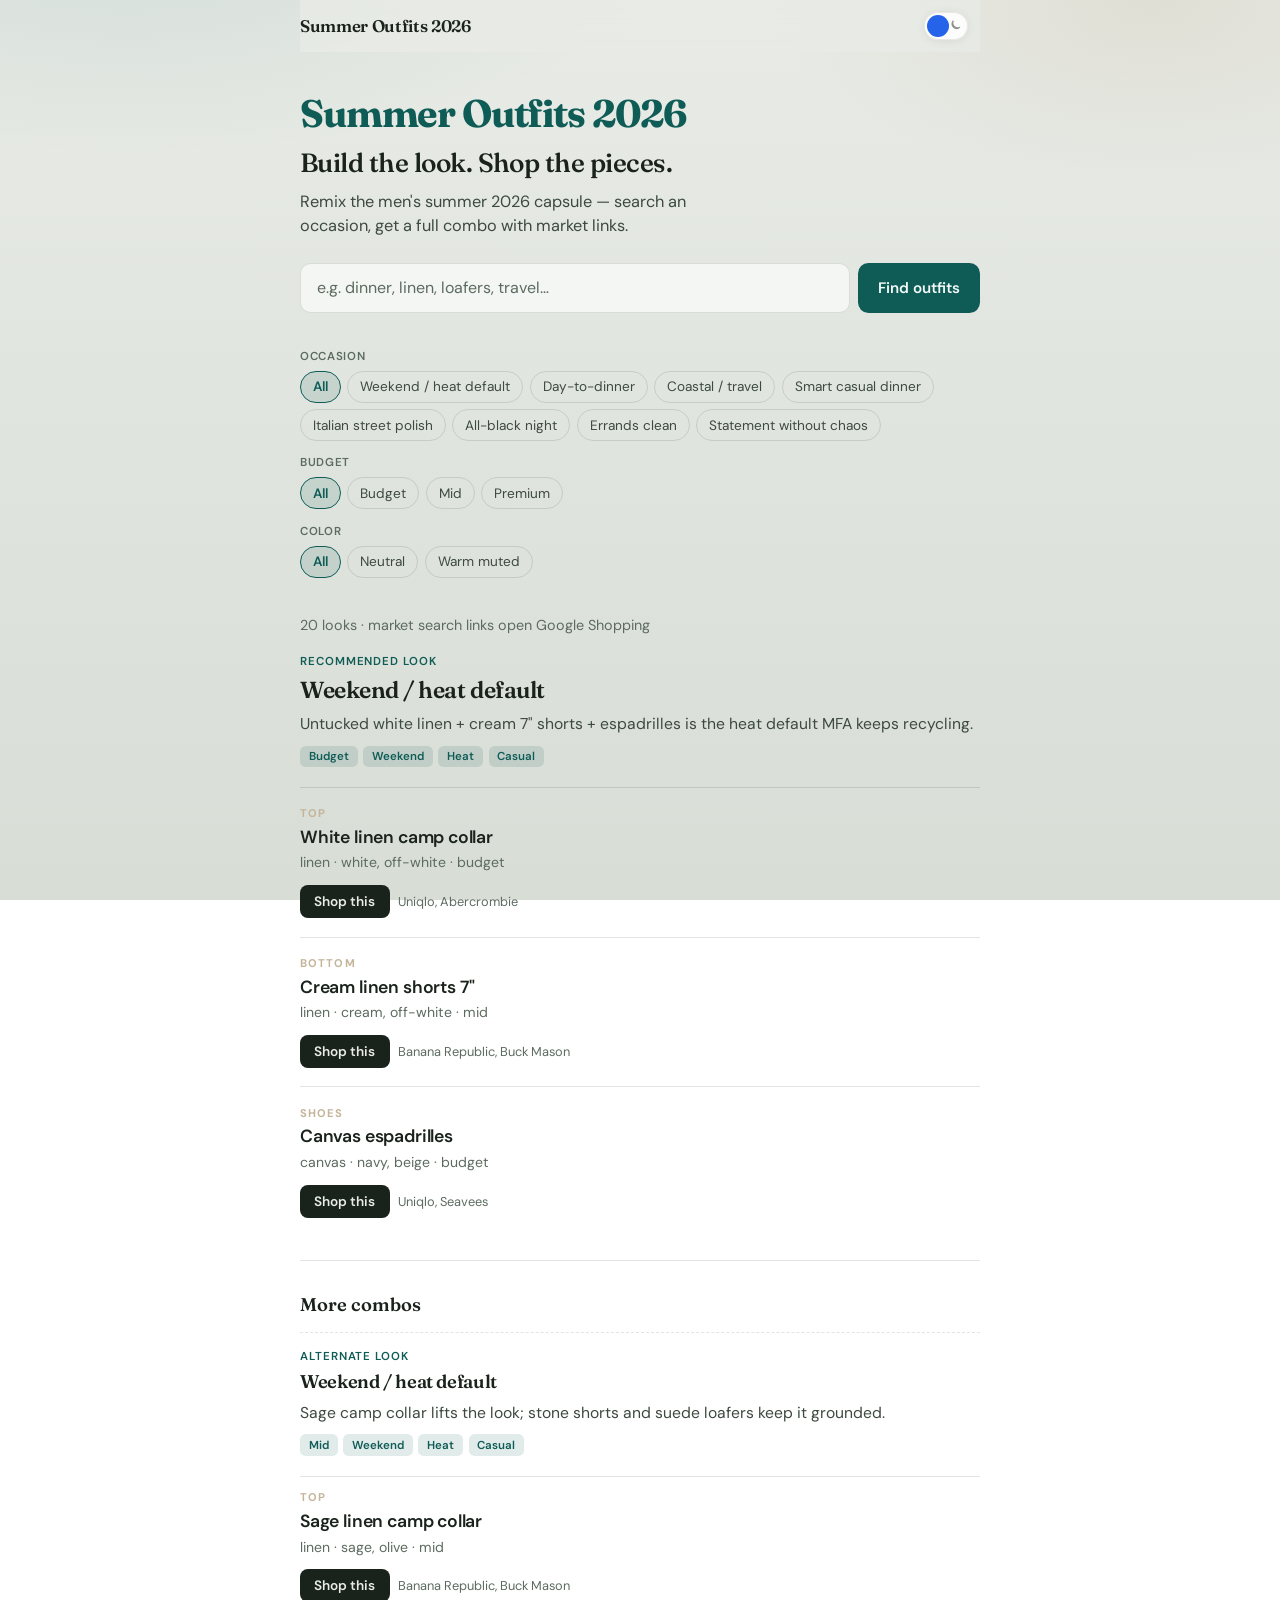
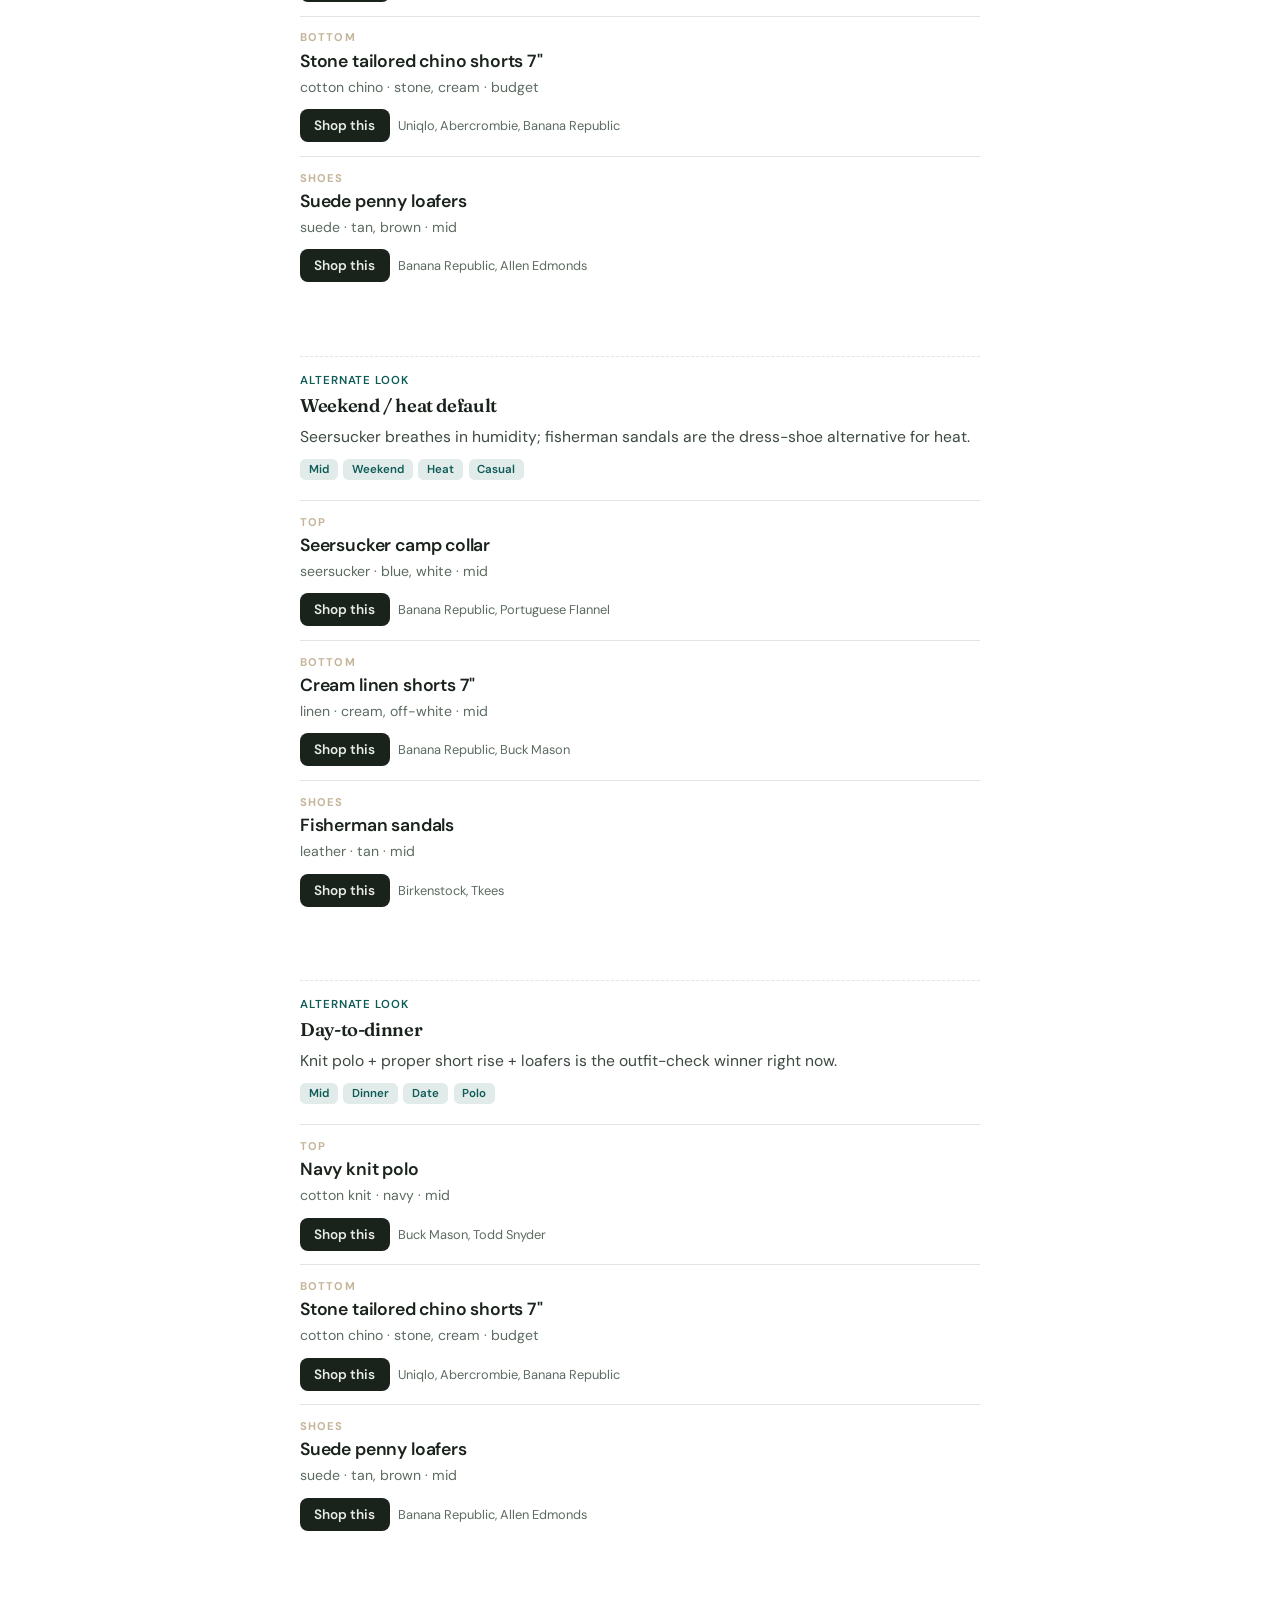
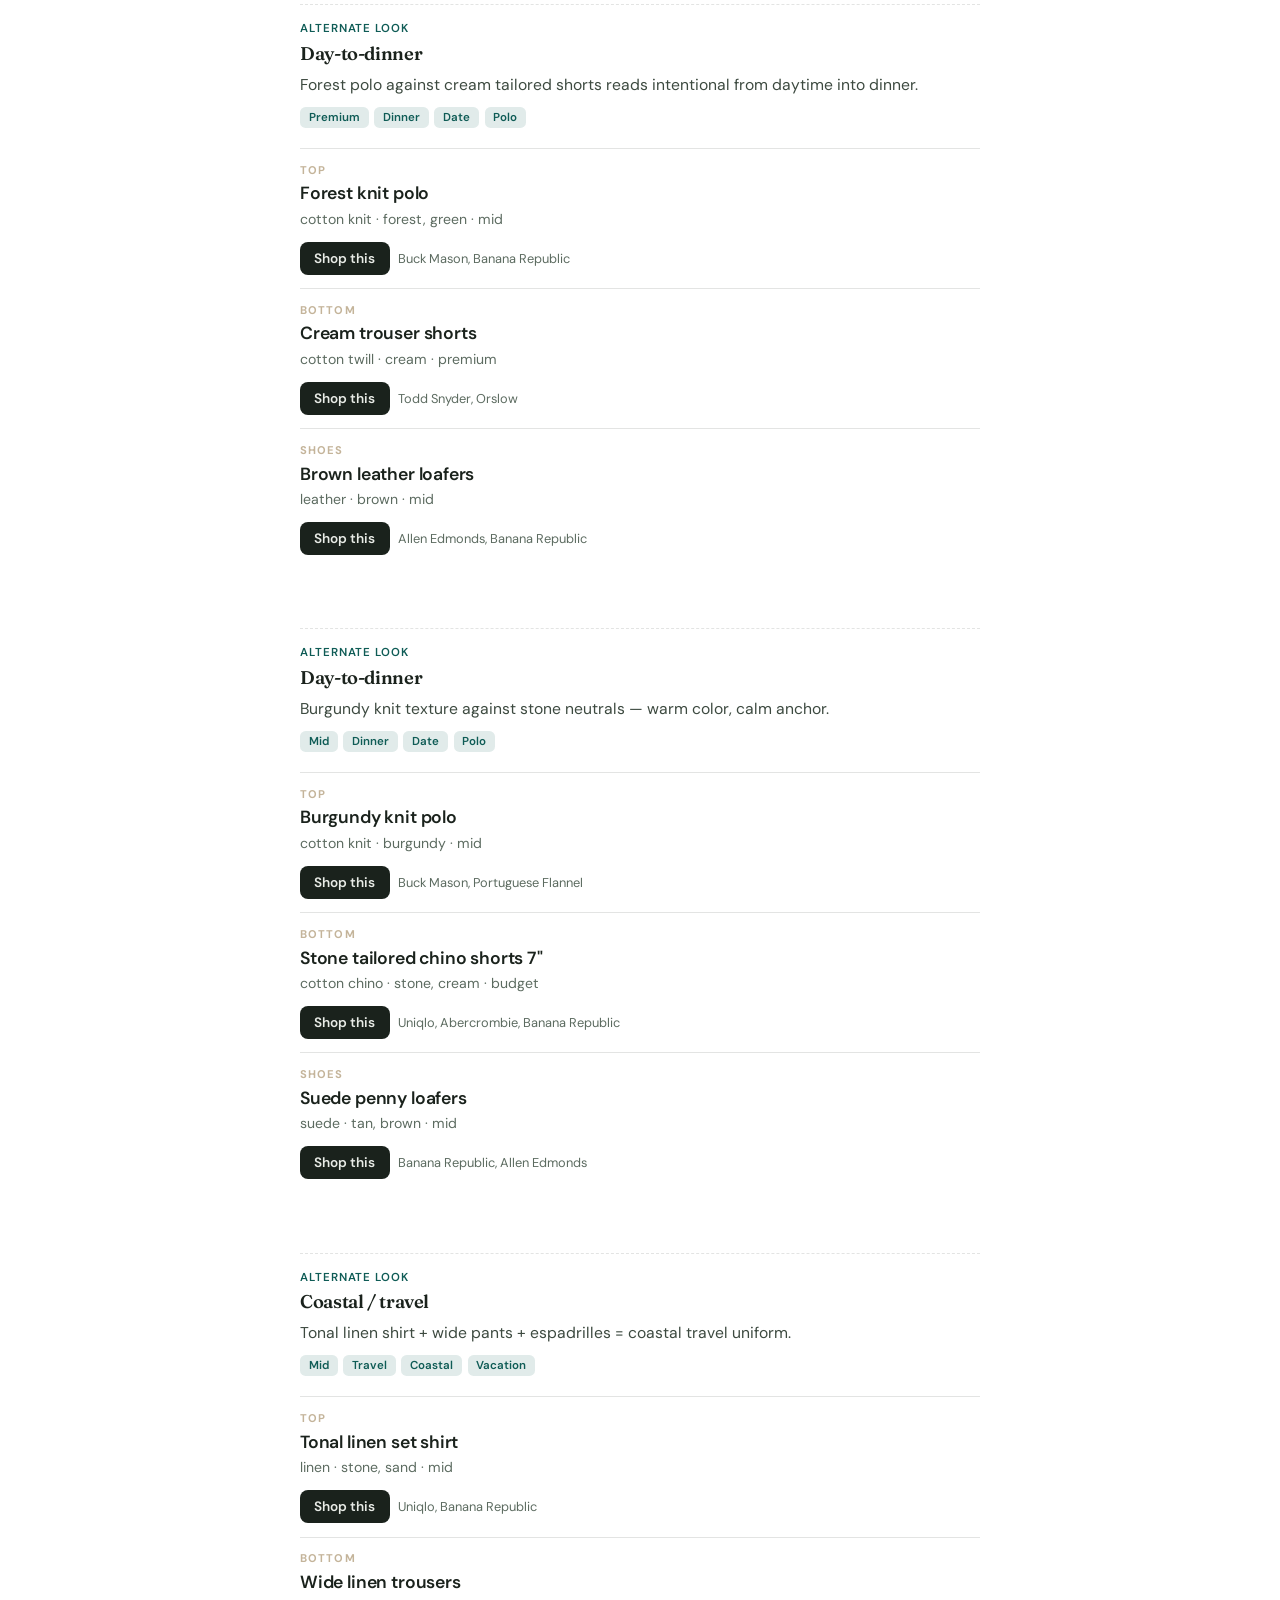
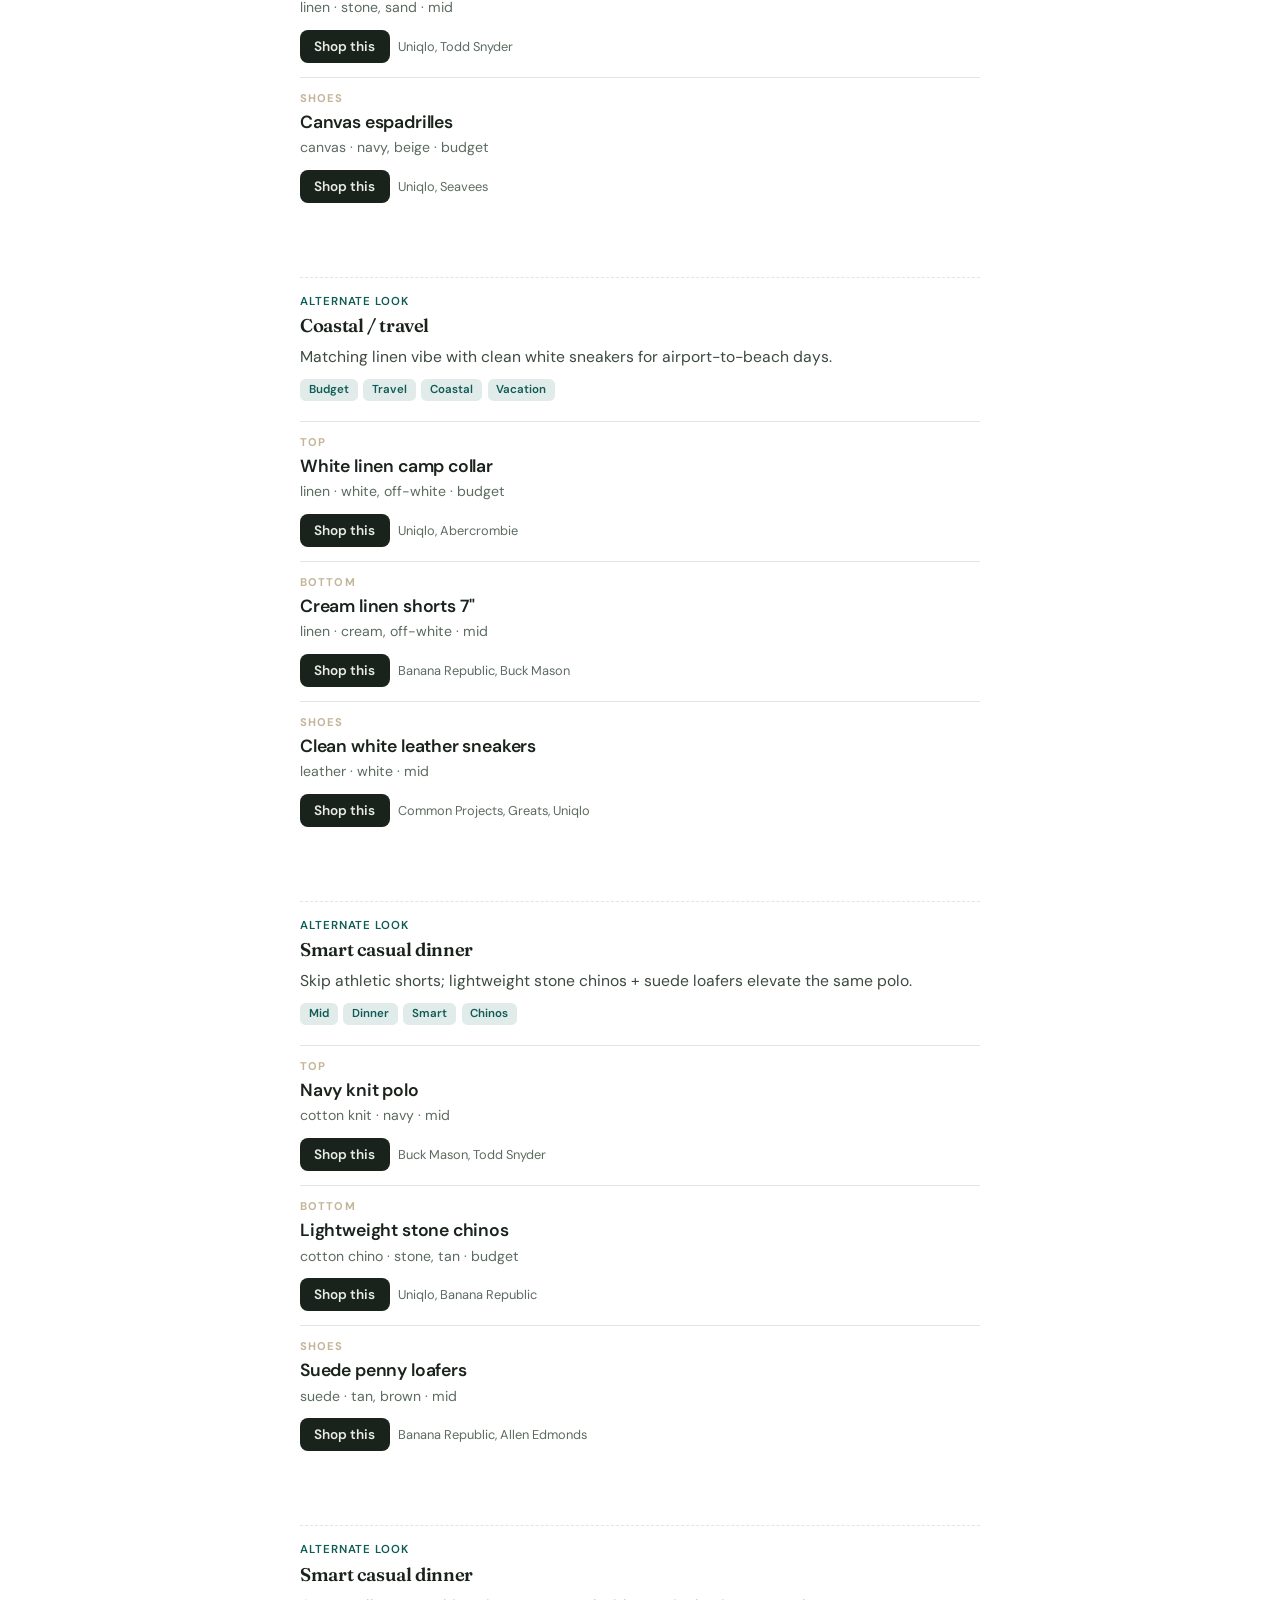
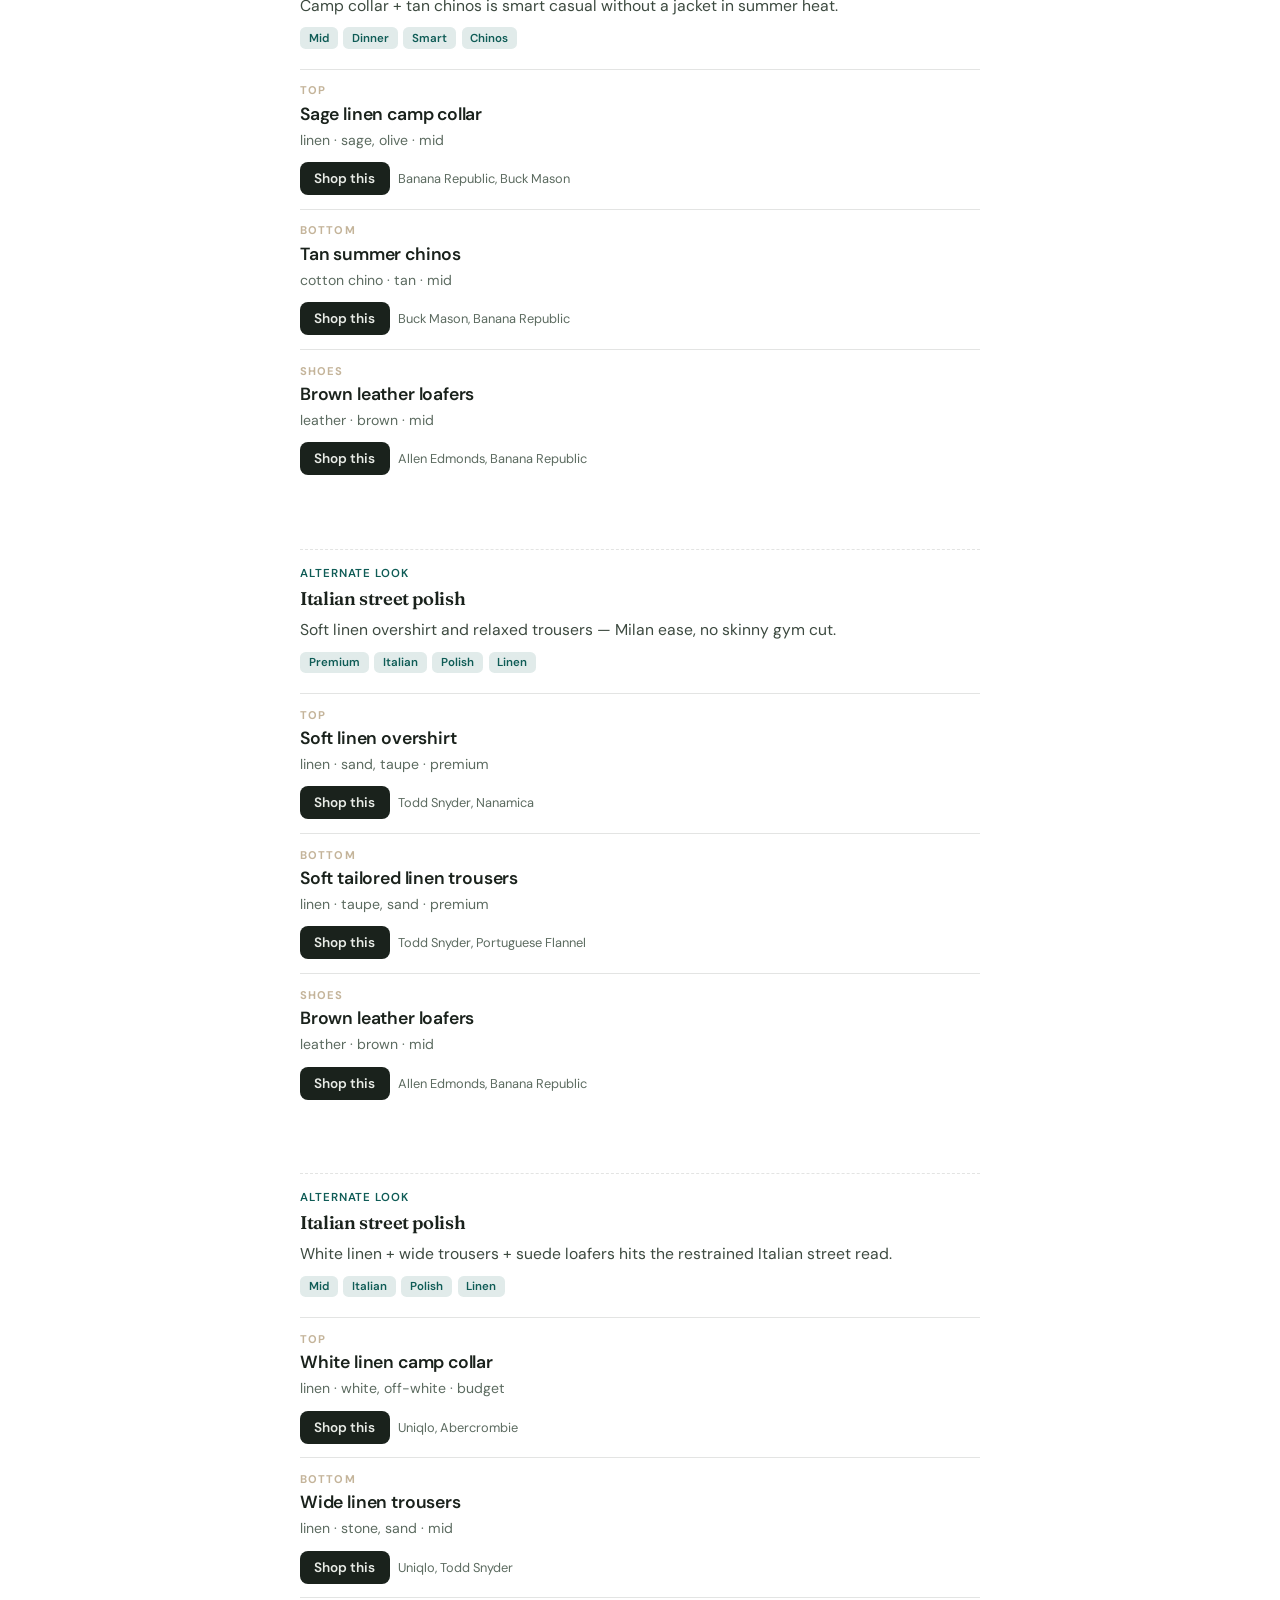
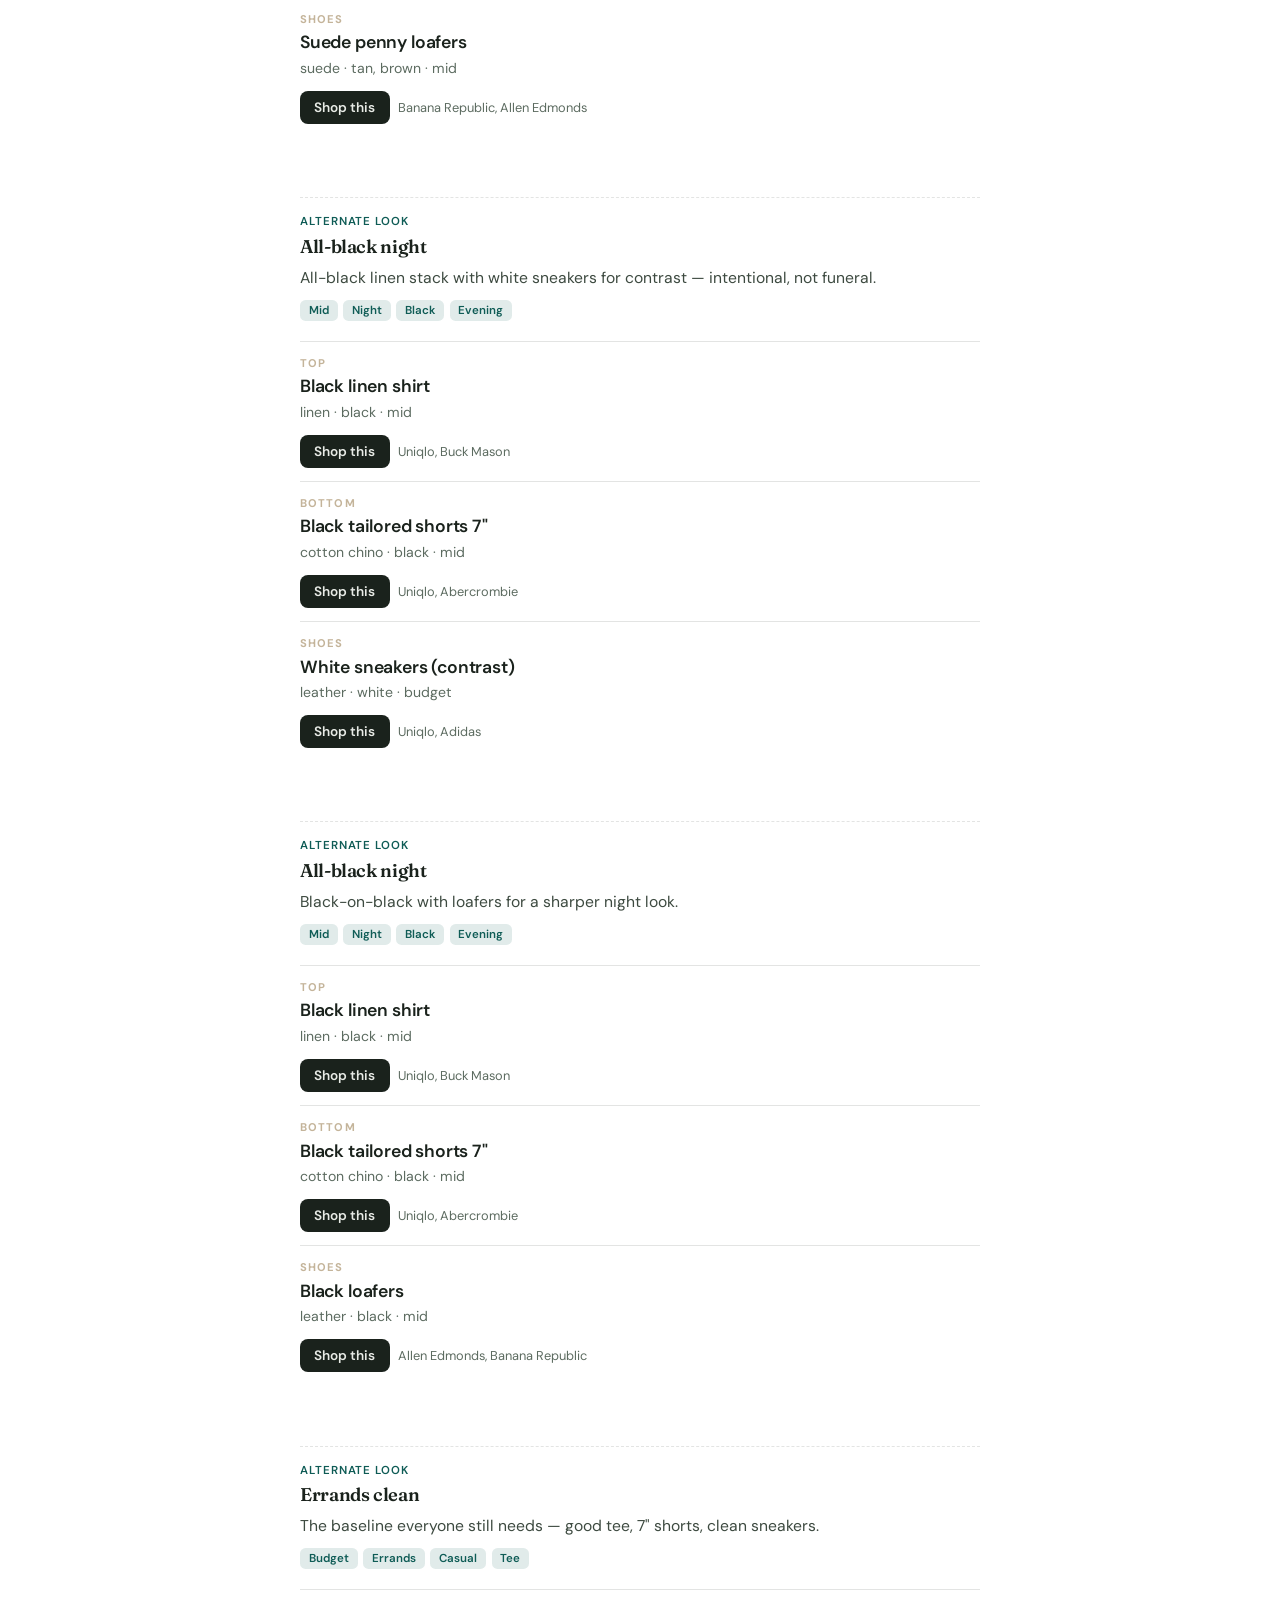
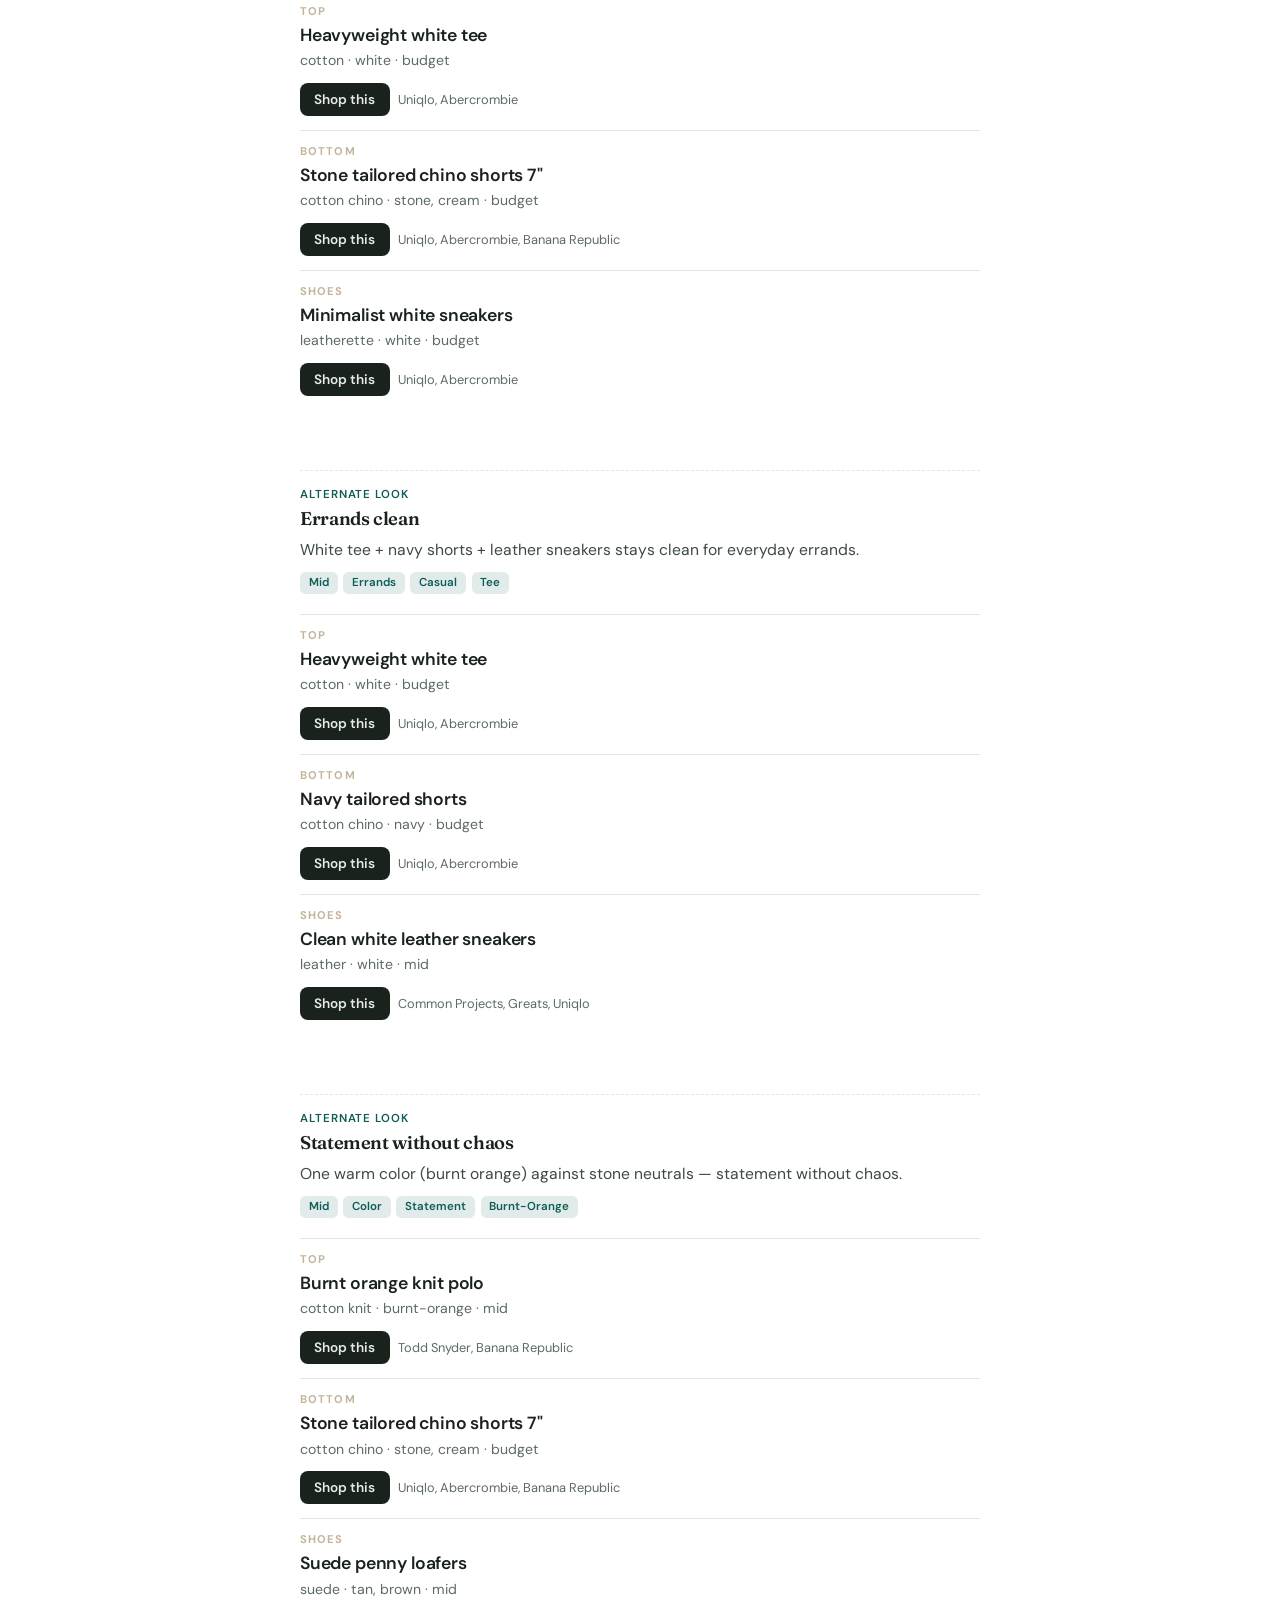
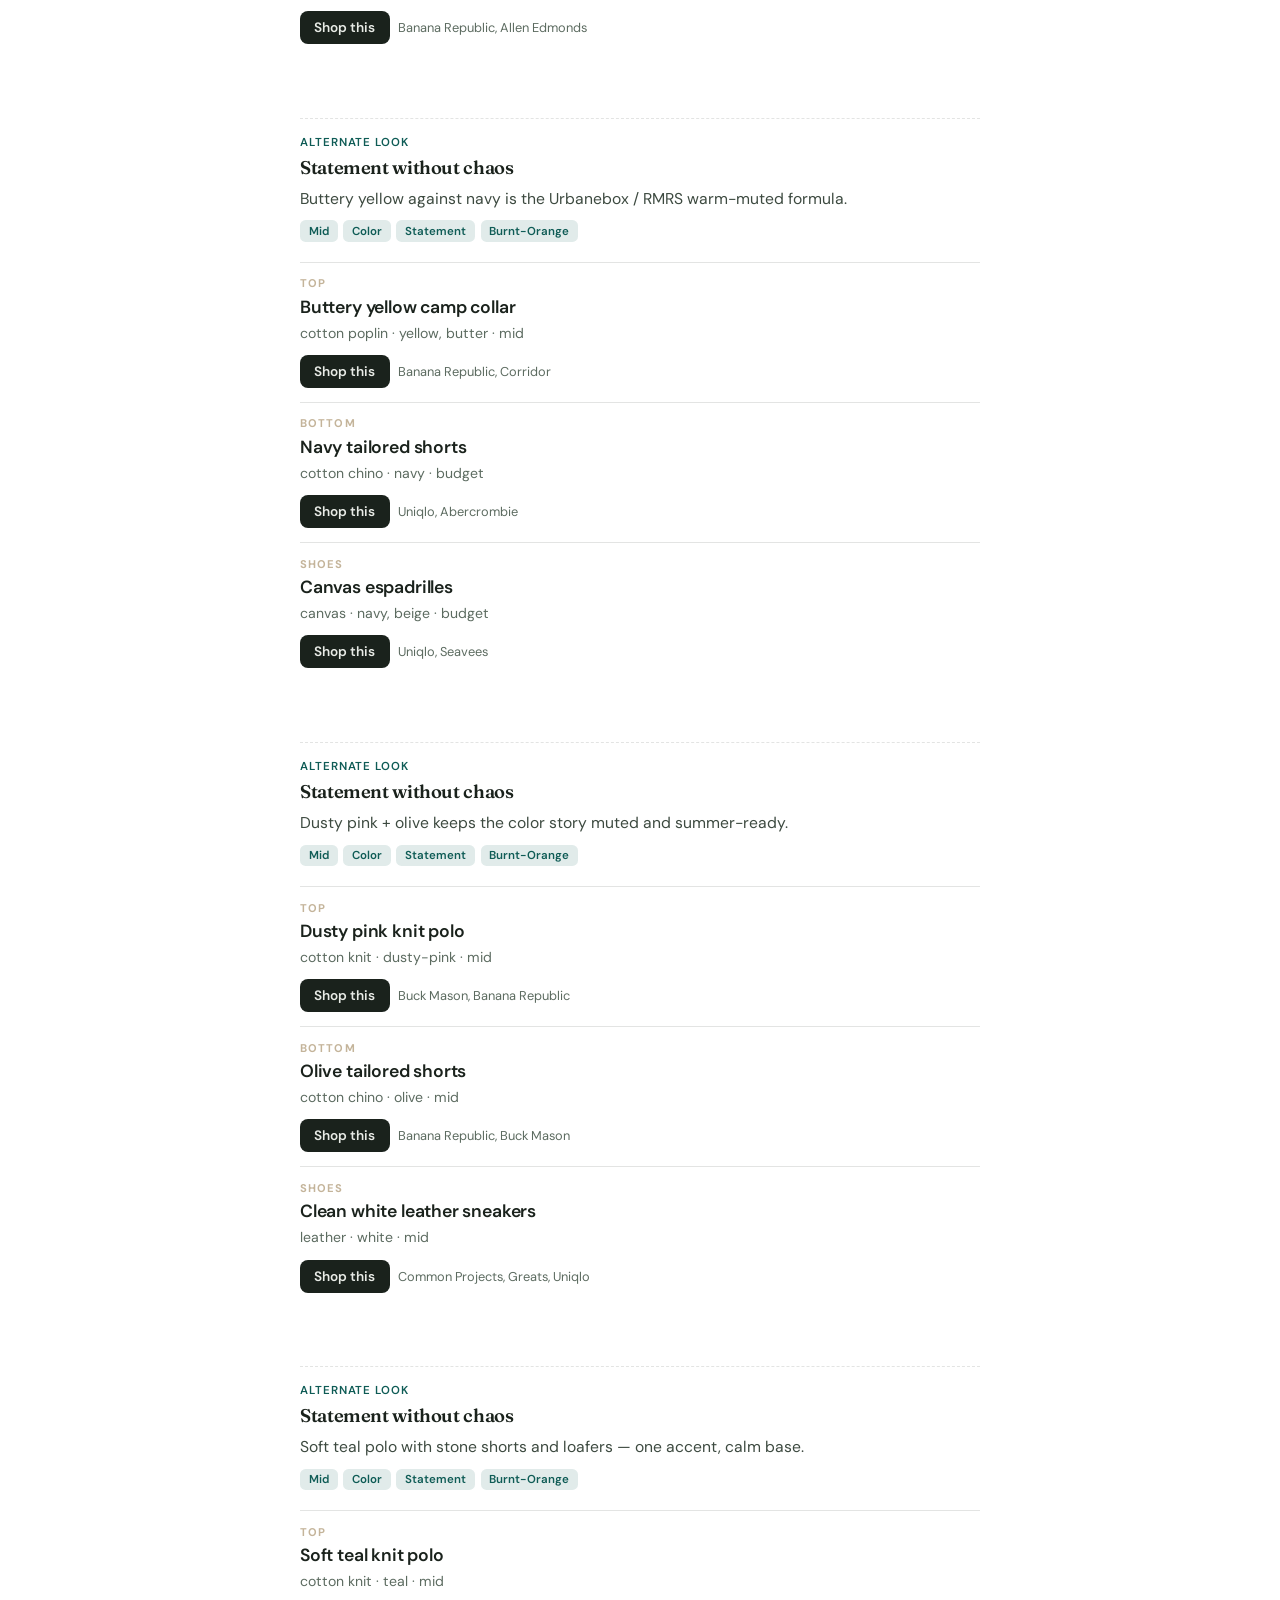
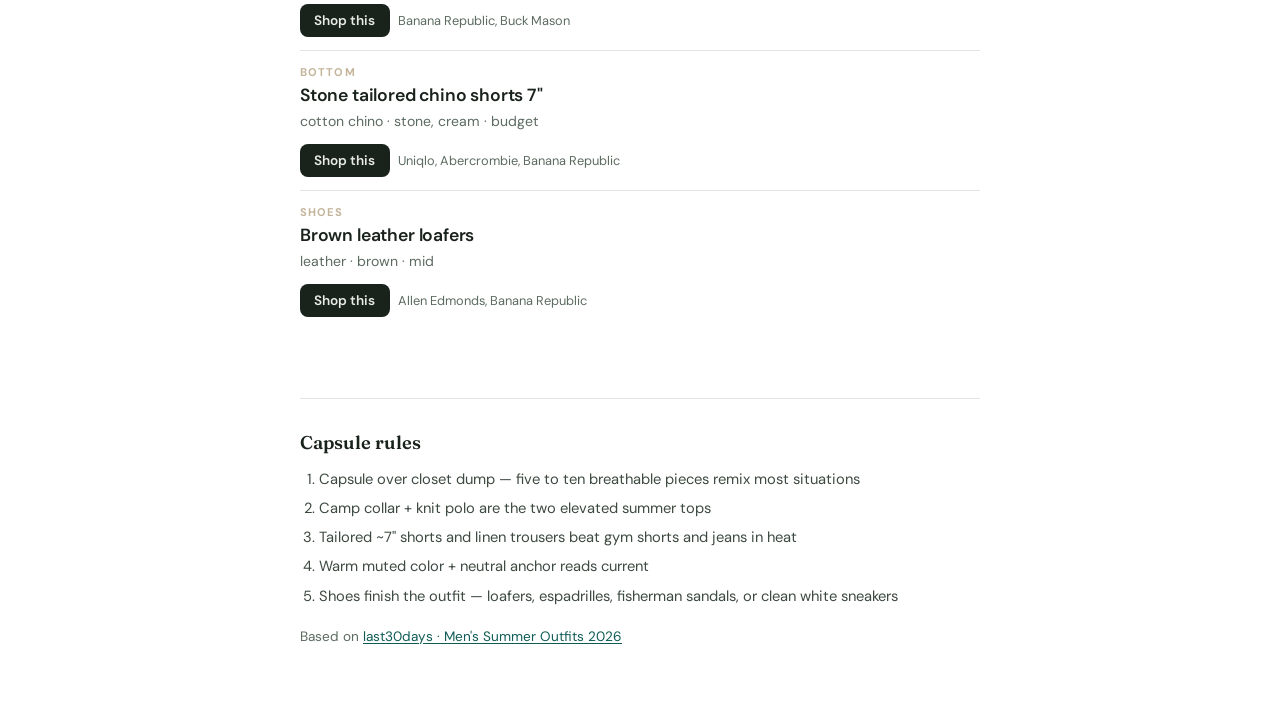
==== index.html @ c92f50ad "Initial summer outfits 2026 app Co-authored-by: Cursor <cursoragent@cursor.com>" ====
<!DOCTYPE html>
<html lang="en">
<head>
  <meta charset="UTF-8" />
  <meta name="viewport" content="width=device-width, initial-scale=1.0, viewport-fit=cover" />
  <meta name="theme-color" content="#e8ebe6" />
  <meta name="description" content="Build men's summer 2026 outfits from a curated market catalog — search by occasion, get Top / Bottom / Shoes combos with shop links." />
  <title>Summer Outfits 2026</title>
  <link rel="preconnect" href="https://fonts.googleapis.com" />
  <link rel="preconnect" href="https://fonts.gstatic.com" crossorigin />
  <link href="https://fonts.googleapis.com/css2?family=DM+Sans:ital,opsz,wght@0,9..40,400;0,9..40,500;0,9..40,600;0,9..40,700;1,9..40,400&family=Fraunces:opsz,wght@9..144,500;9..144,600;9..144,700&display=swap" rel="stylesheet" />
  <script src="dong-ui/theme.js"></script>
  <link rel="stylesheet" href="dong-ui/theme.css" />
  <link rel="stylesheet" href="styles.css" />
  <link rel="icon" href="data:image/svg+xml,<svg xmlns='http://www.w3.org/2000/svg' viewBox='0 0 100 100'><text y='.9em' font-size='90'>☀</text></svg>" />
</head>
<body>
  <div id="app">
    <header class="topbar">
      <a class="brand" href="#">Summer Outfits 2026</a>
      <button type="button" data-dong-theme-toggle aria-label="Toggle color theme"></button>
    </header>

    <main>
      <section class="hero" aria-labelledby="hero-title">
        <p class="hero-brand">Summer Outfits 2026</p>
        <h1 id="hero-title">Build the look. Shop the pieces.</h1>
        <p class="hero-sub">Remix the men's summer 2026 capsule — search an occasion, get a full combo with market links.</p>
        <form id="search-form" class="search-form" role="search">
          <label class="sr-only" for="search-input">Search outfits</label>
          <input
            id="search-input"
            type="search"
            placeholder="e.g. dinner, linen, loafers, travel…"
            autocomplete="off"
          />
          <button type="submit" class="btn-primary">Find outfits</button>
        </form>
      </section>

      <section class="filters" aria-label="Filters">
        <div class="filter-row">
          <span class="filter-label">Occasion</span>
          <div id="occasion-chips" class="chips" role="listbox" aria-label="Occasion"></div>
        </div>
        <div class="filter-row">
          <span class="filter-label">Budget</span>
          <div id="budget-chips" class="chips" role="listbox" aria-label="Budget"></div>
        </div>
        <div class="filter-row">
          <span class="filter-label">Color</span>
          <div id="color-chips" class="chips" role="listbox" aria-label="Color family"></div>
        </div>
      </section>

      <section id="results" class="results" aria-live="polite">
        <p class="loading">Loading catalog…</p>
      </section>

      <section class="patterns" aria-labelledby="patterns-title">
        <h2 id="patterns-title">Capsule rules</h2>
        <ol id="patterns-list"></ol>
        <p class="source-link">
          Based on
          <a id="source-report" href="https://dong-xuyong.github.io/last30days-archive/#/report/every-outfit-for-men-in-2026-summer" target="_blank" rel="noopener">
            last30days · Men's Summer Outfits 2026
          </a>
        </p>
      </section>
    </main>
  </div>
  <script src="app.js"></script>
</body>
</html>
---- dong-ui/theme.css ----
/**
 * dong-ui — CloudCLI-inspired design tokens (original reimplementation).
 * Light: warm cream. Dark: near-black. Toggle via html.dark + theme.js.
 */

:root {
  --background: 44 22% 96%;
  --foreground: 36 25% 4%;
  --card: 0 0% 100%;
  --card-foreground: 36 25% 4%;
  --popover: 0 0% 100%;
  --popover-foreground: 36 25% 4%;
  --primary: 221.2 83.2% 53.3%;
  --primary-foreground: 210 40% 98%;
  --secondary: 44 15% 91%;
  --secondary-foreground: 36 15% 18%;
  --muted: 44 15% 91%;
  --muted-foreground: 40 8% 36%;
  --accent: 44 15% 91%;
  --accent-foreground: 36 15% 18%;
  --destructive: 0 84.2% 60.2%;
  --destructive-foreground: 210 40% 98%;
  --border: 44 14% 87%;
  --input: 44 14% 87%;
  --ring: 221.2 83.2% 53.3%;
  --radius: 0.5rem;

  --bg-hex: #f6f4ef;
  --fg-hex: #0d0b08;
  --card-hex: #ffffff;
  --primary-hex: #2563eb;
  --muted-hex: #ebeae5;
  --muted-fg-hex: #5c574f;
  --border-hex: #e2e0d9;
  --theme-color: #f6f4ef;

  --nav-glass-bg: 44 22% 96% / 0.7;
  --nav-glass-blur: 20px;
  --nav-glass-saturate: 1.8;

  --font-sans: "Encode Sans", -apple-system, BlinkMacSystemFont, "Segoe UI",
    Roboto, "Helvetica Neue", Arial, sans-serif;
  --app-accent: hsl(var(--primary));

  /* Compatibility aliases for existing app CSS (do not clobber HSL tokens) */
  --bg: hsl(var(--background));
  --bg-deep: hsl(var(--secondary));
  --bg-mid: hsl(var(--secondary));
  --bg-raised: hsl(var(--card));
  --bg-card: hsl(var(--card));
  --bg-elevated: hsl(var(--secondary));
  --ink: hsl(var(--foreground));
  --text: hsl(var(--foreground));
  --text-dim: hsl(var(--muted-foreground));
  --text-mute: hsl(var(--muted-foreground));
  --muted-text: hsl(var(--muted-foreground));
  --line: hsl(var(--border));
  --surface: hsl(var(--card) / 0.85);
  --font-body: var(--font-sans);
  --font-ui: var(--font-sans);
  --font-display: var(--font-sans);

  color-scheme: light;
}

html.dark {
  --background: 0 0% 8%;
  --foreground: 40 8% 93%;
  --card: 0 0% 12%;
  --card-foreground: 40 8% 93%;
  --popover: 0 0% 12%;
  --popover-foreground: 40 8% 93%;
  --primary: 217.2 91.2% 59.8%;
  --primary-foreground: 0 0% 8%;
  --secondary: 0 0% 17%;
  --secondary-foreground: 40 8% 93%;
  --muted: 0 0% 17%;
  --muted-foreground: 0 0% 72%;
  --accent: 0 0% 17%;
  --accent-foreground: 40 8% 93%;
  --destructive: 0 62.8% 30.6%;
  --destructive-foreground: 40 8% 93%;
  --border: 0 0% 17%;
  --input: 0 0% 23%;
  --ring: 217.2 91.2% 59.8%;

  --bg-hex: #141414;
  --fg-hex: #efeeec;
  --card-hex: #1f1f1f;
  --primary-hex: #3b82f6;
  --muted-hex: #2b2b2b;
  --muted-fg-hex: #b8b8b8;
  --border-hex: #2b2b2b;
  --theme-color: #141414;

  --nav-glass-bg: 0 0% 12% / 0.55;
  --nav-glass-blur: 24px;
  --nav-glass-saturate: 1.6;

  --bg: hsl(var(--background));
  --bg-deep: hsl(0 0% 6%);
  --bg-mid: hsl(var(--secondary));
  --bg-raised: hsl(var(--card));
  --bg-card: hsl(var(--card));
  --bg-elevated: hsl(var(--secondary));
  --ink: hsl(var(--foreground));
  --text: hsl(var(--foreground));
  --text-dim: hsl(var(--muted-foreground));
  --text-mute: hsl(var(--muted-foreground));
  --muted-text: hsl(var(--muted-foreground));
  --line: hsl(var(--border));
  --surface: hsl(var(--card) / 0.9);

  color-scheme: dark;
}

*,
*::before,
*::after {
  box-sizing: border-box;
}

html {
  -webkit-text-size-adjust: 100%;
}

body {
  margin: 0;
  min-height: 100vh;
  font-family: var(--font-sans);
  color: hsl(var(--foreground));
  background: hsl(var(--background));
  -webkit-font-smoothing: antialiased;
  -moz-osx-font-smoothing: grayscale;
}

body,
div,
section,
article,
aside,
header,
footer,
nav,
main,
h1,
h2,
h3,
h4,
h5,
h6,
p,
span,
ul,
ol,
li,
table,
tr,
td,
th,
form,
label {
  transition: background-color 200ms ease-in-out, border-color 200ms ease-in-out,
    color 200ms ease-in-out;
}

@media (prefers-reduced-motion: reduce) {
  *,
  *::before,
  *::after {
    animation-duration: 0.01ms !important;
    animation-iteration-count: 1 !important;
    transition-duration: 0.01ms !important;
  }
}

.nav-glass {
  background: hsl(var(--nav-glass-bg));
  backdrop-filter: blur(var(--nav-glass-blur)) saturate(var(--nav-glass-saturate));
  -webkit-backdrop-filter: blur(var(--nav-glass-blur))
    saturate(var(--nav-glass-saturate));
}

.ui-card {
  background: hsl(var(--card));
  color: hsl(var(--card-foreground));
  border: 1px solid hsl(var(--border) / 0.7);
  border-radius: calc(var(--radius) + 4px);
  box-shadow: 0 1px 2px hsl(0 0% 0% / 0.04);
}

.ui-btn {
  display: inline-flex;
  align-items: center;
  justify-content: center;
  gap: 0.4rem;
  height: 2.5rem;
  padding: 0 1rem;
  border-radius: var(--radius);
  border: 1px solid transparent;
  font-family: var(--font-sans);
  font-size: 0.875rem;
  font-weight: 500;
  cursor: pointer;
  background: hsl(var(--primary));
  color: hsl(var(--primary-foreground));
  transition: background-color 150ms ease, border-color 150ms ease,
    transform 100ms ease;
}

.ui-btn:hover {
  filter: brightness(1.05);
}

.ui-btn:focus-visible {
  outline: none;
  box-shadow: 0 0 0 3px hsl(var(--ring) / 0.35);
}

.ui-btn-ghost {
  background: hsl(var(--secondary));
  color: hsl(var(--secondary-foreground));
  border-color: hsl(var(--border) / 0.6);
}

.dong-theme-toggle {
  position: fixed;
  top: max(0.75rem, env(safe-area-inset-top));
  right: max(0.75rem, env(safe-area-inset-right));
  z-index: 1000;
  display: inline-flex;
  align-items: center;
  justify-content: center;
  width: 2.75rem;
  height: 1.75rem;
  padding: 0;
  border: 1px solid hsl(var(--border) / 0.7);
  border-radius: 999px;
  background: hsl(var(--card) / 0.85);
  backdrop-filter: blur(12px) saturate(1.4);
  -webkit-backdrop-filter: blur(12px) saturate(1.4);
  color: hsl(var(--foreground));
  cursor: pointer;
  box-shadow: 0 1px 8px hsl(0 0% 0% / 0.08);
}

.dong-theme-toggle:focus-visible {
  outline: none;
  box-shadow: 0 0 0 3px hsl(var(--ring) / 0.35);
}

.dong-theme-toggle__track {
  position: relative;
  width: 100%;
  height: 100%;
  display: flex;
  align-items: center;
  justify-content: space-between;
  padding: 0 0.35rem;
}

.dong-theme-toggle__icon {
  width: 0.85rem;
  height: 0.85rem;
  opacity: 0.45;
}

.dong-theme-toggle__icon.is-active {
  opacity: 1;
  color: hsl(var(--primary));
}

.dong-theme-toggle__knob {
  position: absolute;
  top: 2px;
  left: 2px;
  width: calc(1.75rem - 6px);
  height: calc(1.75rem - 6px);
  border-radius: 999px;
  background: hsl(var(--primary));
  transition: transform 180ms cubic-bezier(0.4, 0, 0.2, 1);
  pointer-events: none;
}

html.dark .dong-theme-toggle__knob {
  transform: translateX(1rem);
}

.dong-topbar {
  position: sticky;
  top: 0;
  z-index: 50;
  display: flex;
  align-items: center;
  justify-content: space-between;
  gap: 0.75rem;
  min-height: 3rem;
  padding: 0.5rem 1rem;
  padding-top: max(0.5rem, env(safe-area-inset-top));
  border-bottom: 1px solid hsl(var(--border) / 0.5);
}

.dong-topbar .dong-theme-toggle {
  position: static;
}
---- styles.css ----
/* Summer Outfits 2026 — linen/stone + deep teal */

:root {
  --so-bg: #e8ebe6;
  --so-bg-deep: #d8ddd6;
  --so-ink: #1a221c;
  --so-ink-soft: #3d4a40;
  --so-mute: #5c6b60;
  --so-surface: #f4f6f3;
  --so-line: rgba(26, 34, 28, 0.12);
  --so-teal: #0f5c56;
  --so-teal-soft: rgba(15, 92, 86, 0.12);
  --so-sand: #c4b49a;
  --so-font: "DM Sans", var(--font-sans);
  --so-display: "Fraunces", Georgia, serif;

  --bg: var(--so-bg);
  --text: var(--so-ink);
  --text-dim: var(--so-ink-soft);
  --text-mute: var(--so-mute);
  --app-accent: var(--so-teal);
}

html.dark {
  --so-bg: #121816;
  --so-bg-deep: #1a221e;
  --so-ink: #eef2ee;
  --so-ink-soft: #c5cfc7;
  --so-mute: #8a978e;
  --so-surface: #1c2621;
  --so-line: rgba(238, 242, 238, 0.12);
  --so-teal: #3dbaad;
  --so-teal-soft: rgba(61, 186, 173, 0.16);
  --so-sand: #8a7a62;
}

*,
*::before,
*::after {
  box-sizing: border-box;
}

html {
  scroll-behavior: smooth;
}

body {
  margin: 0;
  min-height: 100vh;
  font-family: var(--so-font);
  color: var(--so-ink);
  background:
    radial-gradient(ellipse 80% 50% at 10% -10%, rgba(15, 92, 86, 0.1), transparent 55%),
    radial-gradient(ellipse 60% 40% at 90% 0%, rgba(196, 180, 154, 0.22), transparent 50%),
    linear-gradient(180deg, var(--so-bg) 0%, var(--so-bg-deep) 100%);
  background-attachment: fixed;
}

.sr-only {
  position: absolute;
  width: 1px;
  height: 1px;
  padding: 0;
  margin: -1px;
  overflow: hidden;
  clip: rect(0, 0, 0, 0);
  border: 0;
}

#app {
  max-width: 720px;
  margin: 0 auto;
  padding: 0 1.25rem 4rem;
}

/* —— Topbar —— */
.topbar {
  display: flex;
  align-items: center;
  justify-content: space-between;
  padding: 1rem 0;
  position: sticky;
  top: 0;
  z-index: 10;
  background: color-mix(in srgb, var(--so-bg) 82%, transparent);
  backdrop-filter: blur(12px);
  -webkit-backdrop-filter: blur(12px);
}

.brand {
  font-family: var(--so-display);
  font-weight: 600;
  font-size: 1.05rem;
  color: var(--so-ink);
  text-decoration: none;
  letter-spacing: -0.02em;
}

.brand:hover {
  color: var(--so-teal);
}

/* —— Hero —— */
.hero {
  padding: 2.5rem 0 1.75rem;
  animation: fadeUp 0.55s ease both;
}

.hero-brand {
  margin: 0 0 0.75rem;
  font-family: var(--so-display);
  font-size: clamp(1.85rem, 5vw, 2.4rem);
  font-weight: 700;
  letter-spacing: -0.03em;
  color: var(--so-teal);
  line-height: 1.1;
}

.hero h1 {
  margin: 0 0 0.65rem;
  font-family: var(--so-display);
  font-size: clamp(1.35rem, 3.5vw, 1.65rem);
  font-weight: 550;
  letter-spacing: -0.02em;
  line-height: 1.25;
  color: var(--so-ink);
}

.hero-sub {
  margin: 0 0 1.5rem;
  max-width: 36ch;
  font-size: 1.02rem;
  line-height: 1.5;
  color: var(--so-ink-soft);
}

.search-form {
  display: flex;
  gap: 0.5rem;
  flex-wrap: wrap;
}

.search-form input {
  flex: 1 1 200px;
  min-width: 0;
  padding: 0.85rem 1rem;
  border: 1px solid var(--so-line);
  border-radius: 0.65rem;
  background: var(--so-surface);
  color: var(--so-ink);
  font: inherit;
  font-size: 1rem;
  outline: none;
  transition: border-color 0.15s, box-shadow 0.15s;
}

.search-form input:focus {
  border-color: var(--so-teal);
  box-shadow: 0 0 0 3px var(--so-teal-soft);
}

.search-form input::placeholder {
  color: var(--so-mute);
}

.btn-primary {
  padding: 0.85rem 1.25rem;
  border: none;
  border-radius: 0.65rem;
  background: var(--so-teal);
  color: #f4faf9;
  font: inherit;
  font-weight: 600;
  font-size: 0.95rem;
  cursor: pointer;
  transition: transform 0.15s, opacity 0.15s;
}

html.dark .btn-primary {
  color: #0a1614;
}

.btn-primary:hover {
  opacity: 0.92;
}

.btn-primary:active {
  transform: scale(0.98);
}

/* —— Filters —— */
.filters {
  padding: 0.5rem 0 1.5rem;
  animation: fadeUp 0.55s ease 0.08s both;
}

.filter-row {
  display: flex;
  flex-direction: column;
  gap: 0.45rem;
  margin-bottom: 0.9rem;
}

.filter-label {
  font-size: 0.72rem;
  font-weight: 600;
  letter-spacing: 0.06em;
  text-transform: uppercase;
  color: var(--so-mute);
}

.chips {
  display: flex;
  flex-wrap: wrap;
  gap: 0.4rem;
}

.chip {
  padding: 0.4rem 0.75rem;
  border: 1px solid var(--so-line);
  border-radius: 999px;
  background: transparent;
  color: var(--so-ink-soft);
  font: inherit;
  font-size: 0.85rem;
  cursor: pointer;
  transition: background 0.15s, border-color 0.15s, color 0.15s;
}

.chip:hover {
  border-color: var(--so-teal);
  color: var(--so-ink);
}

.chip.active {
  background: var(--so-teal-soft);
  border-color: var(--so-teal);
  color: var(--so-teal);
  font-weight: 600;
}

/* —— Results —— */
.results {
  animation: fadeUp 0.55s ease 0.14s both;
}

.loading,
.empty {
  padding: 2rem 0;
  color: var(--so-mute);
  text-align: center;
}

.results-meta {
  margin: 0 0 1.25rem;
  font-size: 0.9rem;
  color: var(--so-mute);
}

.combo {
  margin-bottom: 2.5rem;
}

.combo.featured {
  padding-bottom: 1.5rem;
  border-bottom: 1px solid var(--so-line);
  margin-bottom: 2rem;
}

.combo-header {
  margin-bottom: 1.25rem;
}

.combo-kicker {
  margin: 0 0 0.35rem;
  font-size: 0.72rem;
  font-weight: 600;
  letter-spacing: 0.08em;
  text-transform: uppercase;
  color: var(--so-teal);
}

.combo-title {
  margin: 0 0 0.5rem;
  font-family: var(--so-display);
  font-size: 1.45rem;
  font-weight: 600;
  letter-spacing: -0.02em;
}

.combo-why {
  margin: 0;
  font-size: 0.98rem;
  line-height: 1.5;
  color: var(--so-ink-soft);
}

.combo-badges {
  display: flex;
  flex-wrap: wrap;
  gap: 0.35rem;
  margin-top: 0.65rem;
}

.badge {
  padding: 0.2rem 0.55rem;
  border-radius: 0.35rem;
  background: var(--so-teal-soft);
  color: var(--so-teal);
  font-size: 0.72rem;
  font-weight: 600;
  text-transform: capitalize;
}

/* Slot sections — Top / Bottom / Shoes */
.slot-stack {
  display: flex;
  flex-direction: column;
  gap: 0;
}

.slot-section {
  padding: 1.15rem 0;
  border-top: 1px solid var(--so-line);
  animation: slideIn 0.4s ease both;
}

.slot-section:nth-child(1) { animation-delay: 0.05s; }
.slot-section:nth-child(2) { animation-delay: 0.12s; }
.slot-section:nth-child(3) { animation-delay: 0.19s; }

.slot-label {
  margin: 0 0 0.35rem;
  font-size: 0.7rem;
  font-weight: 700;
  letter-spacing: 0.1em;
  text-transform: uppercase;
  color: var(--so-sand);
}

.slot-name {
  margin: 0 0 0.35rem;
  font-size: 1.1rem;
  font-weight: 600;
  letter-spacing: -0.01em;
}

.slot-meta {
  margin: 0 0 0.75rem;
  font-size: 0.88rem;
  color: var(--so-mute);
  line-height: 1.4;
}

.slot-actions {
  display: flex;
  flex-wrap: wrap;
  gap: 0.5rem;
  align-items: center;
}

.btn-shop {
  display: inline-flex;
  align-items: center;
  gap: 0.35rem;
  padding: 0.5rem 0.9rem;
  border-radius: 0.5rem;
  background: var(--so-ink);
  color: var(--so-bg);
  font: inherit;
  font-size: 0.85rem;
  font-weight: 600;
  text-decoration: none;
  transition: opacity 0.15s, transform 0.15s;
}

.btn-shop:hover {
  opacity: 0.88;
}

.btn-shop:active {
  transform: scale(0.98);
}

.brand-hint {
  font-size: 0.8rem;
  color: var(--so-mute);
}

.more-heading {
  margin: 0 0 1rem;
  font-family: var(--so-display);
  font-size: 1.15rem;
  font-weight: 600;
}

.combo.alt {
  padding: 1rem 0 1.25rem;
  border-top: 1px dashed var(--so-line);
}

.combo.alt .combo-title {
  font-size: 1.15rem;
}

.combo.alt .slot-section {
  padding: 0.85rem 0;
}

/* —— Patterns footer —— */
.patterns {
  margin-top: 3rem;
  padding-top: 2rem;
  border-top: 1px solid var(--so-line);
  animation: fadeUp 0.55s ease 0.2s both;
}

.patterns h2 {
  margin: 0 0 0.85rem;
  font-family: var(--so-display);
  font-size: 1.15rem;
  font-weight: 600;
}

.patterns ol {
  margin: 0;
  padding-left: 1.2rem;
  color: var(--so-ink-soft);
  font-size: 0.92rem;
  line-height: 1.55;
}

.patterns li + li {
  margin-top: 0.4rem;
}

.source-link {
  margin: 1.25rem 0 0;
  font-size: 0.85rem;
  color: var(--so-mute);
}

.source-link a {
  color: var(--so-teal);
  text-decoration: underline;
  text-underline-offset: 2px;
}

@keyframes fadeUp {
  from {
    opacity: 0;
    transform: translateY(12px);
  }
  to {
    opacity: 1;
    transform: translateY(0);
  }
}

@keyframes slideIn {
  from {
    opacity: 0;
    transform: translateX(-8px);
  }
  to {
    opacity: 1;
    transform: translateX(0);
  }
}

@media (max-width: 480px) {
  .search-form .btn-primary {
    width: 100%;
  }
}
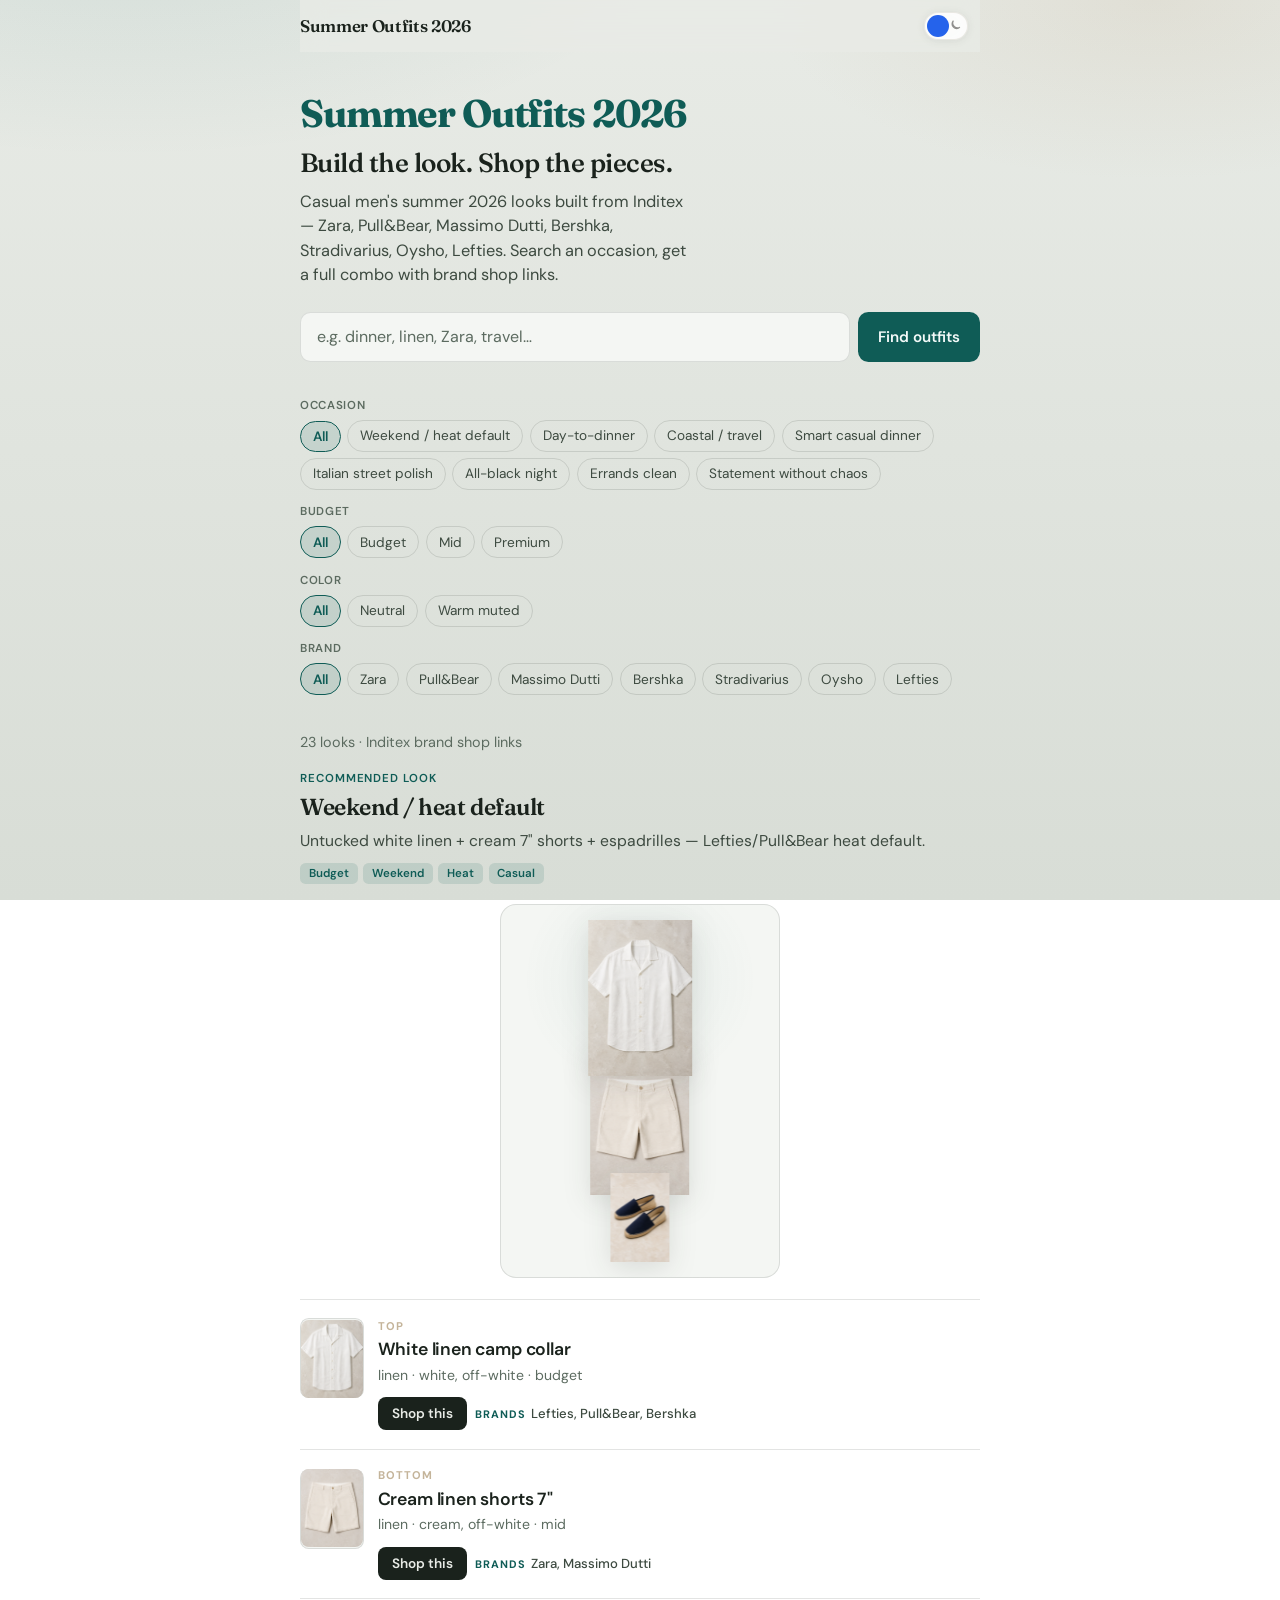
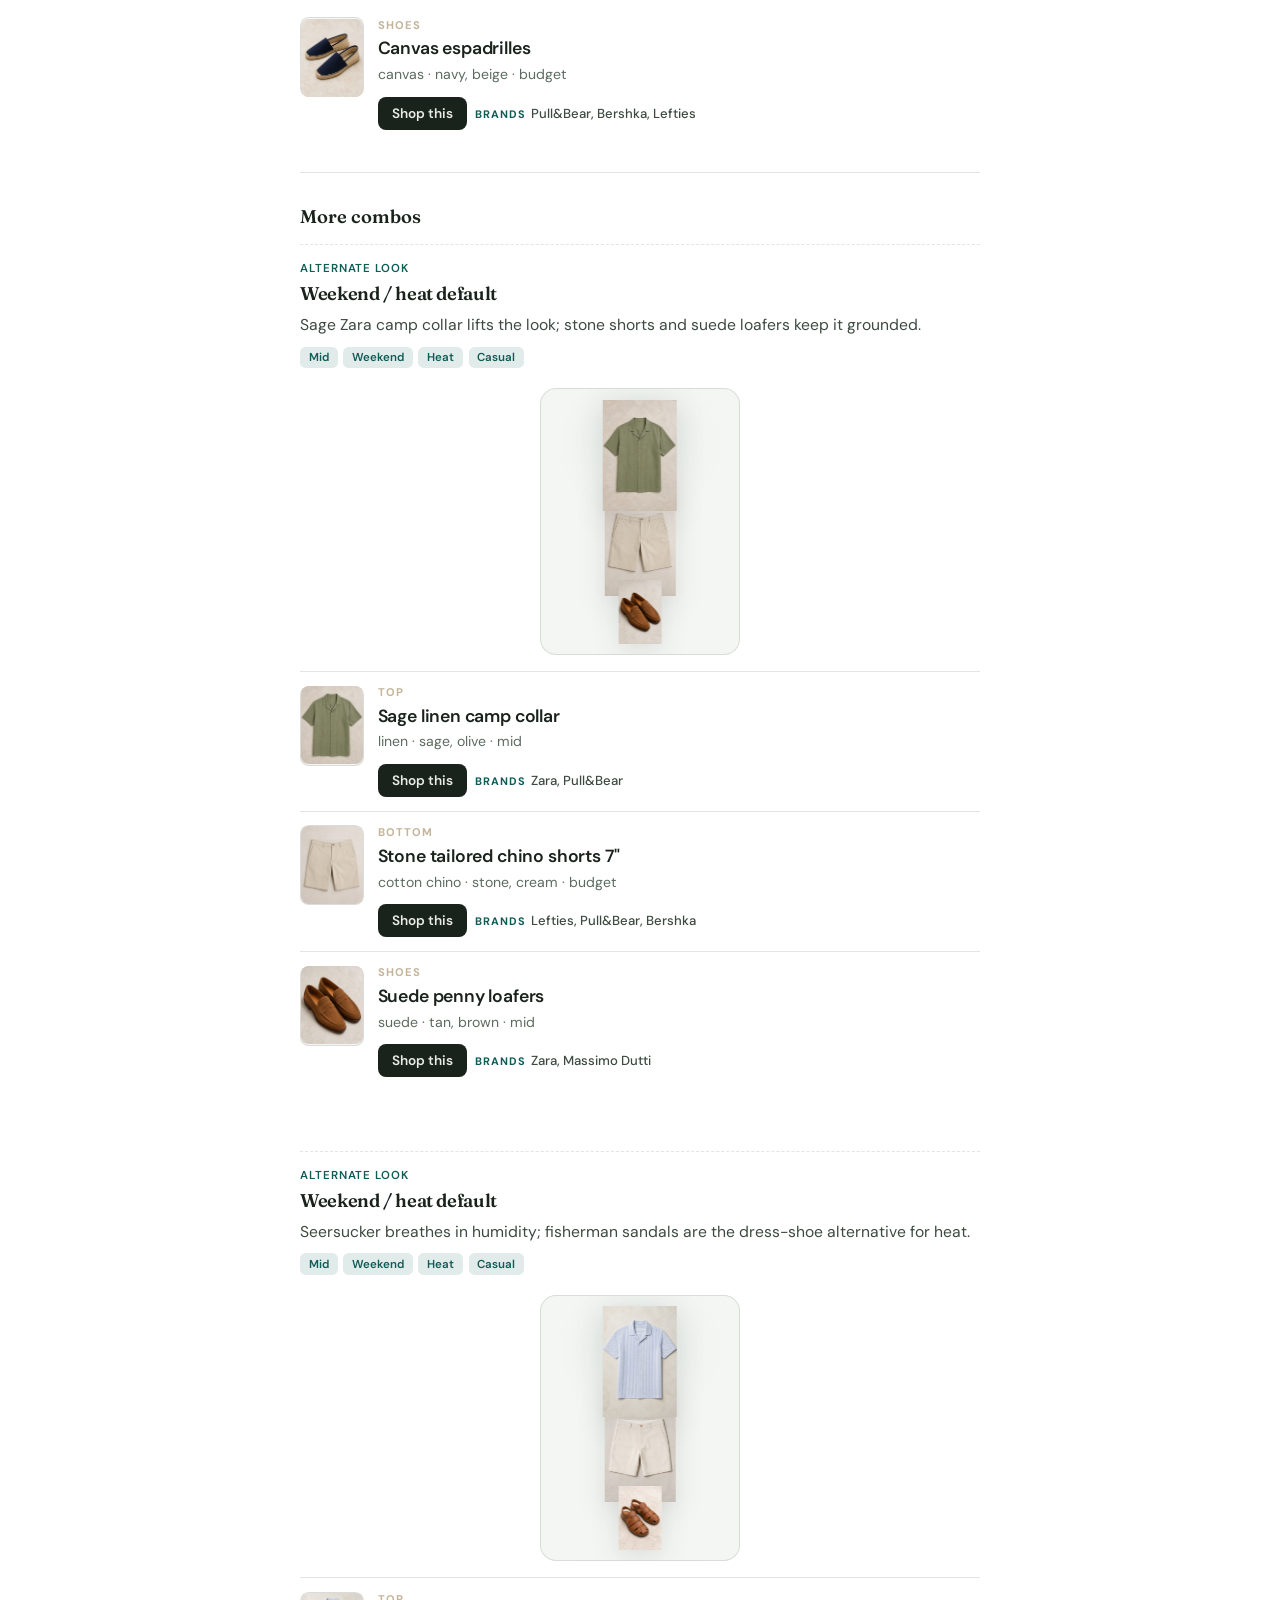
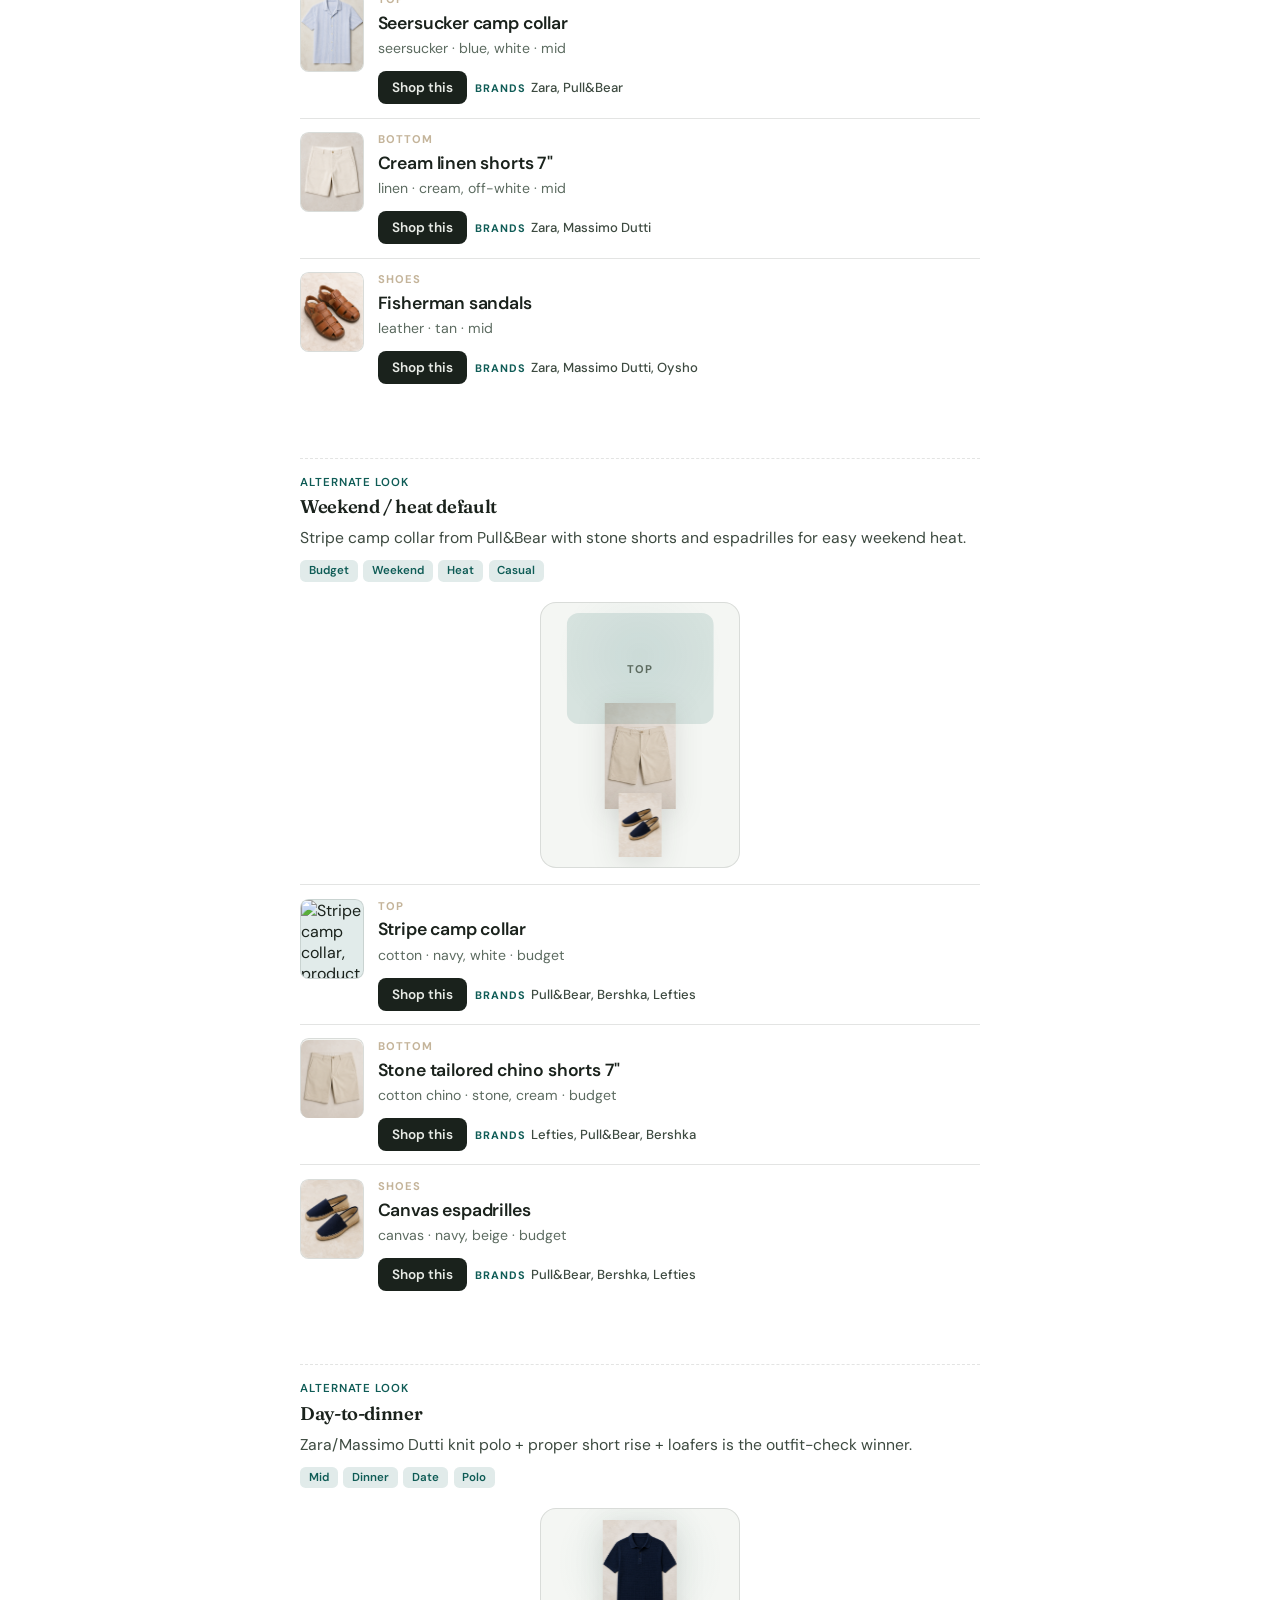
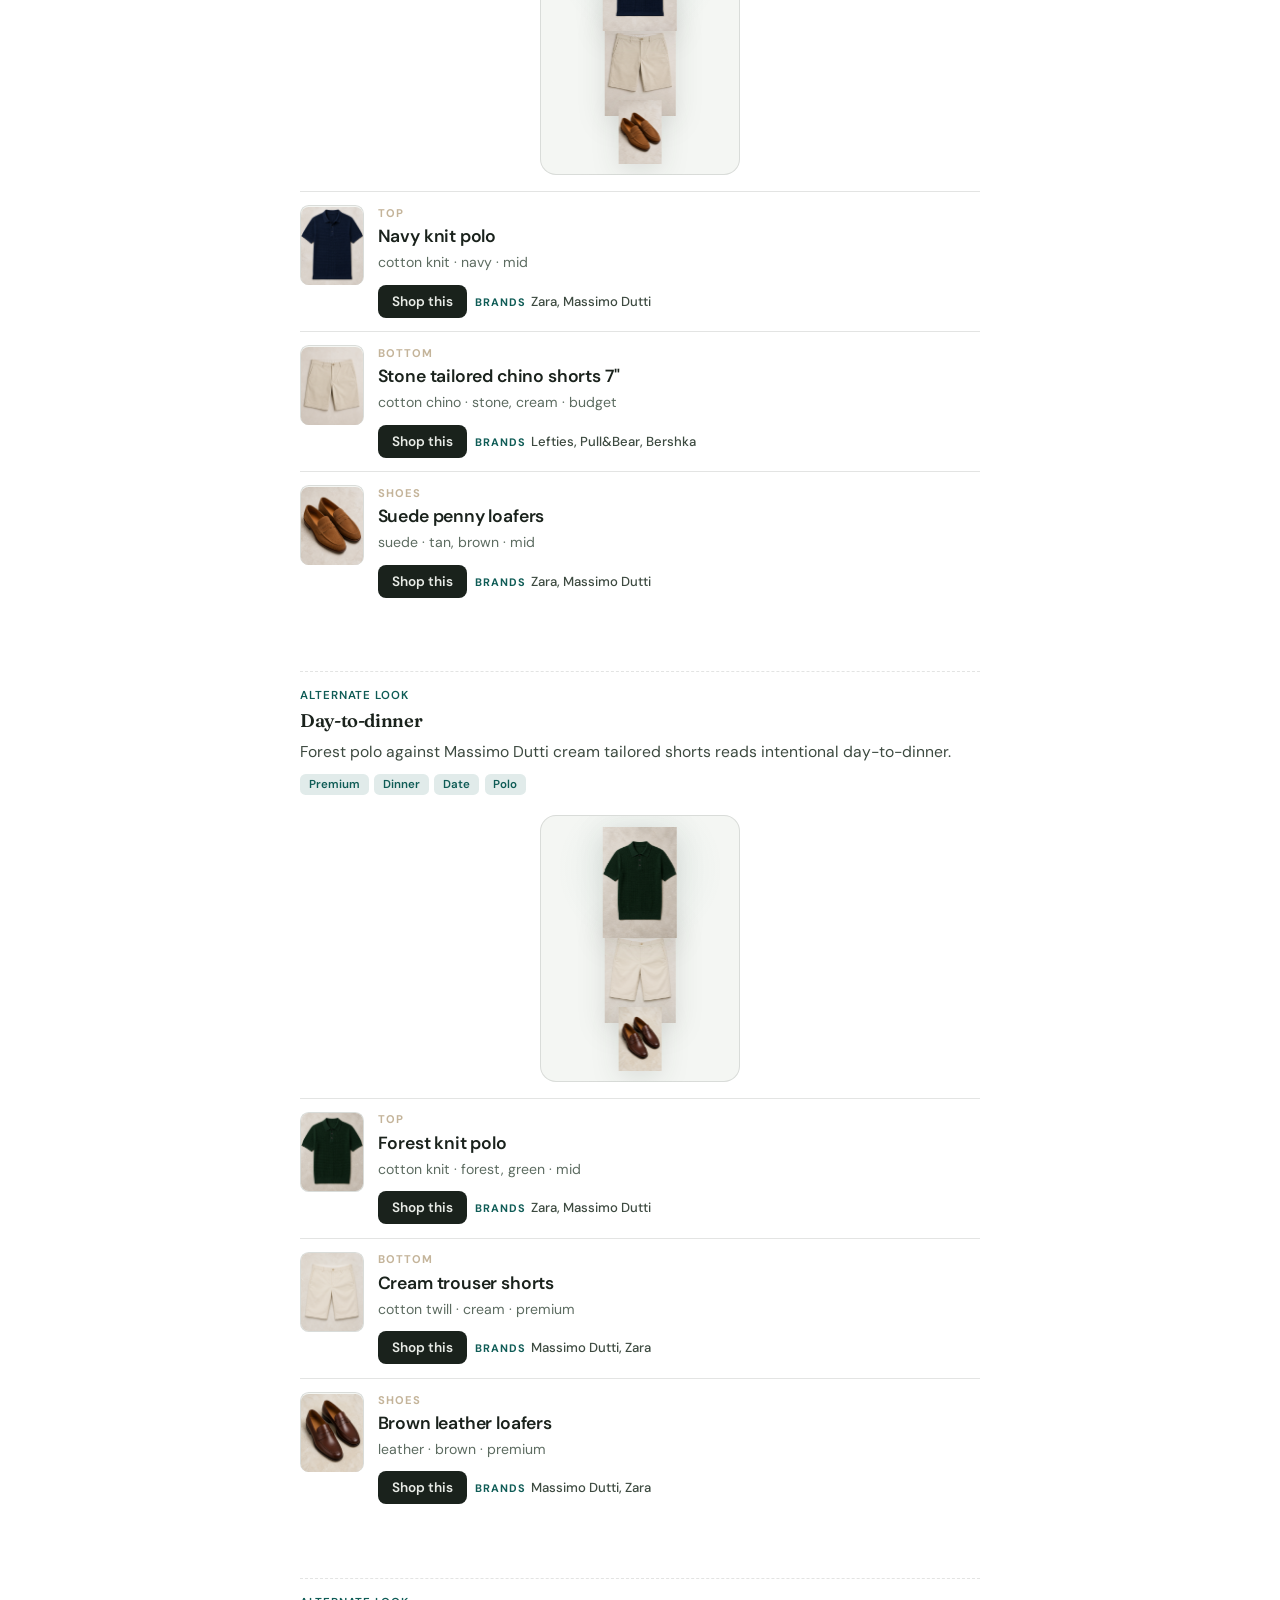
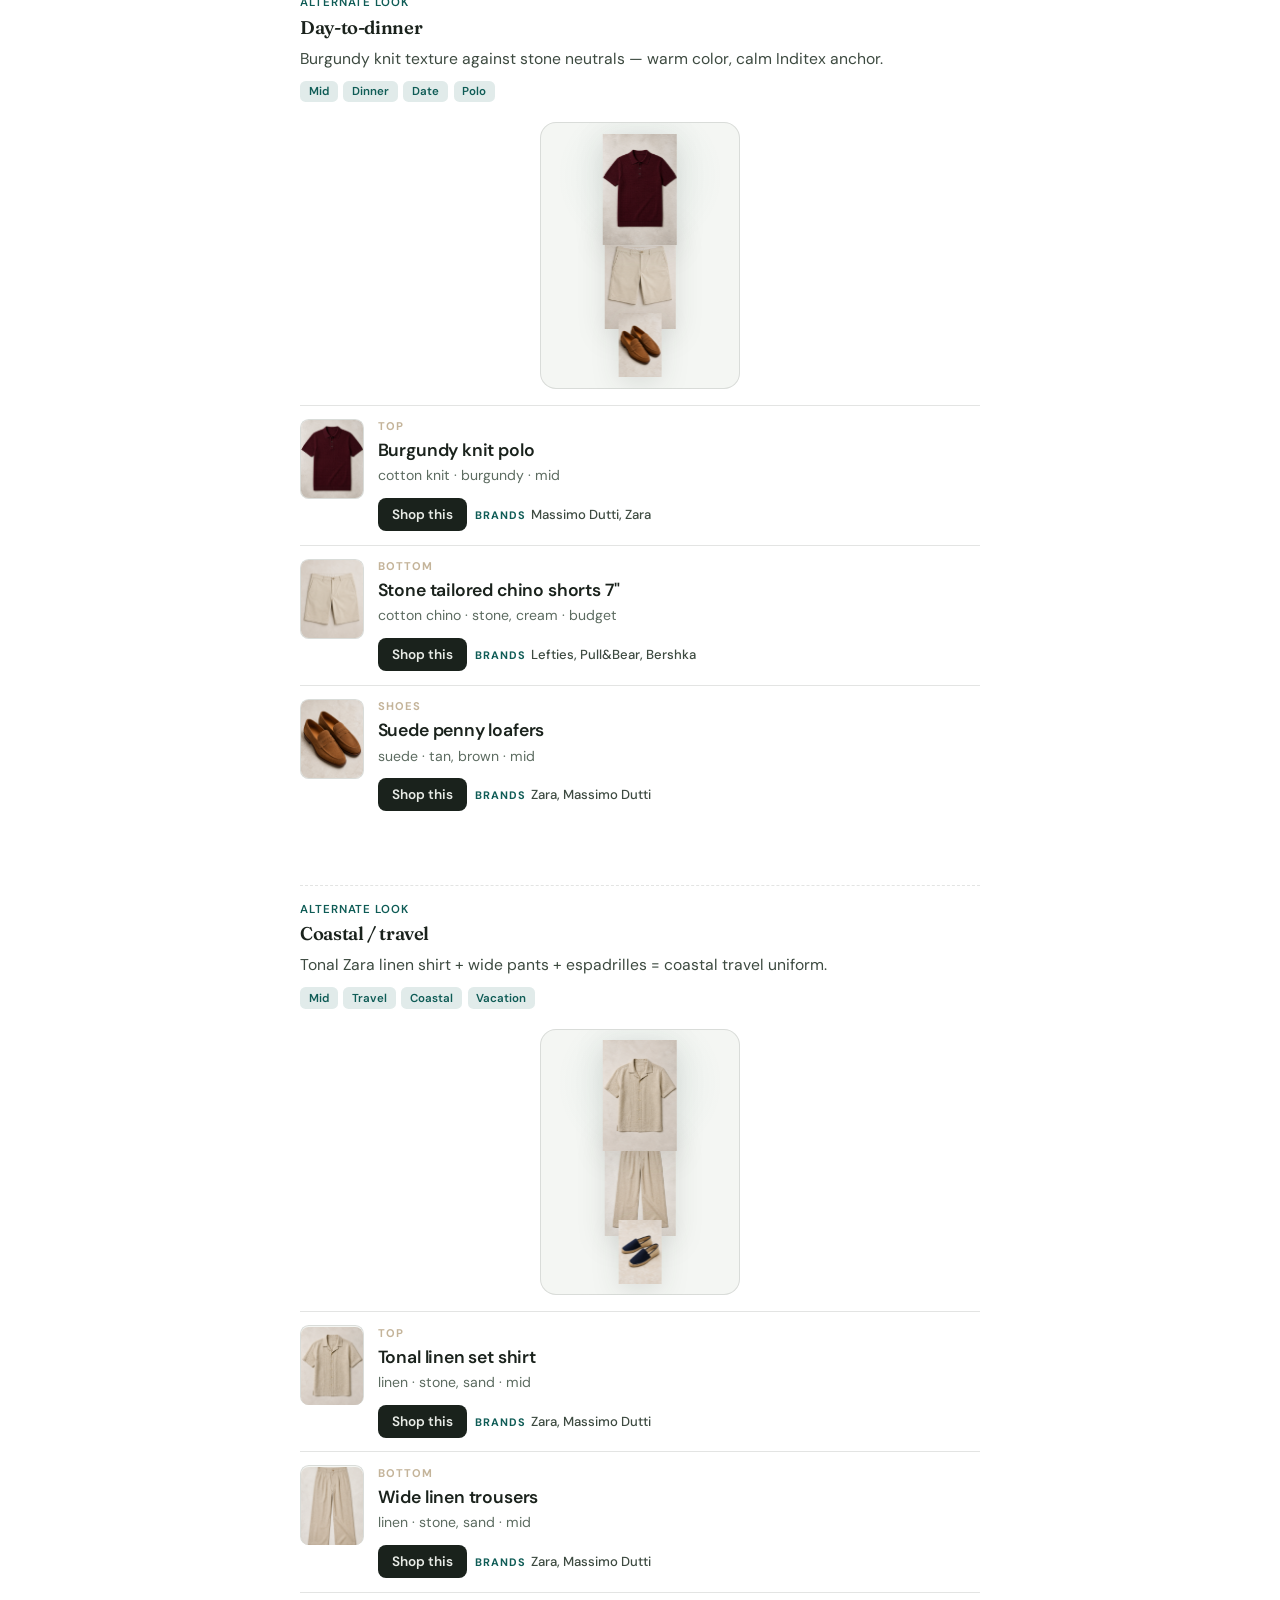
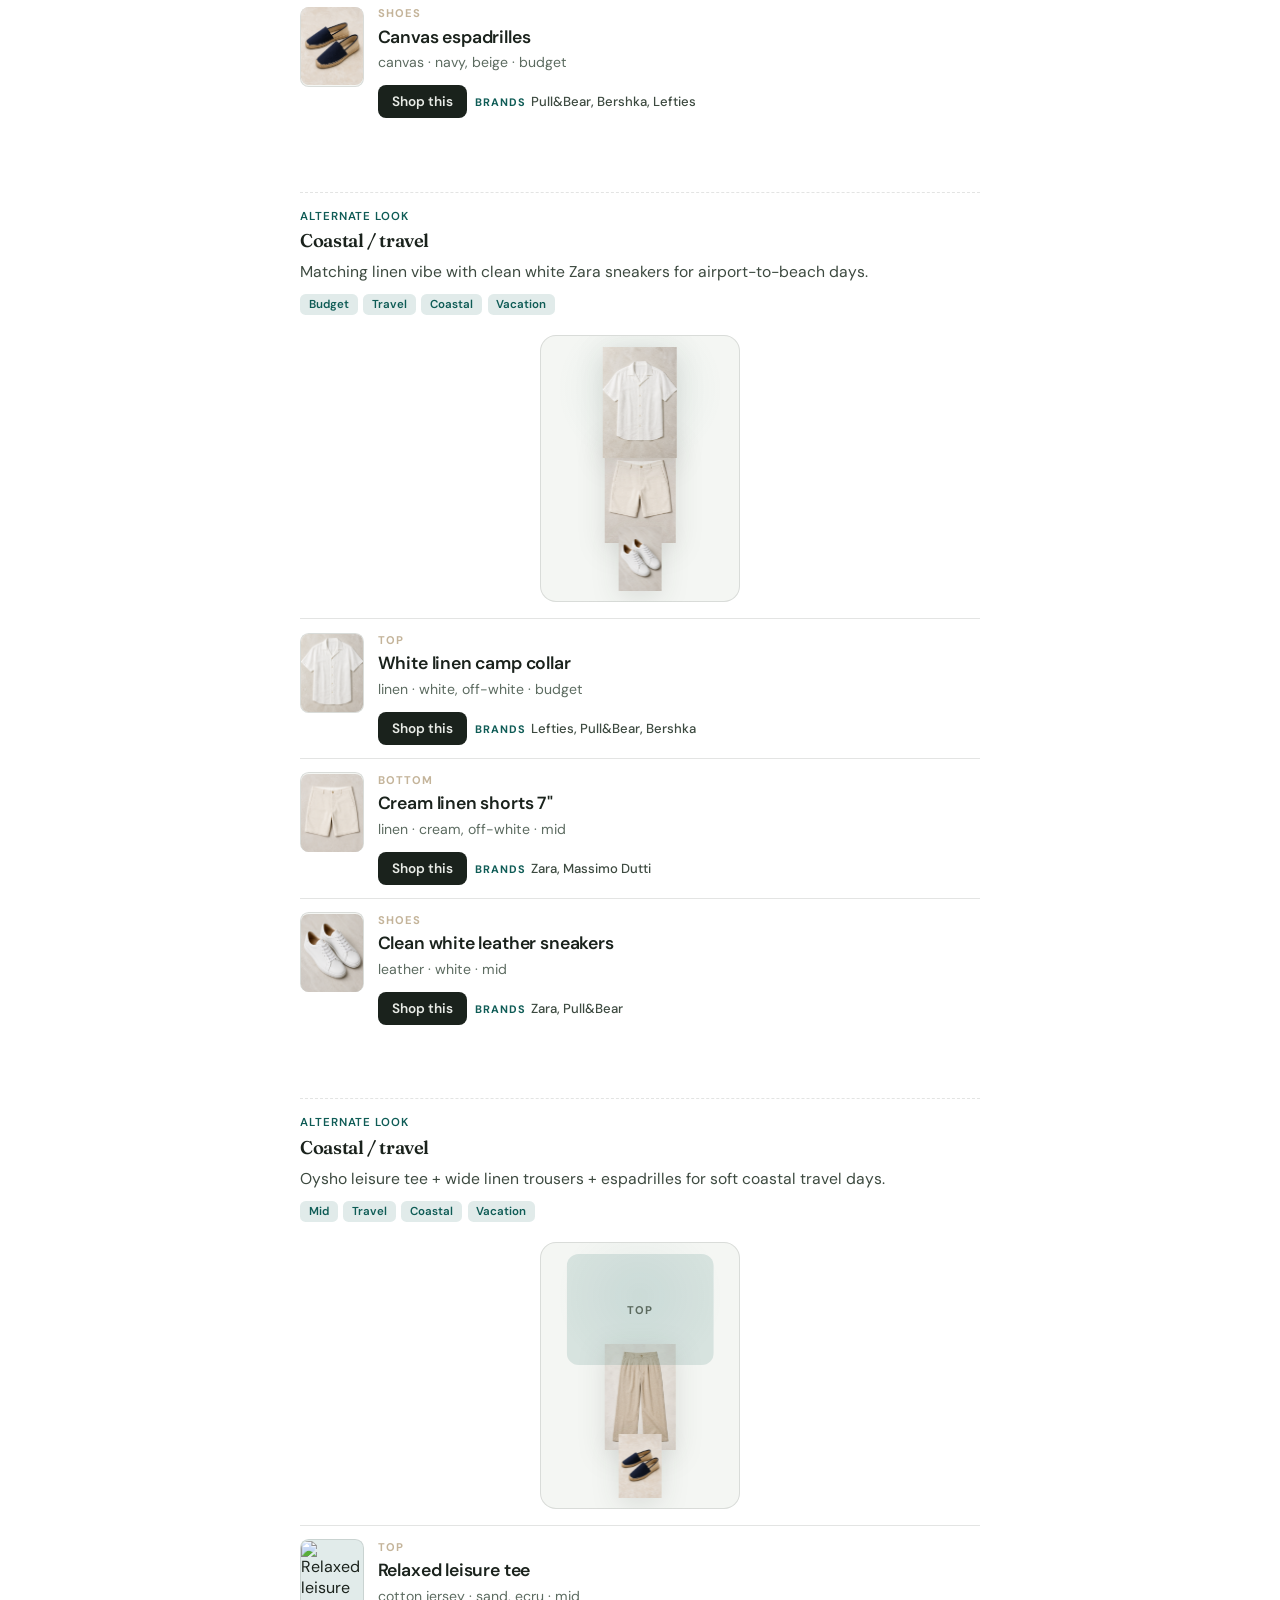
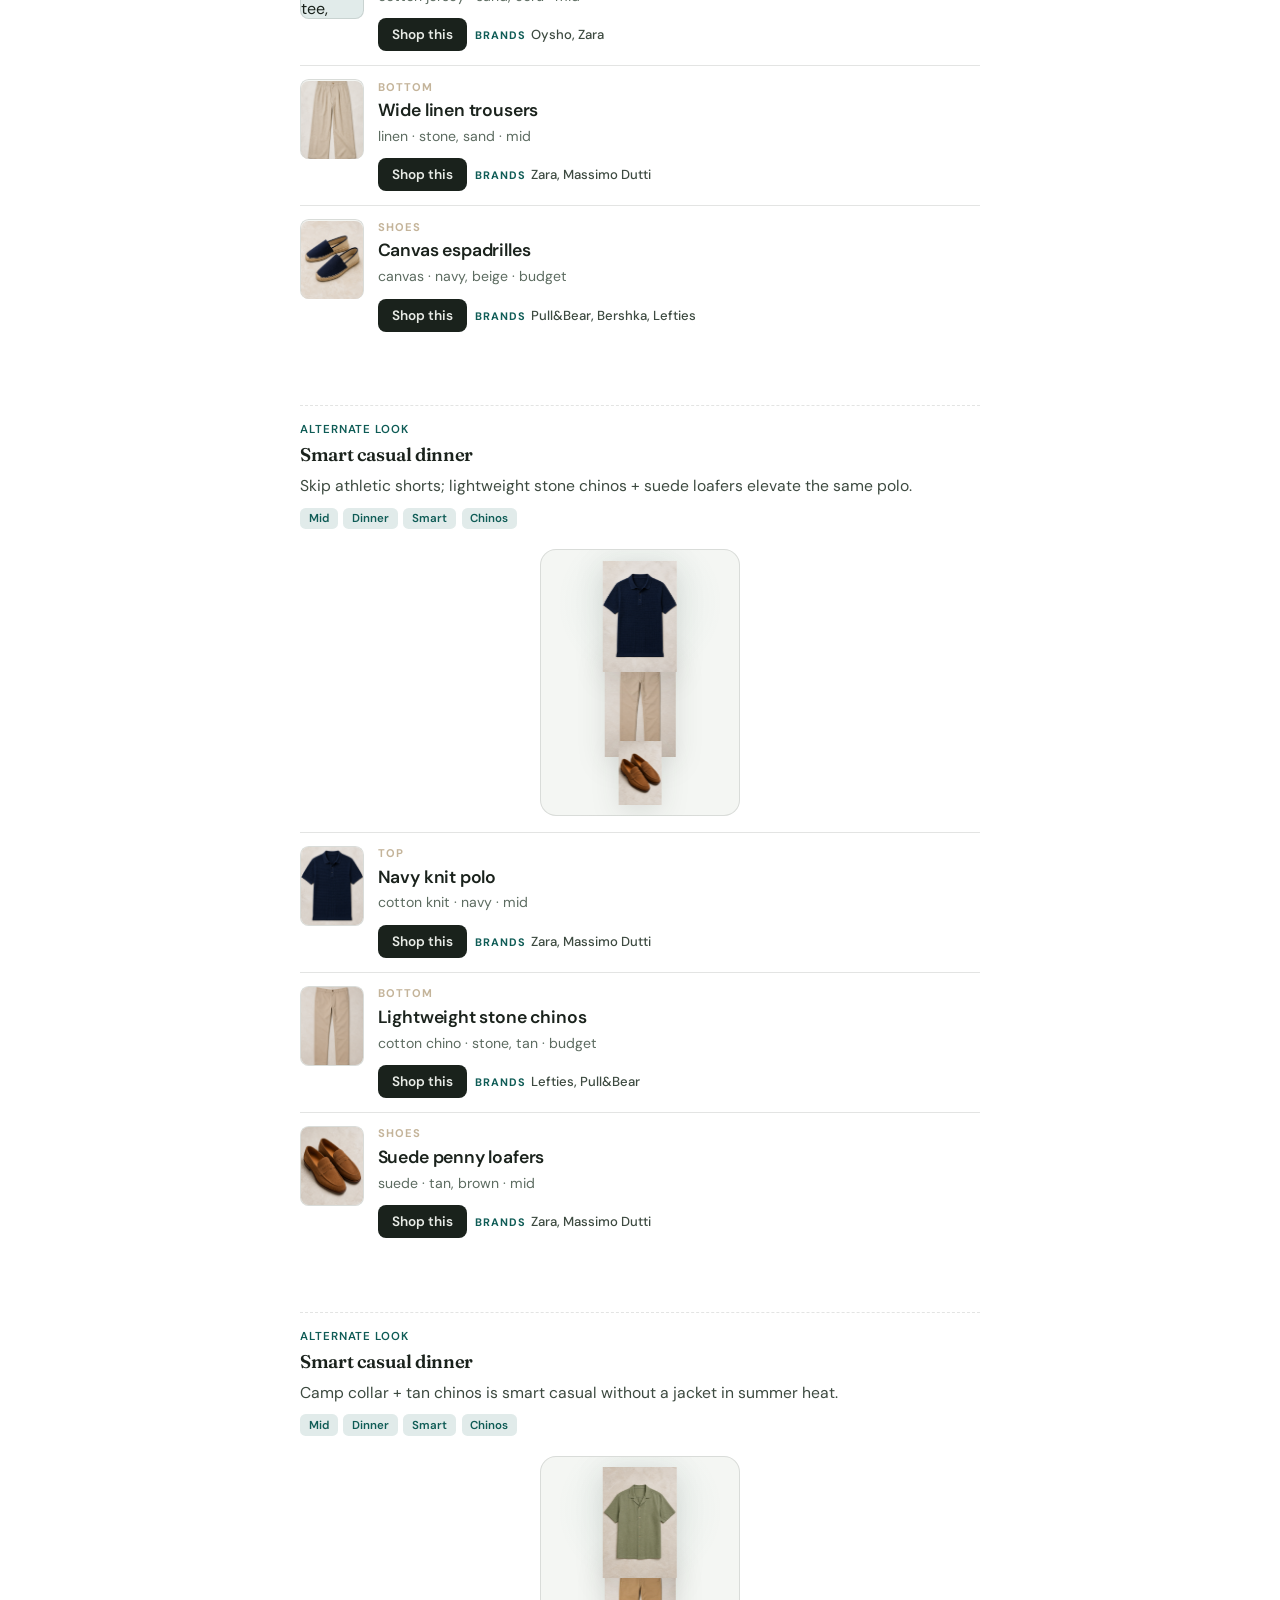
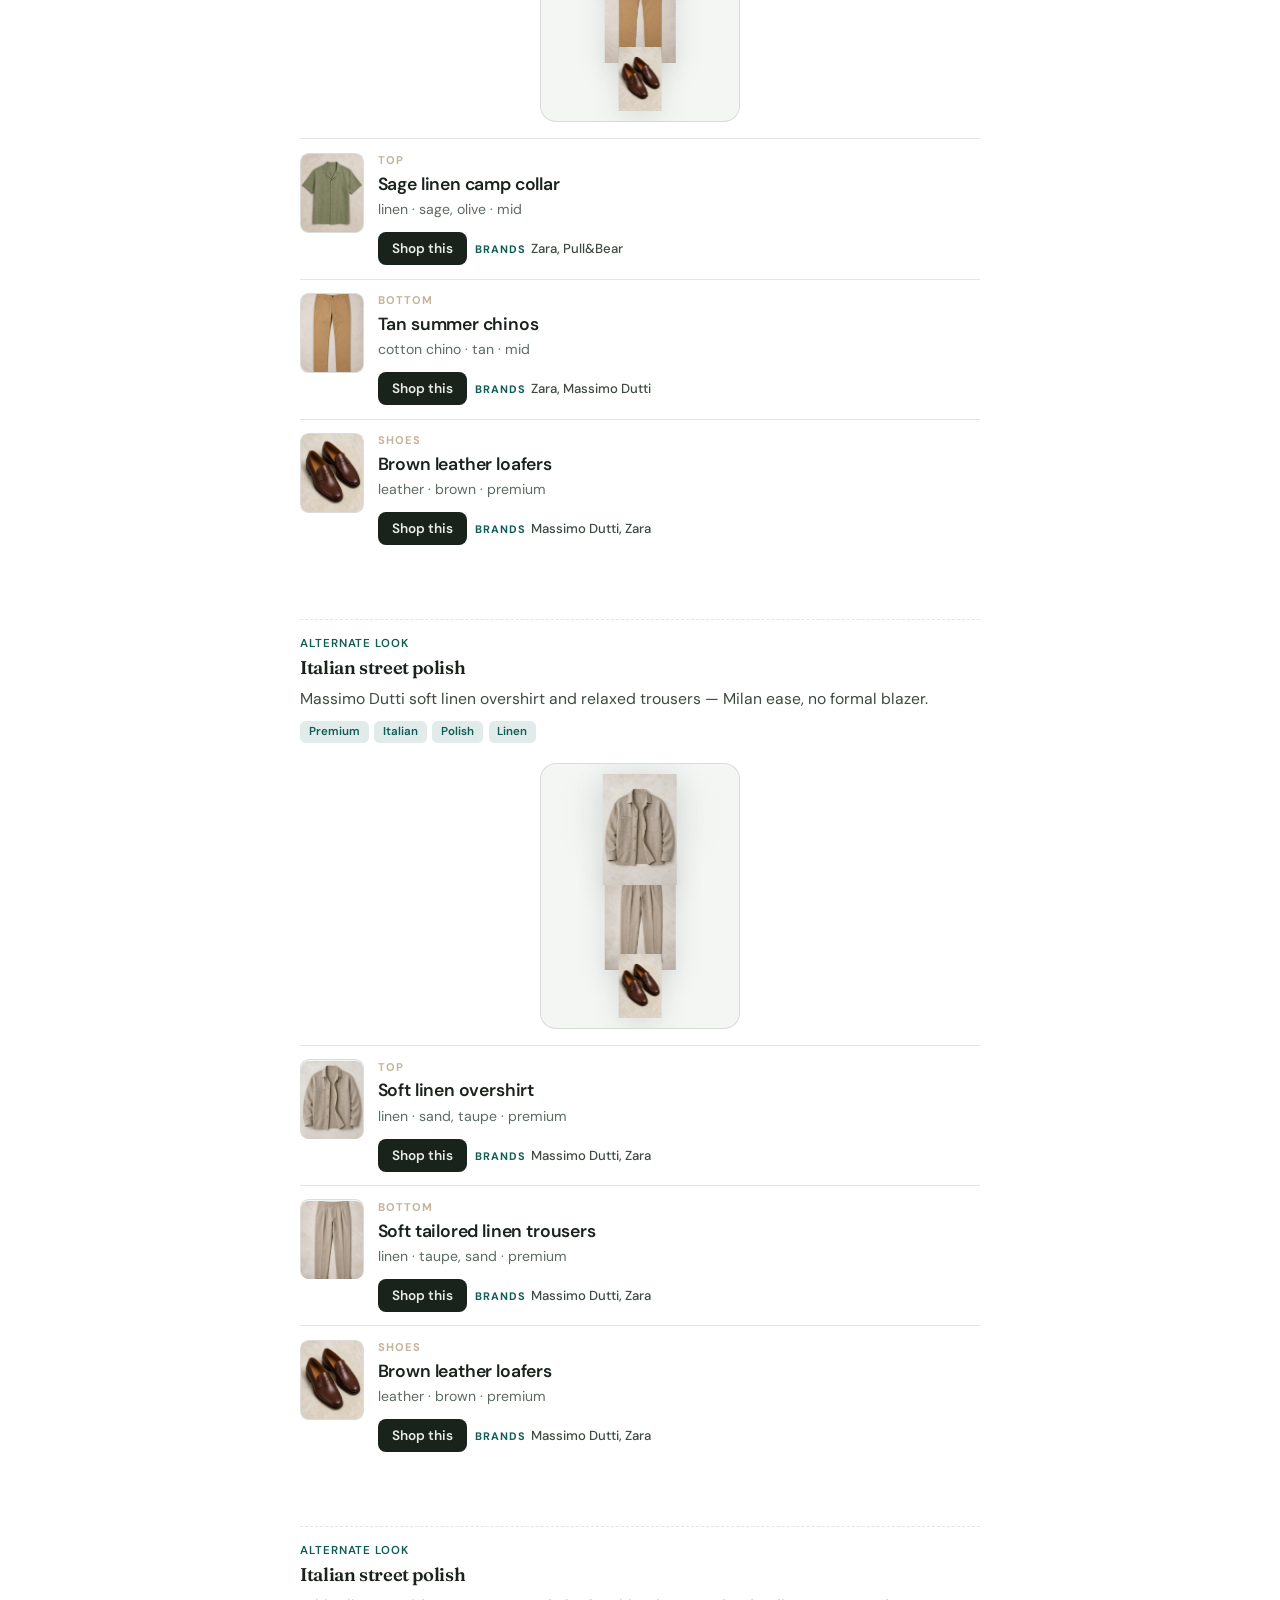
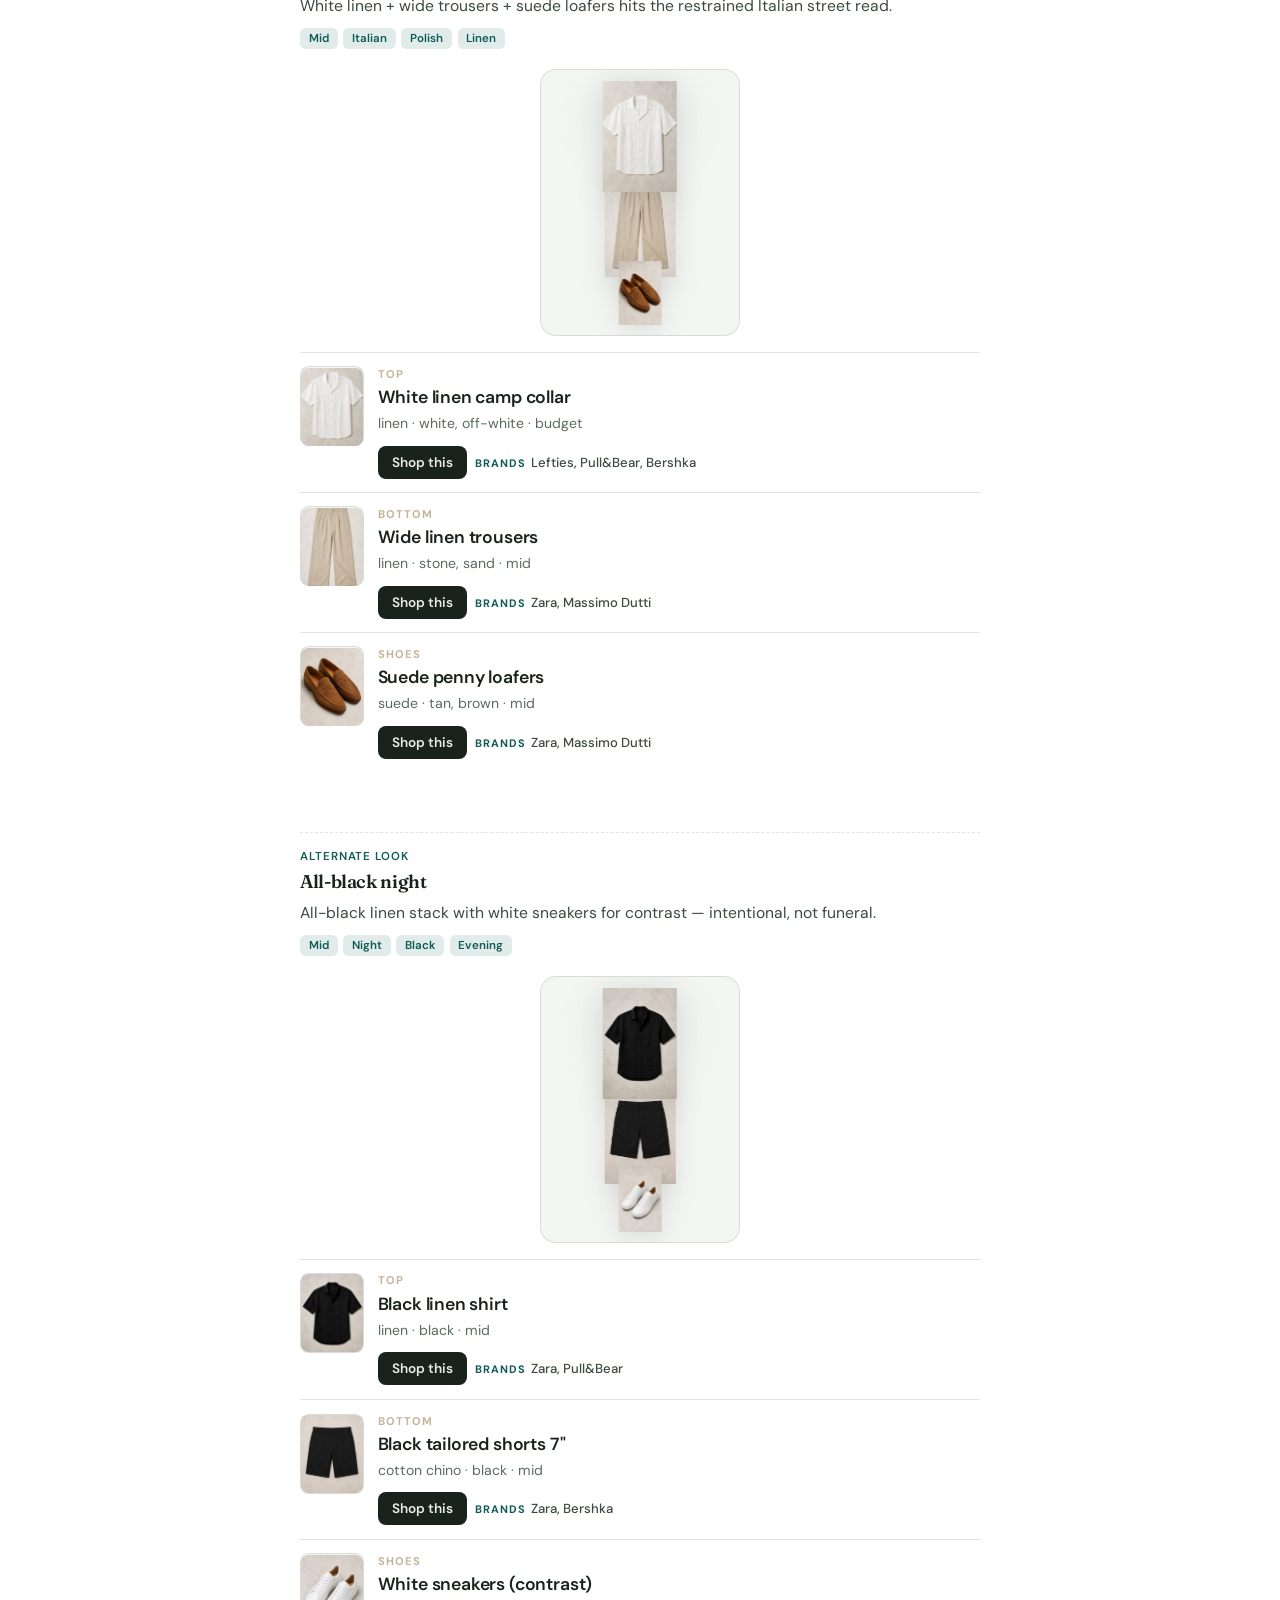
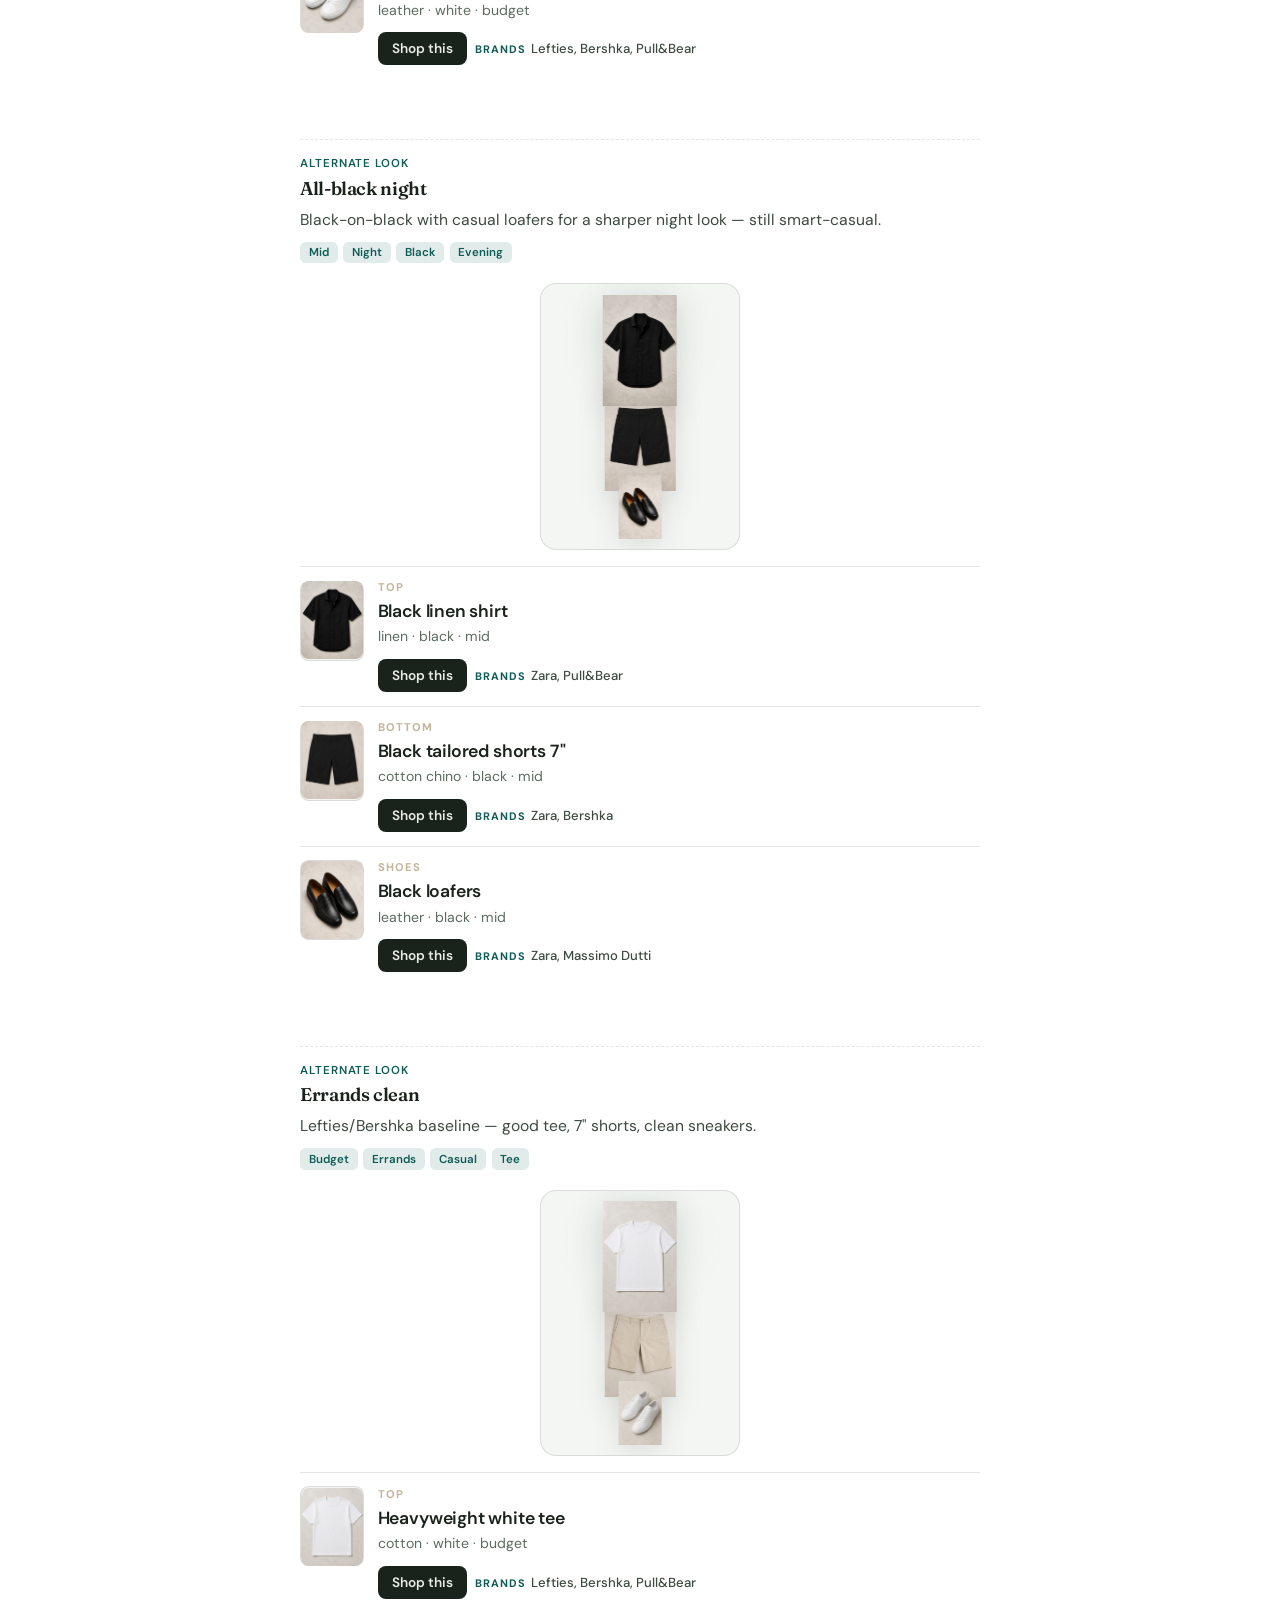
==== commit 6febcabd: "Update summer outfits 2026 app" ====
--- a/index.html
+++ b/index.html
@@ -4,7 +4,7 @@
   <meta charset="UTF-8" />
   <meta name="viewport" content="width=device-width, initial-scale=1.0, viewport-fit=cover" />
   <meta name="theme-color" content="#e8ebe6" />
-  <meta name="description" content="Build men's summer 2026 outfits from a curated market catalog — search by occasion, get Top / Bottom / Shoes combos with shop links." />
+  <meta name="description" content="Build casual men's summer 2026 outfits from Inditex brands — Zara, Pull&Bear, Massimo Dutti, Bershka, Stradivarius, Oysho, Lefties. Top / Bottom / Shoes combos with shop links." />
   <title>Summer Outfits 2026</title>
   <link rel="preconnect" href="https://fonts.googleapis.com" />
   <link rel="preconnect" href="https://fonts.gstatic.com" crossorigin />
@@ -25,13 +25,13 @@
       <section class="hero" aria-labelledby="hero-title">
         <p class="hero-brand">Summer Outfits 2026</p>
         <h1 id="hero-title">Build the look. Shop the pieces.</h1>
-        <p class="hero-sub">Remix the men's summer 2026 capsule — search an occasion, get a full combo with market links.</p>
+        <p class="hero-sub">Casual men's summer 2026 looks built from Inditex — Zara, Pull&amp;Bear, Massimo Dutti, Bershka, Stradivarius, Oysho, Lefties. Search an occasion, get a full combo with brand shop links.</p>
         <form id="search-form" class="search-form" role="search">
           <label class="sr-only" for="search-input">Search outfits</label>
           <input
             id="search-input"
             type="search"
-            placeholder="e.g. dinner, linen, loafers, travel…"
+            placeholder="e.g. dinner, linen, Zara, travel…"
             autocomplete="off"
           />
           <button type="submit" class="btn-primary">Find outfits</button>
@@ -50,6 +50,10 @@
         <div class="filter-row">
           <span class="filter-label">Color</span>
           <div id="color-chips" class="chips" role="listbox" aria-label="Color family"></div>
+        </div>
+        <div class="filter-row">
+          <span class="filter-label">Brand</span>
+          <div id="brand-chips" class="chips" role="listbox" aria-label="Brand"></div>
         </div>
       </section>
 
--- a/styles.css
+++ b/styles.css
@@ -312,6 +312,105 @@
   text-transform: capitalize;
 }
 
+/* Look stage — stacked Top / Bottom / Shoes */
+.look-stage {
+  position: relative;
+  width: min(100%, 280px);
+  margin: 0 auto 1.35rem;
+  aspect-ratio: 3 / 4;
+  background:
+    radial-gradient(ellipse 70% 50% at 50% 20%, rgba(15, 92, 86, 0.06), transparent 60%),
+    var(--so-surface);
+  border: 1px solid var(--so-line);
+  border-radius: 1rem;
+  overflow: hidden;
+}
+
+.combo.alt .look-stage {
+  width: min(100%, 200px);
+  margin-bottom: 1rem;
+}
+
+.look-layer {
+  position: absolute;
+  left: 50%;
+  transform: translateX(-50%);
+  width: 74%;
+  display: flex;
+  align-items: center;
+  justify-content: center;
+  animation: formLayer 0.55s ease both;
+}
+
+.look-layer--top {
+  top: 4%;
+  height: 42%;
+  z-index: 2;
+  animation-delay: 0.05s;
+}
+
+.look-layer--bottom {
+  top: 38%;
+  height: 40%;
+  z-index: 1;
+  animation-delay: 0.14s;
+}
+
+.look-layer--shoes {
+  top: 72%;
+  height: 24%;
+  z-index: 3;
+  width: 58%;
+  animation-delay: 0.24s;
+}
+
+.look-layer img {
+  max-width: 100%;
+  max-height: 100%;
+  width: auto;
+  height: auto;
+  object-fit: contain;
+  display: block;
+  filter: drop-shadow(0 6px 14px rgba(26, 34, 28, 0.12));
+}
+
+.look-fallback {
+  display: none;
+  font-size: 0.7rem;
+  font-weight: 700;
+  letter-spacing: 0.08em;
+  text-transform: uppercase;
+  color: var(--so-mute);
+}
+
+.look-layer.is-missing {
+  border-radius: 0.75rem;
+  background: var(--so-teal-soft);
+}
+
+.look-layer.is-missing.look-family--warm {
+  background: rgba(196, 180, 154, 0.35);
+}
+
+.look-layer.is-missing .look-fallback {
+  display: block;
+}
+
+.look-layer.is-missing img {
+  display: none;
+}
+
+@keyframes formLayer {
+  from {
+    opacity: 0;
+    transform: translateX(-50%) translateY(10px) scale(0.96);
+  }
+  to {
+    opacity: 1;
+    transform: translateX(-50%) translateY(0) scale(1);
+  }
+}
+
 /* Slot sections — Top / Bottom / Shoes */
 .slot-stack {
   display: flex;
@@ -328,6 +427,32 @@
 .slot-section:nth-child(1) { animation-delay: 0.05s; }
 .slot-section:nth-child(2) { animation-delay: 0.12s; }
 .slot-section:nth-child(3) { animation-delay: 0.19s; }
+
+.slot-row {
+  display: flex;
+  gap: 0.85rem;
+  align-items: flex-start;
+}
+
+.slot-thumb {
+  flex: 0 0 64px;
+  width: 64px;
+  height: 80px;
+  object-fit: cover;
+  border-radius: 0.55rem;
+  border: 1px solid var(--so-line);
+  background: var(--so-surface);
+}
+
+.slot-thumb--empty,
+.slot-thumb.is-missing {
+  background: var(--so-teal-soft);
+}
+
+.slot-body {
+  flex: 1;
+  min-width: 0;
+}
 
 .slot-label {
   margin: 0 0 0.35rem;
@@ -383,8 +508,21 @@
 }
 
 .brand-hint {
-  font-size: 0.8rem;
-  color: var(--so-mute);
+  display: inline-flex;
+  align-items: baseline;
+  gap: 0.35rem;
+  flex-wrap: wrap;
+  font-size: 0.82rem;
+  font-weight: 500;
+  color: var(--so-ink-soft);
+}
+
+.brand-hint-label {
+  font-size: 0.68rem;
+  font-weight: 700;
+  letter-spacing: 0.08em;
+  text-transform: uppercase;
+  color: var(--so-teal);
 }
 
 .more-heading {
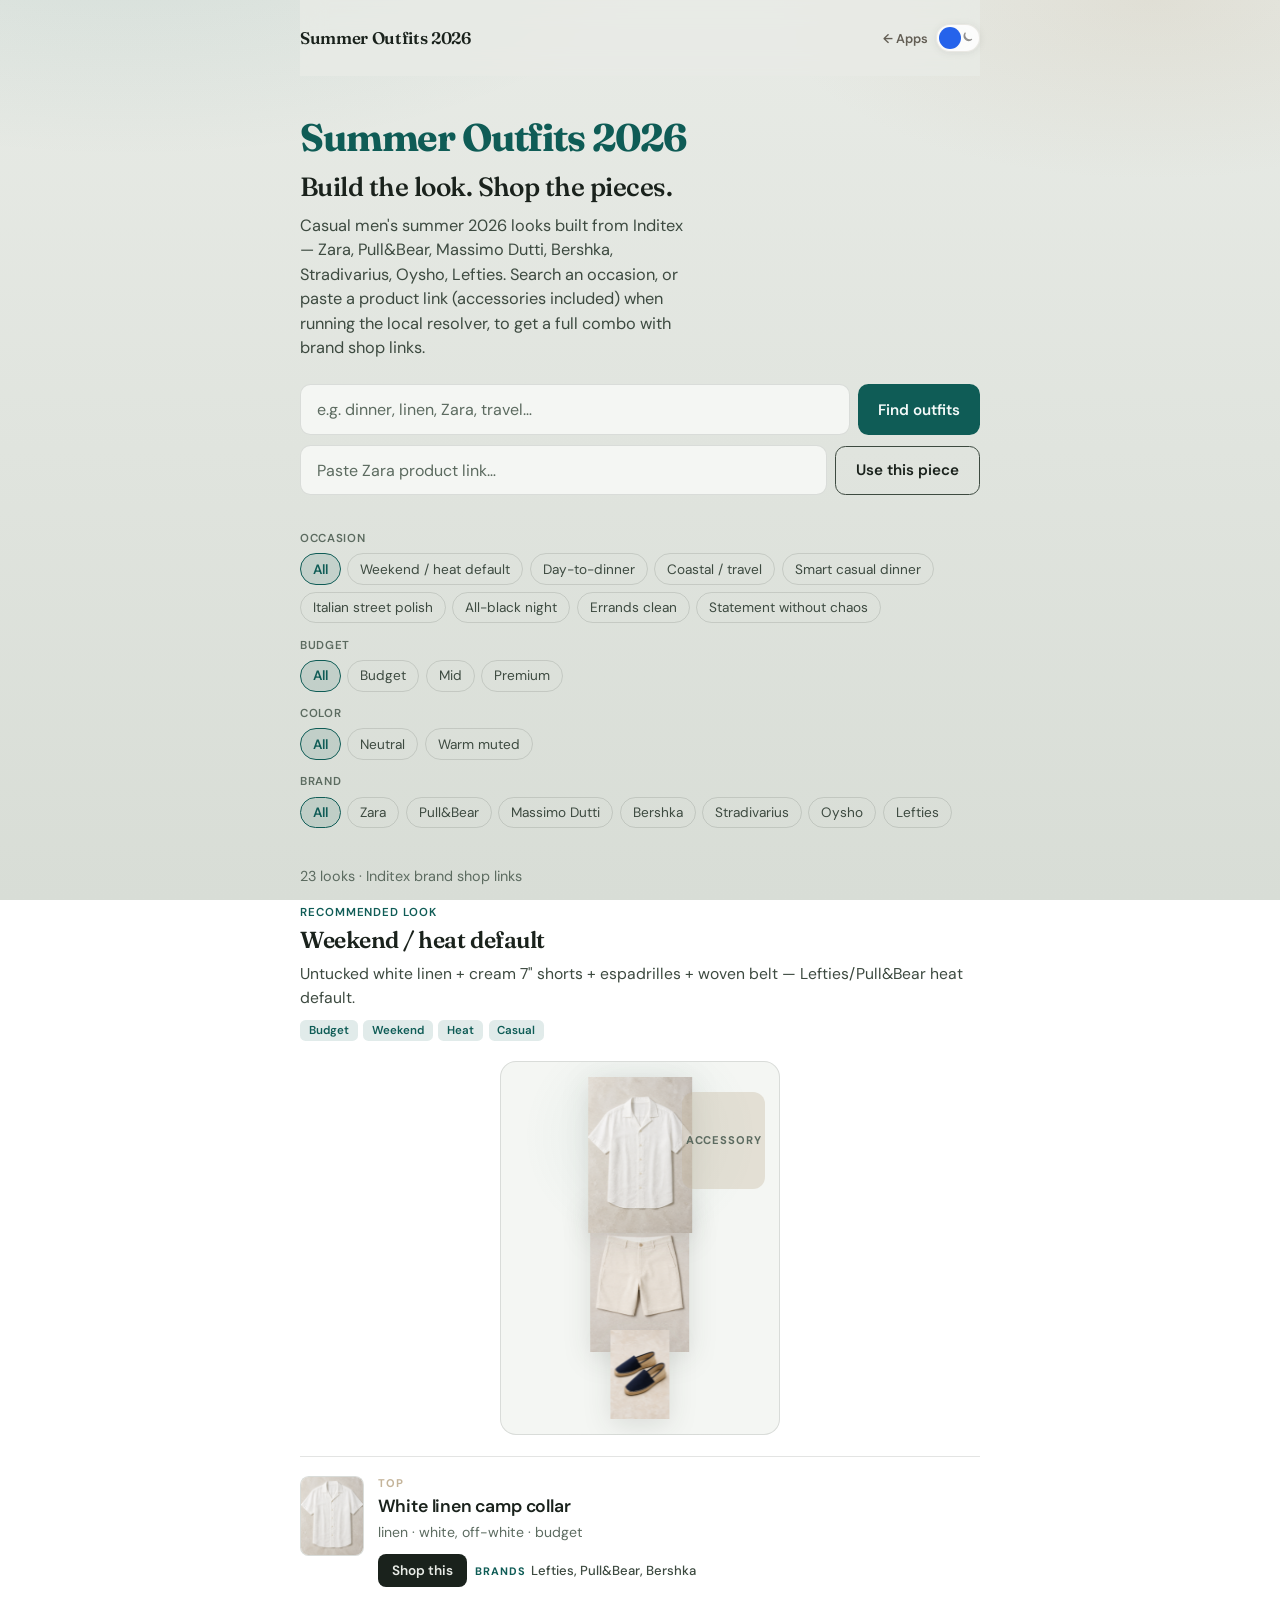
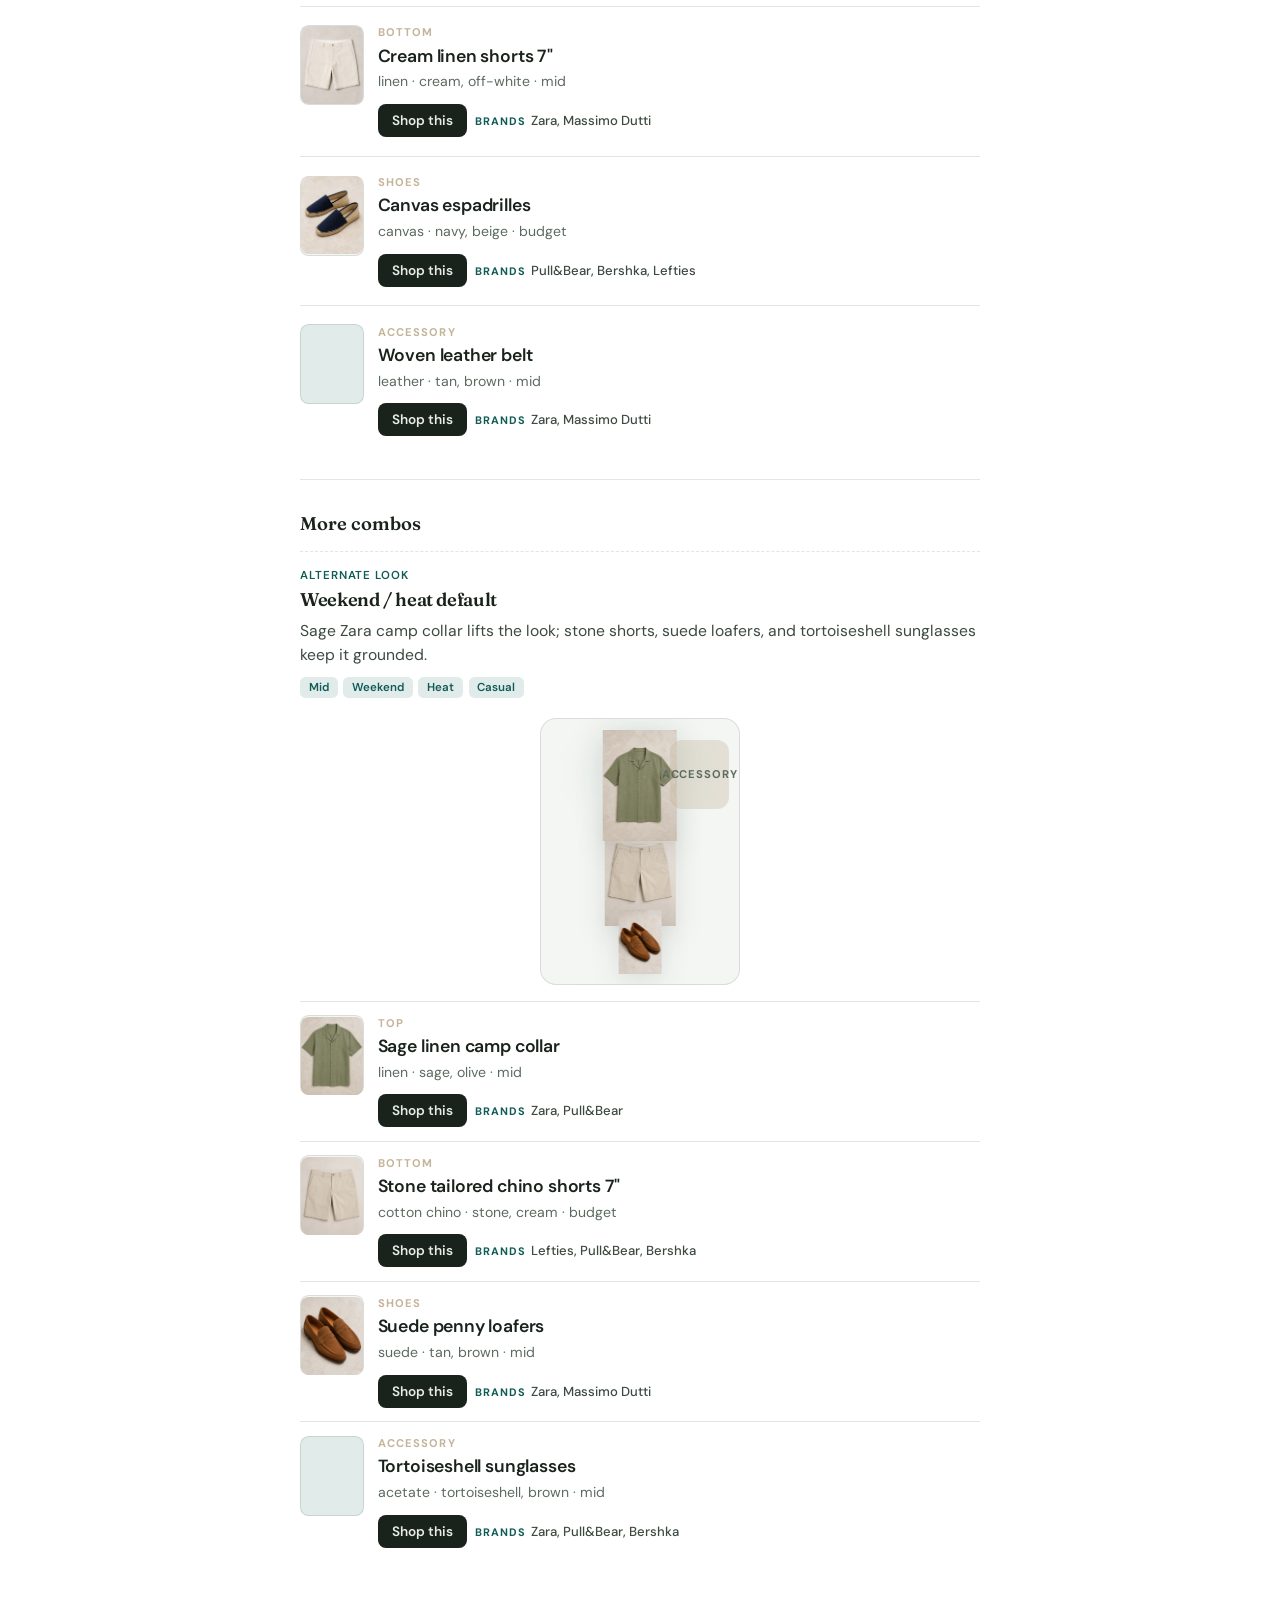
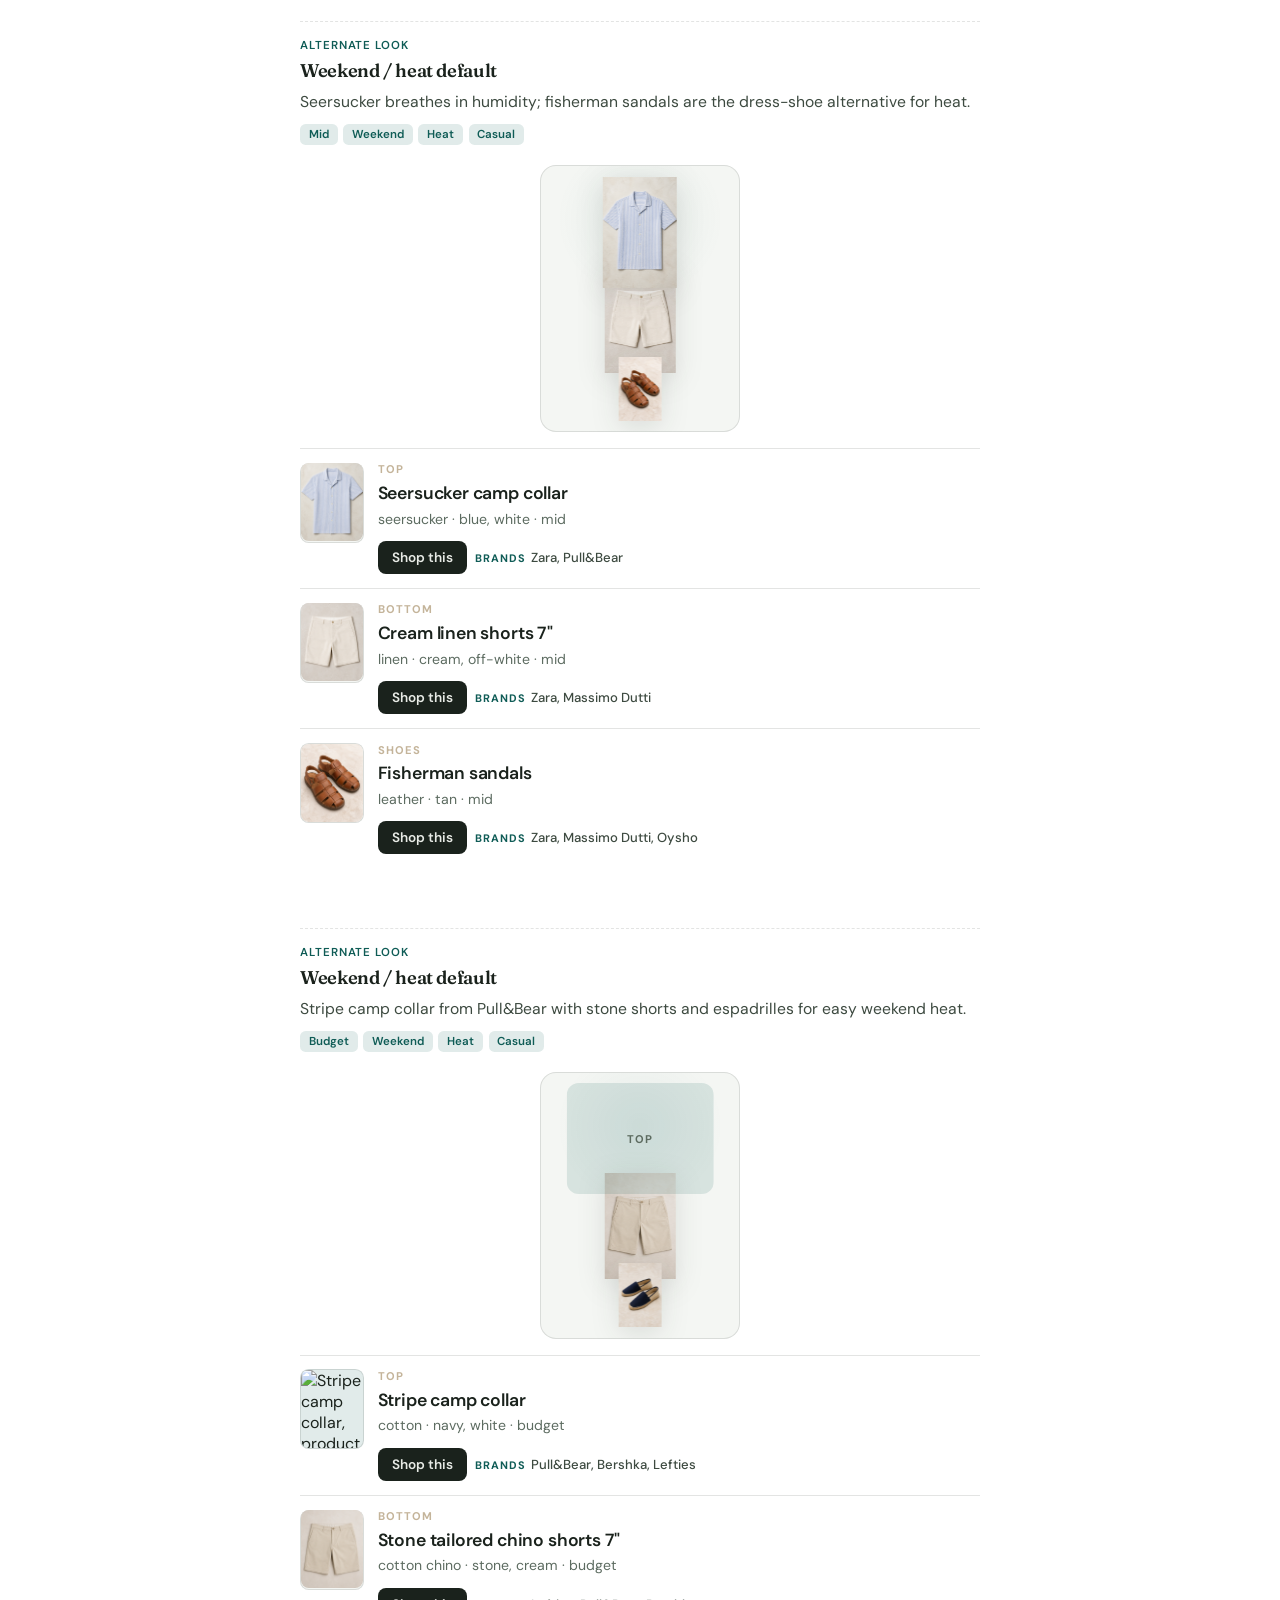
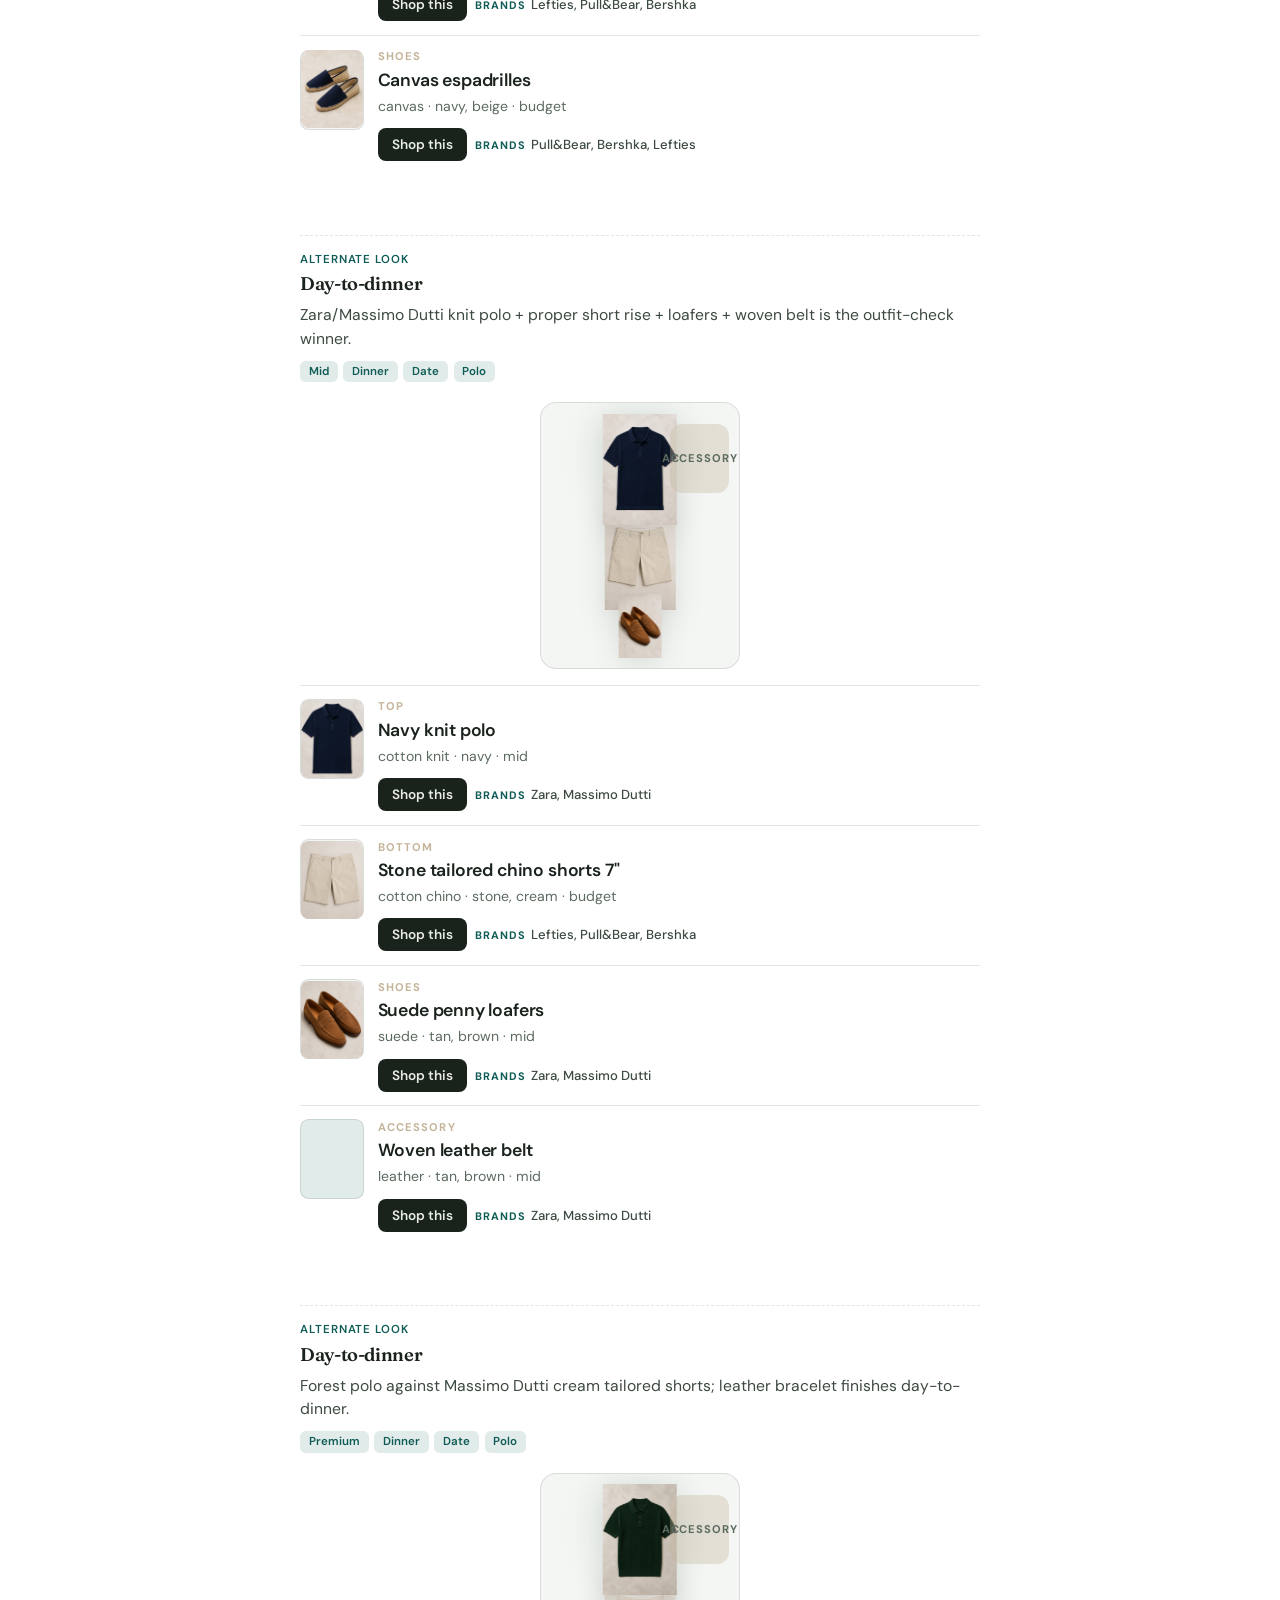
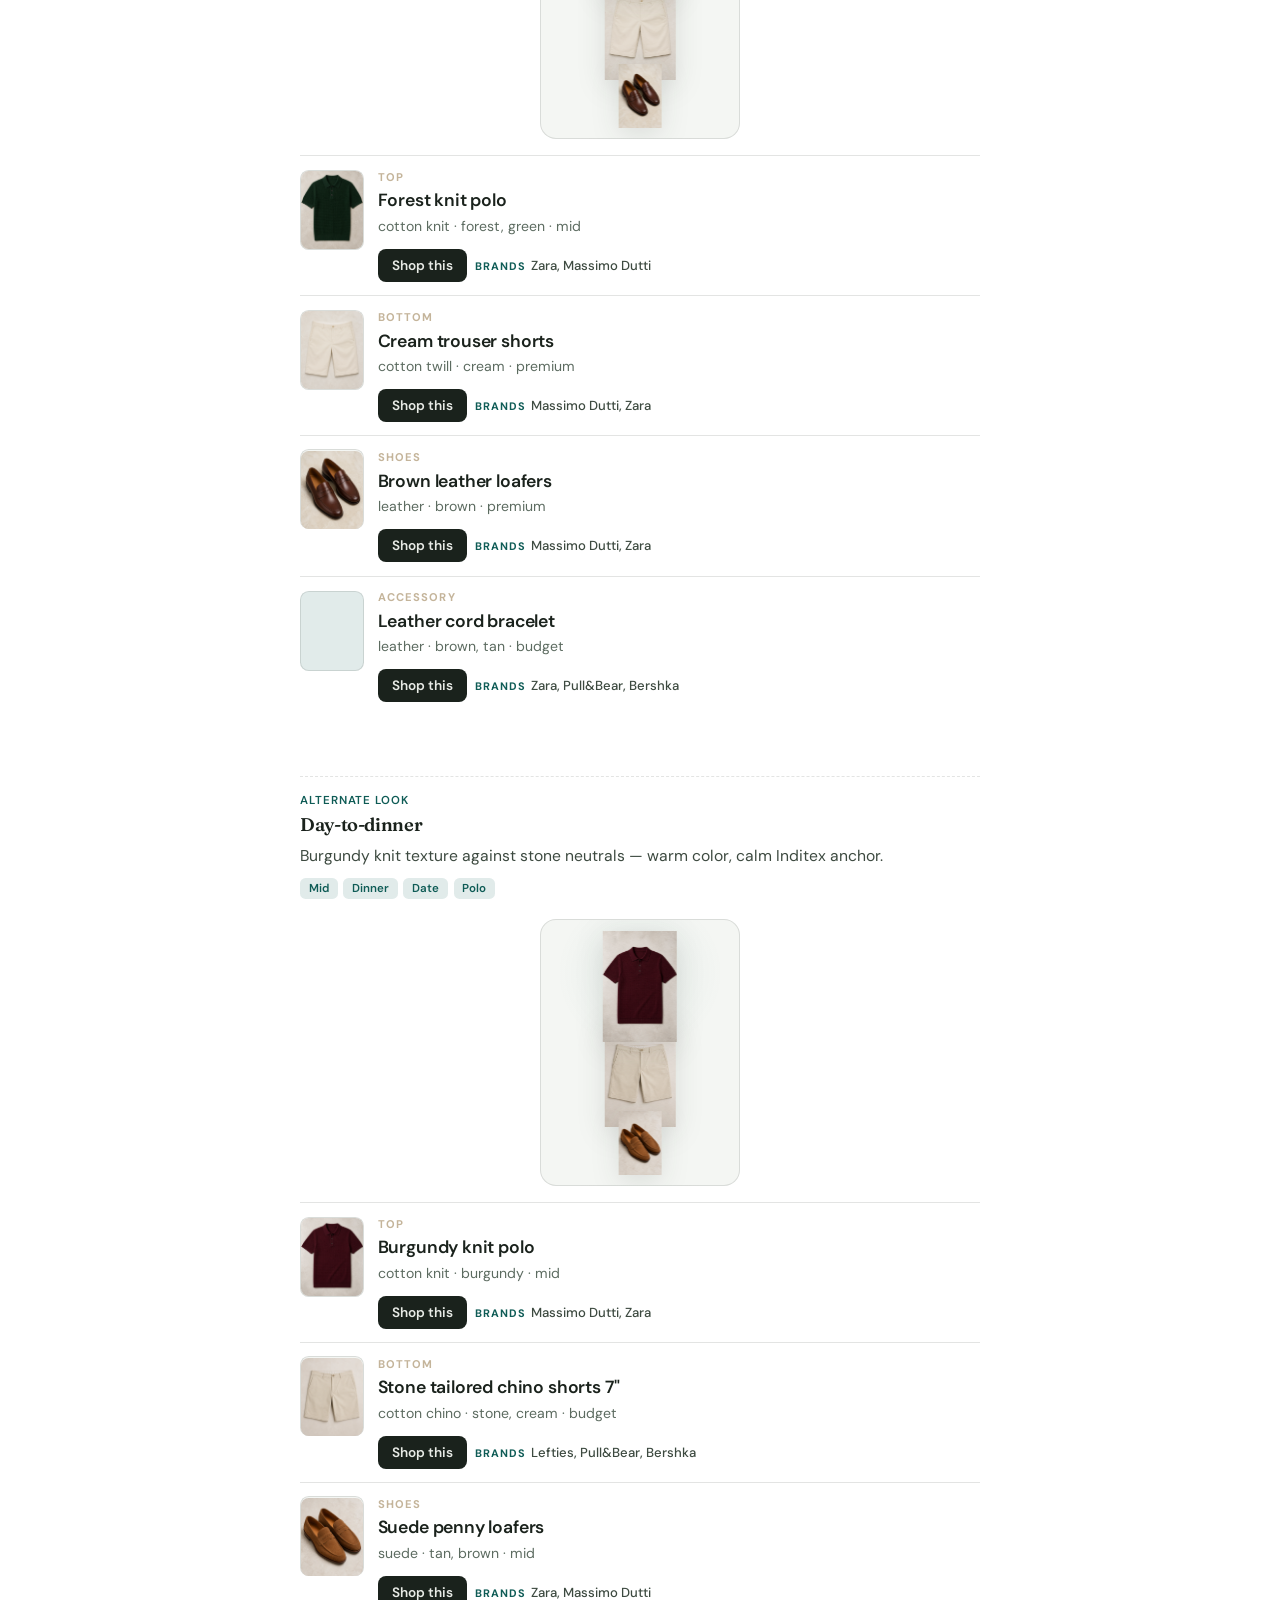
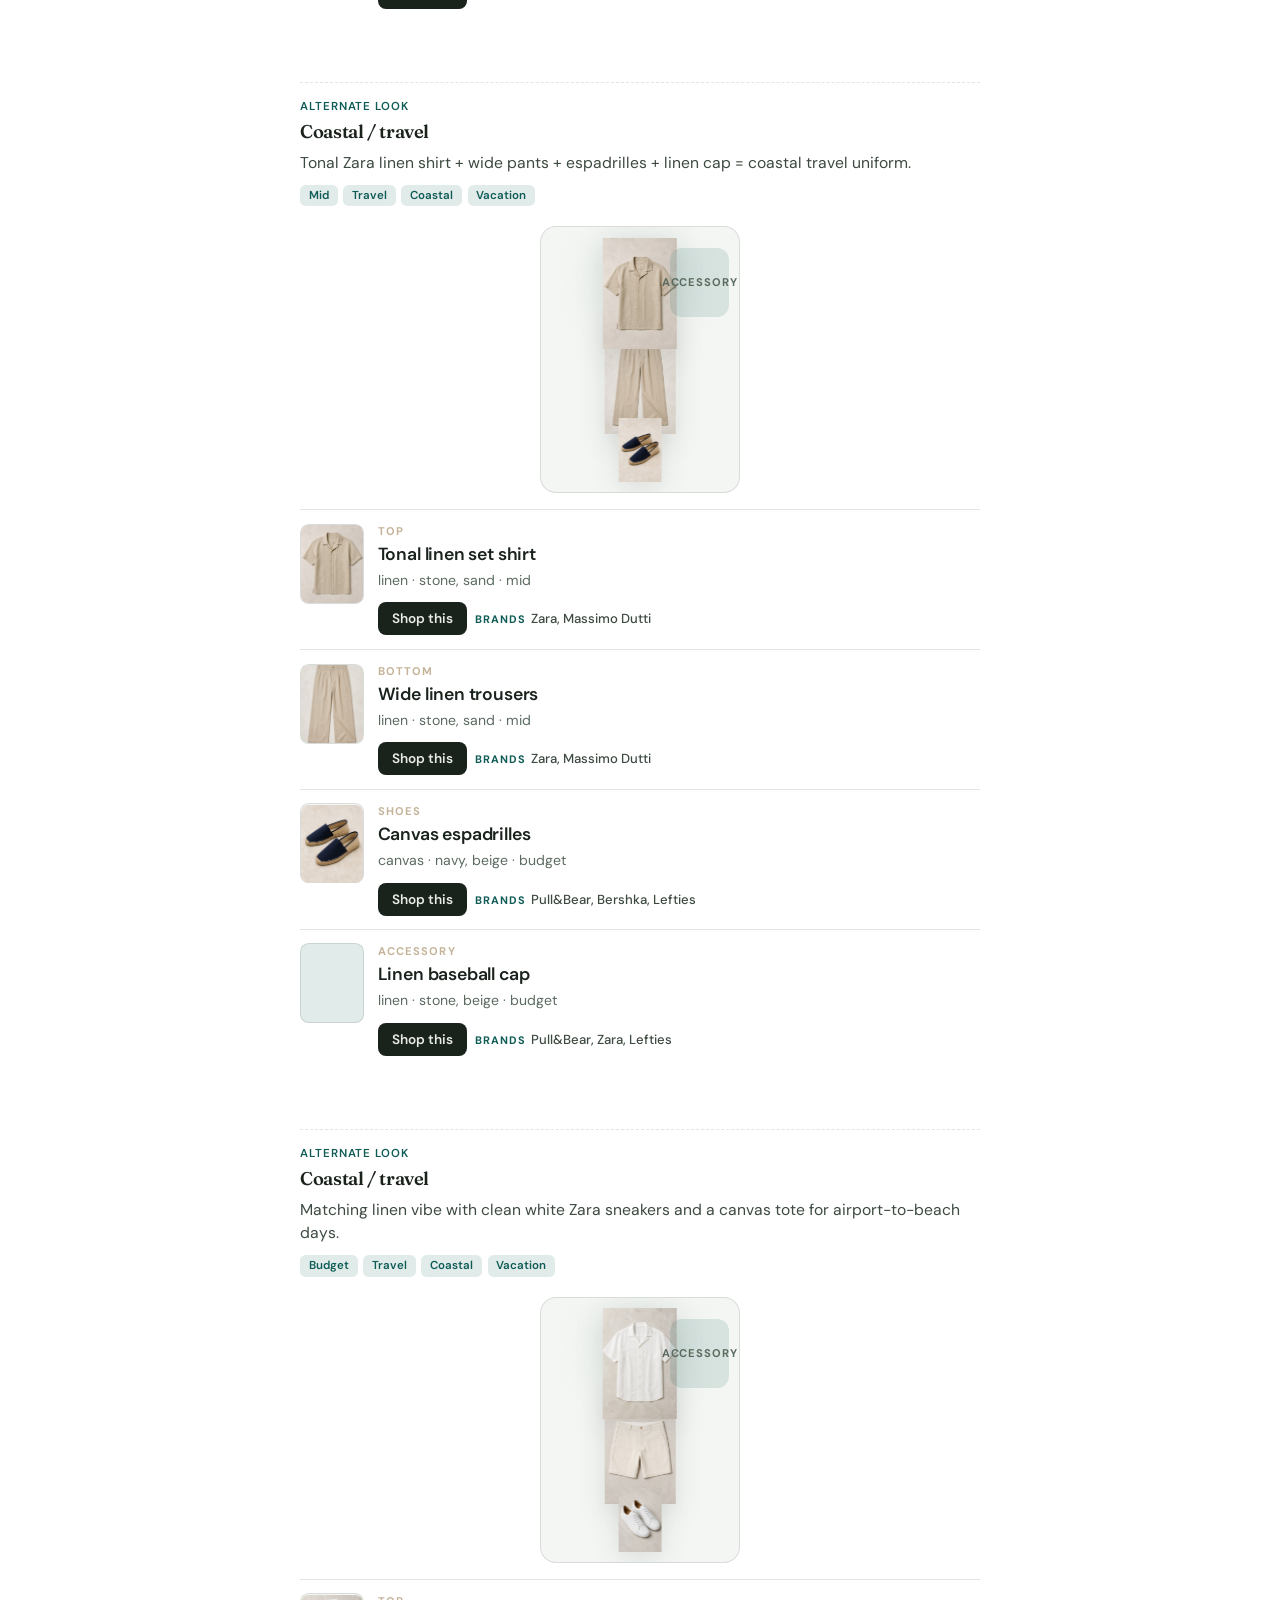
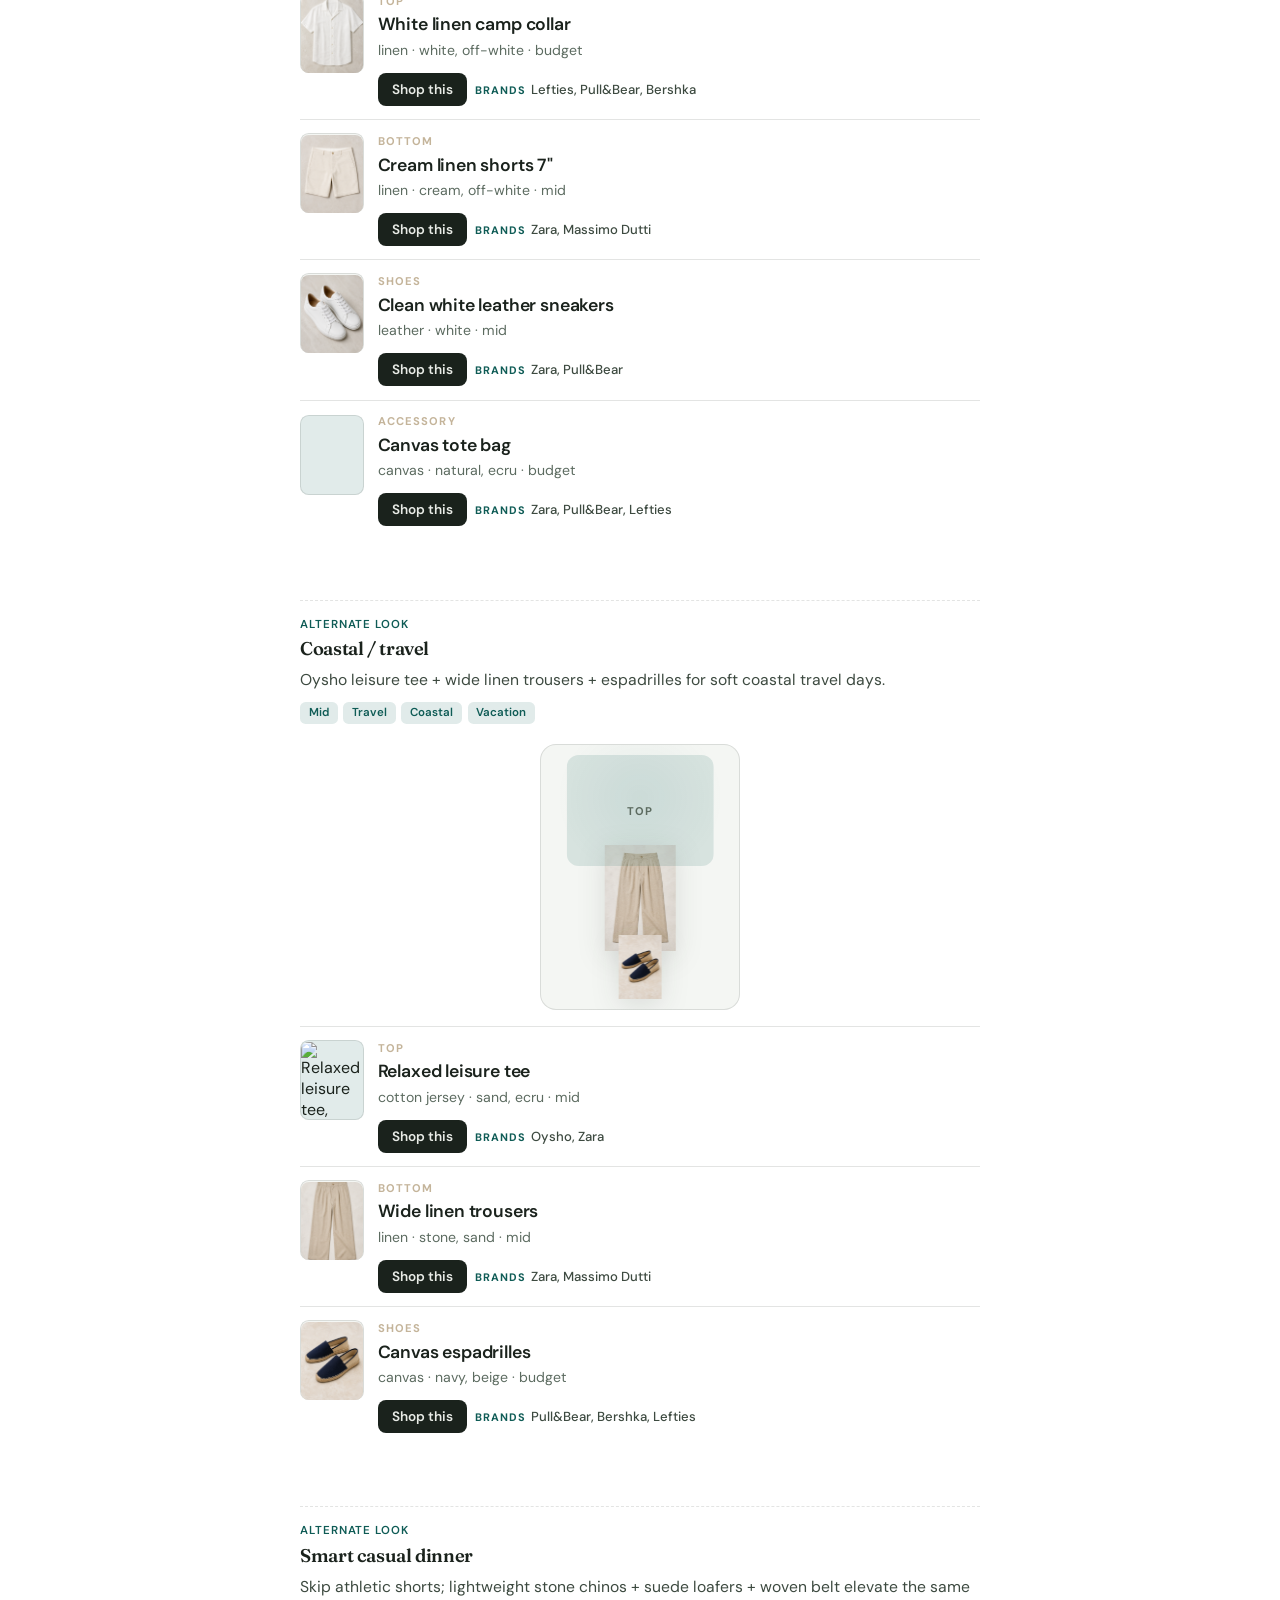
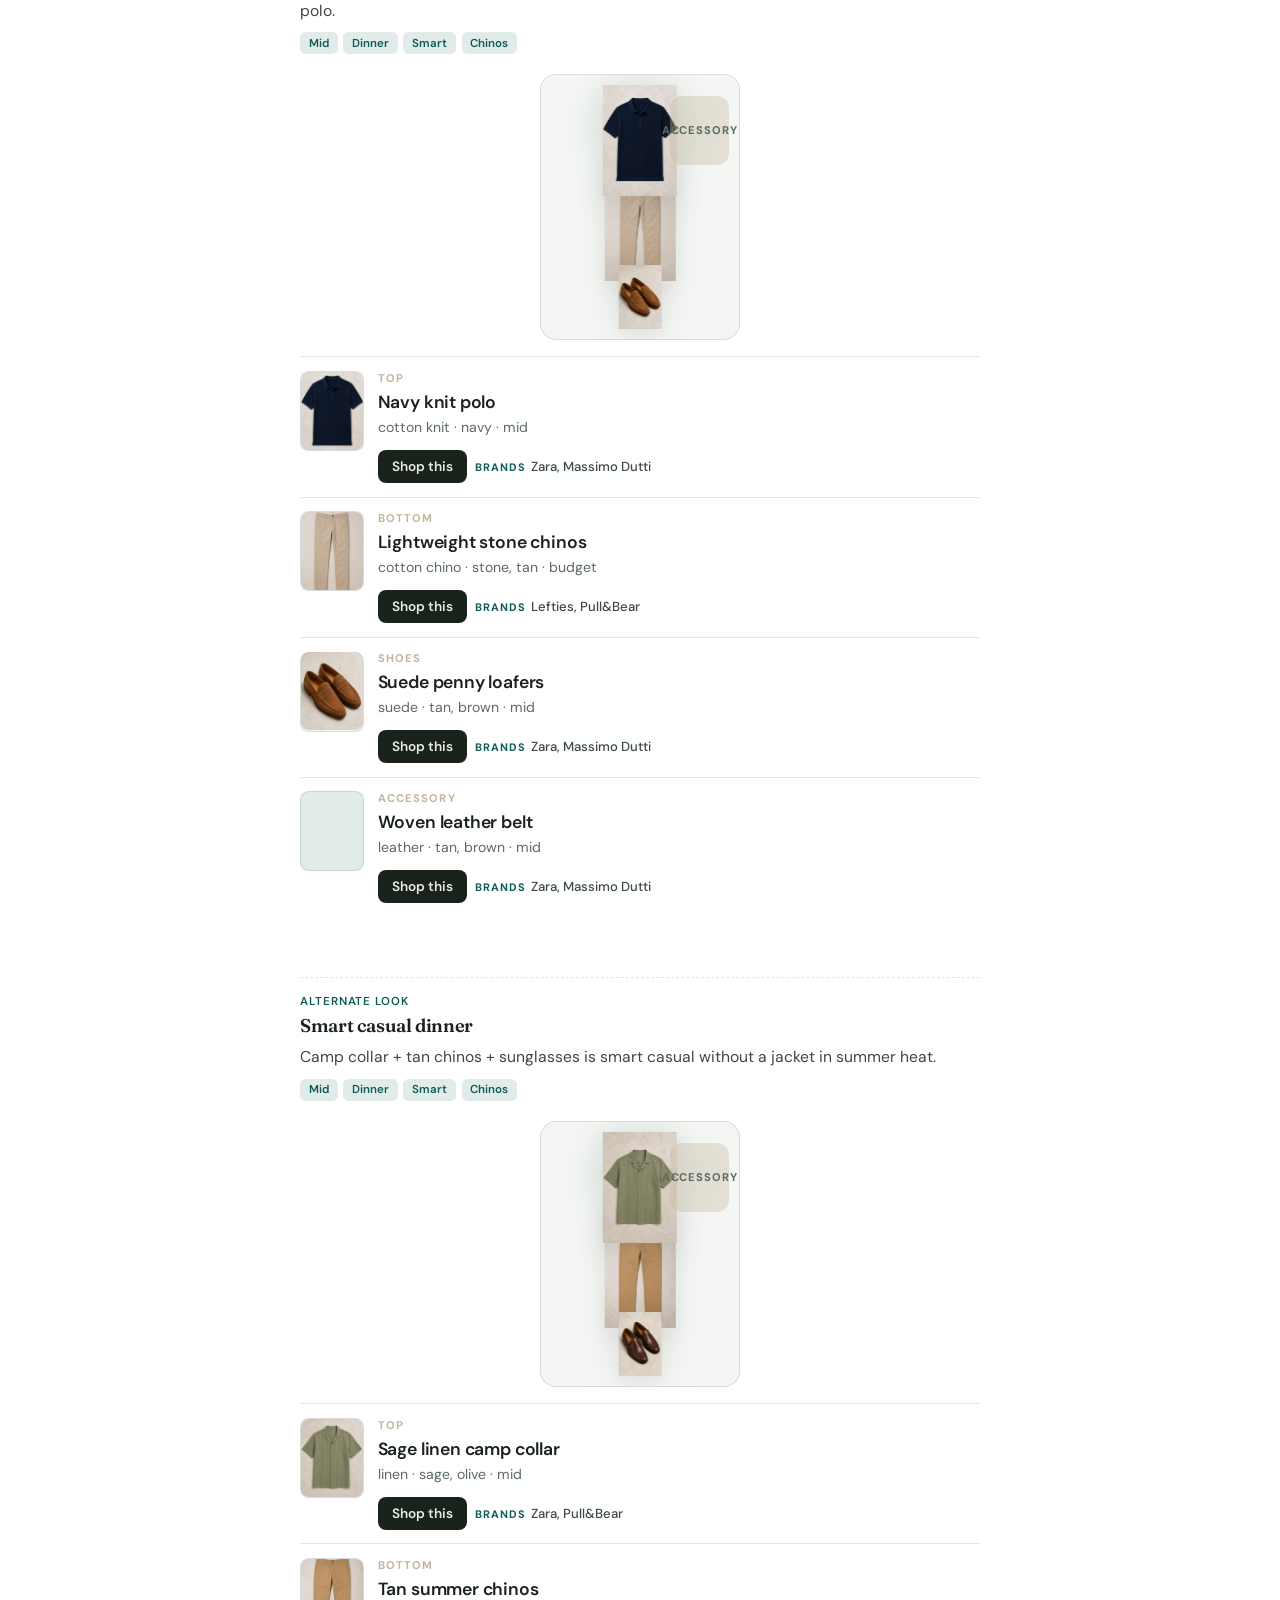
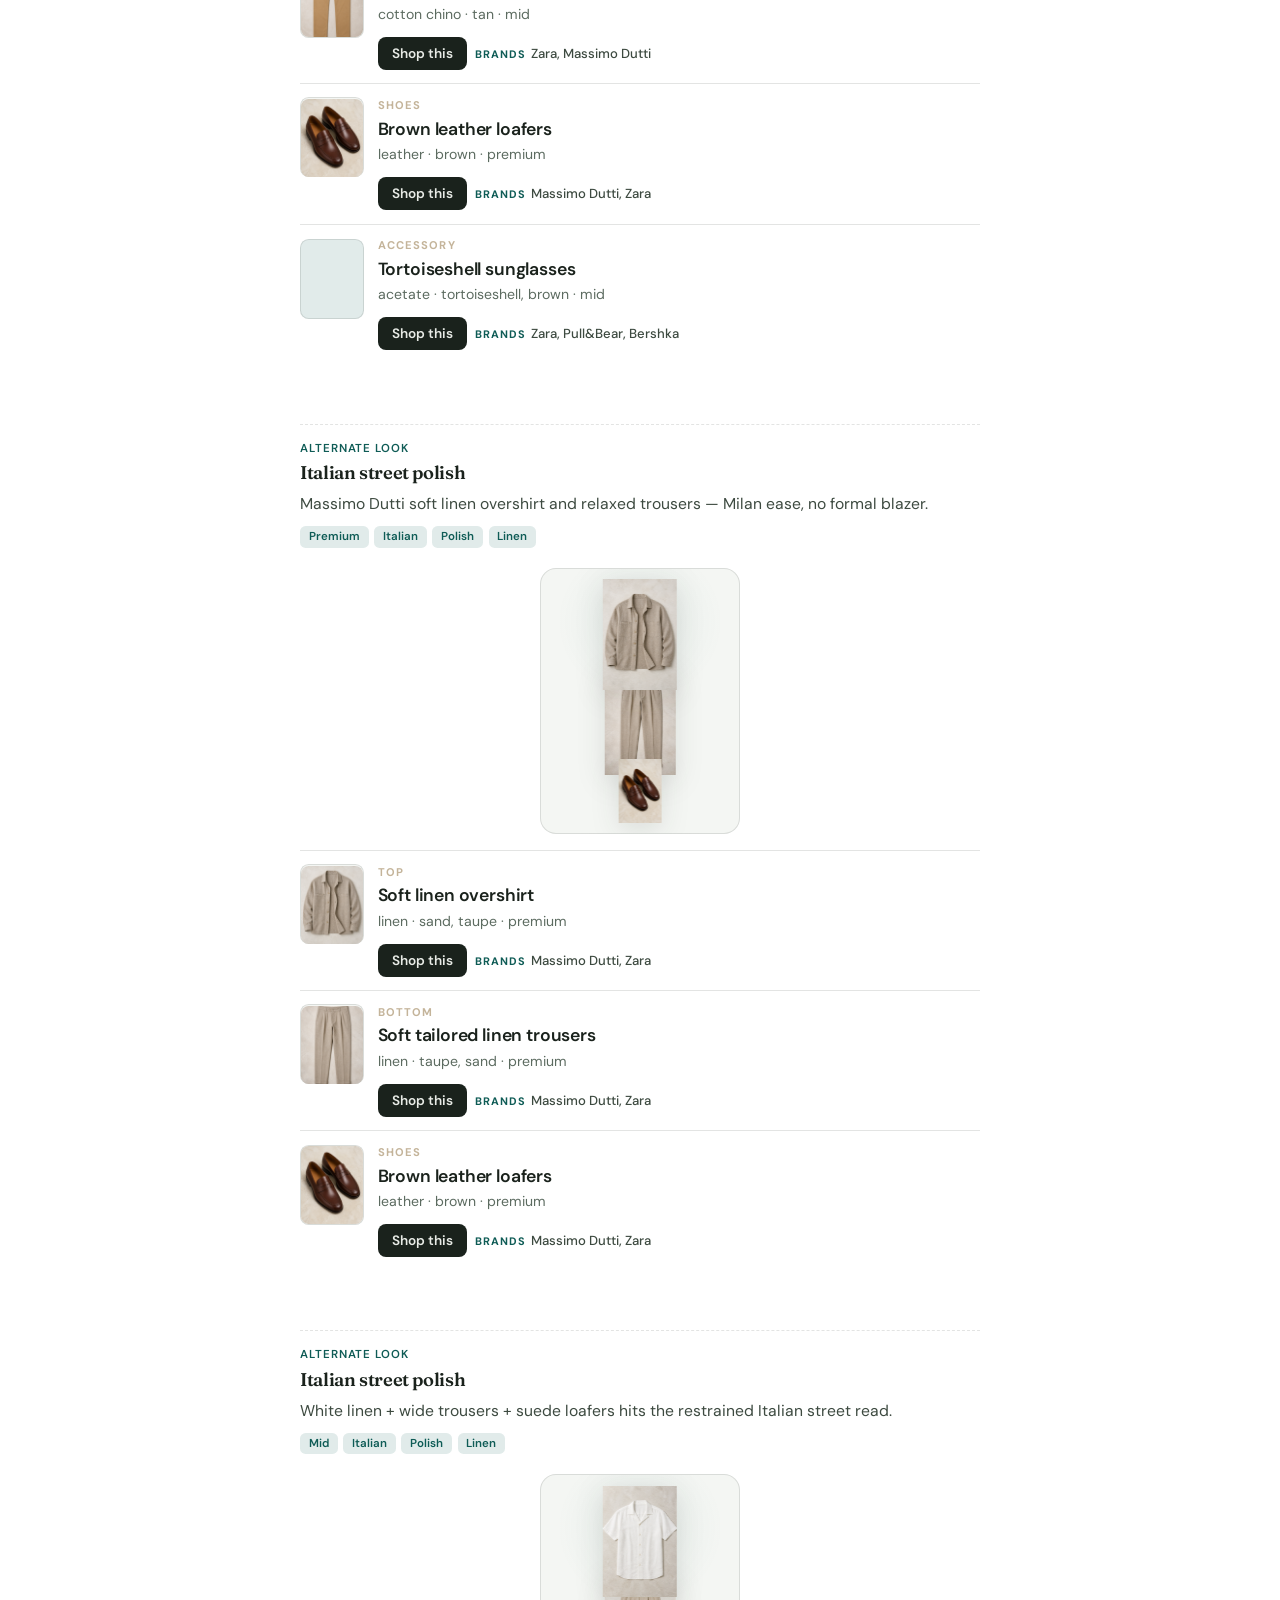
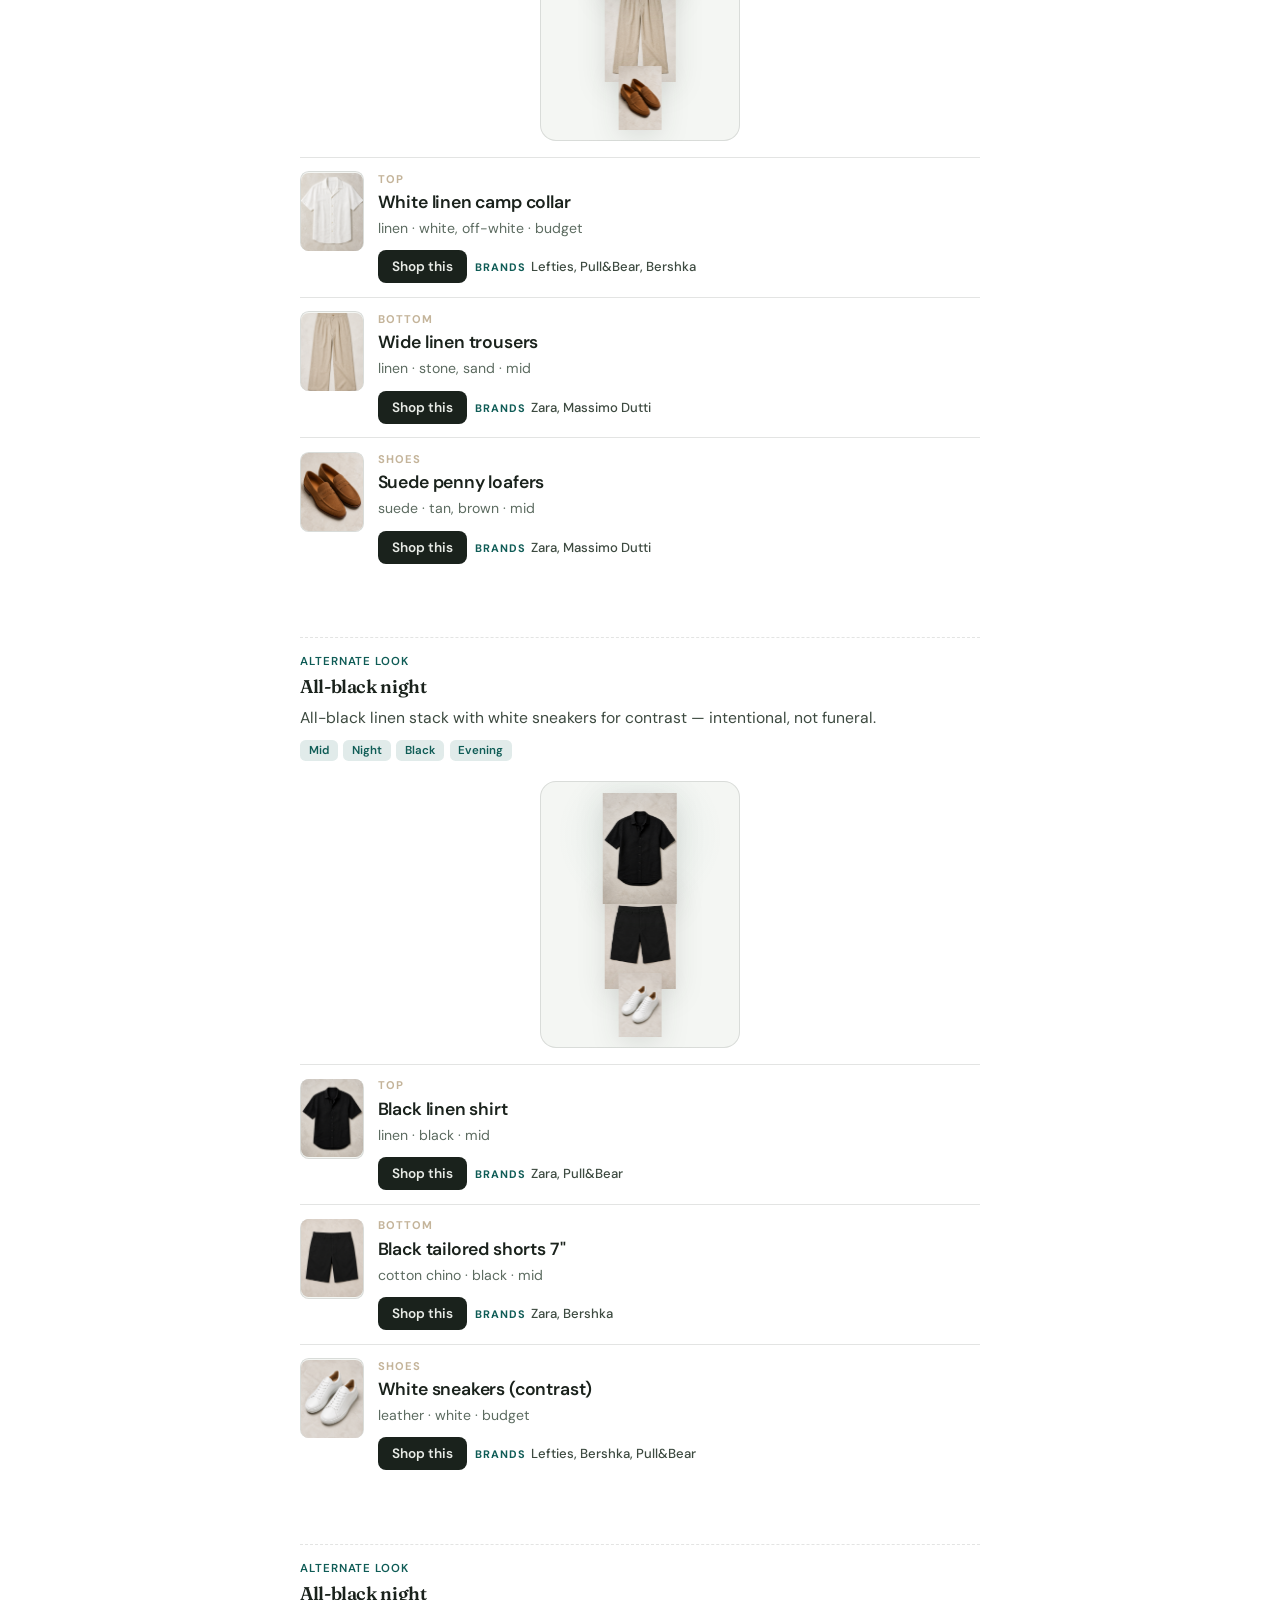
==== commit 7c106f0d: "Update summer outfits 2026 app" ====
--- a/index.html
+++ b/index.html
@@ -4,20 +4,21 @@
   <meta charset="UTF-8" />
   <meta name="viewport" content="width=device-width, initial-scale=1.0, viewport-fit=cover" />
   <meta name="theme-color" content="#e8ebe6" />
-  <meta name="description" content="Build casual men's summer 2026 outfits from Inditex brands — Zara, Pull&Bear, Massimo Dutti, Bershka, Stradivarius, Oysho, Lefties. Top / Bottom / Shoes combos with shop links." />
+  <meta name="description" content="Build casual men's summer 2026 outfits from Inditex brands — search occasions or paste a product link (local resolver) for Top / Bottom / Shoes / Accessories combos with shop links." />
   <title>Summer Outfits 2026</title>
   <link rel="preconnect" href="https://fonts.googleapis.com" />
   <link rel="preconnect" href="https://fonts.gstatic.com" crossorigin />
   <link href="https://fonts.googleapis.com/css2?family=DM+Sans:ital,opsz,wght@0,9..40,400;0,9..40,500;0,9..40,600;0,9..40,700;1,9..40,400&family=Fraunces:opsz,wght@9..144,500;9..144,600;9..144,700&display=swap" rel="stylesheet" />
   <script src="dong-ui/theme.js"></script>
-  <link rel="stylesheet" href="dong-ui/theme.css" />
-  <link rel="stylesheet" href="styles.css" />
+  <link rel="stylesheet" href="dong-ui/theme.css?v=2" />
+  <link rel="stylesheet" href="styles.css?v=2" />
   <link rel="icon" href="data:image/svg+xml,<svg xmlns='http://www.w3.org/2000/svg' viewBox='0 0 100 100'><text y='.9em' font-size='90'>☀</text></svg>" />
 </head>
 <body>
   <div id="app">
     <header class="topbar">
       <a class="brand" href="#">Summer Outfits 2026</a>
+      <a class="dong-home-link" href="https://dong-xuyong.github.io/" aria-label="Back to all apps">&#8592; Apps</a>
       <button type="button" data-dong-theme-toggle aria-label="Toggle color theme"></button>
     </header>
 
@@ -25,7 +26,7 @@
       <section class="hero" aria-labelledby="hero-title">
         <p class="hero-brand">Summer Outfits 2026</p>
         <h1 id="hero-title">Build the look. Shop the pieces.</h1>
-        <p class="hero-sub">Casual men's summer 2026 looks built from Inditex — Zara, Pull&amp;Bear, Massimo Dutti, Bershka, Stradivarius, Oysho, Lefties. Search an occasion, get a full combo with brand shop links.</p>
+        <p class="hero-sub">Casual men's summer 2026 looks built from Inditex — Zara, Pull&amp;Bear, Massimo Dutti, Bershka, Stradivarius, Oysho, Lefties. Search an occasion, or paste a product link (accessories included) when running the local resolver, to get a full combo with brand shop links.</p>
         <form id="search-form" class="search-form" role="search">
           <label class="sr-only" for="search-input">Search outfits</label>
           <input
@@ -36,6 +37,13 @@
           />
           <button type="submit" class="btn-primary">Find outfits</button>
         </form>
+        <form id="product-form" class="product-form" aria-label="Personalize from product link">
+          <label class="sr-only" for="product-url">Product URL</label>
+          <input id="product-url" type="url" placeholder="Paste Zara product link…" autocomplete="off" />
+          <button type="submit" class="btn-secondary">Use this piece</button>
+          <button type="button" id="product-clear" class="btn-secondary" hidden>Clear</button>
+        </form>
+        <p id="product-status" class="product-status" role="status" aria-live="polite"></p>
       </section>
 
       <section class="filters" aria-label="Filters">
--- a/dong-ui/theme.css
+++ b/dong-ui/theme.css
@@ -303,3 +303,27 @@
 .dong-topbar .dong-theme-toggle {
   position: static;
 }
+
+.dong-home-link {
+  display: inline-flex;
+  align-items: center;
+  flex-shrink: 0;
+  min-height: 44px;
+  margin-left: auto;
+  padding: 0 0.5rem;
+  color: hsl(var(--muted-foreground));
+  font-size: 0.8rem;
+  font-weight: 600;
+  text-decoration: none;
+  white-space: nowrap;
+}
+
+.dong-home-link:hover,
+.dong-home-link:focus-visible {
+  color: hsl(var(--foreground));
+}
+
+/* App headers often push the toggle right with an auto margin; the link takes that role. */
+.dong-home-link + .dong-theme-toggle {
+  margin-left: 0 !important;
+}
--- a/styles.css
+++ b/styles.css
@@ -87,6 +87,11 @@
   -webkit-backdrop-filter: blur(12px);
 }
 
+.topbar .dong-theme-toggle {
+  position: static;
+  flex-shrink: 0;
+}
+
 .brand {
   font-family: var(--so-display);
   font-weight: 600;
@@ -188,6 +193,99 @@
   transform: scale(0.98);
 }
 
+.btn-secondary {
+  padding: 0.85rem 1.25rem;
+  border: 1px solid var(--so-ink-soft);
+  border-radius: 0.65rem;
+  background: transparent;
+  color: var(--so-ink);
+  font: inherit;
+  font-weight: 600;
+  font-size: 0.95rem;
+  cursor: pointer;
+  transition: background 0.15s, border-color 0.15s, color 0.15s, transform 0.15s;
+}
+
+.btn-secondary:hover {
+  border-color: var(--so-ink);
+  background: color-mix(in srgb, var(--so-ink) 6%, transparent);
+}
+
+.btn-secondary:active {
+  transform: scale(0.98);
+}
+
+/* Product URL form — under search */
+.product-form {
+  display: flex;
+  gap: 0.5rem;
+  flex-wrap: wrap;
+  margin-top: 0.65rem;
+  align-items: center;
+}
+
+.product-form input[type="url"] {
+  flex: 1 1 200px;
+  min-width: 0;
+  padding: 0.85rem 1rem;
+  border: 1px solid var(--so-line);
+  border-radius: 0.65rem;
+  background: var(--so-surface);
+  color: var(--so-ink);
+  font: inherit;
+  font-size: 1rem;
+  outline: none;
+  transition: border-color 0.15s, box-shadow 0.15s;
+}
+
+.product-form input[type="url"]:focus {
+  border-color: var(--so-teal);
+  box-shadow: 0 0 0 3px var(--so-teal-soft);
+}
+
+.product-form input[type="url"]::placeholder {
+  color: var(--so-mute);
+}
+
+.product-status {
+  flex: 1 1 100%;
+  margin: 0;
+  font-size: 0.82rem;
+  line-height: 1.4;
+  color: var(--so-mute);
+}
+
+.product-status.is-error {
+  color: #8a4a3a;
+}
+
+html.dark .product-status.is-error {
+  color: #d4a090;
+}
+
+.locked-banner {
+  display: flex;
+  flex-wrap: wrap;
+  align-items: center;
+  gap: 0.5rem 0.85rem;
+  margin-top: 0.75rem;
+  padding: 0.55rem 0.75rem;
+  border: 1px solid var(--so-line);
+  border-left: 3px solid var(--so-teal);
+  border-radius: 0.5rem;
+  background: var(--so-teal-soft);
+  font-size: 0.85rem;
+  color: var(--so-ink-soft);
+  line-height: 1.35;
+}
+
+.locked-banner .btn-secondary {
+  margin-left: auto;
+  padding: 0.35rem 0.7rem;
+  font-size: 0.78rem;
+  border-color: var(--so-line);
+}
+
 /* —— Filters —— */
 .filters {
   padding: 0.5rem 0 1.5rem;
@@ -312,7 +410,7 @@
   text-transform: capitalize;
 }
 
-/* Look stage — stacked Top / Bottom / Shoes */
+/* Look stage — stacked Top / Bottom / Shoes / Accessory */
 .look-stage {
   position: relative;
   width: min(100%, 280px);
@@ -364,6 +462,19 @@
   animation-delay: 0.24s;
 }
 
+/* Smaller upper-right accent — clears shoes at bottom */
+.look-layer--accessory {
+  top: 8%;
+  left: auto;
+  right: 5%;
+  transform: none;
+  width: 30%;
+  height: 26%;
+  z-index: 4;
+  animation: formLayerEdge 0.55s ease both;
+  animation-delay: 0.18s;
+}
+
 .look-layer img {
   max-width: 100%;
   max-height: 100%;
@@ -411,7 +522,18 @@
   }
 }
 
-/* Slot sections — Top / Bottom / Shoes */
+@keyframes formLayerEdge {
+  from {
+    opacity: 0;
+    transform: translateY(10px) scale(0.96);
+  }
+  to {
+    opacity: 1;
+    transform: translateY(0) scale(1);
+  }
+}
+
+/* Slot sections — Top / Bottom / Shoes / Accessory */
 .slot-stack {
   display: flex;
   flex-direction: column;
@@ -427,6 +549,23 @@
 .slot-section:nth-child(1) { animation-delay: 0.05s; }
 .slot-section:nth-child(2) { animation-delay: 0.12s; }
 .slot-section:nth-child(3) { animation-delay: 0.19s; }
+.slot-section:nth-child(4) { animation-delay: 0.26s; }
+
+.slot-section.is-locked {
+  margin: 0 -0.35rem;
+  padding-left: 0.35rem;
+  padding-right: 0.35rem;
+  border-radius: 0.5rem;
+  border-top-color: transparent;
+  background: color-mix(in srgb, var(--so-teal-soft) 55%, transparent);
+  box-shadow: inset 0 0 0 1px color-mix(in srgb, var(--so-teal) 28%, var(--so-line));
+}
+
+.slot-price {
+  font-weight: 650;
+  color: var(--so-teal);
+  letter-spacing: -0.01em;
+}
 
 .slot-row {
   display: flex;
@@ -607,7 +746,20 @@
 }
 
 @media (max-width: 480px) {
-  .search-form .btn-primary {
+  .search-form .btn-primary,
+  .product-form .btn-primary,
+  .product-form .btn-secondary {
     width: 100%;
   }
-}
+
+  .locked-banner .btn-secondary {
+    width: auto;
+    margin-left: 0;
+  }
+
+  .look-layer--accessory {
+    width: 28%;
+    height: 24%;
+    right: 4%;
+  }
+}
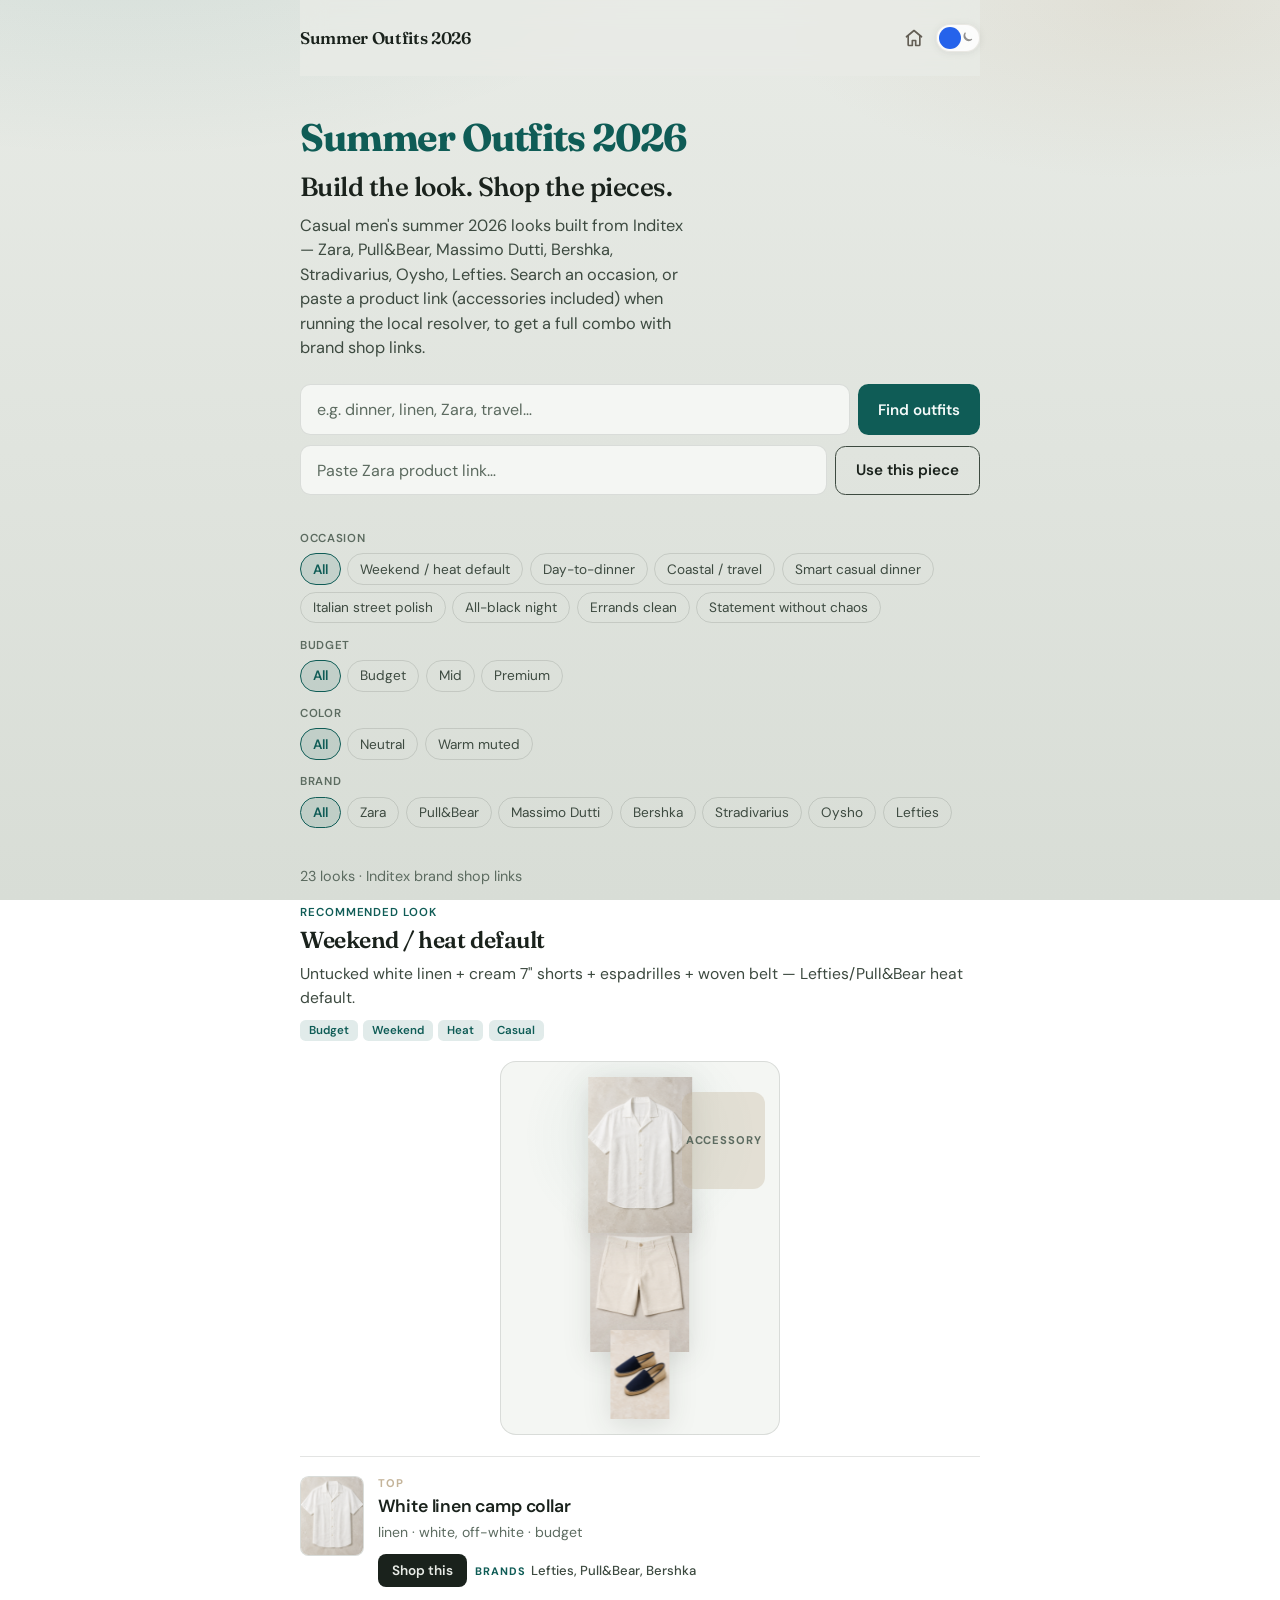
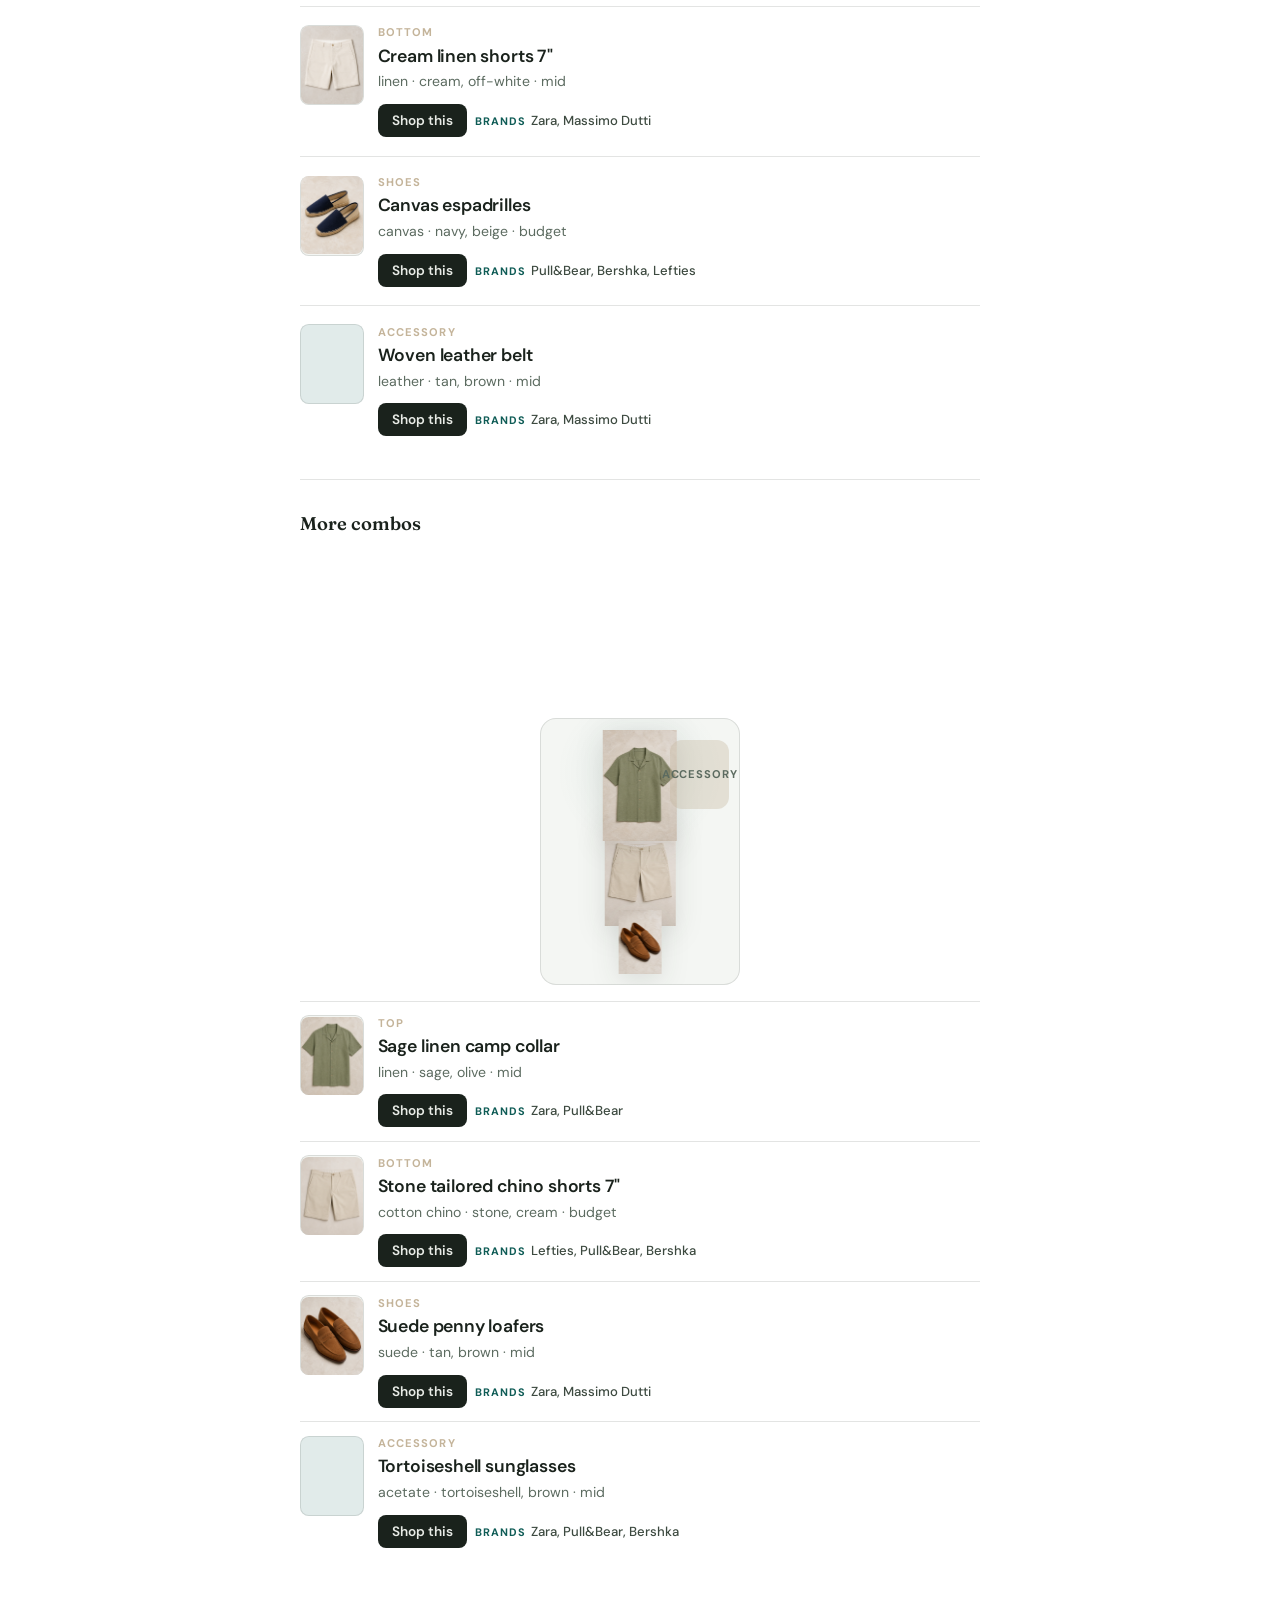
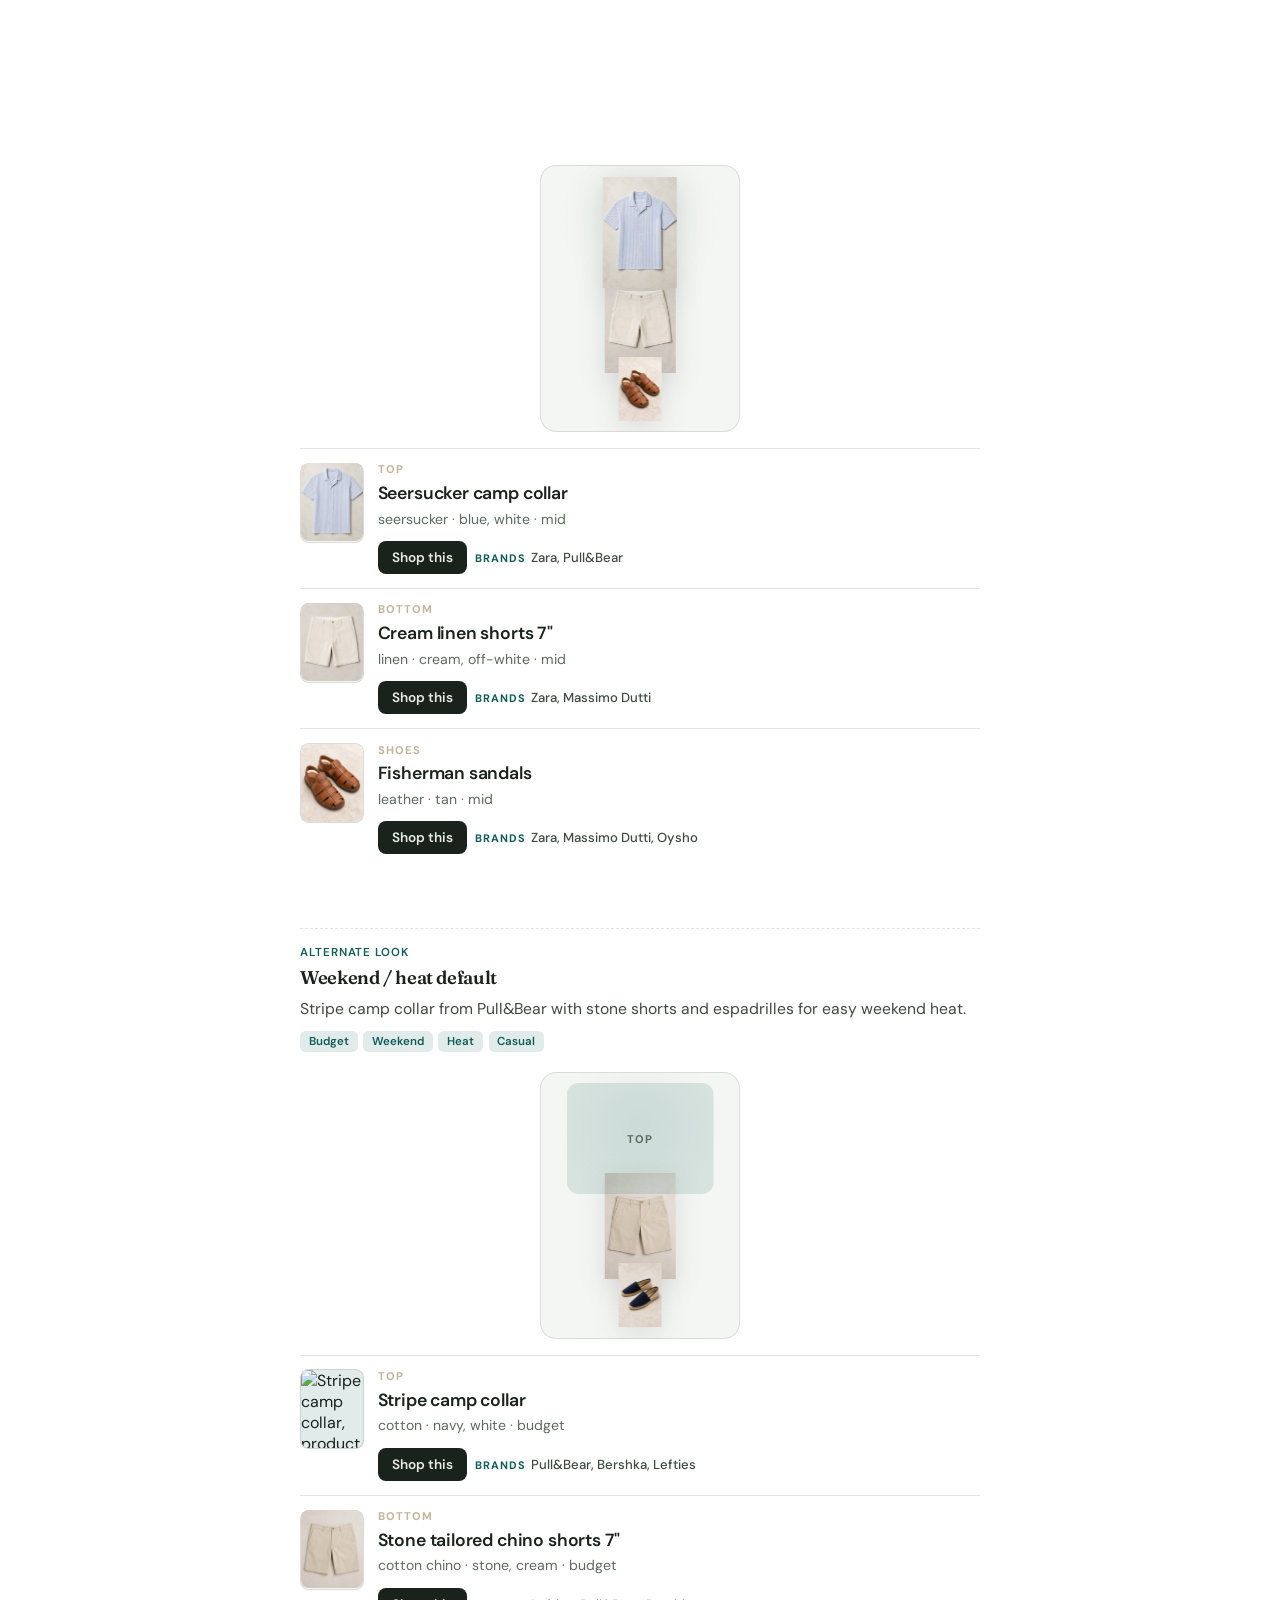
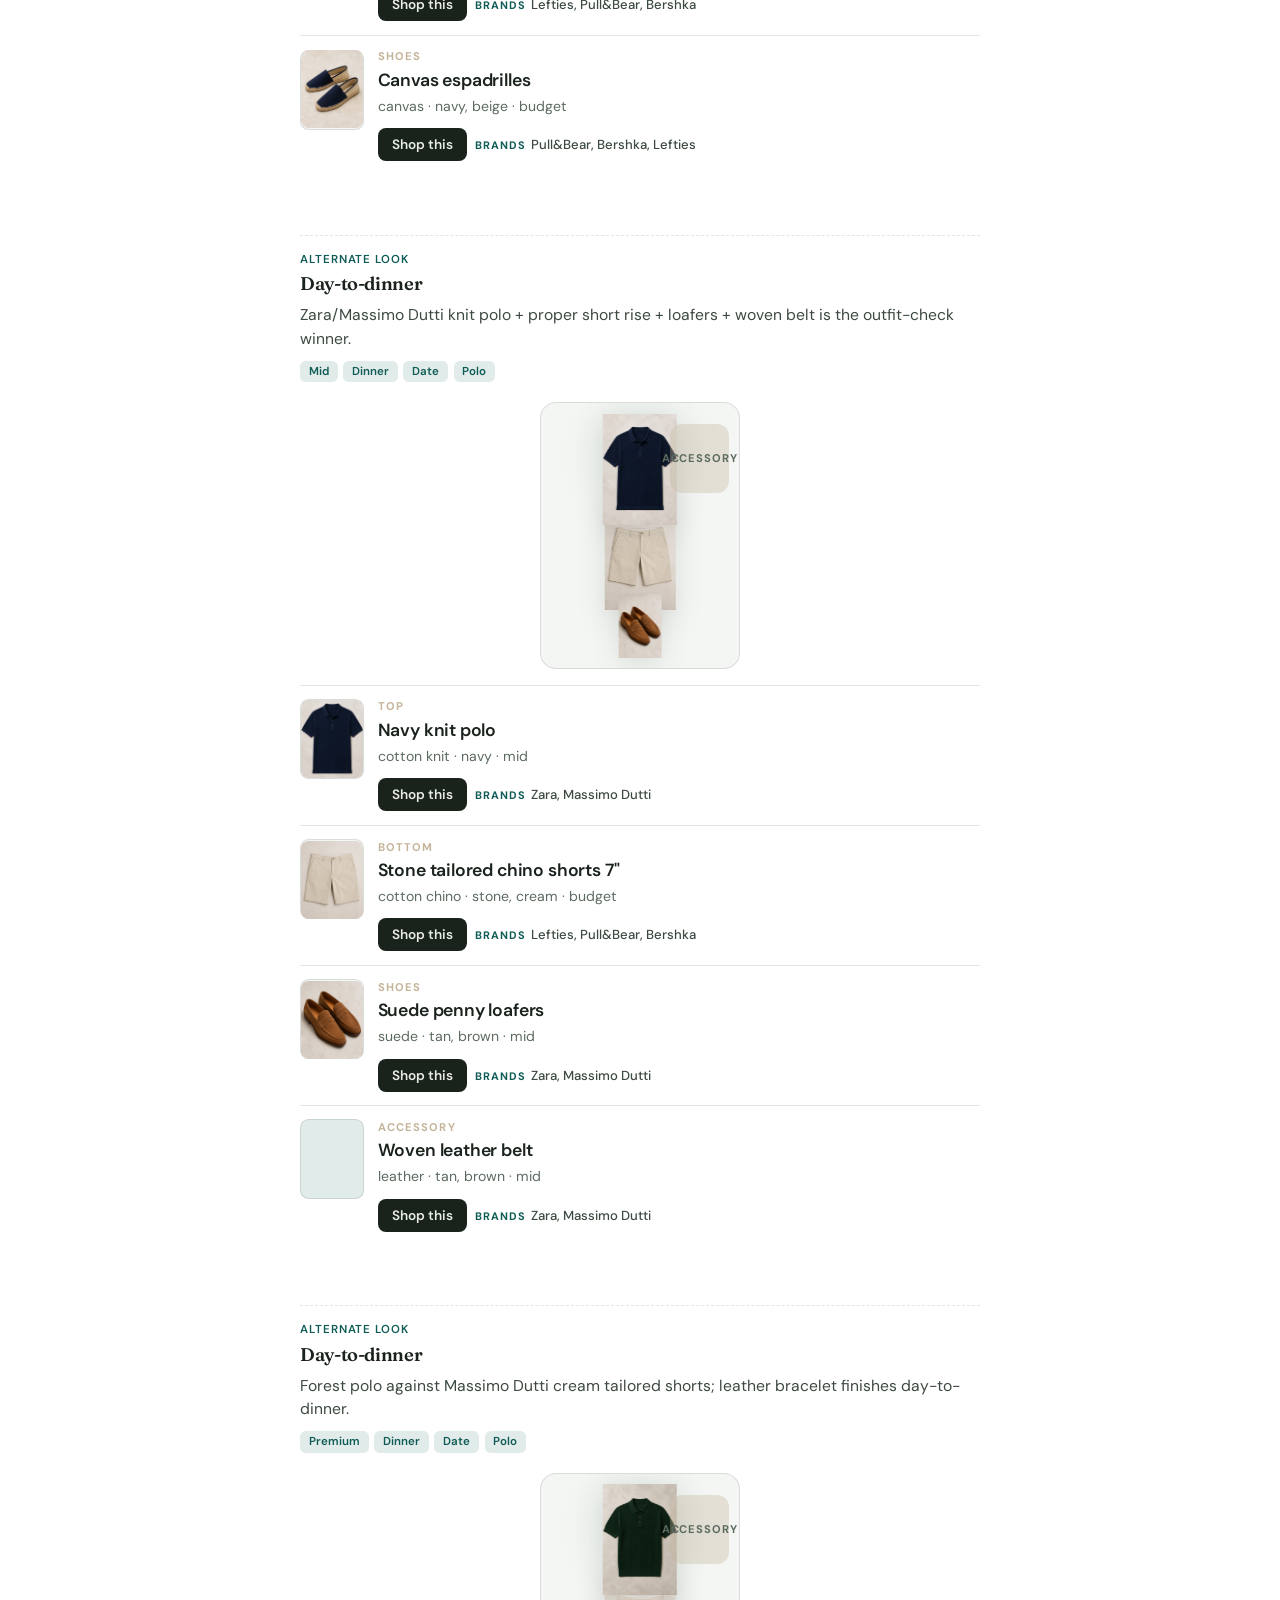
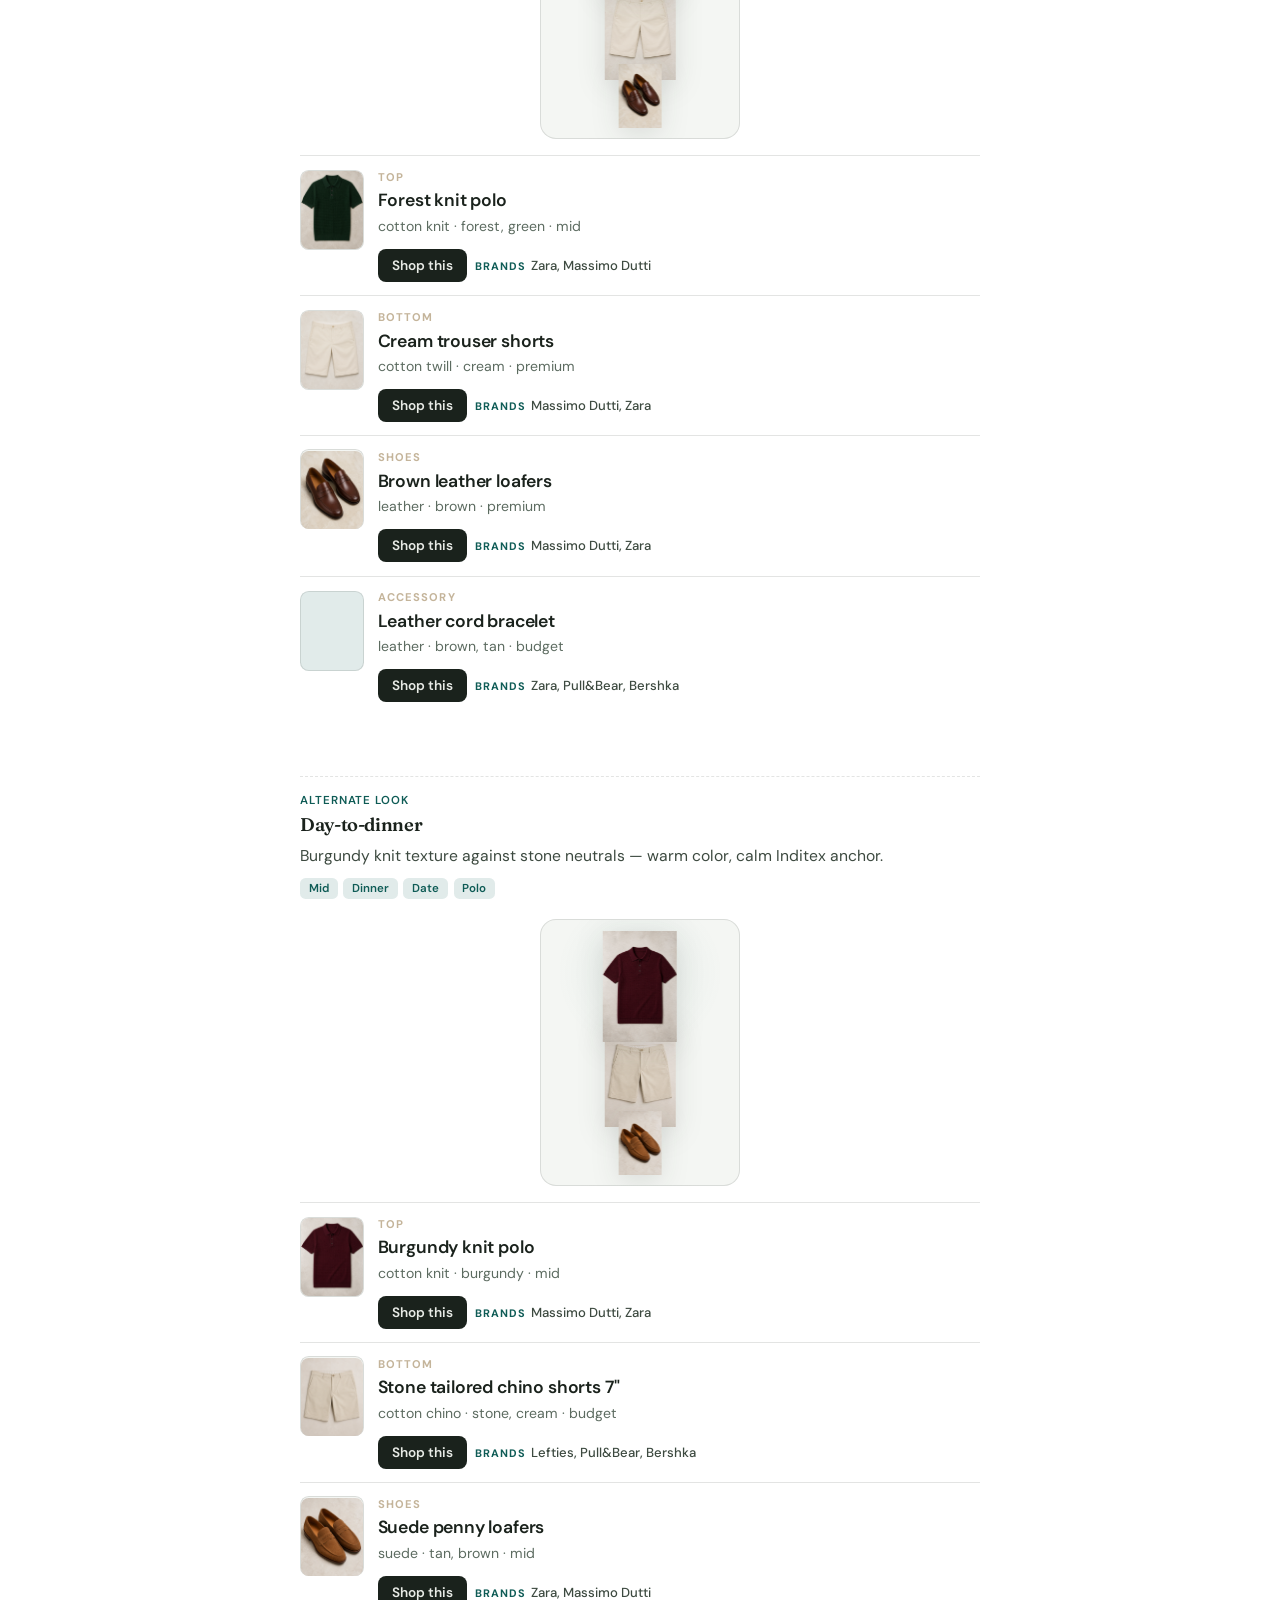
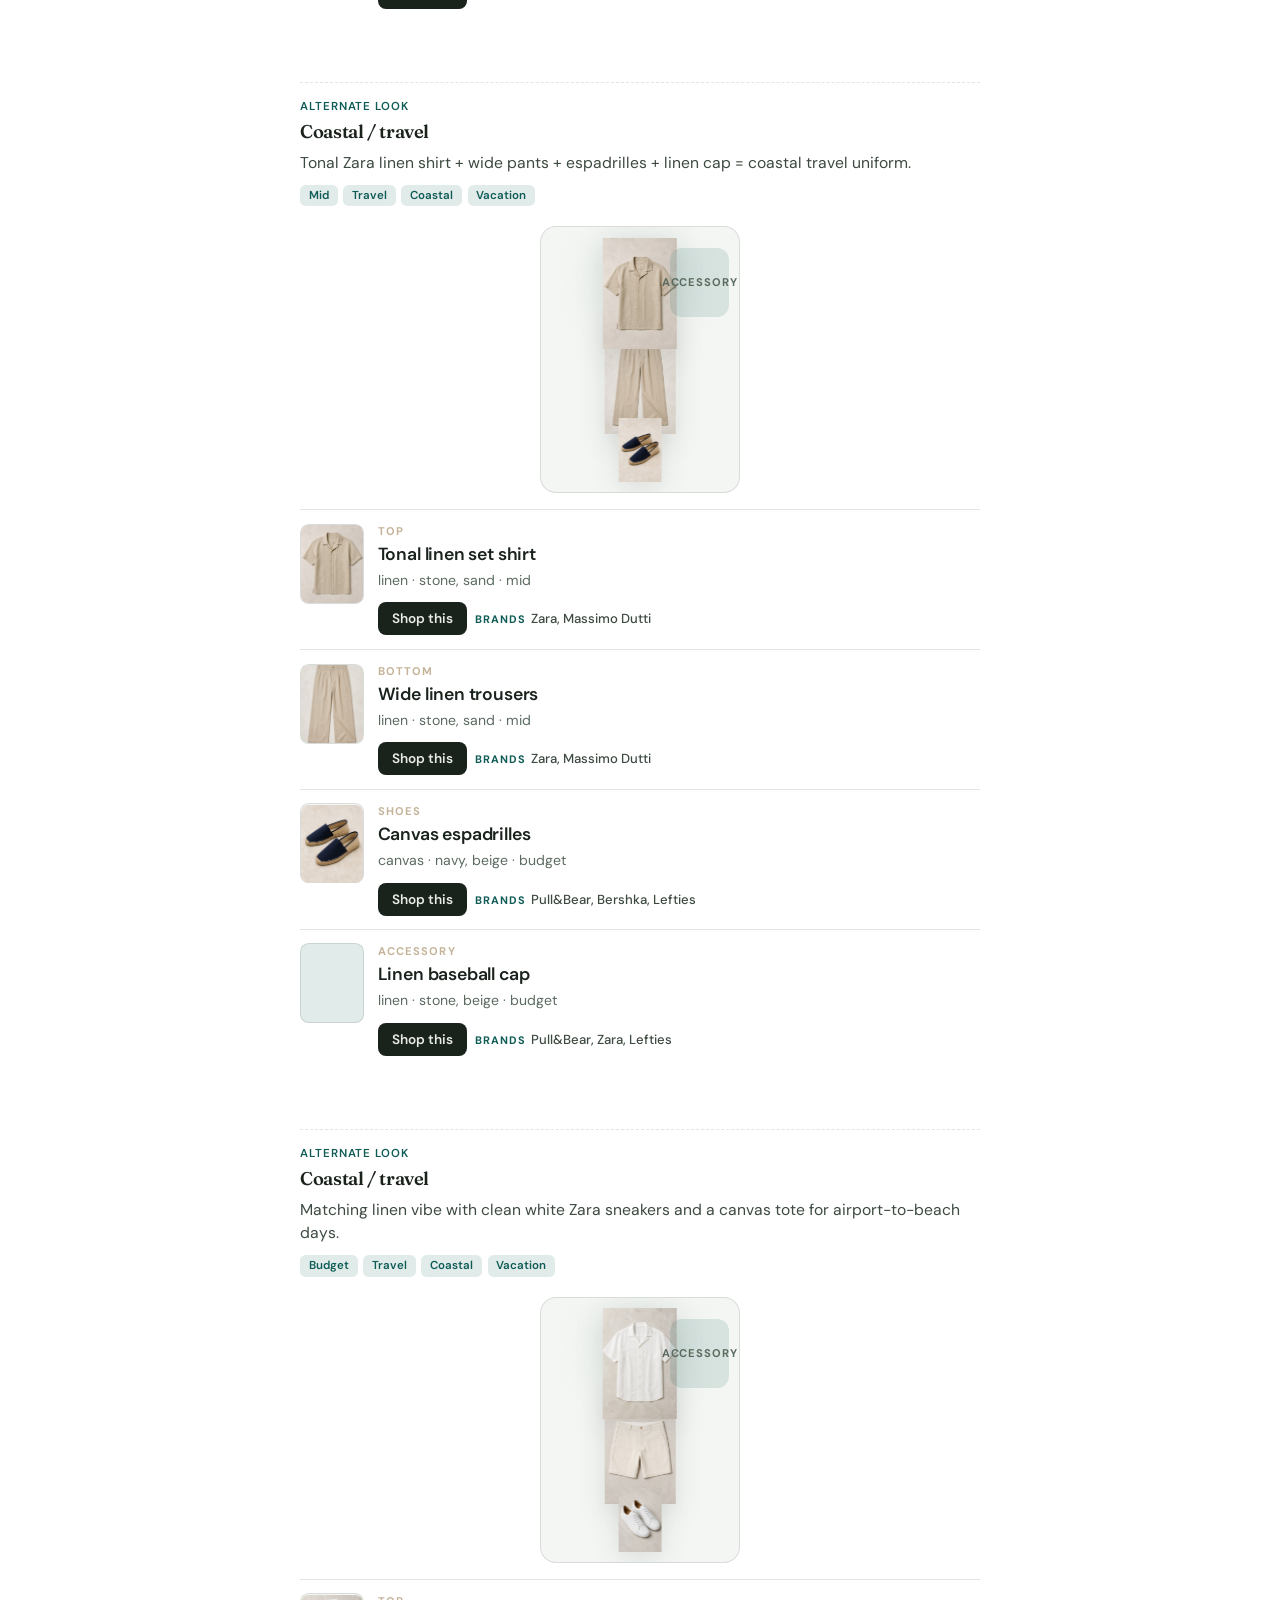
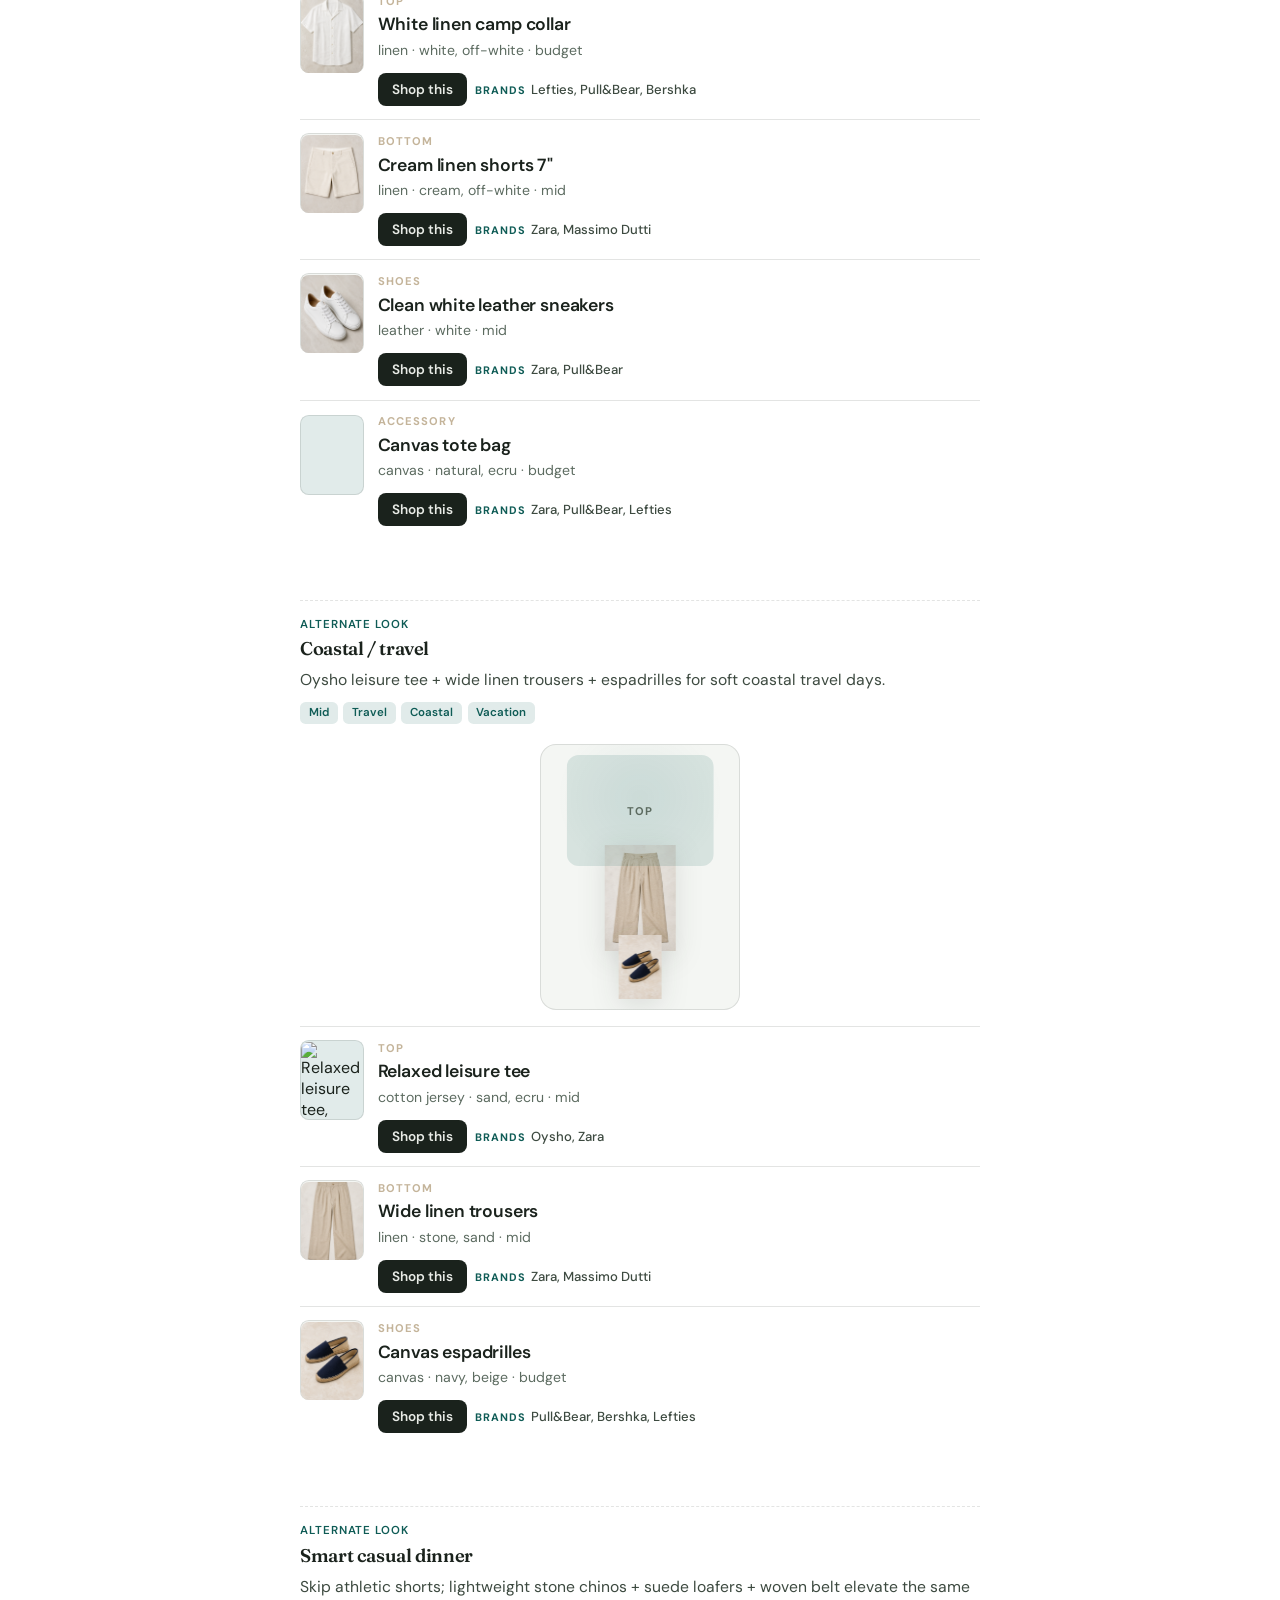
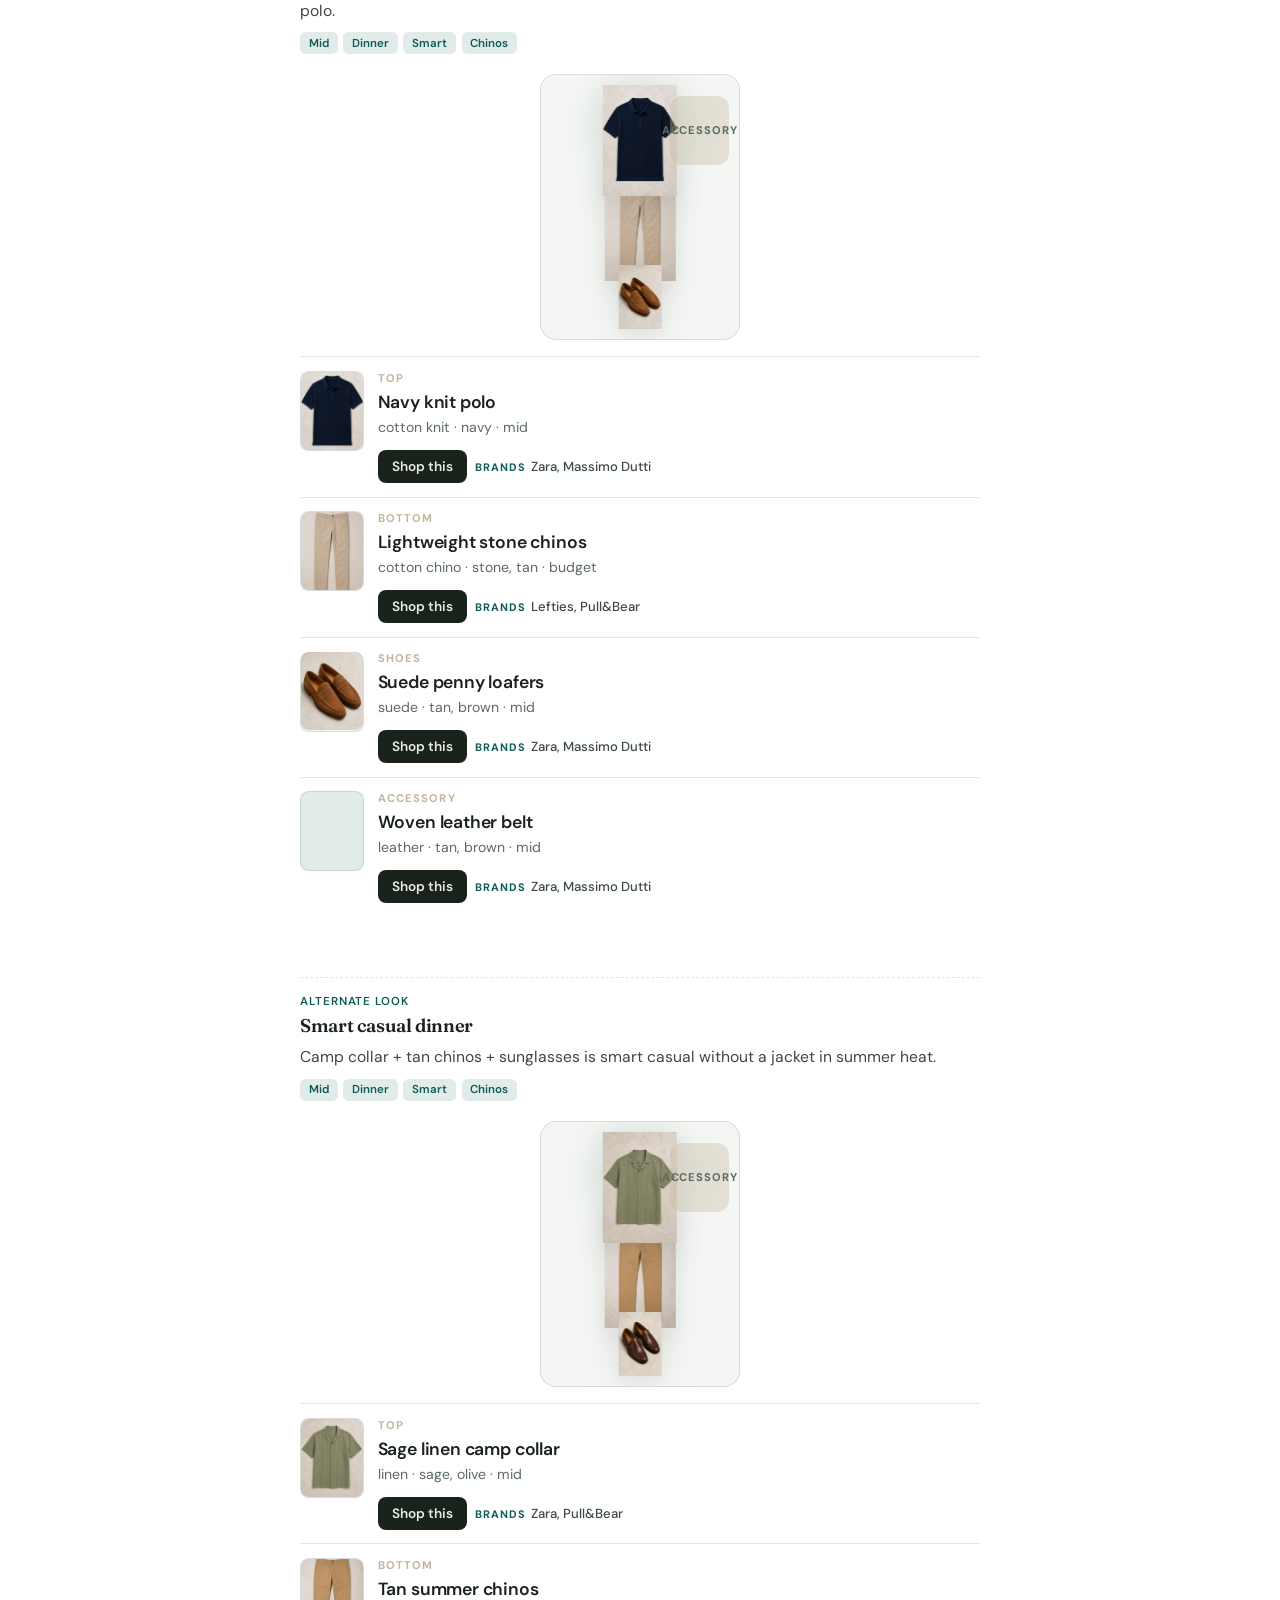
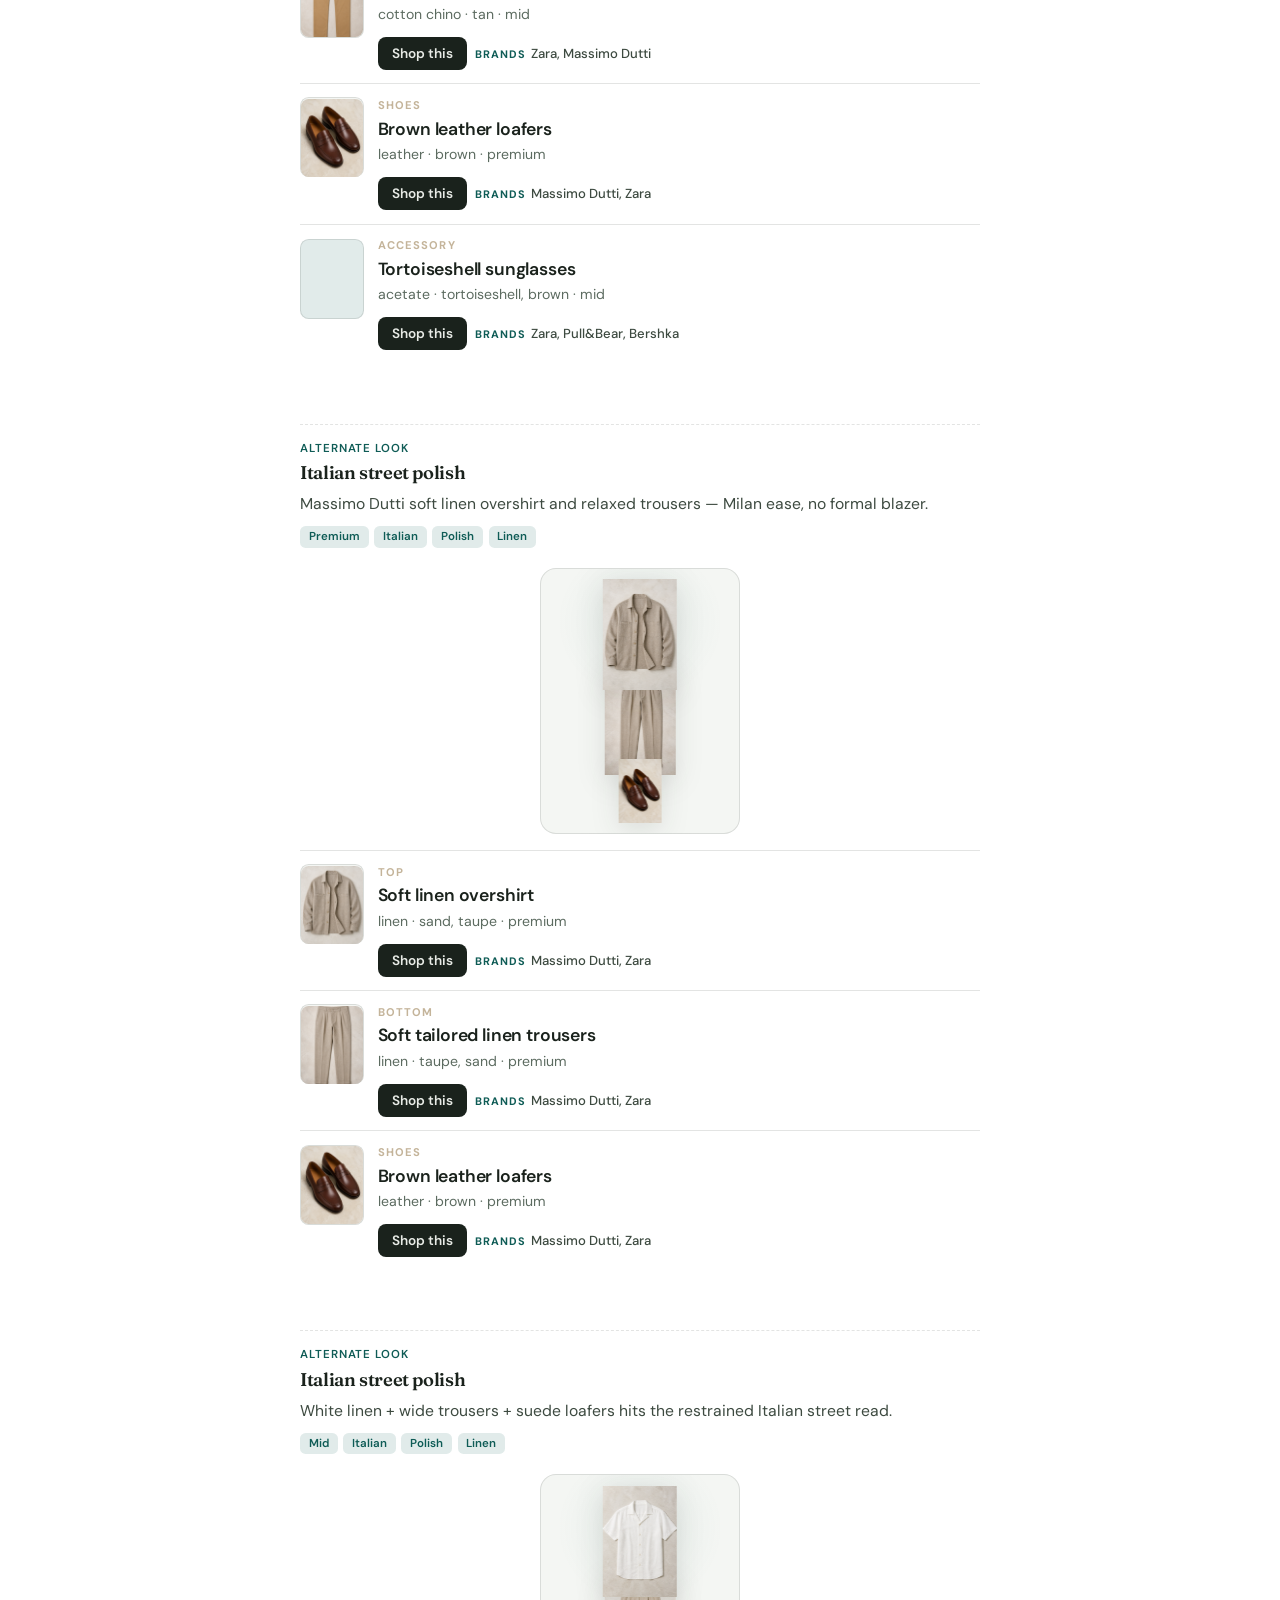
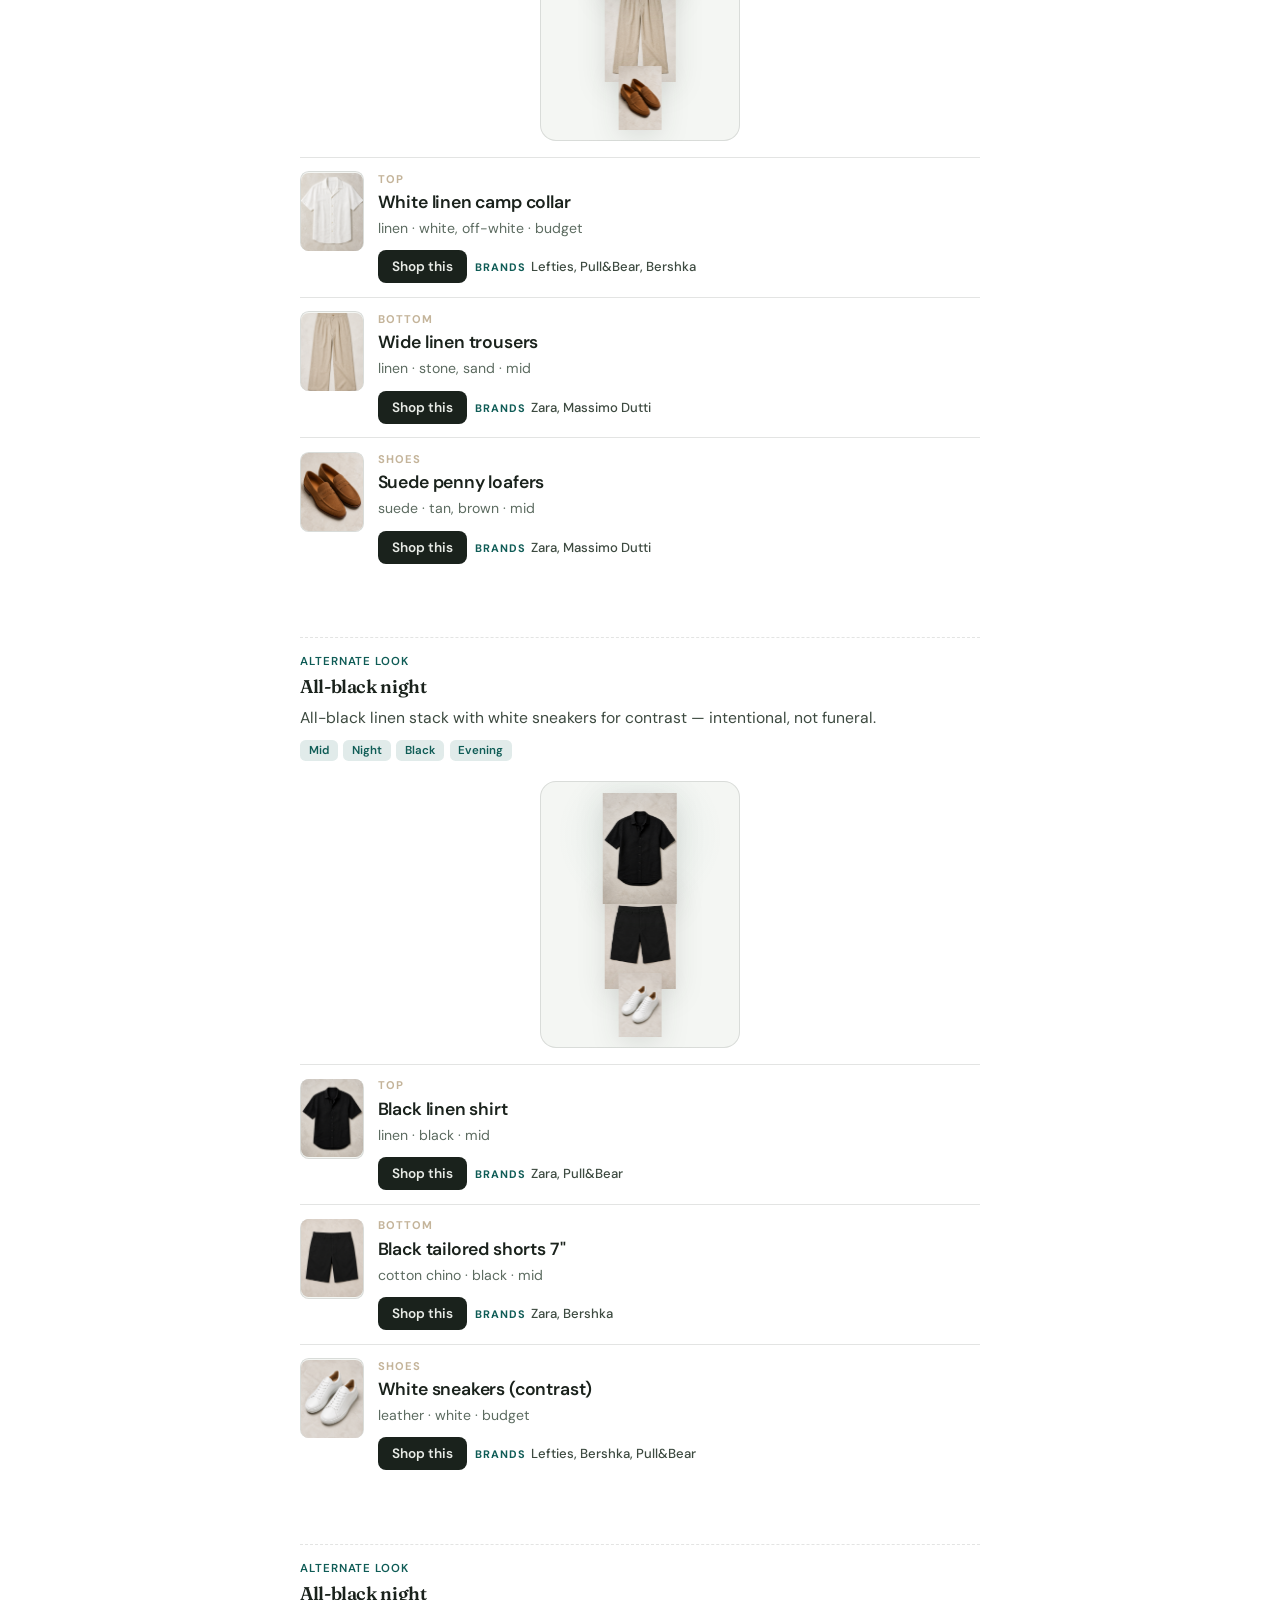
==== commit ce4d68aa: "Update summer outfits 2026 app" ====
--- a/index.html
+++ b/index.html
@@ -18,7 +18,7 @@
   <div id="app">
     <header class="topbar">
       <a class="brand" href="#">Summer Outfits 2026</a>
-      <a class="dong-home-link" href="https://dong-xuyong.github.io/" aria-label="Back to all apps">&#8592; Apps</a>
+      <a class="dong-home-link" href="https://dong-xuyong.github.io/" aria-label="Back to all apps" title="All apps"><svg viewBox="0 0 24 24" width="20" height="20" fill="none" stroke="currentColor" stroke-width="2" stroke-linecap="round" stroke-linejoin="round" aria-hidden="true"><path d="M3 10.5 12 3l9 7.5"/><path d="M5 9.5V20a1 1 0 0 0 1 1h4v-6h4v6h4a1 1 0 0 0 1-1V9.5"/></svg></a>
       <button type="button" data-dong-theme-toggle aria-label="Toggle color theme"></button>
     </header>
 
--- a/dong-ui/theme.css
+++ b/dong-ui/theme.css
@@ -307,20 +307,21 @@
 .dong-home-link {
   display: inline-flex;
   align-items: center;
+  justify-content: center;
   flex-shrink: 0;
-  min-height: 44px;
+  width: 44px;
+  height: 44px;
   margin-left: auto;
-  padding: 0 0.5rem;
+  border-radius: 999px;
   color: hsl(var(--muted-foreground));
-  font-size: 0.8rem;
-  font-weight: 600;
   text-decoration: none;
-  white-space: nowrap;
+  transition: color 0.15s, background-color 0.15s;
 }
 
 .dong-home-link:hover,
 .dong-home-link:focus-visible {
   color: hsl(var(--foreground));
+  background: hsl(var(--muted-foreground) / 0.12);
 }
 
 /* App headers often push the toggle right with an auto margin; the link takes that role. */
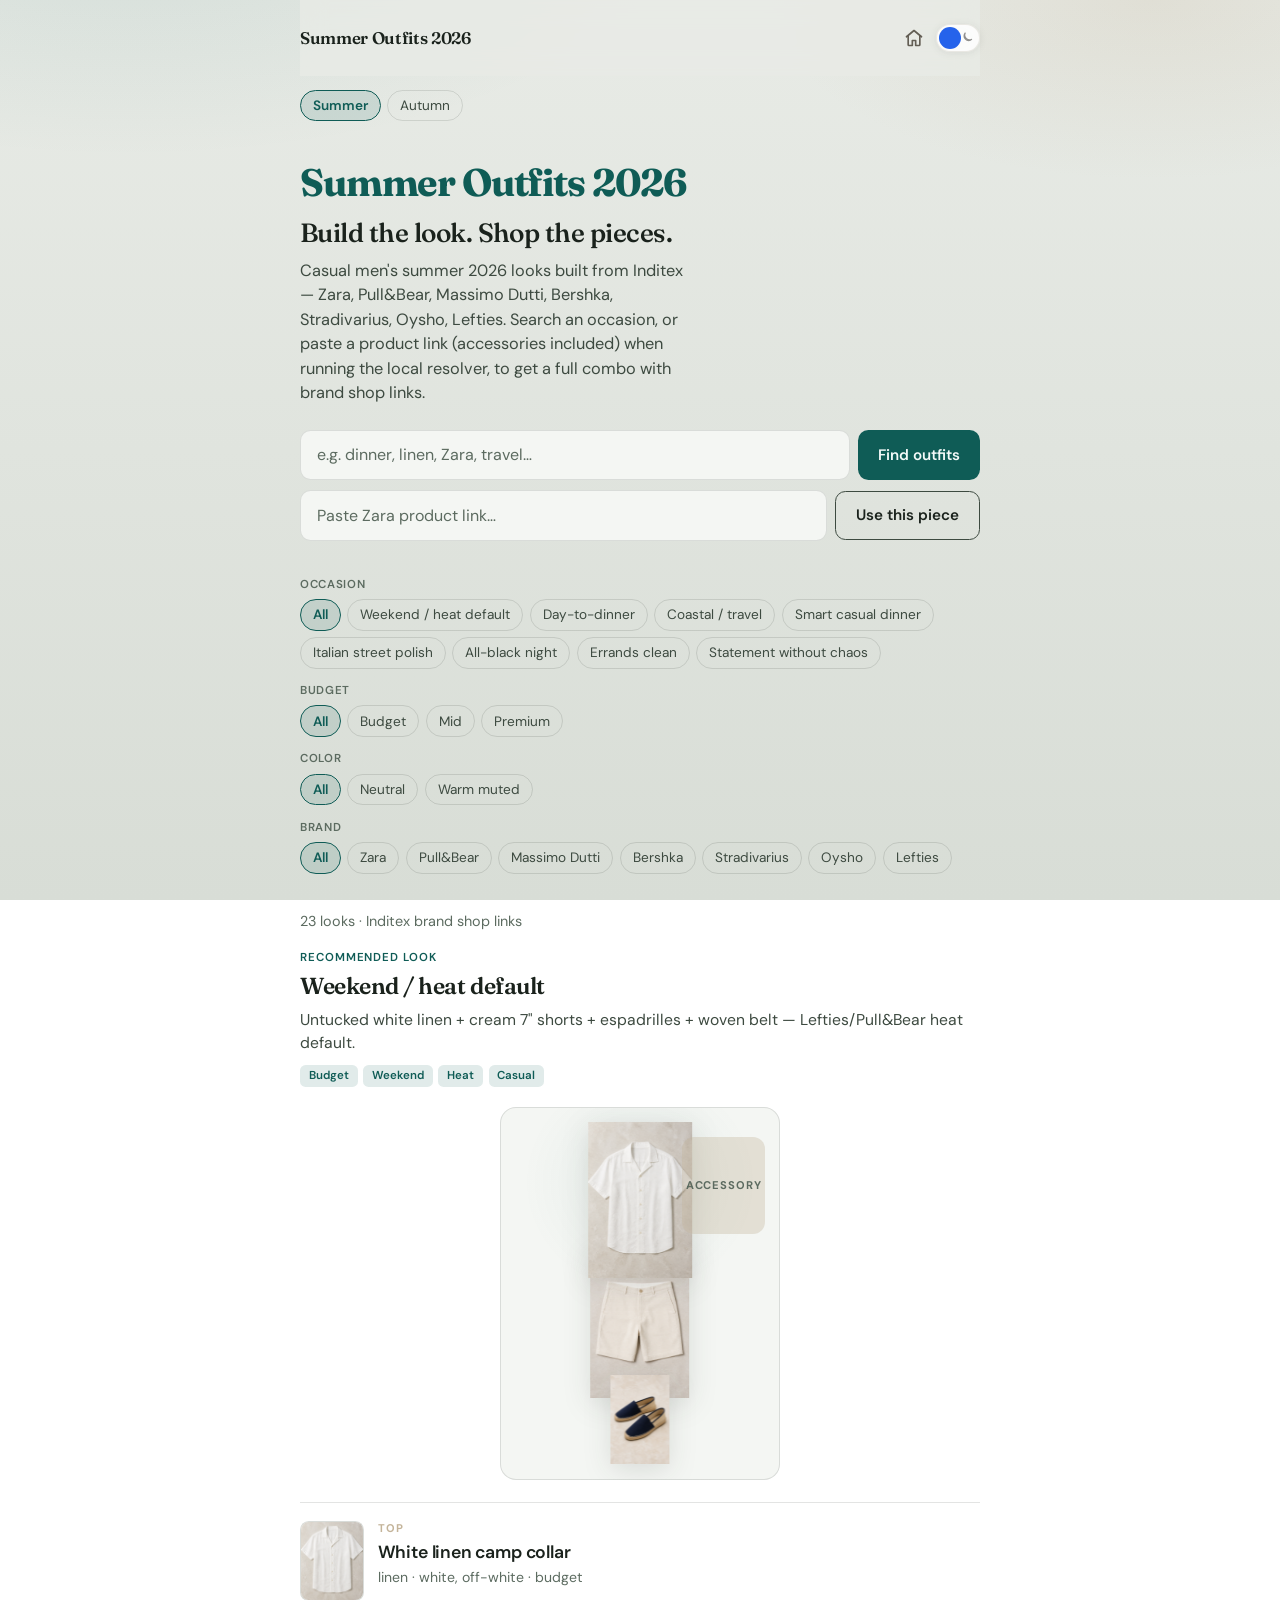
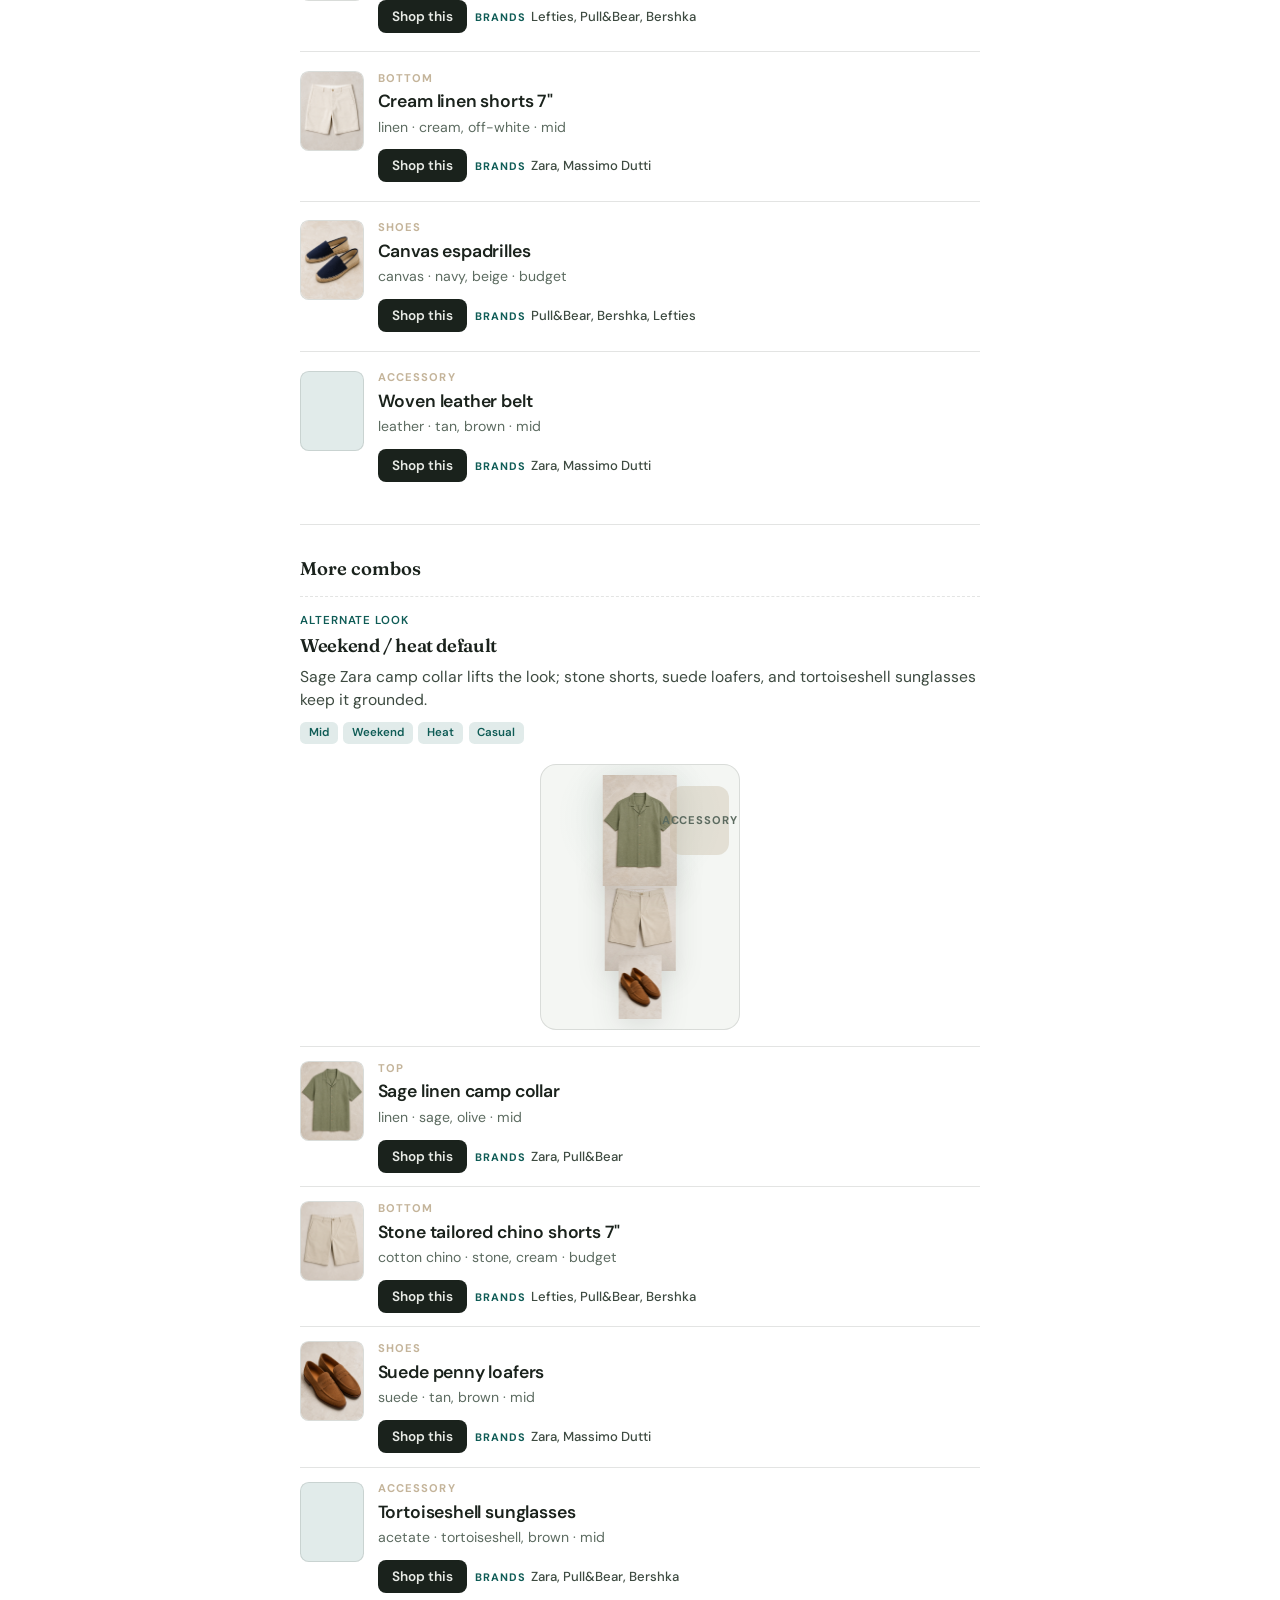
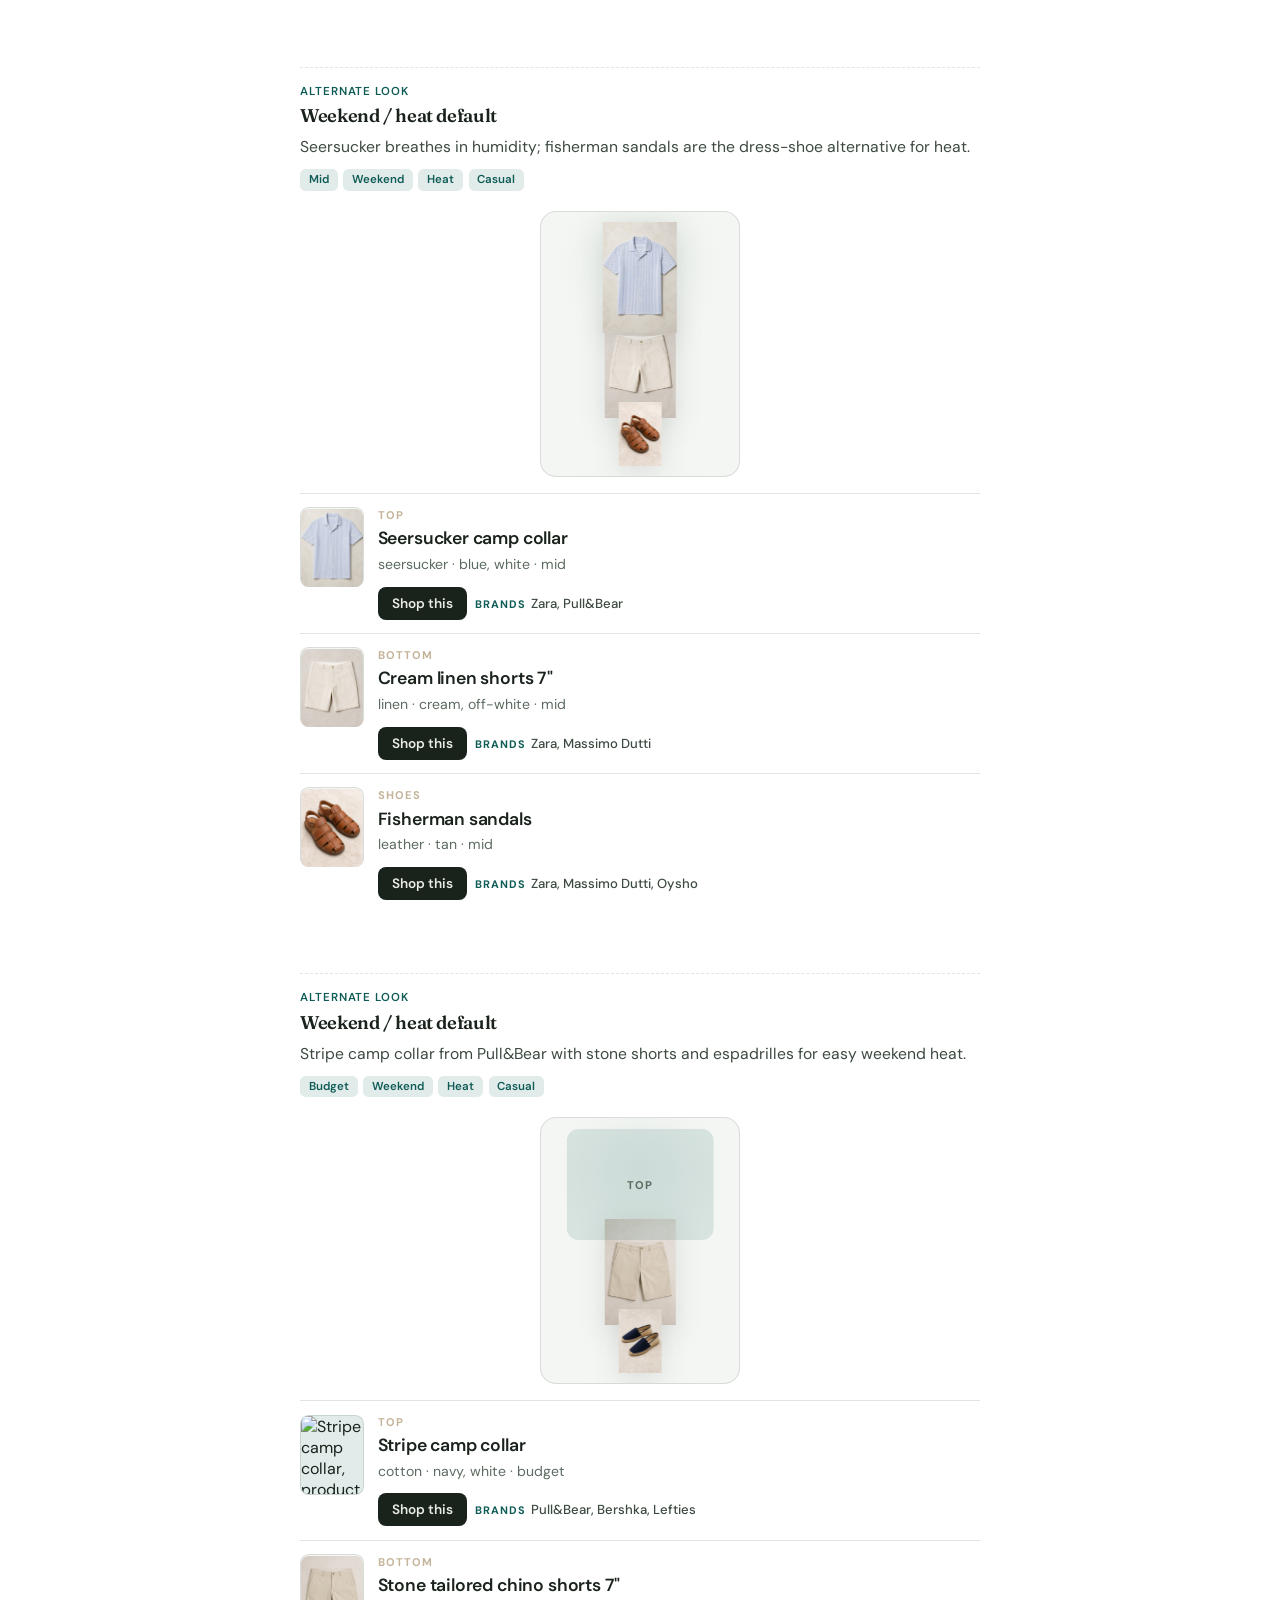
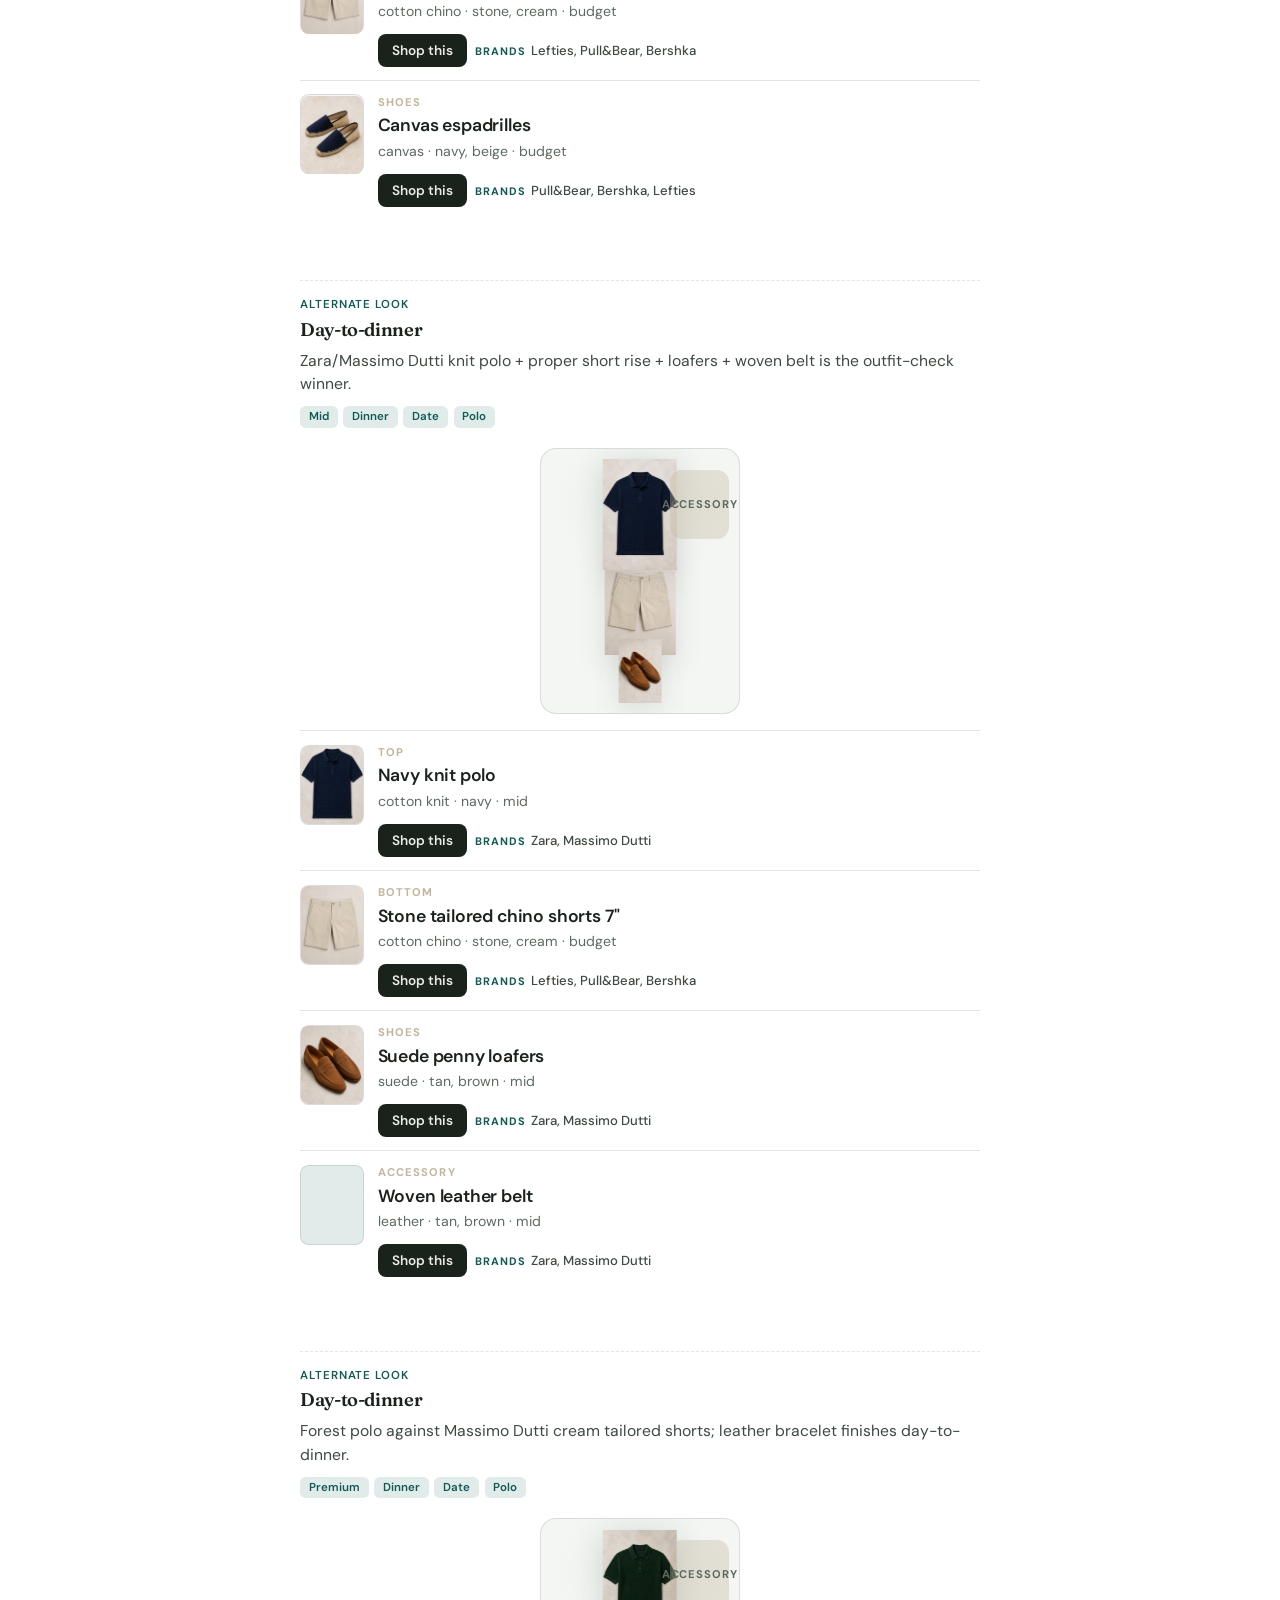
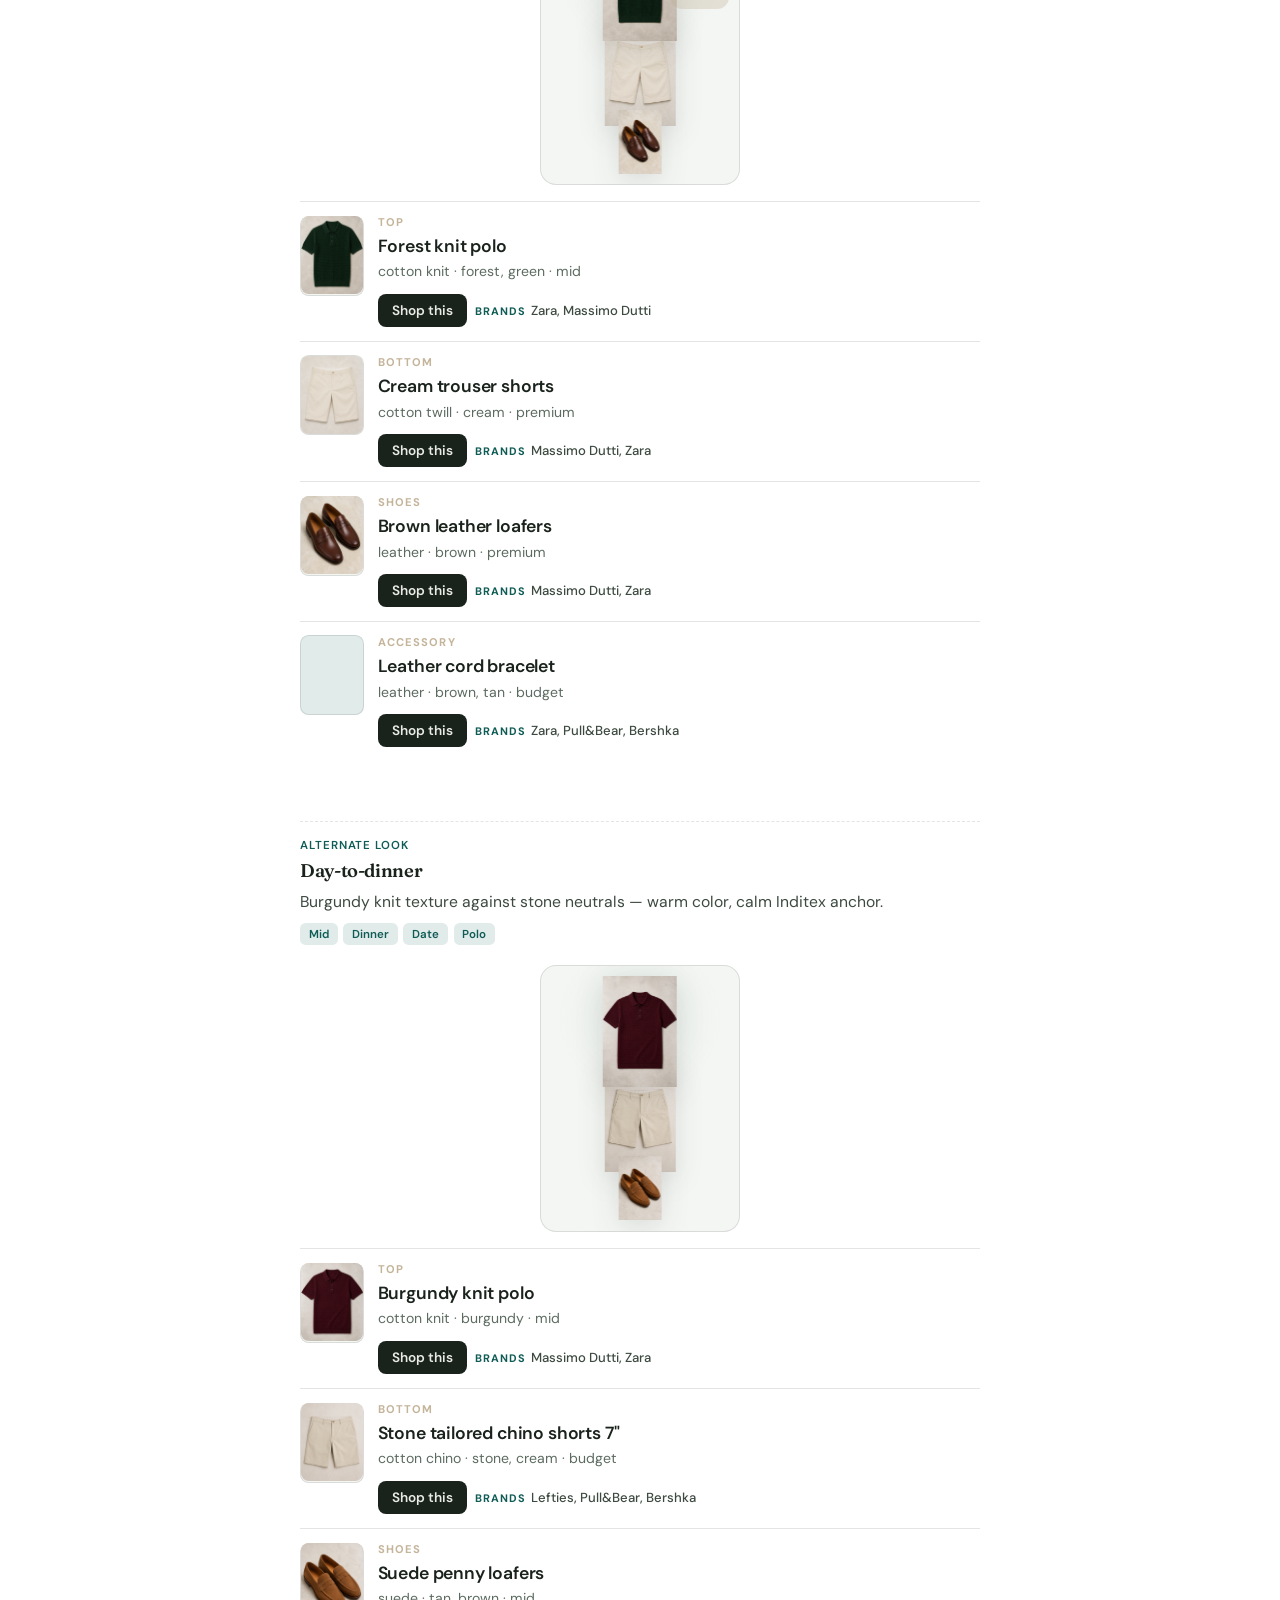
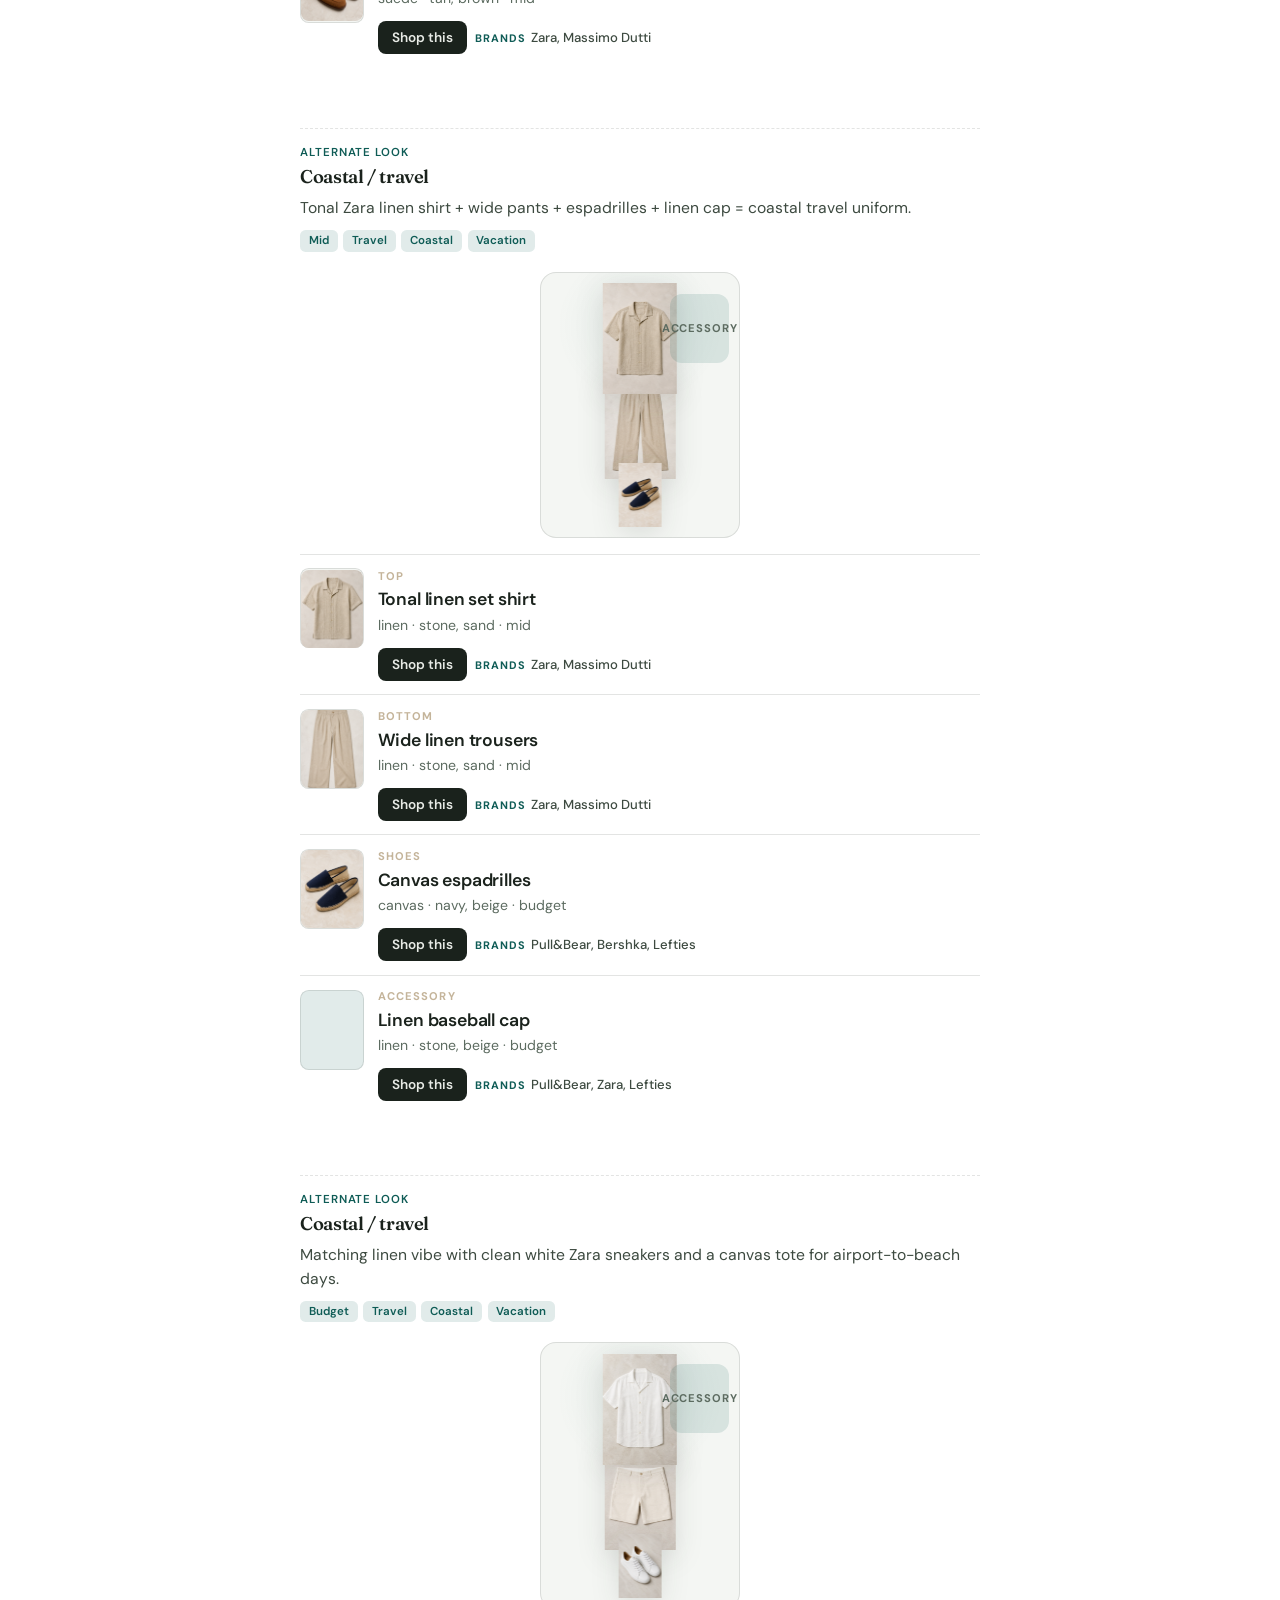
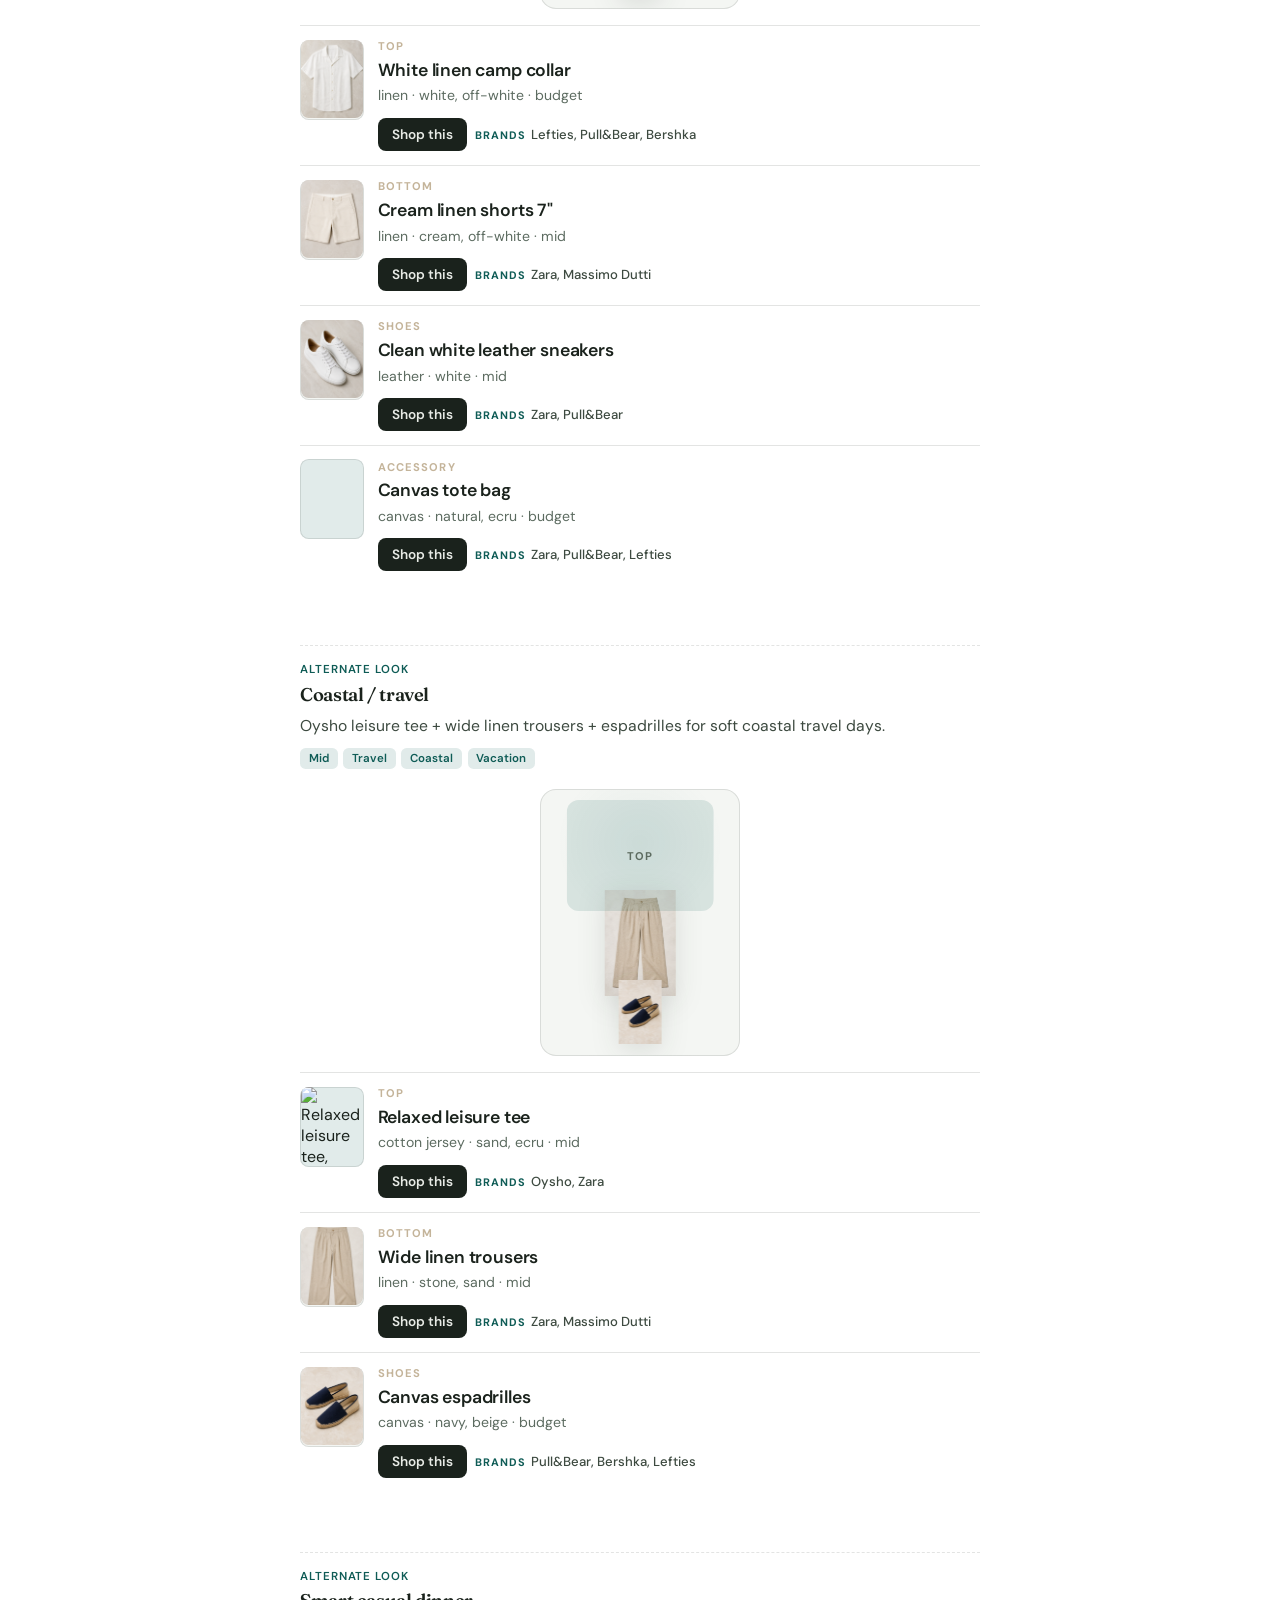
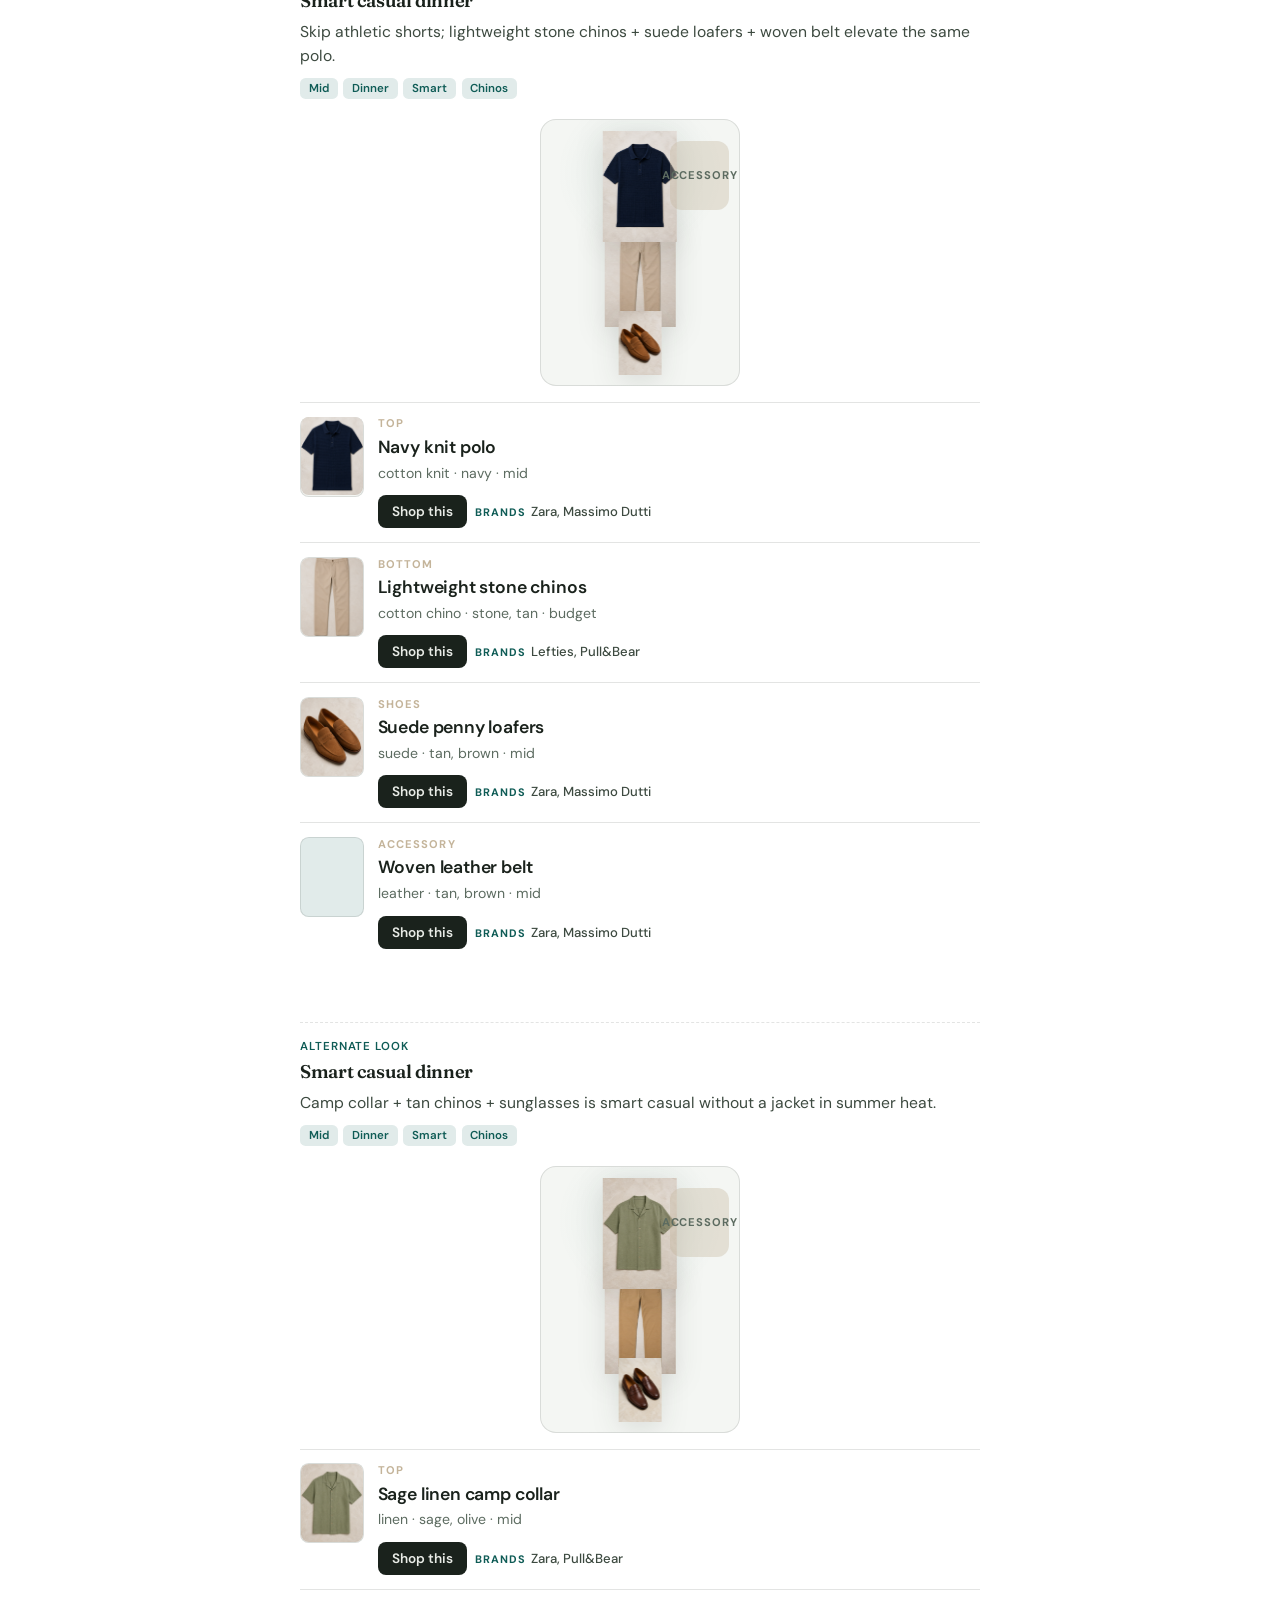
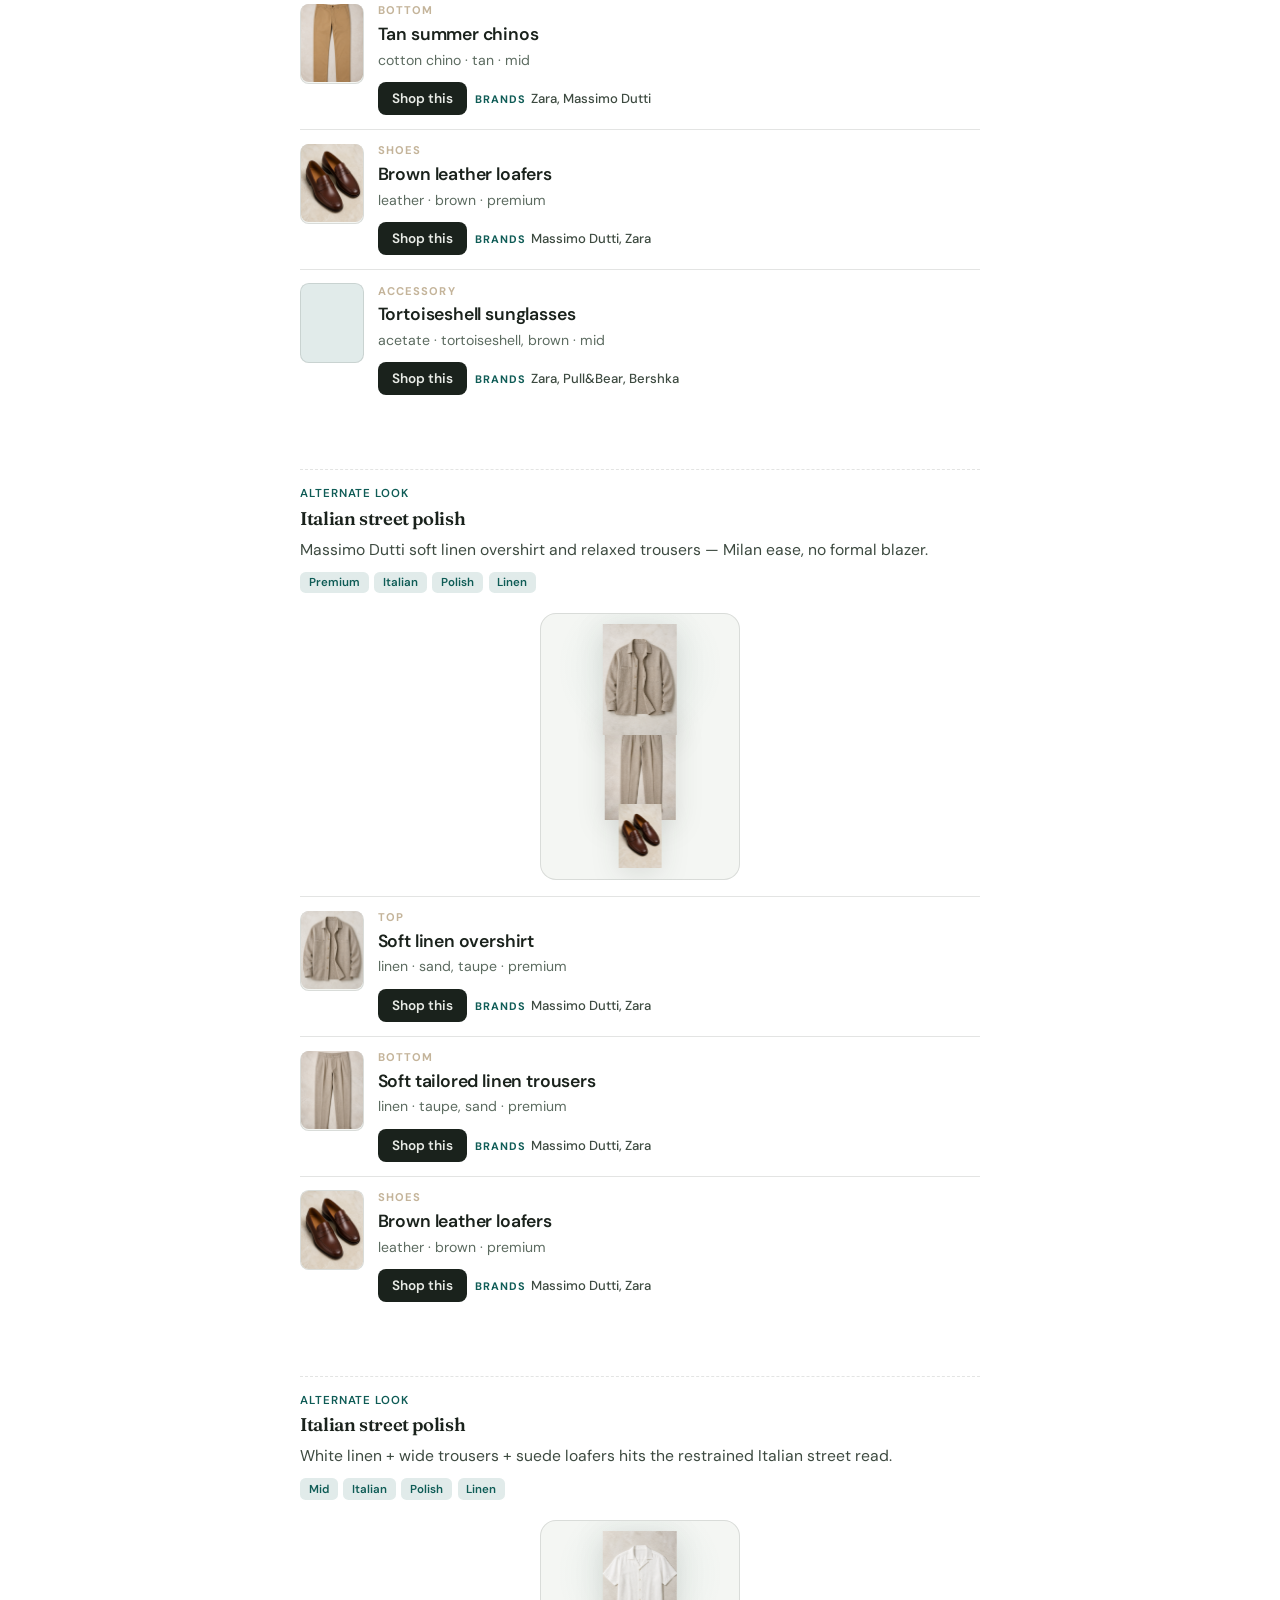
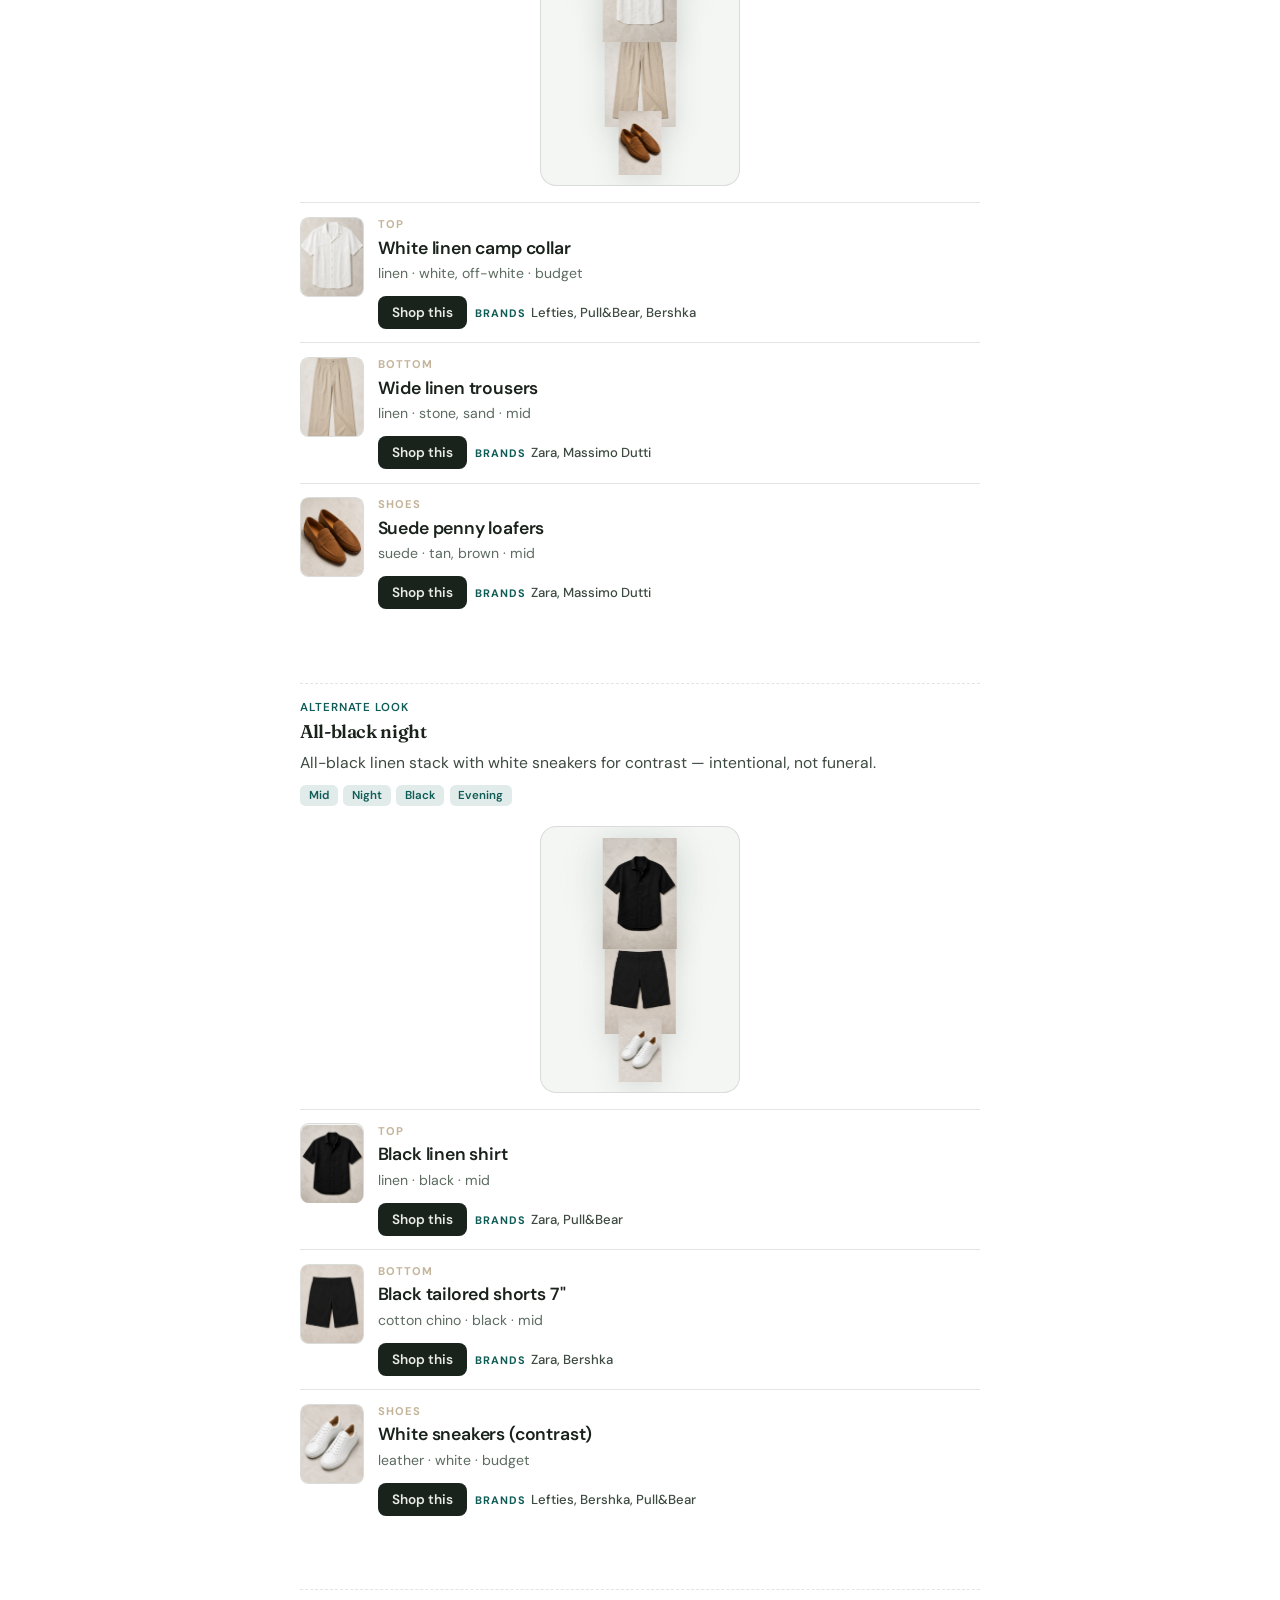
==== commit d0223073: "Add Autumn 2026 outfits page with three Portugal looks. Keep the summer catalog and builder intact, " ====
--- a/index.html
+++ b/index.html
@@ -11,7 +11,7 @@
   <link href="https://fonts.googleapis.com/css2?family=DM+Sans:ital,opsz,wght@0,9..40,400;0,9..40,500;0,9..40,600;0,9..40,700;1,9..40,400&family=Fraunces:opsz,wght@9..144,500;9..144,600;9..144,700&display=swap" rel="stylesheet" />
   <script src="dong-ui/theme.js"></script>
   <link rel="stylesheet" href="dong-ui/theme.css?v=2" />
-  <link rel="stylesheet" href="styles.css?v=2" />
+  <link rel="stylesheet" href="styles.css?v=3" />
   <link rel="icon" href="data:image/svg+xml,<svg xmlns='http://www.w3.org/2000/svg' viewBox='0 0 100 100'><text y='.9em' font-size='90'>☀</text></svg>" />
 </head>
 <body>
@@ -23,6 +23,11 @@
     </header>
 
     <main>
+      <nav class="season-nav" aria-label="Season">
+        <a class="chip active" href="index.html" aria-current="page">Summer</a>
+        <a class="chip" href="autumn.html">Autumn</a>
+      </nav>
+
       <section class="hero" aria-labelledby="hero-title">
         <p class="hero-brand">Summer Outfits 2026</p>
         <h1 id="hero-title">Build the look. Shop the pieces.</h1>
@@ -81,6 +86,6 @@
       </section>
     </main>
   </div>
-  <script src="app.js"></script>
+  <script src="app.js?v=3"></script>
 </body>
 </html>
--- a/styles.css
+++ b/styles.css
@@ -139,6 +139,23 @@
   color: var(--so-ink-soft);
 }
 
+.hero-sub--wide {
+  max-width: 46ch;
+}
+
+.season-nav {
+  display: flex;
+  flex-wrap: wrap;
+  gap: 0.4rem;
+  padding-top: 0.85rem;
+}
+
+a.chip {
+  text-decoration: none;
+  display: inline-flex;
+  align-items: center;
+}
+
 .search-form {
   display: flex;
   gap: 0.5rem;
@@ -386,6 +403,26 @@
   letter-spacing: -0.02em;
 }
 
+.combo-total {
+  margin: 0.15rem 0 0.45rem;
+  font-family: var(--so-display);
+  font-weight: 600;
+  font-size: 1.2rem;
+  color: var(--so-teal);
+  letter-spacing: -0.02em;
+}
+
+.combo-total-label {
+  display: block;
+  margin-bottom: 0.1rem;
+  font-family: var(--so-font);
+  font-size: 0.68rem;
+  font-weight: 700;
+  letter-spacing: 0.08em;
+  text-transform: uppercase;
+  color: var(--so-mute);
+}
+
 .combo-why {
   margin: 0;
   font-size: 0.98rem;
@@ -429,6 +466,46 @@
   margin-bottom: 1rem;
 }
 
+.look-stage.look-stage--photo {
+  width: min(100%, 440px);
+  aspect-ratio: 1200 / 1630;
+  background: #f7f7f5;
+}
+
+.look-stage--photo .look-photo {
+  width: 100%;
+  height: 100%;
+  object-fit: cover;
+  display: block;
+}
+
+.combo.alt .look-stage.look-stage--photo {
+  width: min(100%, 360px);
+}
+
+.look-layer--outer {
+  top: 1%;
+  height: 30%;
+  width: 68%;
+  z-index: 2;
+  animation-delay: 0.02s;
+}
+
+.look-stage:has(.look-layer--outer) .look-layer--top {
+  top: 24%;
+  height: 28%;
+}
+
+.look-stage:has(.look-layer--outer) .look-layer--bottom {
+  top: 46%;
+  height: 32%;
+}
+
+.look-stage:has(.look-layer--outer) .look-layer--shoes {
+  top: 76%;
+  height: 22%;
+}
+
 .look-layer {
   position: absolute;
   left: 50%;
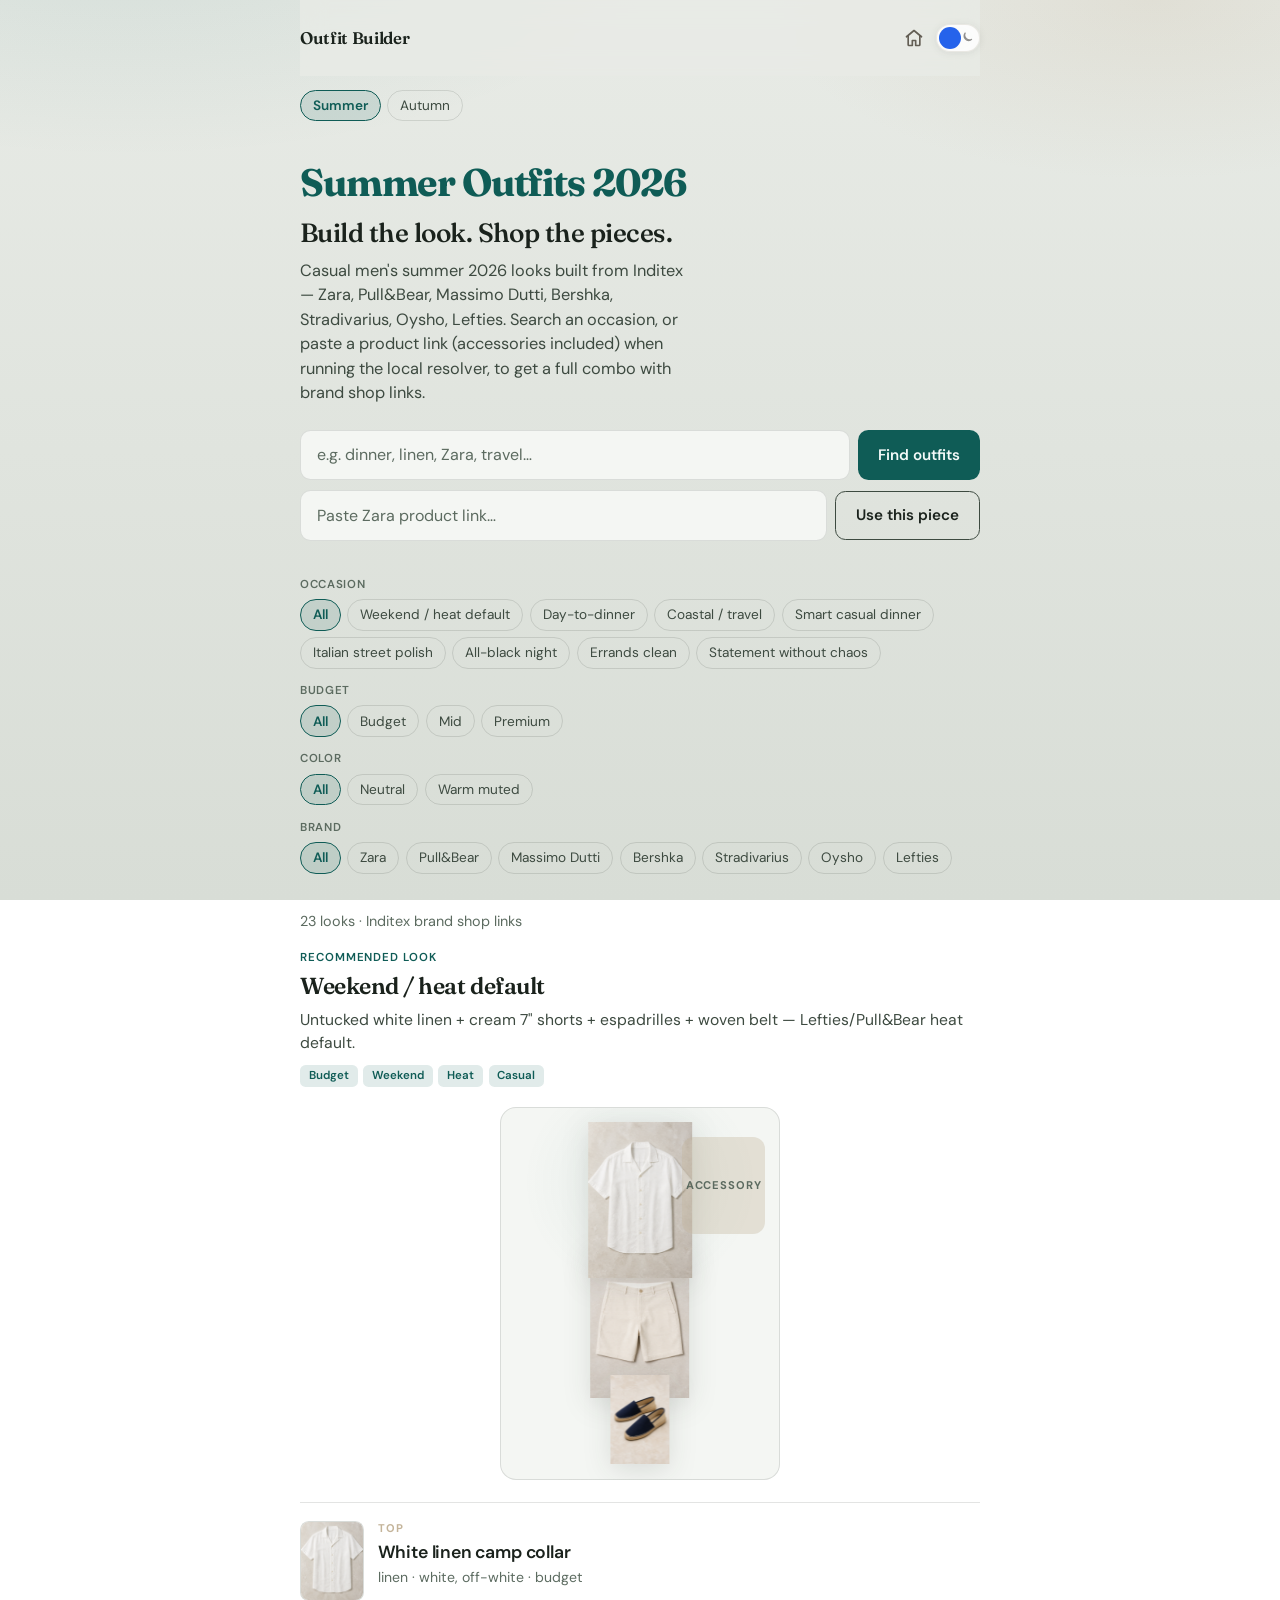
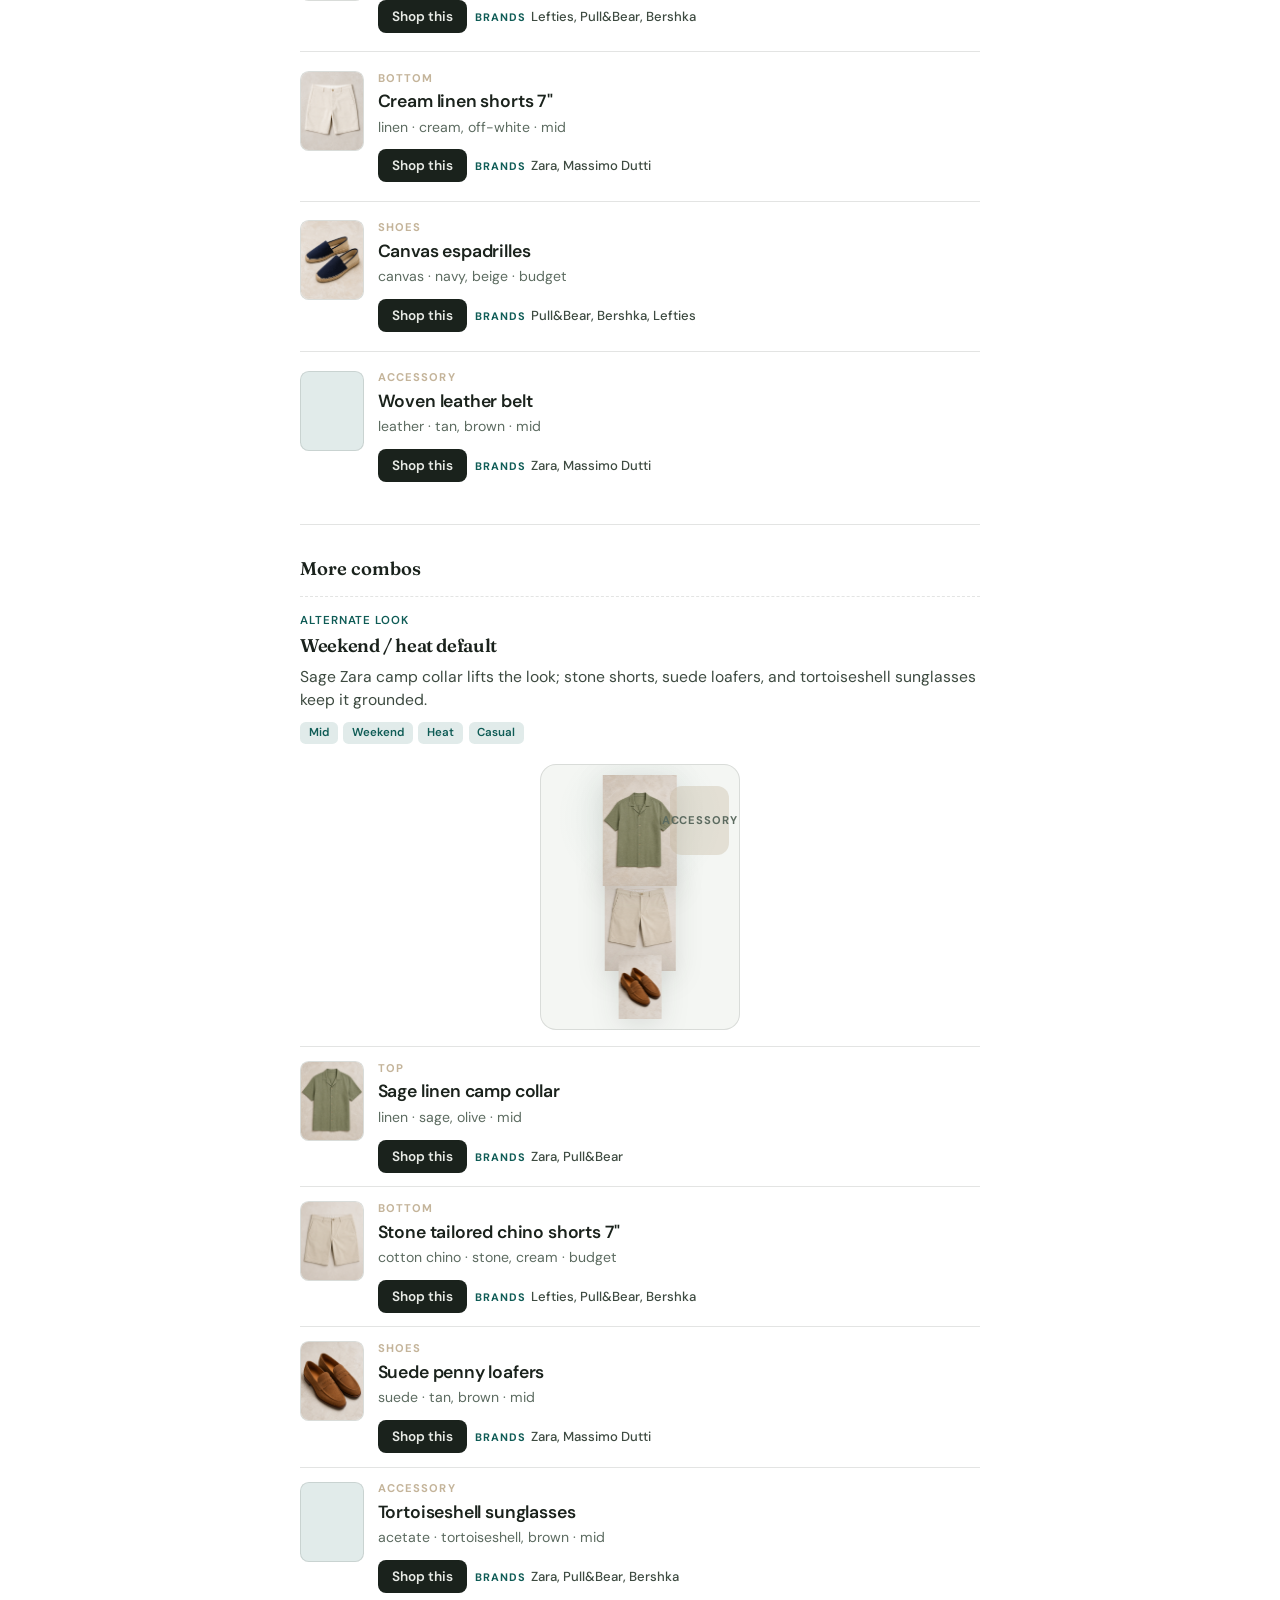
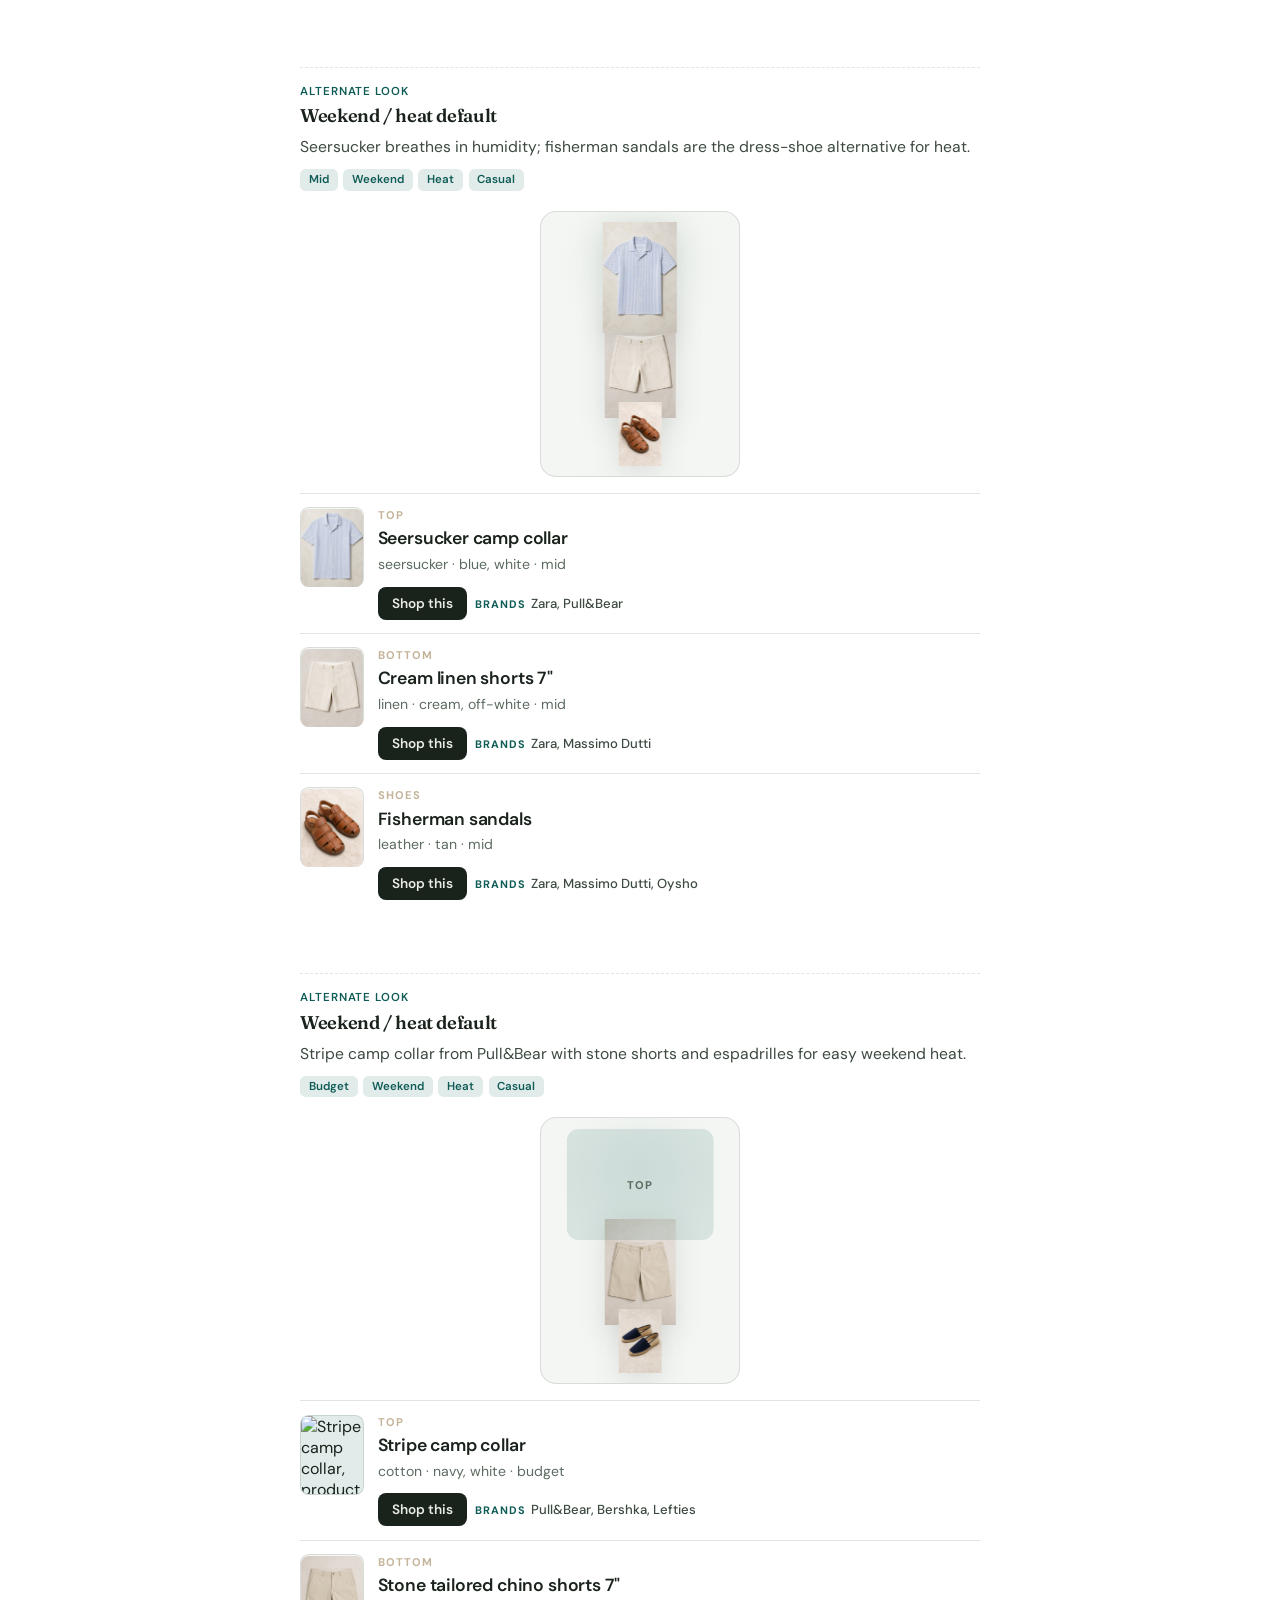
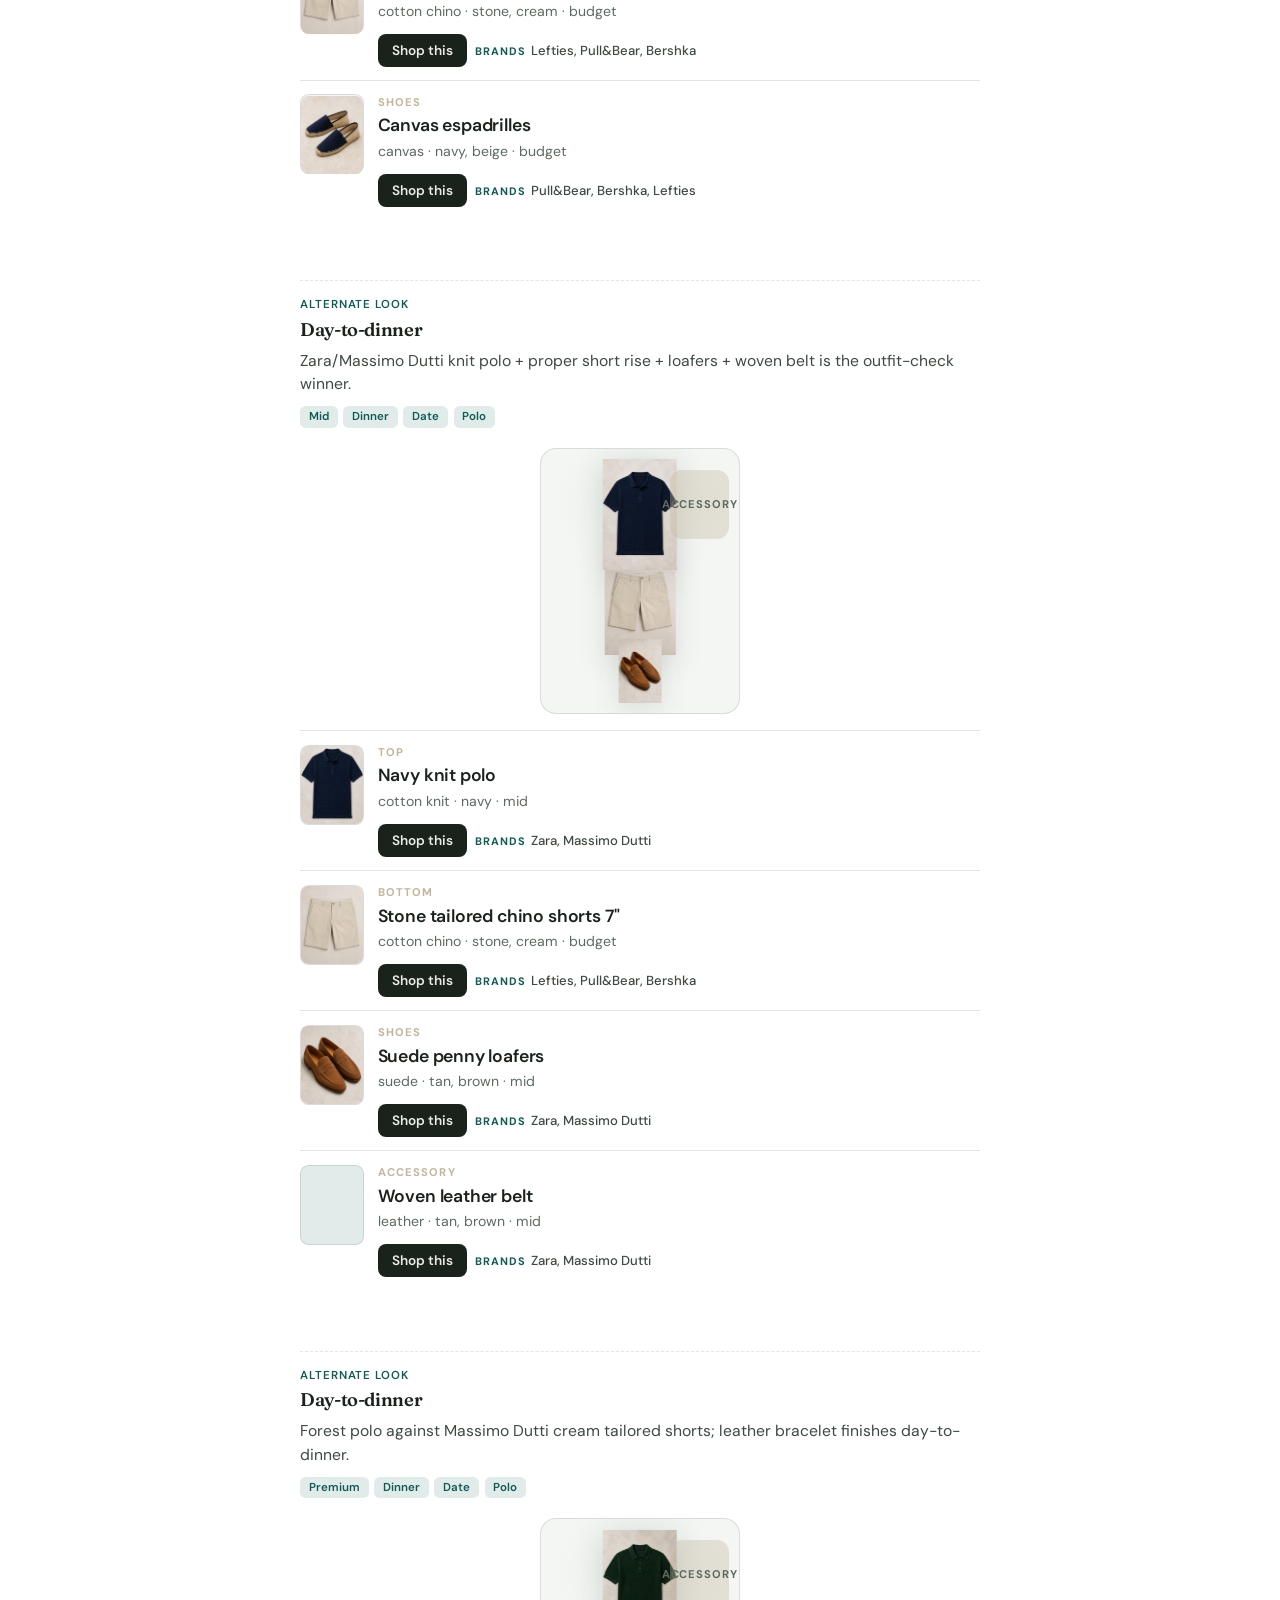
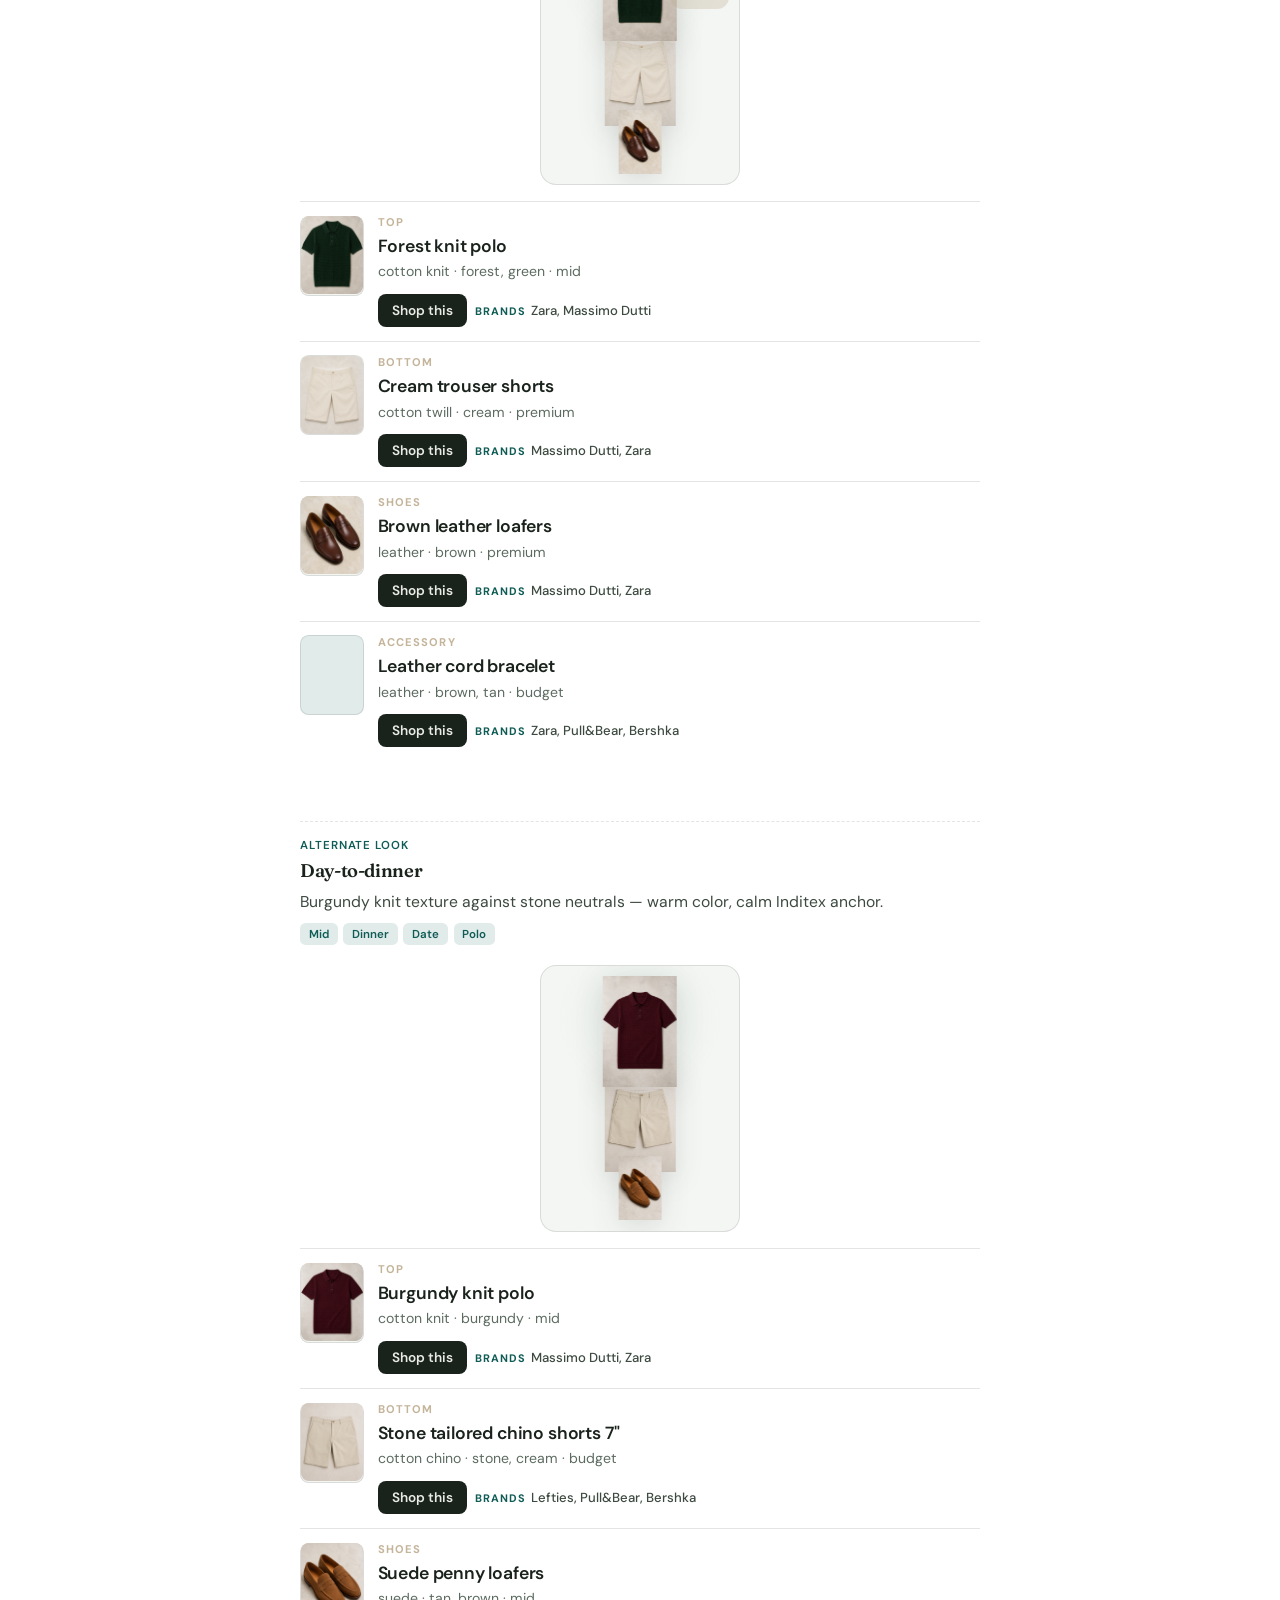
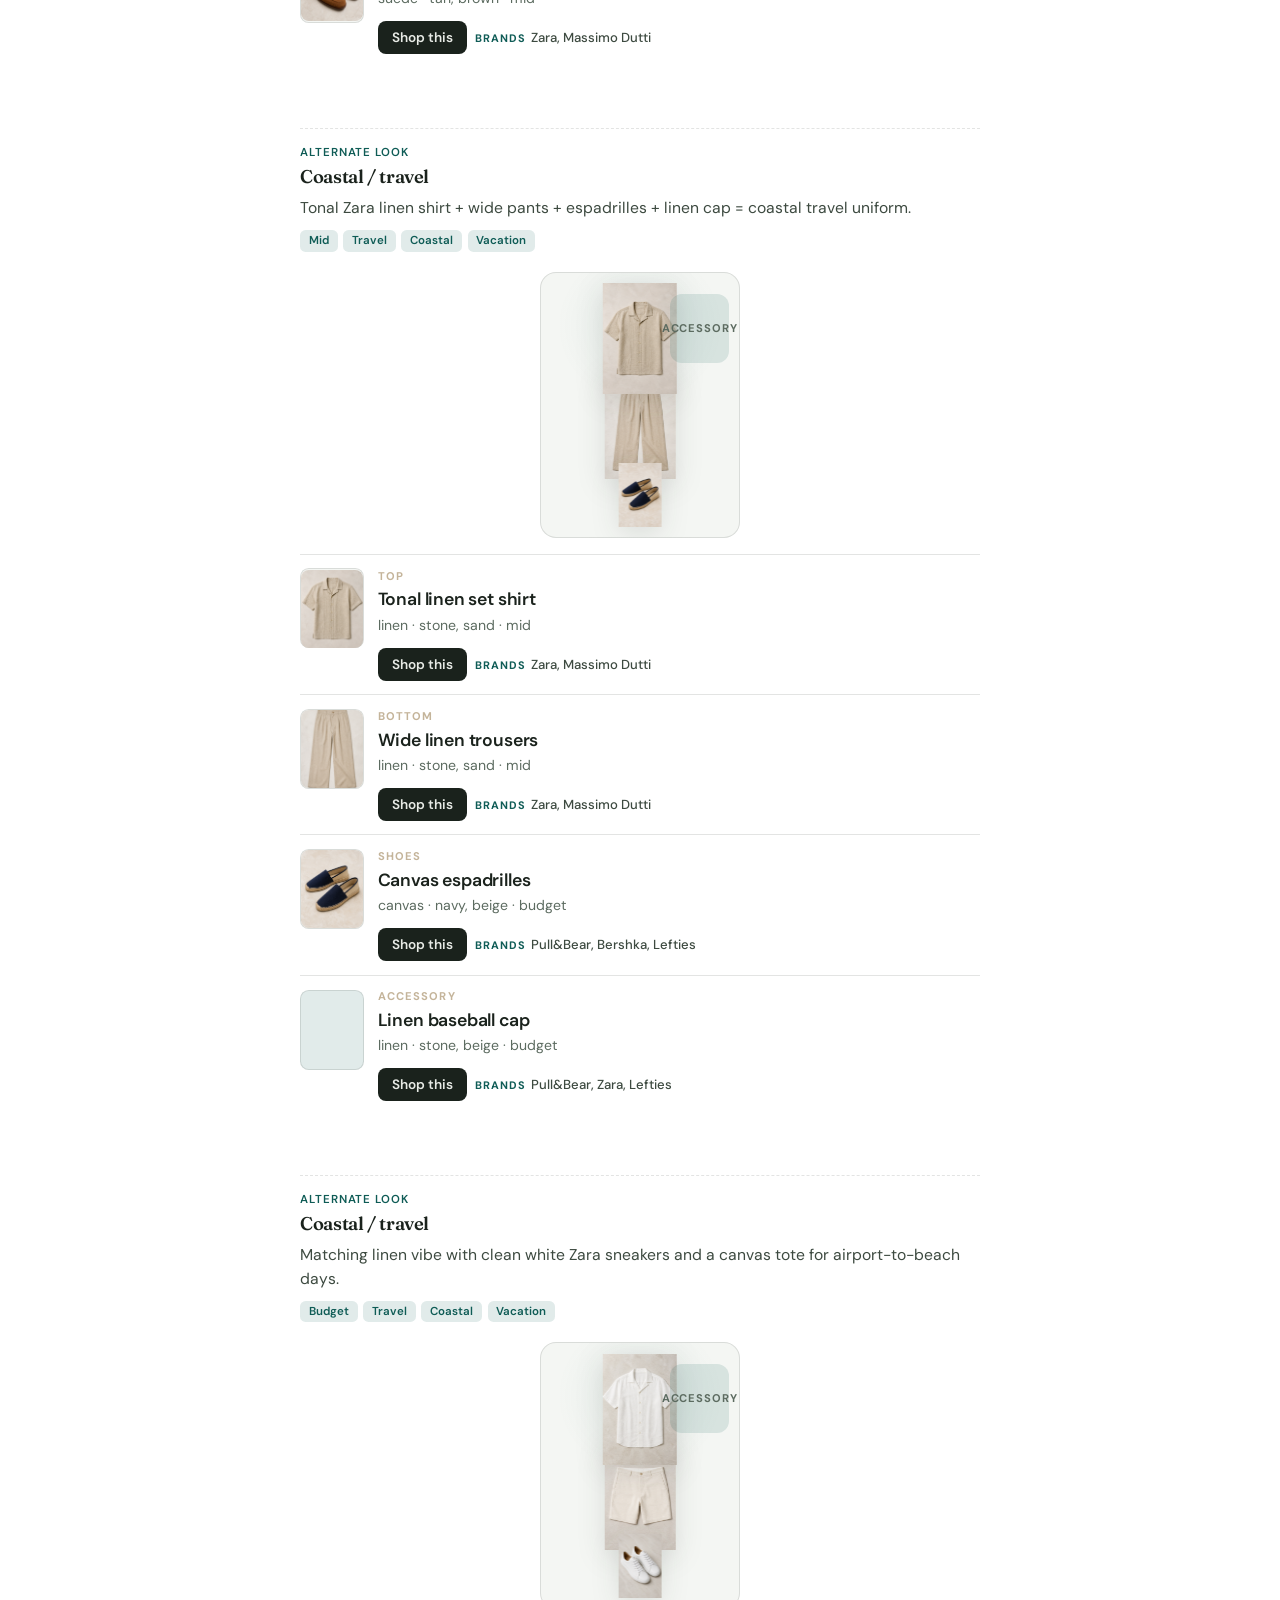
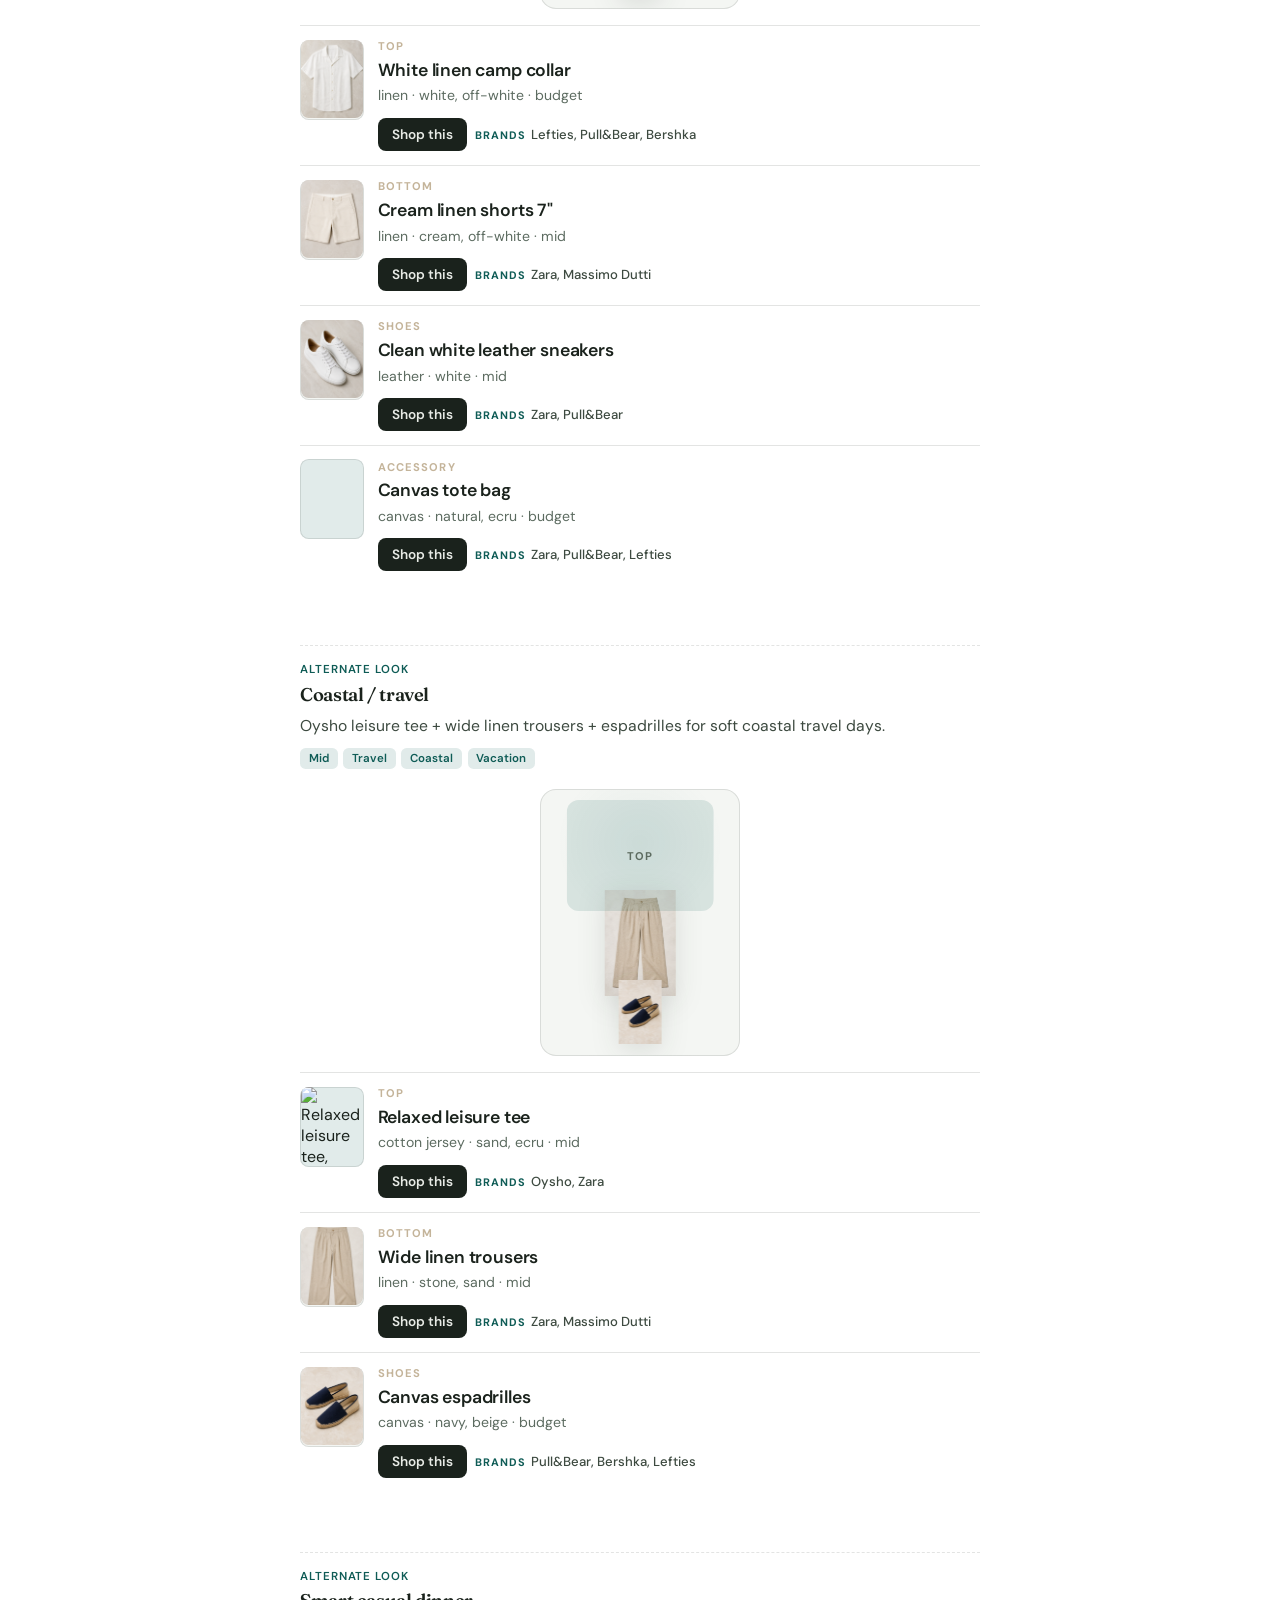
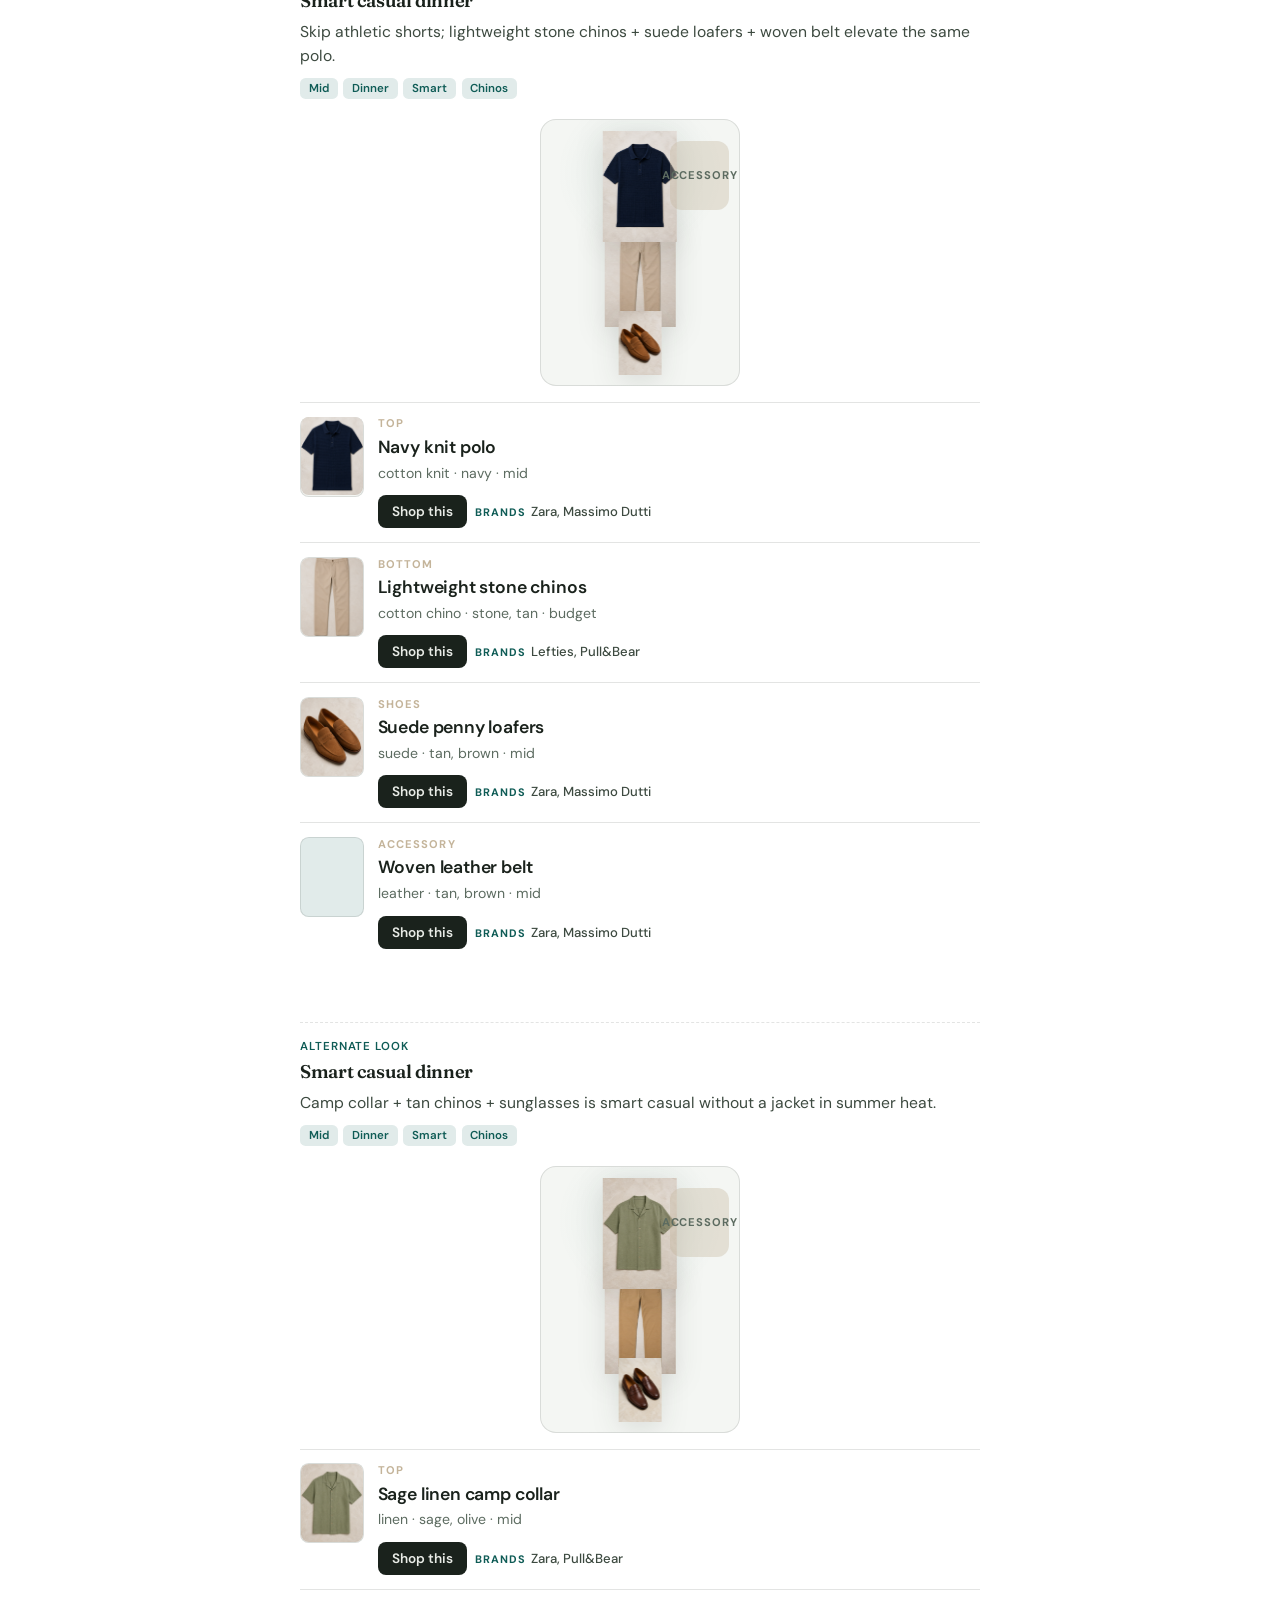
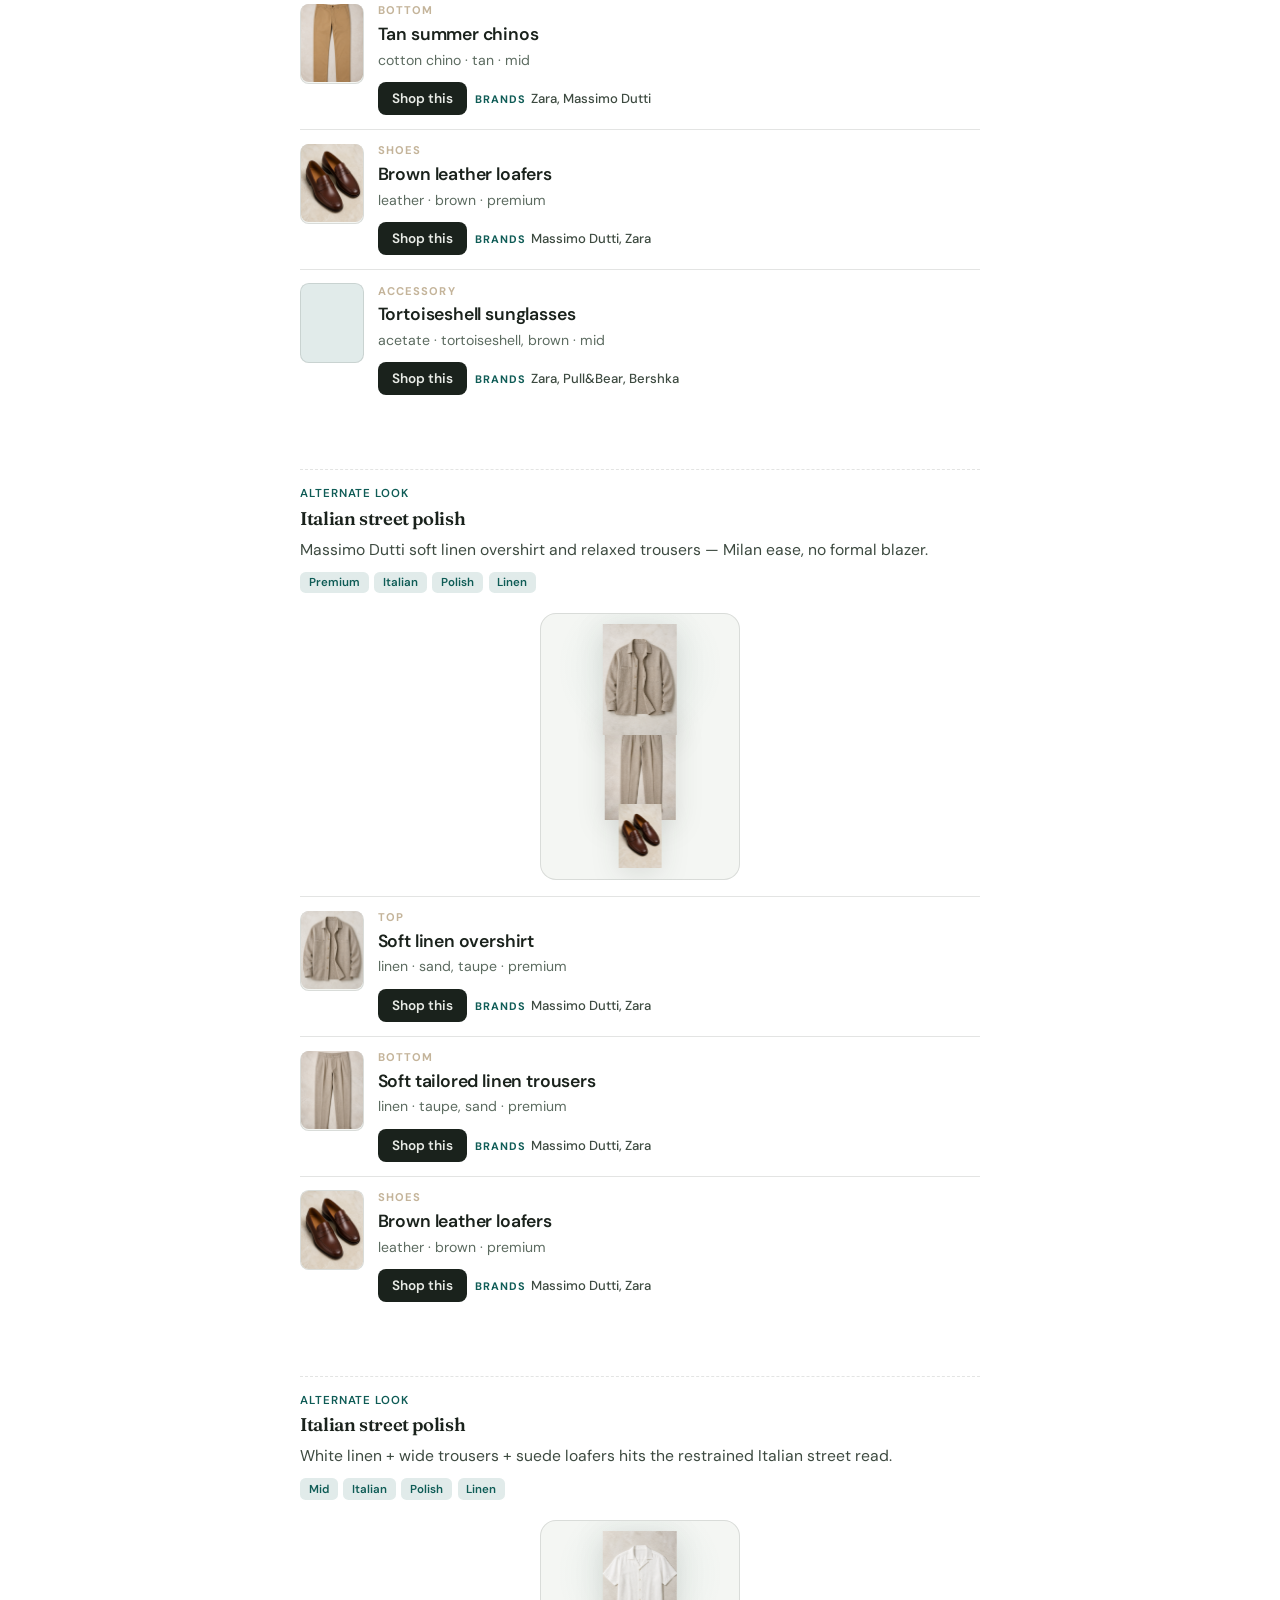
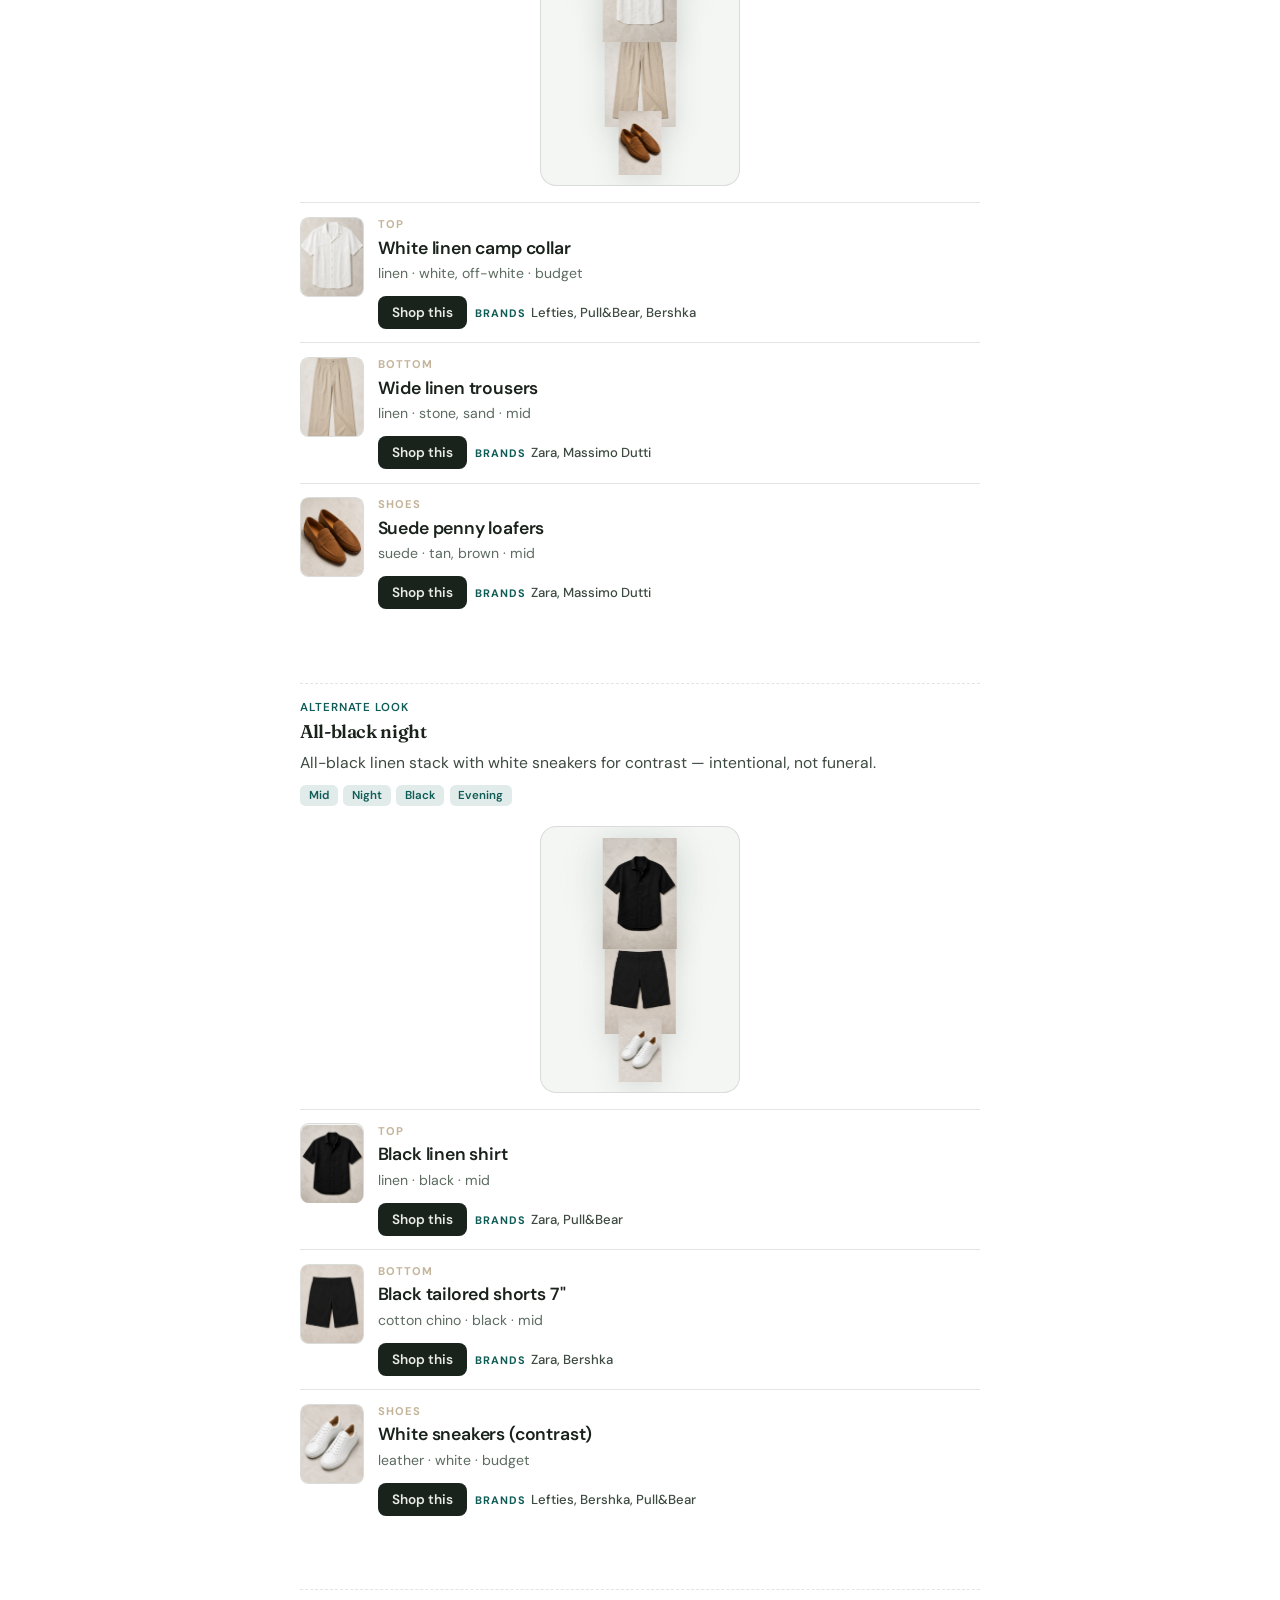
==== commit 967a0d27: "Rename the app display name to Outfit Builder. Update the document title and header brand text only." ====
--- a/index.html
+++ b/index.html
@@ -5,7 +5,7 @@
   <meta name="viewport" content="width=device-width, initial-scale=1.0, viewport-fit=cover" />
   <meta name="theme-color" content="#e8ebe6" />
   <meta name="description" content="Build casual men's summer 2026 outfits from Inditex brands — search occasions or paste a product link (local resolver) for Top / Bottom / Shoes / Accessories combos with shop links." />
-  <title>Summer Outfits 2026</title>
+  <title>Outfit Builder</title>
   <link rel="preconnect" href="https://fonts.googleapis.com" />
   <link rel="preconnect" href="https://fonts.gstatic.com" crossorigin />
   <link href="https://fonts.googleapis.com/css2?family=DM+Sans:ital,opsz,wght@0,9..40,400;0,9..40,500;0,9..40,600;0,9..40,700;1,9..40,400&family=Fraunces:opsz,wght@9..144,500;9..144,600;9..144,700&display=swap" rel="stylesheet" />
@@ -17,7 +17,7 @@
 <body>
   <div id="app">
     <header class="topbar">
-      <a class="brand" href="#">Summer Outfits 2026</a>
+      <a class="brand" href="#">Outfit Builder</a>
       <a class="dong-home-link" href="https://dong-xuyong.github.io/" aria-label="Back to all apps" title="All apps"><svg viewBox="0 0 24 24" width="20" height="20" fill="none" stroke="currentColor" stroke-width="2" stroke-linecap="round" stroke-linejoin="round" aria-hidden="true"><path d="M3 10.5 12 3l9 7.5"/><path d="M5 9.5V20a1 1 0 0 0 1 1h4v-6h4v6h4a1 1 0 0 0 1-1V9.5"/></svg></a>
       <button type="button" data-dong-theme-toggle aria-label="Toggle color theme"></button>
     </header>
--- a/styles.css
+++ b/styles.css
@@ -423,6 +423,46 @@
   color: var(--so-mute);
 }
 
+.combo-total-was,
+.slot-price-was,
+.price-summary s {
+  color: var(--so-mute);
+  font-weight: 500;
+  text-decoration: line-through;
+  margin-right: 0.35rem;
+}
+
+.combo-saving {
+  display: block;
+  margin-top: 0.15rem;
+  font-family: var(--so-font);
+  font-size: 0.82rem;
+  font-weight: 650;
+  letter-spacing: 0;
+  text-transform: none;
+  color: var(--so-teal);
+}
+
+.slot-discount {
+  font-size: 0.78rem;
+  font-weight: 700;
+  letter-spacing: 0.02em;
+}
+
+.price-summary {
+  margin: -0.35rem 0 1.25rem;
+  font-size: 0.95rem;
+  line-height: 1.45;
+  color: var(--so-ink-soft);
+}
+
+.price-summary strong {
+  font-family: var(--so-display);
+  font-size: 1.15rem;
+  font-weight: 600;
+  color: var(--so-teal);
+}
+
 .combo-why {
   margin: 0;
   font-size: 0.98rem;
@@ -468,7 +508,7 @@
 
 .look-stage.look-stage--photo {
   width: min(100%, 440px);
-  aspect-ratio: 1200 / 1630;
+  aspect-ratio: 1200 / 1648;
   background: #f7f7f5;
 }
 
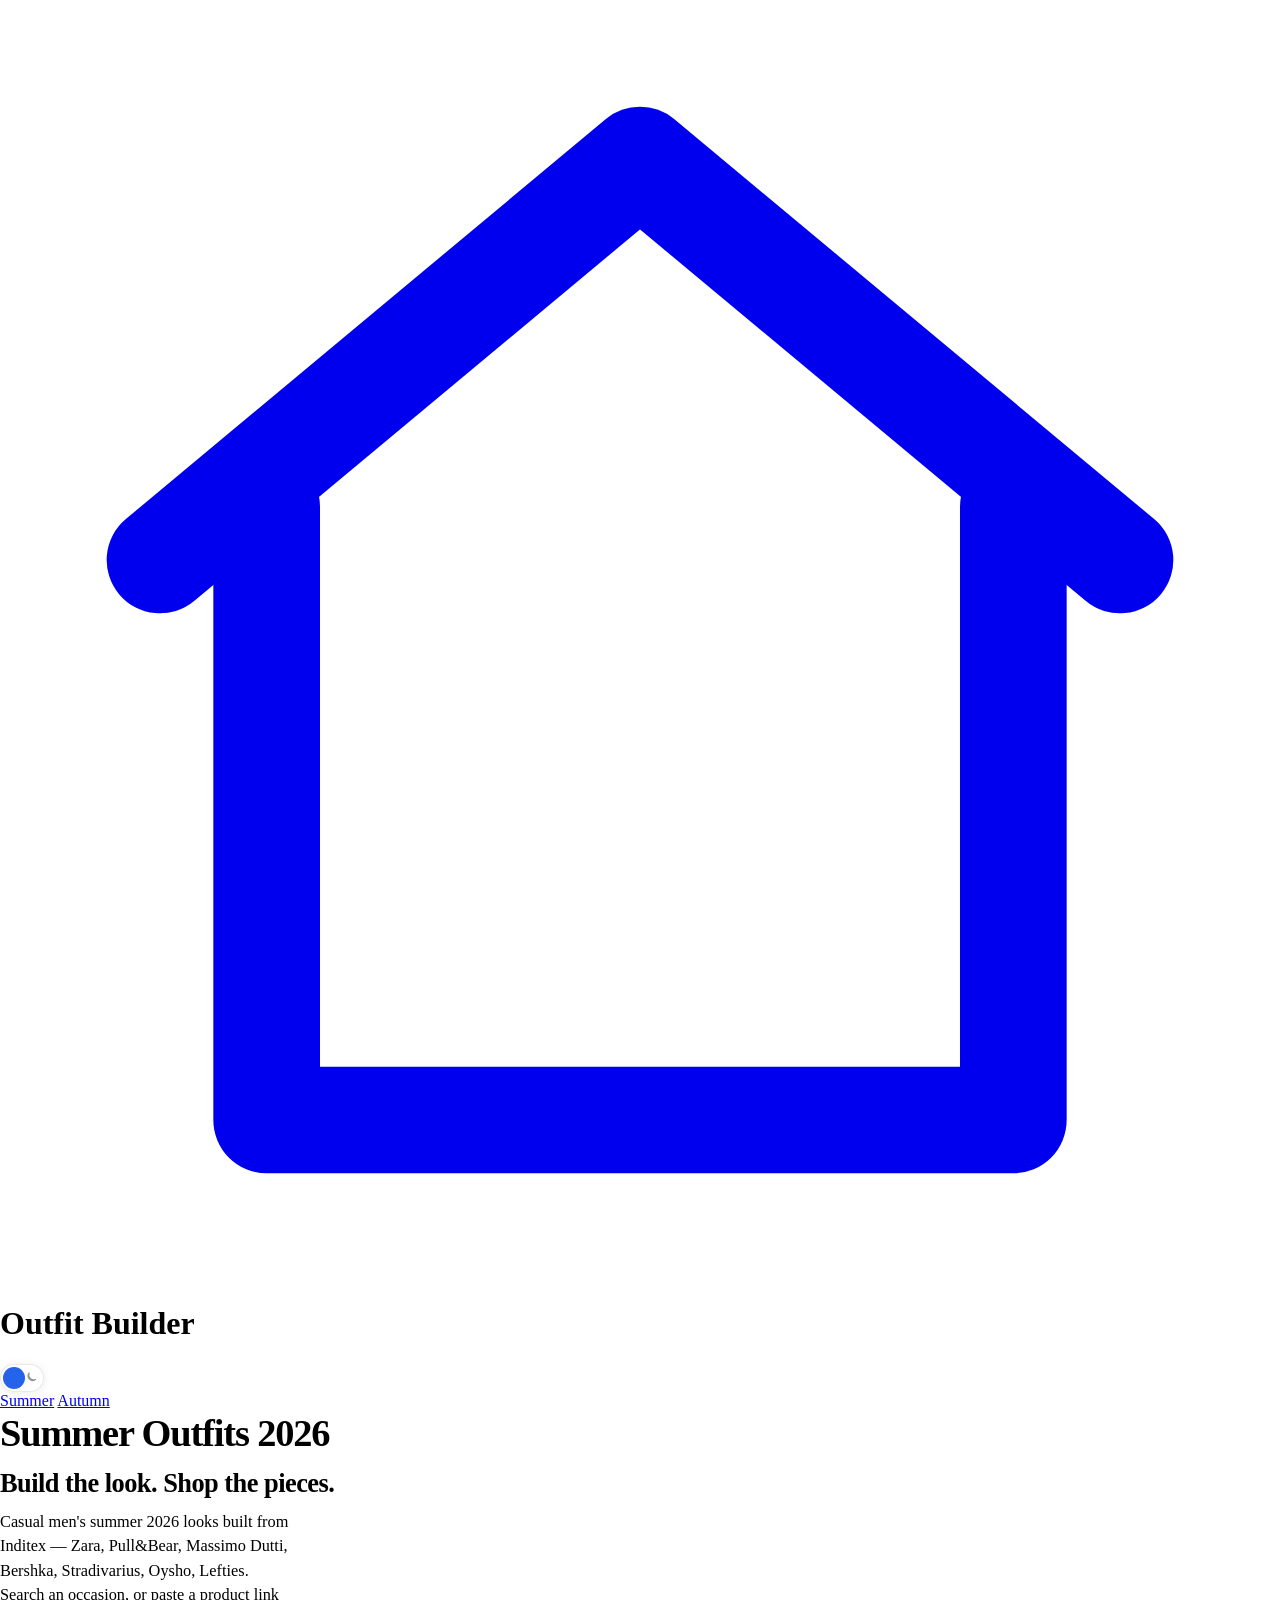
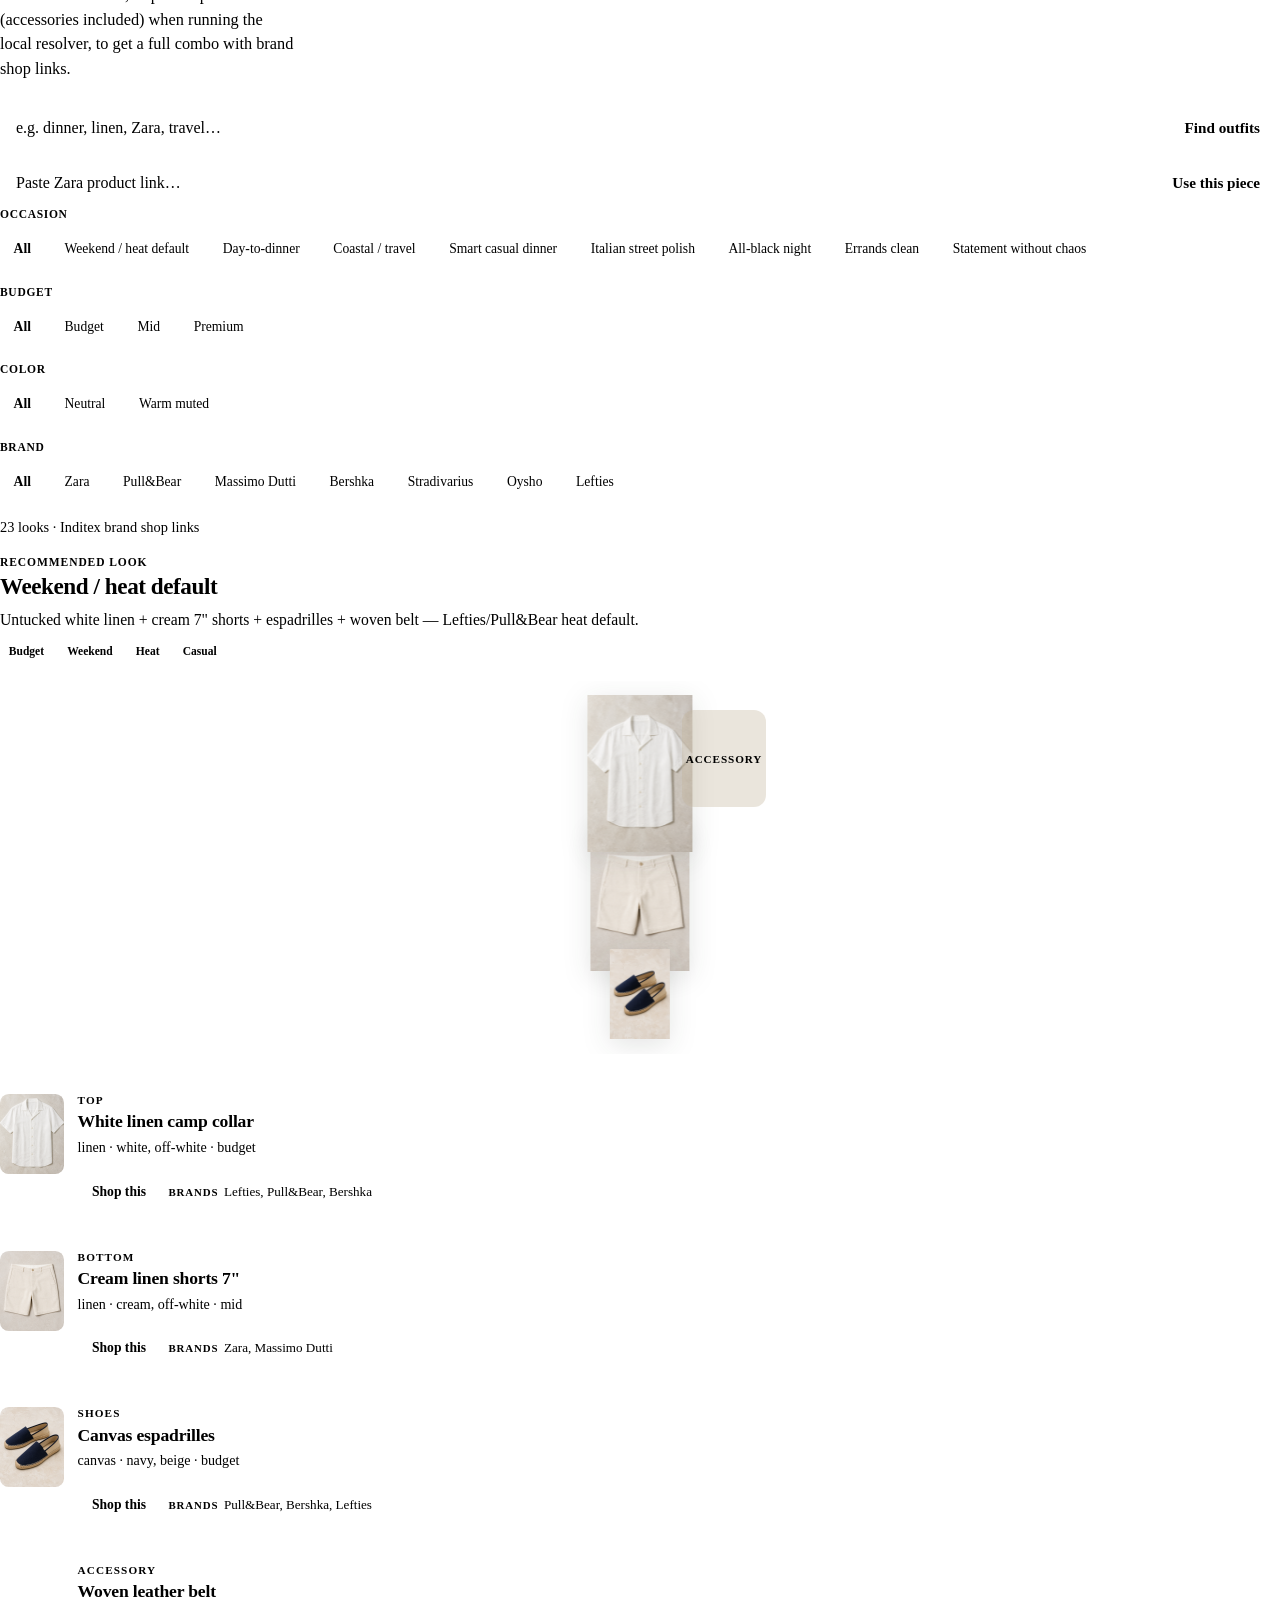
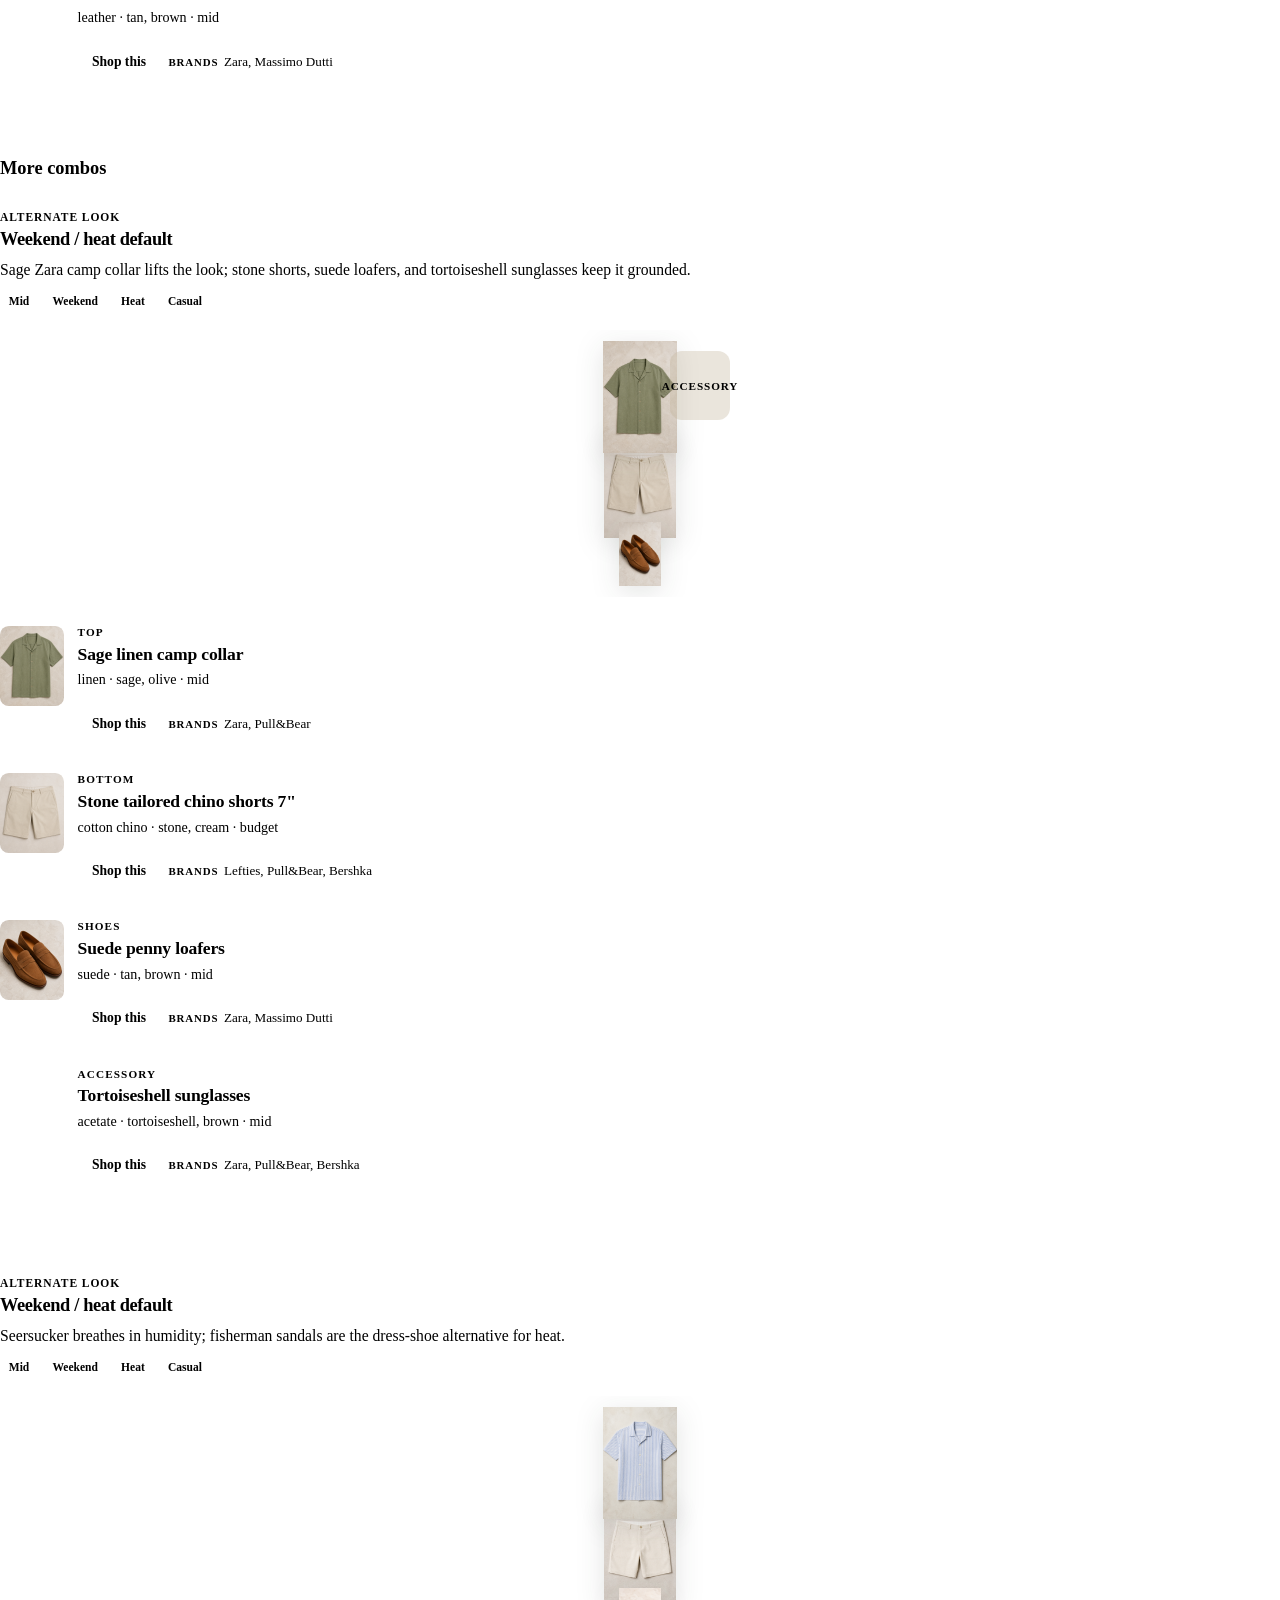
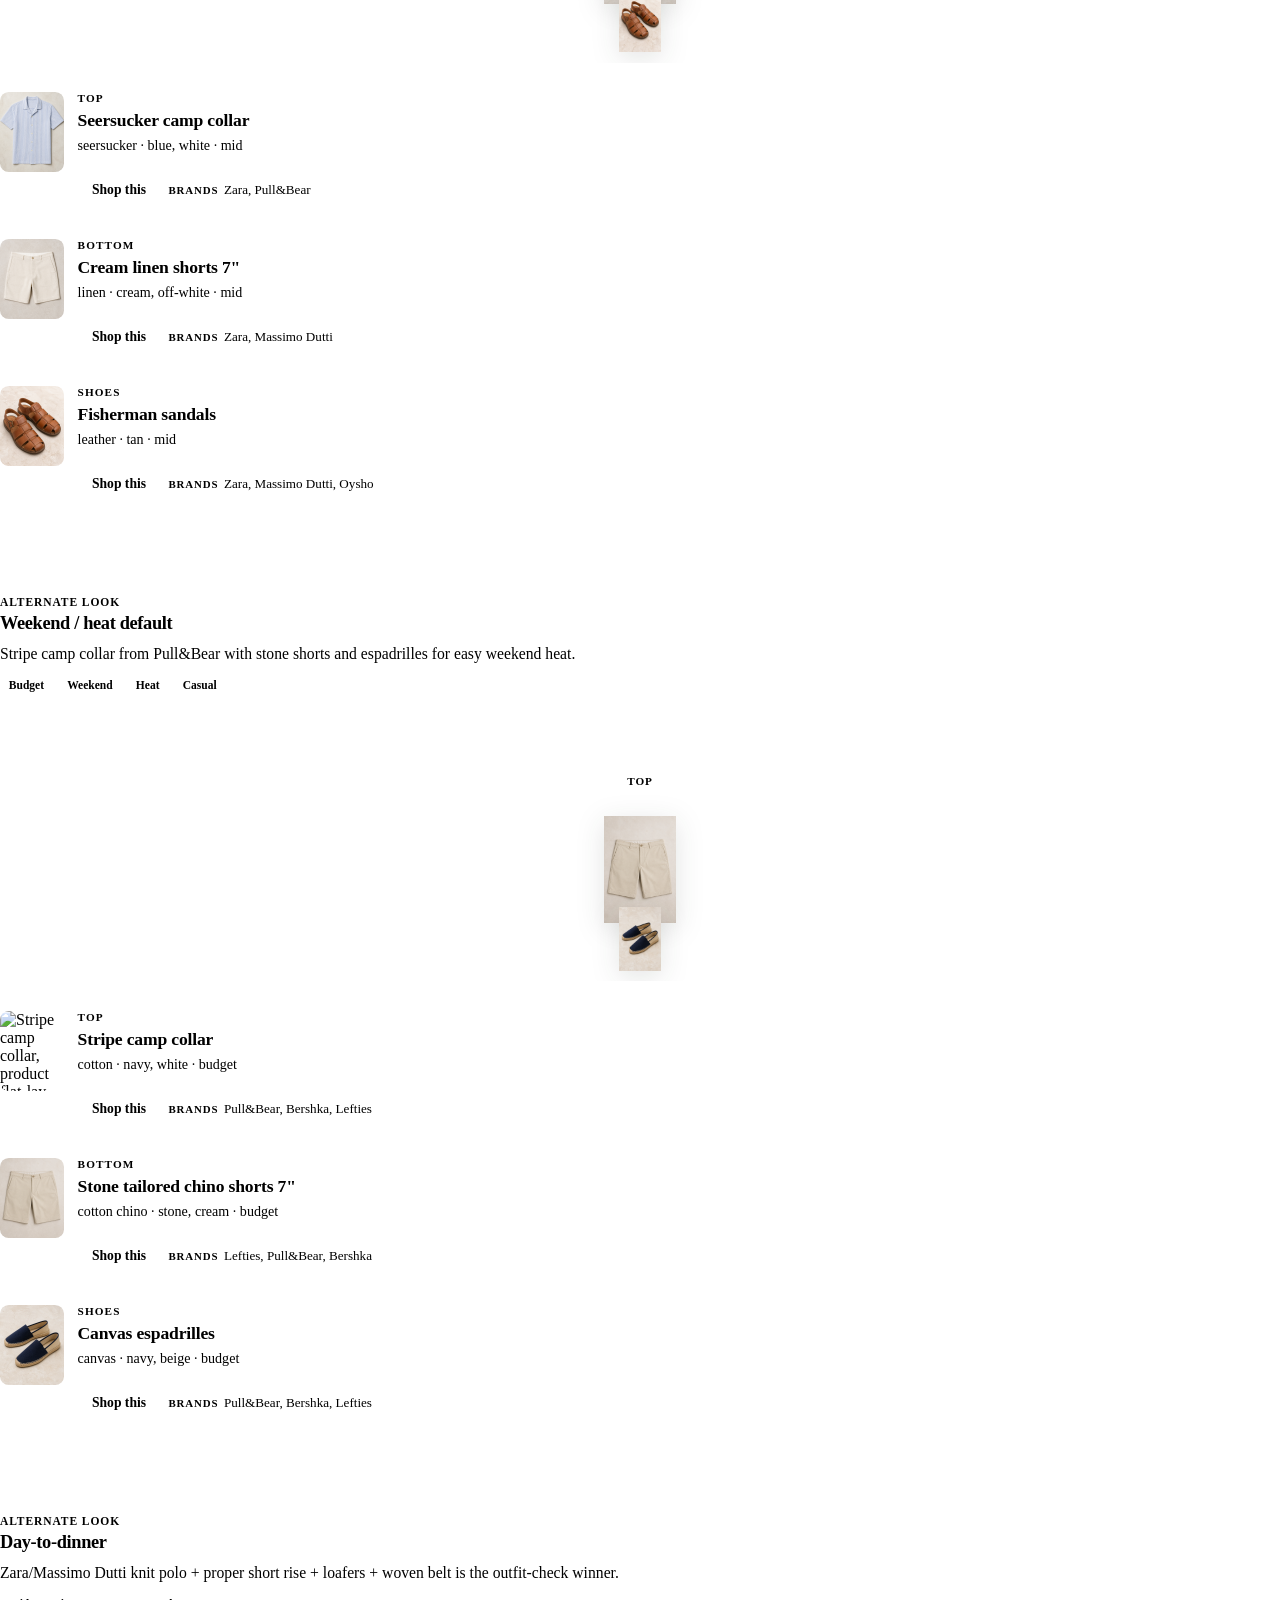
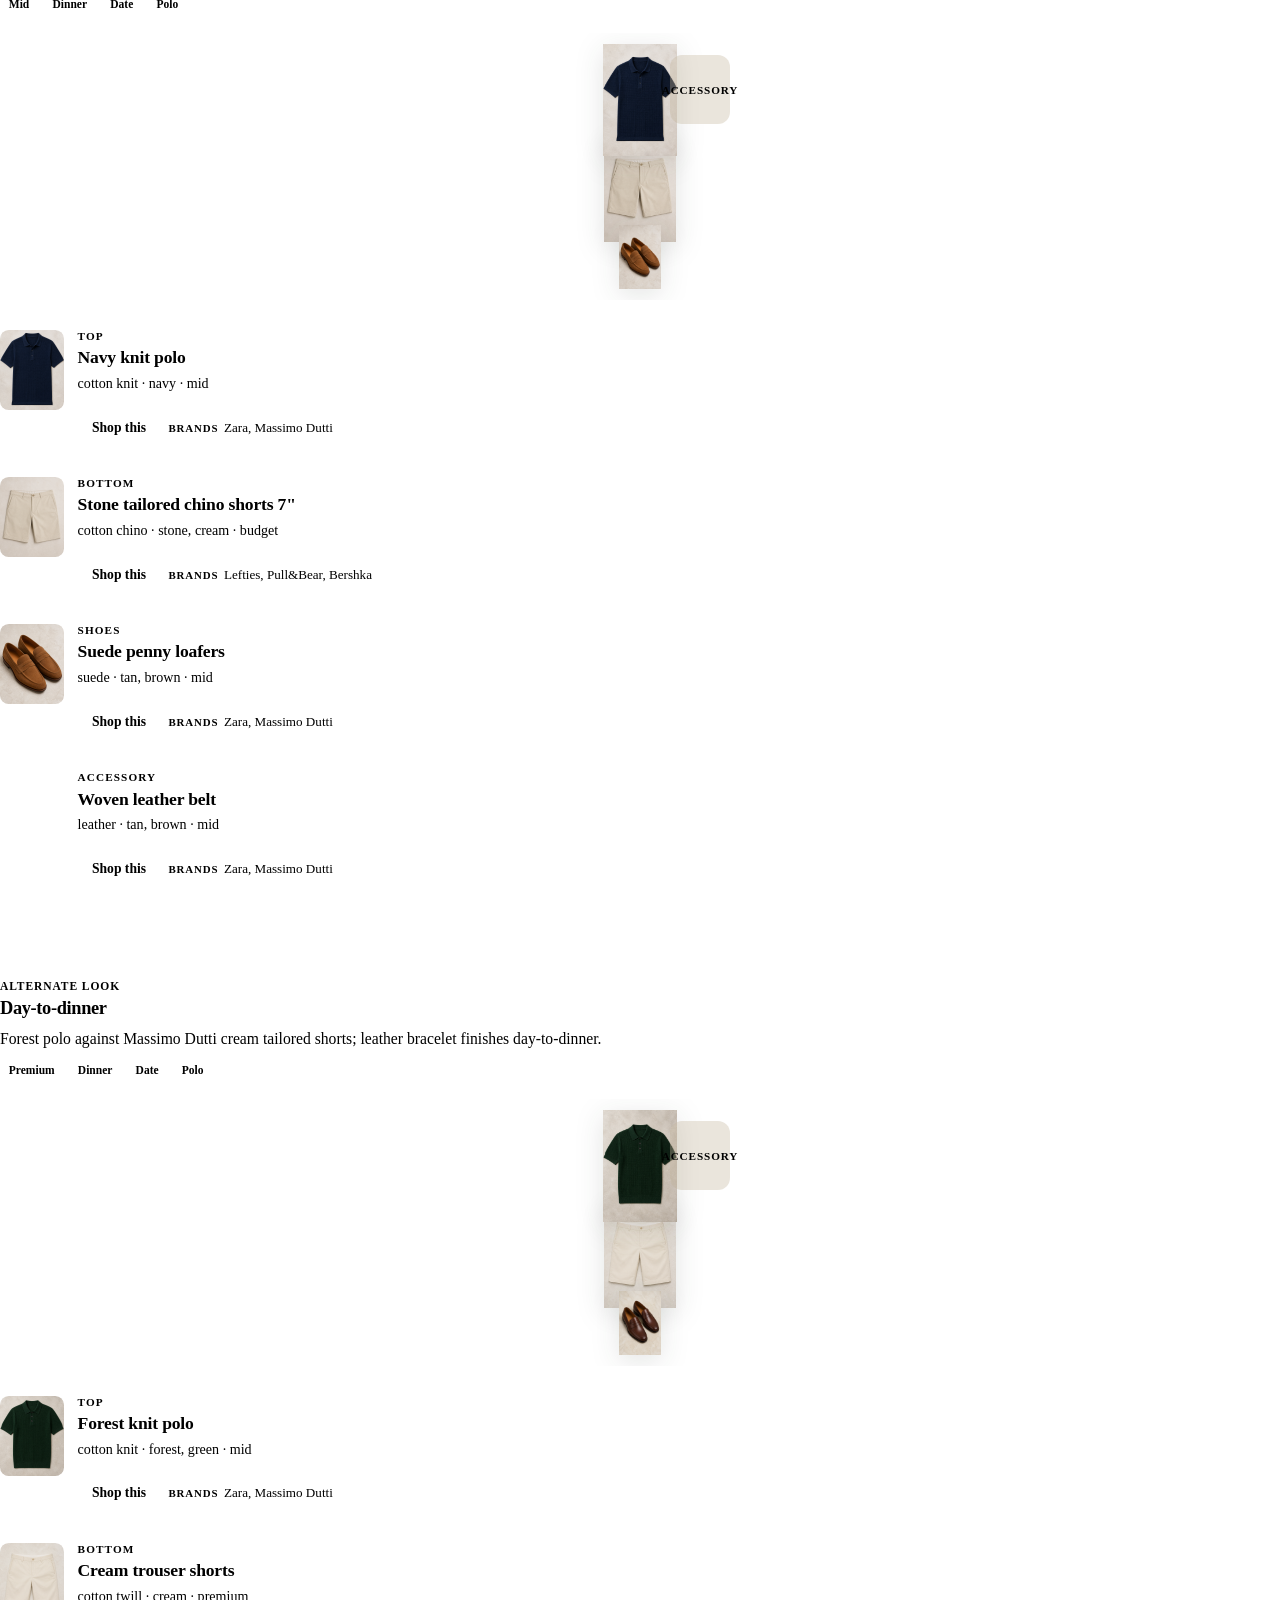
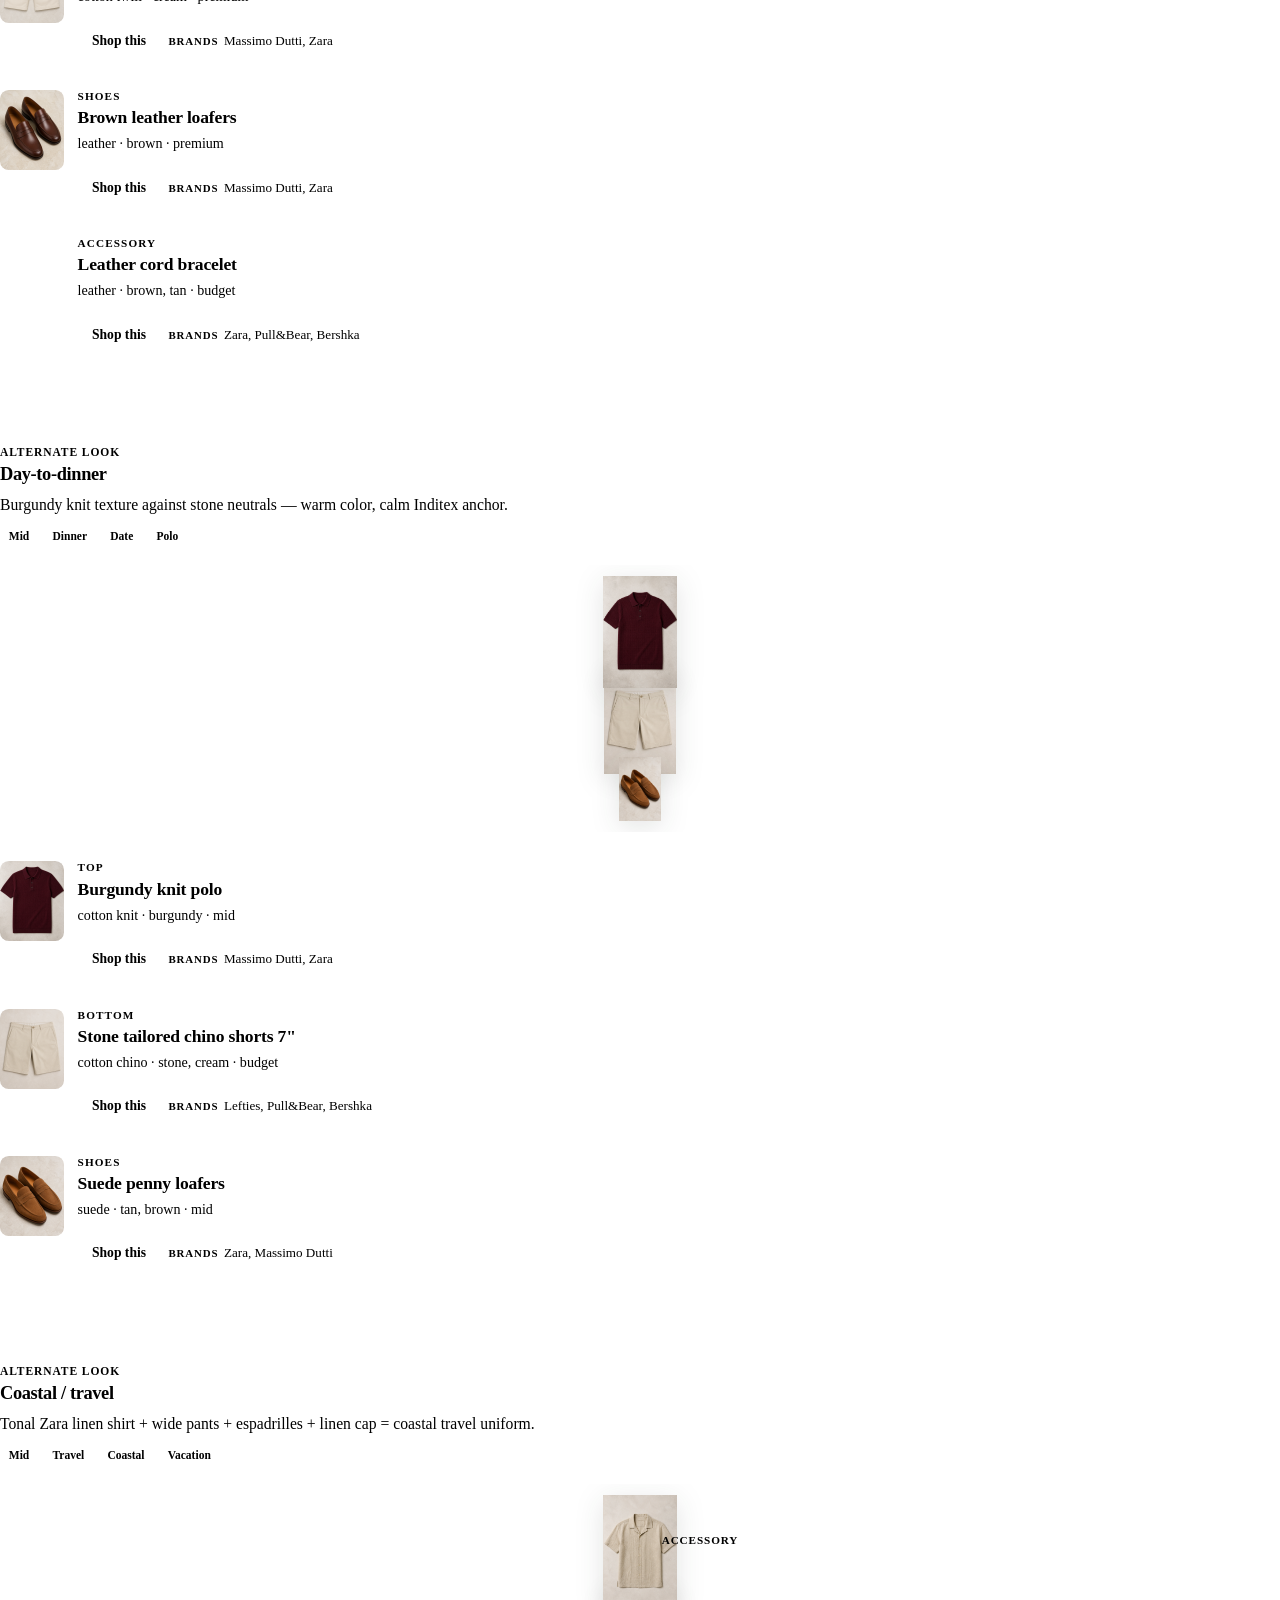
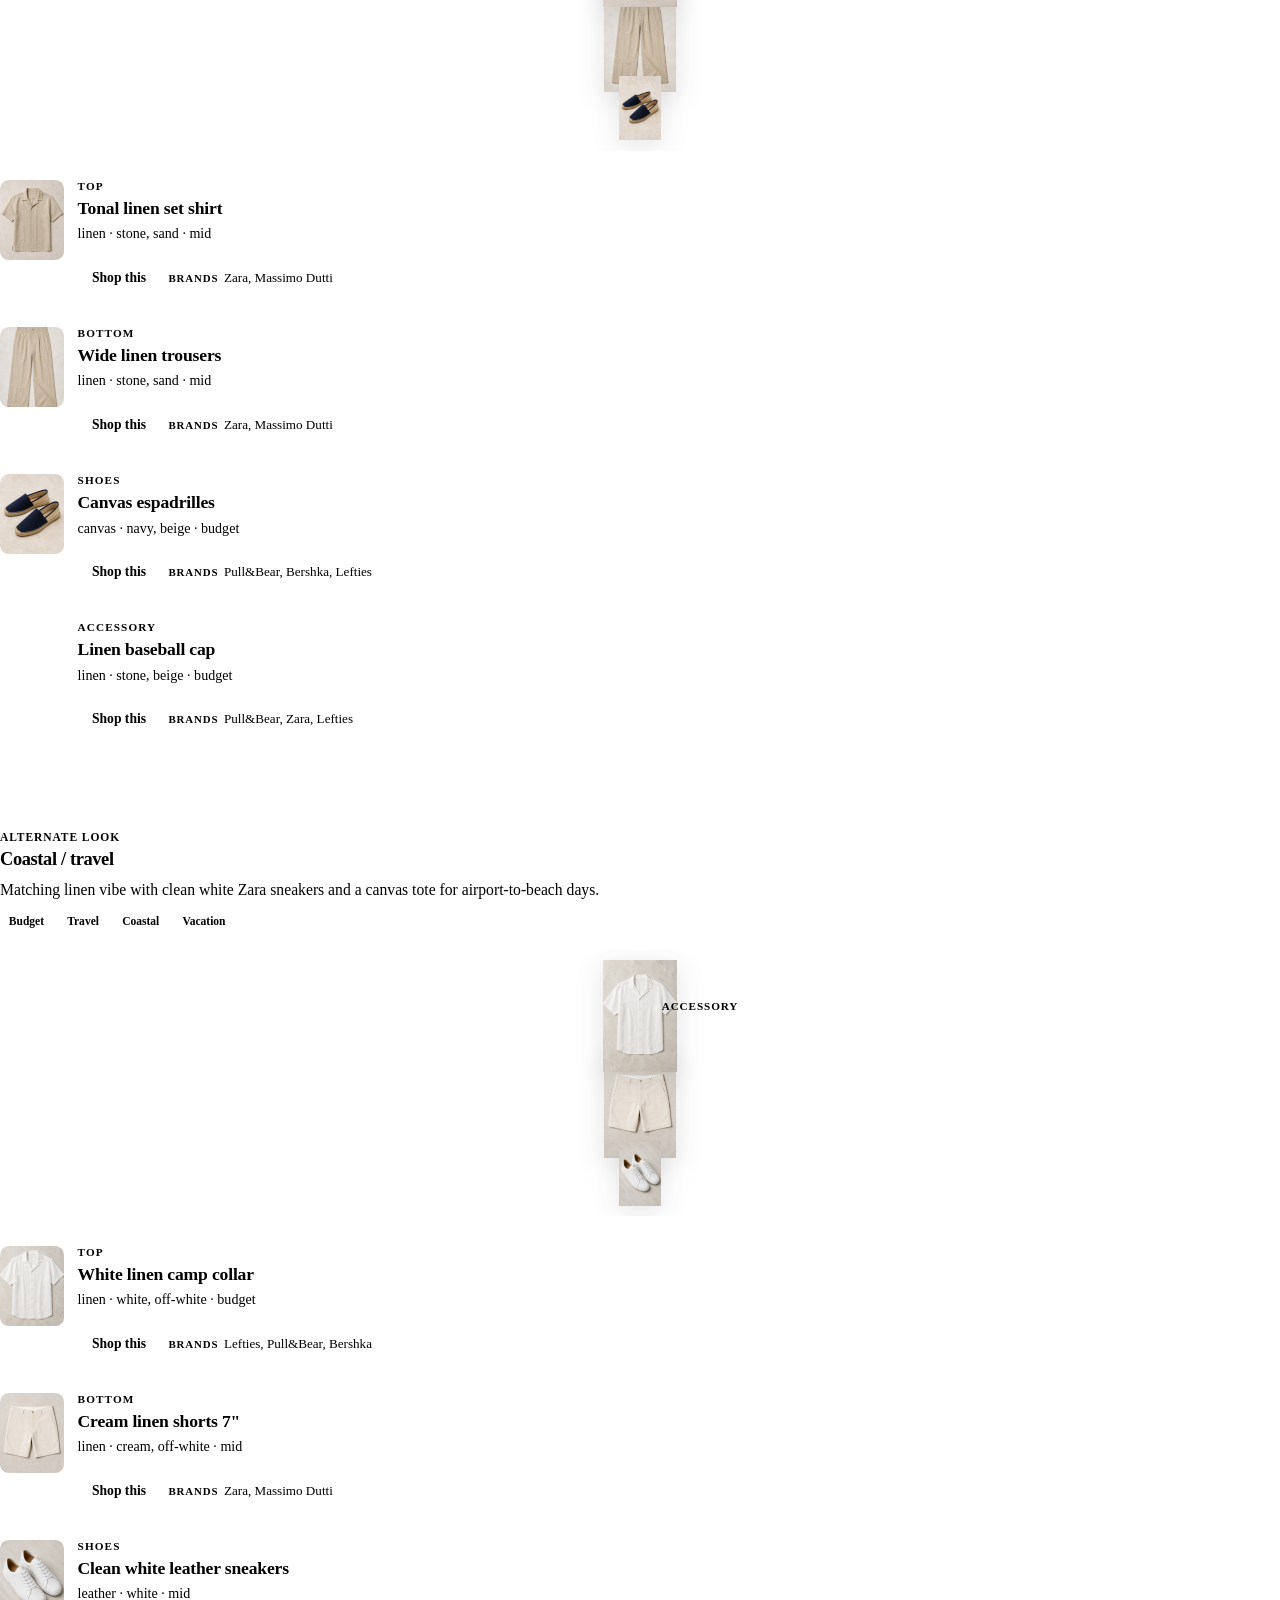
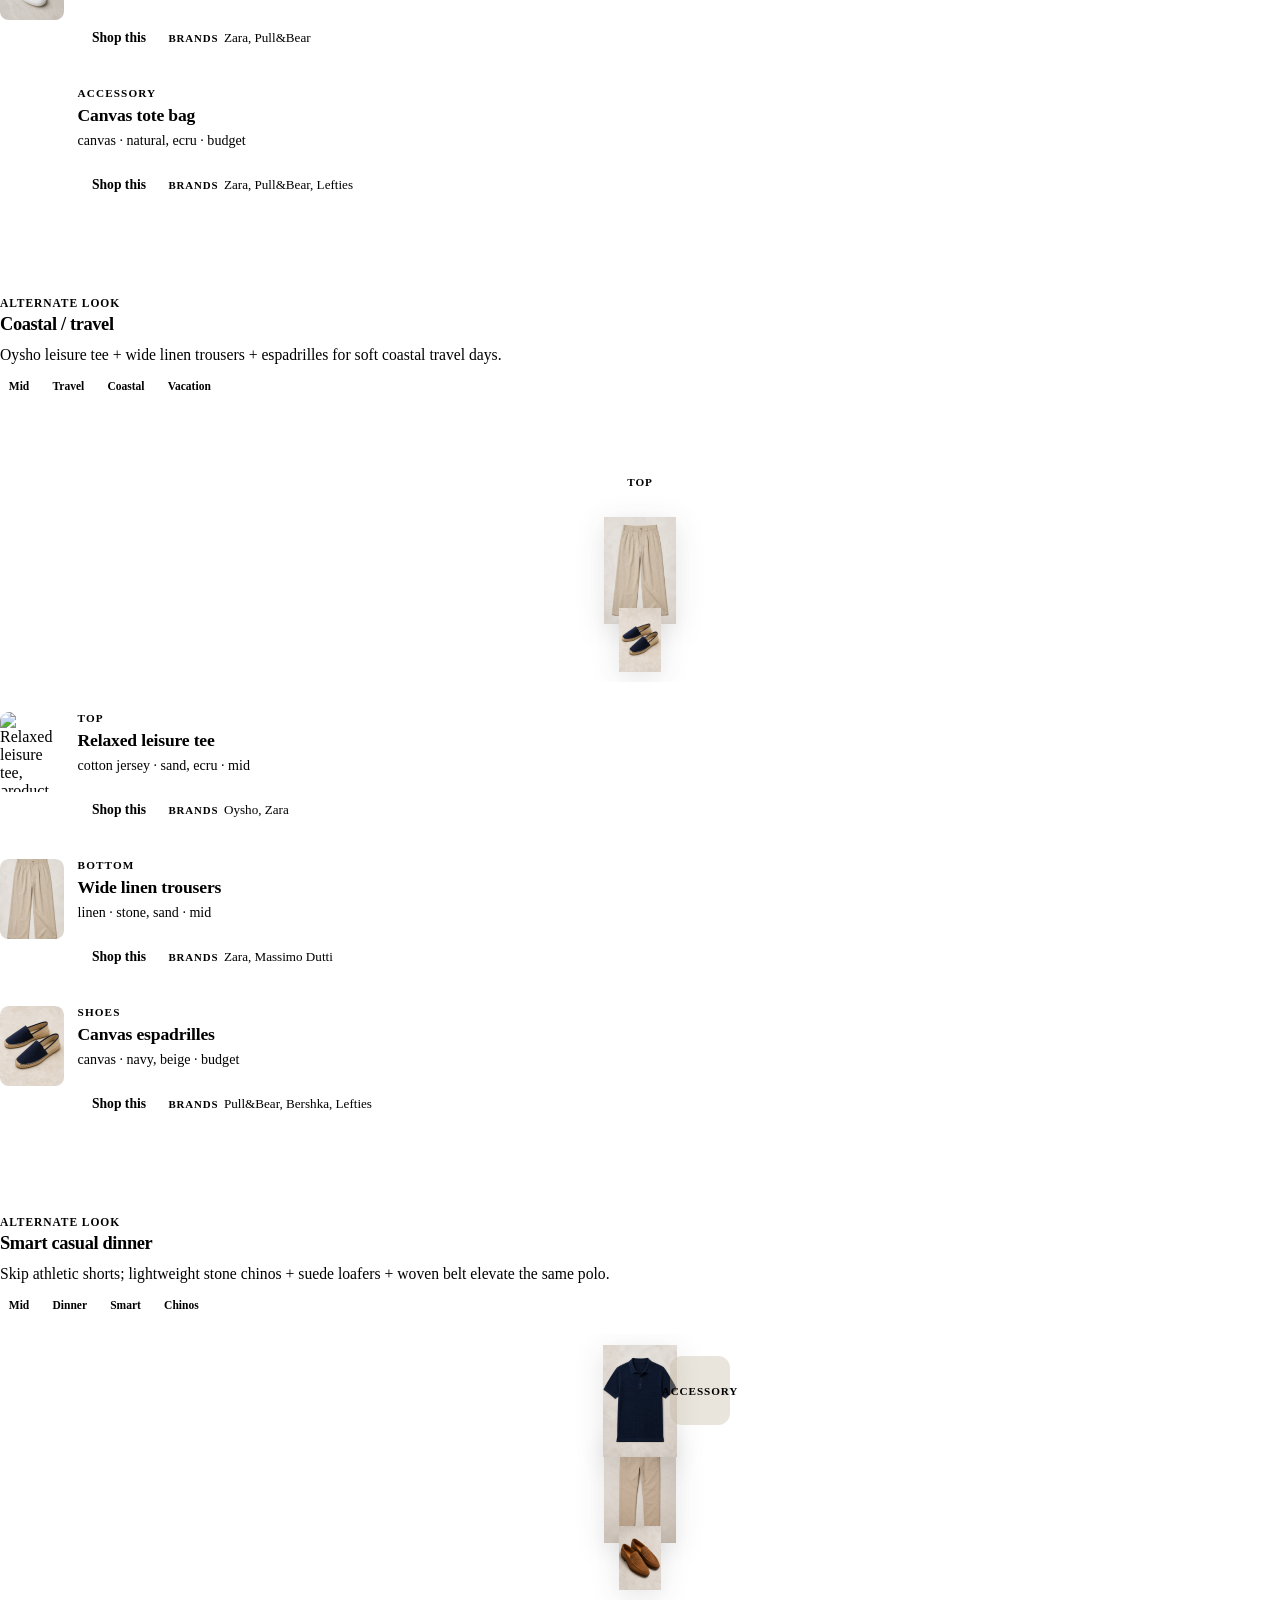
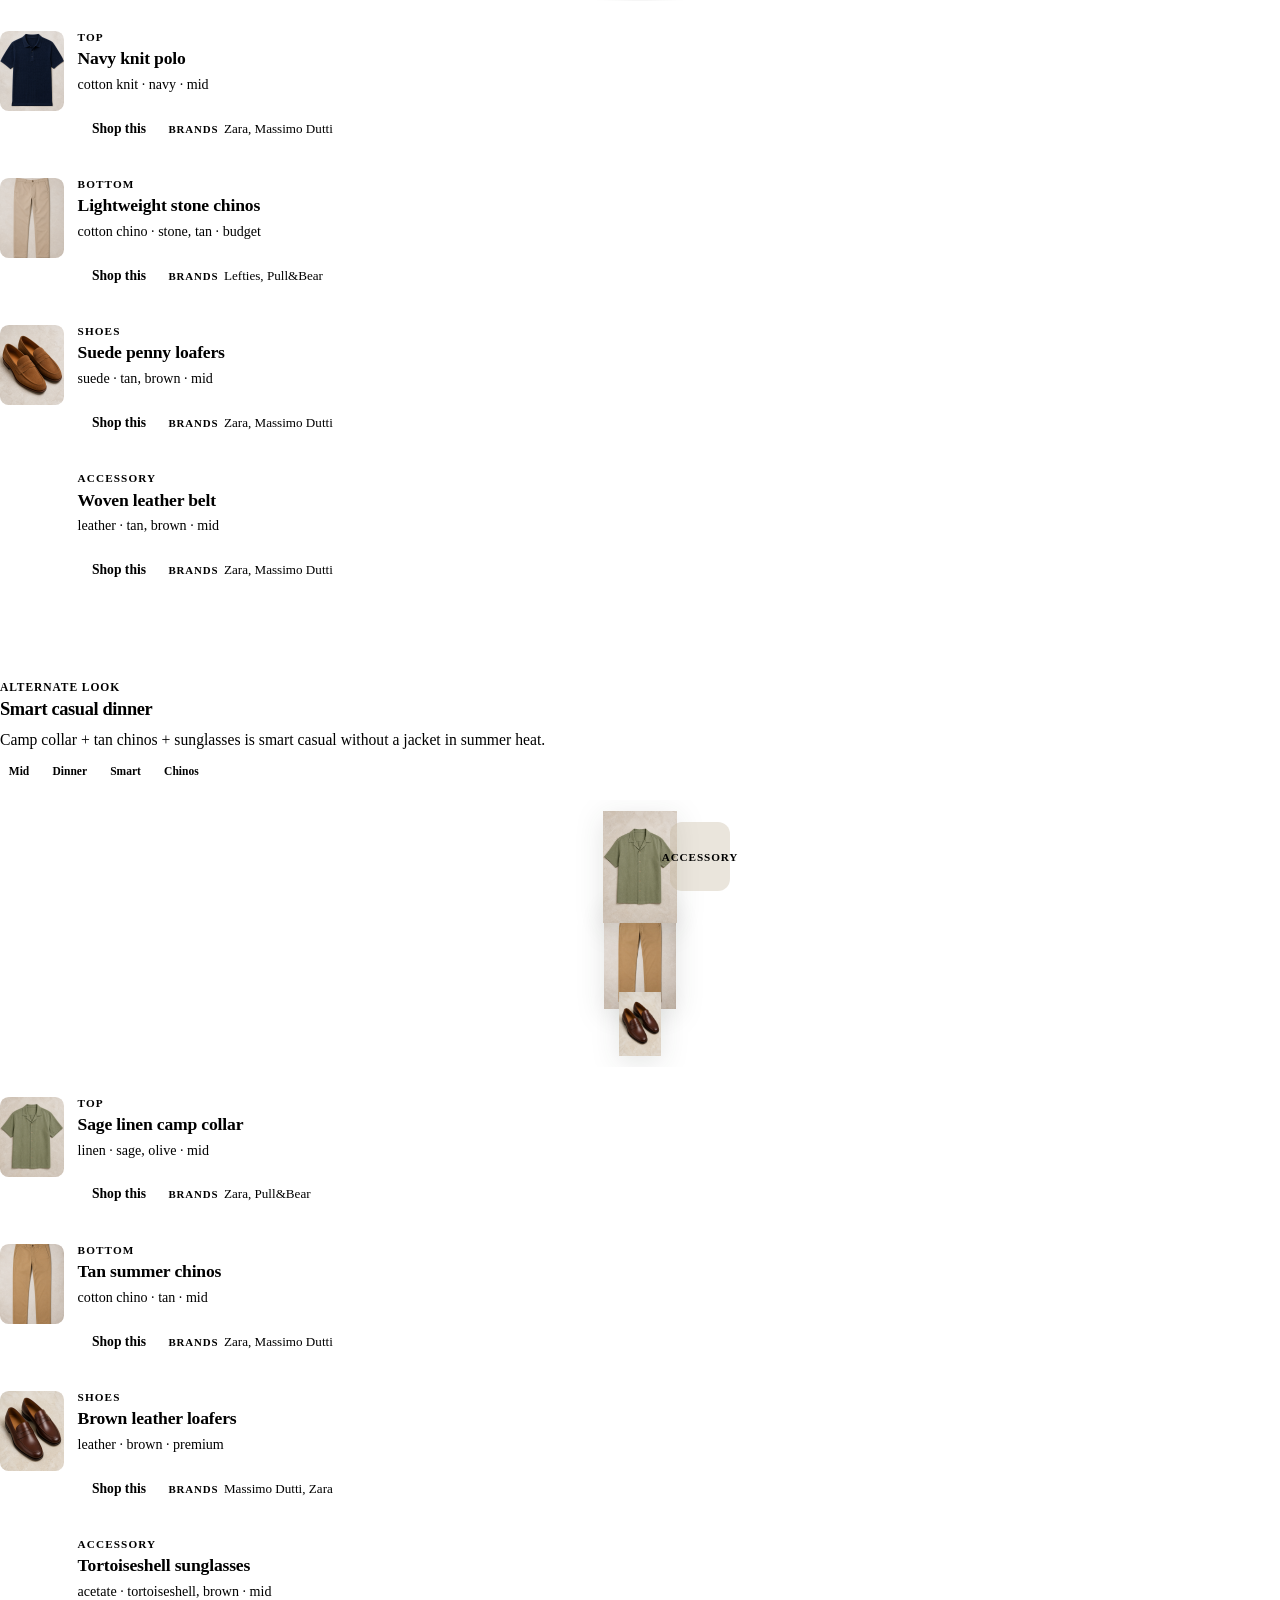
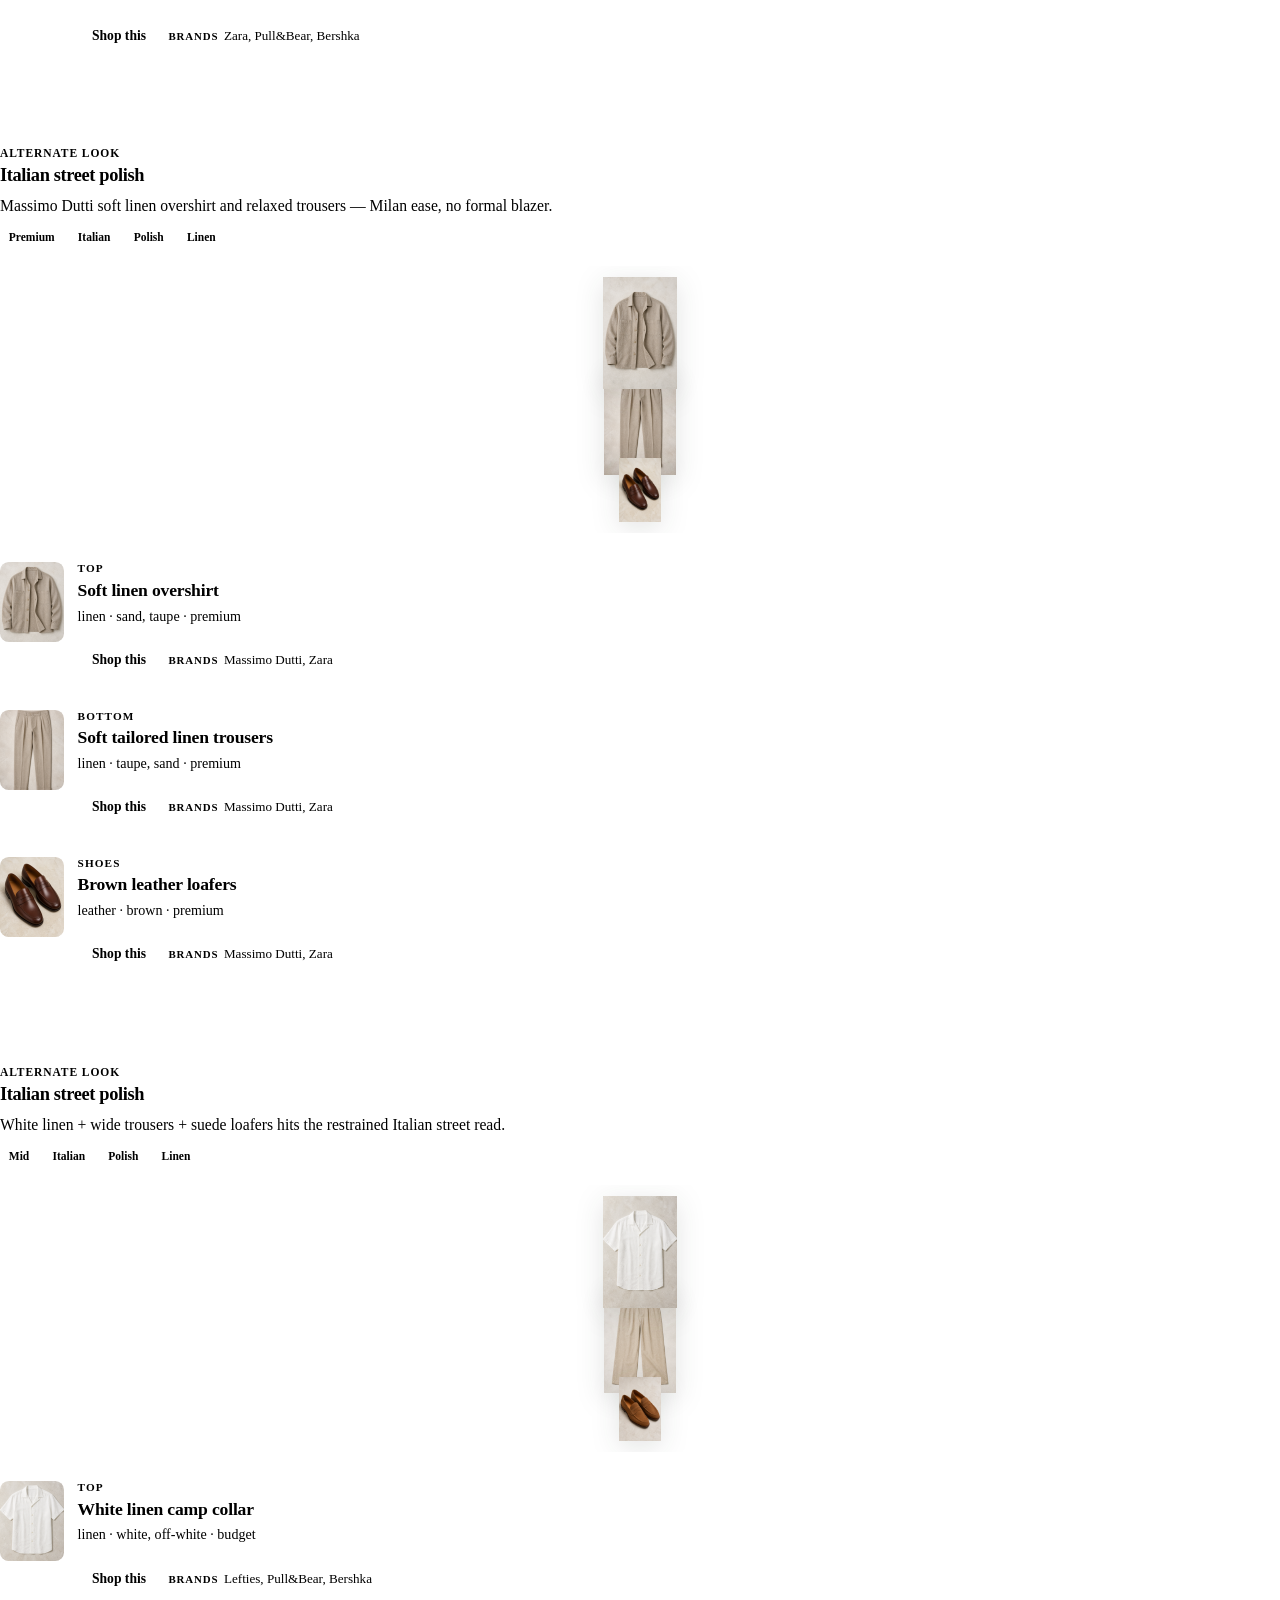
==== commit a2230e8e: "Restyle outfit pages with the hub shell. Use the shared header, season tabs, and card tokens so the " ====
--- a/index.html
+++ b/index.html
@@ -3,34 +3,38 @@
 <head>
   <meta charset="UTF-8" />
   <meta name="viewport" content="width=device-width, initial-scale=1.0, viewport-fit=cover" />
-  <meta name="theme-color" content="#e8ebe6" />
+  <meta name="theme-color" content="#f6f4ef" />
   <meta name="description" content="Build casual men's summer 2026 outfits from Inditex brands — search occasions or paste a product link (local resolver) for Top / Bottom / Shoes / Accessories combos with shop links." />
   <title>Outfit Builder</title>
   <link rel="preconnect" href="https://fonts.googleapis.com" />
   <link rel="preconnect" href="https://fonts.gstatic.com" crossorigin />
-  <link href="https://fonts.googleapis.com/css2?family=DM+Sans:ital,opsz,wght@0,9..40,400;0,9..40,500;0,9..40,600;0,9..40,700;1,9..40,400&family=Fraunces:opsz,wght@9..144,500;9..144,600;9..144,700&display=swap" rel="stylesheet" />
+  <link href="https://fonts.googleapis.com/css2?family=Encode+Sans:wght@400;500;600;700&display=swap" rel="stylesheet" />
   <script src="dong-ui/theme.js"></script>
   <link rel="stylesheet" href="dong-ui/theme.css?v=2" />
-  <link rel="stylesheet" href="styles.css?v=3" />
+  <link rel="stylesheet" href="/ui/shell.css?v=1" />
+  <link rel="stylesheet" href="styles.css?v=6" />
   <link rel="icon" href="data:image/svg+xml,<svg xmlns='http://www.w3.org/2000/svg' viewBox='0 0 100 100'><text y='.9em' font-size='90'>☀</text></svg>" />
 </head>
-<body>
-  <div id="app">
-    <header class="topbar">
-      <a class="brand" href="#">Outfit Builder</a>
-      <a class="dong-home-link" href="https://dong-xuyong.github.io/" aria-label="Back to all apps" title="All apps"><svg viewBox="0 0 24 24" width="20" height="20" fill="none" stroke="currentColor" stroke-width="2" stroke-linecap="round" stroke-linejoin="round" aria-hidden="true"><path d="M3 10.5 12 3l9 7.5"/><path d="M5 9.5V20a1 1 0 0 0 1 1h4v-6h4v6h4a1 1 0 0 0 1-1V9.5"/></svg></a>
+<body class="dx">
+  <header class="dx-header">
+    <a class="dx-home" href="/" aria-label="Home">
+      <svg viewBox="0 0 24 24" fill="none" stroke="currentColor" stroke-width="2" stroke-linecap="round" stroke-linejoin="round" aria-hidden="true"><path d="M3 10.5 12 3l9 7.5"/><path d="M5 9.5V21h14V9.5"/></svg>
+    </a>
+    <h1 class="dx-title">Outfit Builder</h1>
+    <div class="dx-actions">
       <button type="button" data-dong-theme-toggle aria-label="Toggle color theme"></button>
-    </header>
+    </div>
+  </header>
 
-    <main>
-      <nav class="season-nav" aria-label="Season">
-        <a class="chip active" href="index.html" aria-current="page">Summer</a>
-        <a class="chip" href="autumn.html">Autumn</a>
-      </nav>
+  <nav class="dx-tabs" aria-label="Season">
+    <a class="dx-tab" href="index.html" aria-current="page">Summer</a>
+    <a class="dx-tab" href="autumn.html">Autumn</a>
+  </nav>
 
-      <section class="hero" aria-labelledby="hero-title">
+  <main class="dx-main" id="app">
+      <section class="hero dx-card" aria-labelledby="hero-title">
         <p class="hero-brand">Summer Outfits 2026</p>
-        <h1 id="hero-title">Build the look. Shop the pieces.</h1>
+        <h2 id="hero-title">Build the look. Shop the pieces.</h2>
         <p class="hero-sub">Casual men's summer 2026 looks built from Inditex — Zara, Pull&amp;Bear, Massimo Dutti, Bershka, Stradivarius, Oysho, Lefties. Search an occasion, or paste a product link (accessories included) when running the local resolver, to get a full combo with brand shop links.</p>
         <form id="search-form" class="search-form" role="search">
           <label class="sr-only" for="search-input">Search outfits</label>
@@ -51,7 +55,7 @@
         <p id="product-status" class="product-status" role="status" aria-live="polite"></p>
       </section>
 
-      <section class="filters" aria-label="Filters">
+      <section class="filters dx-card" aria-label="Filters">
         <div class="filter-row">
           <span class="filter-label">Occasion</span>
           <div id="occasion-chips" class="chips" role="listbox" aria-label="Occasion"></div>
@@ -70,11 +74,11 @@
         </div>
       </section>
 
-      <section id="results" class="results" aria-live="polite">
+      <section id="results" class="results dx-card" aria-live="polite">
         <p class="loading">Loading catalog…</p>
       </section>
 
-      <section class="patterns" aria-labelledby="patterns-title">
+      <section class="patterns dx-card" aria-labelledby="patterns-title">
         <h2 id="patterns-title">Capsule rules</h2>
         <ol id="patterns-list"></ol>
         <p class="source-link">
@@ -84,8 +88,7 @@
           </a>
         </p>
       </section>
-    </main>
-  </div>
+  </main>
   <script src="app.js?v=3"></script>
 </body>
 </html>
--- a/styles.css
+++ b/styles.css
@@ -1,37 +1,24 @@
-/* Summer Outfits 2026 — linen/stone + deep teal */
+/* Outfit Builder — colours, type, and cards follow the hub shell (/ui/shell.css). */
 
 :root {
-  --so-bg: #e8ebe6;
-  --so-bg-deep: #d8ddd6;
-  --so-ink: #1a221c;
-  --so-ink-soft: #3d4a40;
-  --so-mute: #5c6b60;
-  --so-surface: #f4f6f3;
-  --so-line: rgba(26, 34, 28, 0.12);
-  --so-teal: #0f5c56;
-  --so-teal-soft: rgba(15, 92, 86, 0.12);
-  --so-sand: #c4b49a;
-  --so-font: "DM Sans", var(--font-sans);
-  --so-display: "Fraunces", Georgia, serif;
-
-  --bg: var(--so-bg);
-  --text: var(--so-ink);
-  --text-dim: var(--so-ink-soft);
-  --text-mute: var(--so-mute);
-  --app-accent: var(--so-teal);
-}
-
-html.dark {
-  --so-bg: #121816;
-  --so-bg-deep: #1a221e;
-  --so-ink: #eef2ee;
-  --so-ink-soft: #c5cfc7;
-  --so-mute: #8a978e;
-  --so-surface: #1c2621;
-  --so-line: rgba(238, 242, 238, 0.12);
-  --so-teal: #3dbaad;
-  --so-teal-soft: rgba(61, 186, 173, 0.16);
-  --so-sand: #8a7a62;
+  --so-bg: var(--dx-bg);
+  --so-bg-deep: var(--dx-bg);
+  --so-ink: var(--dx-fg);
+  --so-ink-soft: var(--dx-fg);
+  --so-mute: var(--dx-muted);
+  --so-surface: var(--dx-card-solid);
+  --so-line: var(--dx-border);
+  --so-teal: var(--dx-primary);
+  --so-teal-soft: var(--dx-primary-soft);
+  --so-sand: var(--dx-muted);
+  --so-font: var(--dx-font);
+  --so-display: var(--dx-font);
+
+  --bg: var(--dx-bg);
+  --text: var(--dx-fg);
+  --text-dim: var(--dx-muted);
+  --text-mute: var(--dx-muted);
+  --app-accent: var(--dx-primary);
 }
 
 *,
@@ -47,13 +34,9 @@
 body {
   margin: 0;
   min-height: 100vh;
-  font-family: var(--so-font);
-  color: var(--so-ink);
-  background:
-    radial-gradient(ellipse 80% 50% at 10% -10%, rgba(15, 92, 86, 0.1), transparent 55%),
-    radial-gradient(ellipse 60% 40% at 90% 0%, rgba(196, 180, 154, 0.22), transparent 50%),
-    linear-gradient(180deg, var(--so-bg) 0%, var(--so-bg-deep) 100%);
-  background-attachment: fixed;
+  font-family: var(--dx-font);
+  color: var(--dx-fg);
+  background: transparent;
 }
 
 .sr-only {
@@ -67,47 +50,19 @@
   border: 0;
 }
 
-#app {
-  max-width: 720px;
-  margin: 0 auto;
-  padding: 0 1.25rem 4rem;
-}
-
-/* —— Topbar —— */
-.topbar {
-  display: flex;
-  align-items: center;
-  justify-content: space-between;
-  padding: 1rem 0;
-  position: sticky;
-  top: 0;
-  z-index: 10;
-  background: color-mix(in srgb, var(--so-bg) 82%, transparent);
-  backdrop-filter: blur(12px);
-  -webkit-backdrop-filter: blur(12px);
-}
-
-.topbar .dong-theme-toggle {
+main.dx-main > .dx-card + .dx-card {
+  margin-top: var(--dx-gap);
+}
+
+/* theme.css pins the toggle with higher specificity than the shell's :where() rule. */
+.dx-header .dong-theme-toggle {
   position: static;
   flex-shrink: 0;
 }
 
-.brand {
-  font-family: var(--so-display);
-  font-weight: 600;
-  font-size: 1.05rem;
-  color: var(--so-ink);
-  text-decoration: none;
-  letter-spacing: -0.02em;
-}
-
-.brand:hover {
-  color: var(--so-teal);
-}
-
 /* —— Hero —— */
 .hero {
-  padding: 2.5rem 0 1.75rem;
+  padding: 0.15rem 0 0;
   animation: fadeUp 0.55s ease both;
 }
 
@@ -121,14 +76,14 @@
   line-height: 1.1;
 }
 
-.hero h1 {
+.hero h2 {
   margin: 0 0 0.65rem;
-  font-family: var(--so-display);
+  font-family: var(--dx-font);
   font-size: clamp(1.35rem, 3.5vw, 1.65rem);
-  font-weight: 550;
+  font-weight: 600;
   letter-spacing: -0.02em;
   line-height: 1.25;
-  color: var(--so-ink);
+  color: var(--dx-fg);
 }
 
 .hero-sub {
@@ -143,13 +98,6 @@
   max-width: 46ch;
 }
 
-.season-nav {
-  display: flex;
-  flex-wrap: wrap;
-  gap: 0.4rem;
-  padding-top: 0.85rem;
-}
-
 a.chip {
   text-decoration: none;
   display: inline-flex;
@@ -167,9 +115,10 @@
   min-width: 0;
   padding: 0.85rem 1rem;
   border: 1px solid var(--so-line);
-  border-radius: 0.65rem;
-  background: var(--so-surface);
-  color: var(--so-ink);
+  min-height: 44px;
+  border-radius: var(--dx-radius-sm);
+  background: var(--dx-card-solid);
+  color: var(--dx-fg);
   font: inherit;
   font-size: 1rem;
   outline: none;
@@ -186,11 +135,12 @@
 }
 
 .btn-primary {
+  min-height: 44px;
   padding: 0.85rem 1.25rem;
   border: none;
-  border-radius: 0.65rem;
-  background: var(--so-teal);
-  color: #f4faf9;
+  border-radius: var(--dx-radius-sm);
+  background: var(--dx-primary);
+  color: var(--dx-primary-fg);
   font: inherit;
   font-weight: 600;
   font-size: 0.95rem;
@@ -198,10 +148,6 @@
   transition: transform 0.15s, opacity 0.15s;
 }
 
-html.dark .btn-primary {
-  color: #0a1614;
-}
-
 .btn-primary:hover {
   opacity: 0.92;
 }
@@ -211,11 +157,12 @@
 }
 
 .btn-secondary {
+  min-height: 44px;
   padding: 0.85rem 1.25rem;
-  border: 1px solid var(--so-ink-soft);
-  border-radius: 0.65rem;
-  background: transparent;
-  color: var(--so-ink);
+  border: 1px solid var(--dx-border);
+  border-radius: var(--dx-radius-sm);
+  background: var(--dx-card-solid);
+  color: var(--dx-fg);
   font: inherit;
   font-weight: 600;
   font-size: 0.95rem;
@@ -246,9 +193,10 @@
   min-width: 0;
   padding: 0.85rem 1rem;
   border: 1px solid var(--so-line);
-  border-radius: 0.65rem;
-  background: var(--so-surface);
-  color: var(--so-ink);
+  min-height: 44px;
+  border-radius: var(--dx-radius-sm);
+  background: var(--dx-card-solid);
+  color: var(--dx-fg);
   font: inherit;
   font-size: 1rem;
   outline: none;
@@ -298,14 +246,15 @@
 
 .locked-banner .btn-secondary {
   margin-left: auto;
-  padding: 0.35rem 0.7rem;
-  font-size: 0.78rem;
-  border-color: var(--so-line);
+  min-height: 44px;
+  padding: 0.5rem 0.85rem;
+  font-size: 0.85rem;
+  border-color: var(--dx-border);
 }
 
 /* —— Filters —— */
 .filters {
-  padding: 0.5rem 0 1.5rem;
+  padding: 0.15rem 0 0;
   animation: fadeUp 0.55s ease 0.08s both;
 }
 
@@ -331,13 +280,21 @@
 }
 
 .chip {
-  padding: 0.4rem 0.75rem;
-  border: 1px solid var(--so-line);
+  display: inline-flex;
+  align-items: center;
+  max-width: 100%;
+  min-height: 44px;
+  padding: 0.4rem 0.85rem;
+  border: 1px solid var(--dx-border);
   border-radius: 999px;
-  background: transparent;
-  color: var(--so-ink-soft);
+  background: var(--dx-card-solid);
+  color: var(--dx-fg);
   font: inherit;
   font-size: 0.85rem;
+  line-height: 1.25;
+  white-space: normal;
+  overflow-wrap: anywhere;
+  text-align: left;
   cursor: pointer;
   transition: background 0.15s, border-color 0.15s, color 0.15s;
 }
@@ -509,7 +466,7 @@
 .look-stage.look-stage--photo {
   width: min(100%, 440px);
   aspect-ratio: 1200 / 1648;
-  background: #f7f7f5;
+  background: var(--dx-card-solid);
 }
 
 .look-stage--photo .look-photo {
@@ -743,11 +700,13 @@
 .btn-shop {
   display: inline-flex;
   align-items: center;
+  justify-content: center;
   gap: 0.35rem;
+  min-height: 44px;
   padding: 0.5rem 0.9rem;
-  border-radius: 0.5rem;
-  background: var(--so-ink);
-  color: var(--so-bg);
+  border-radius: var(--dx-radius-sm);
+  background: var(--dx-fg);
+  color: var(--dx-bg);
   font: inherit;
   font-size: 0.85rem;
   font-weight: 600;
@@ -803,9 +762,9 @@
 
 /* —— Patterns footer —— */
 .patterns {
-  margin-top: 3rem;
-  padding-top: 2rem;
-  border-top: 1px solid var(--so-line);
+  margin-top: 0;
+  padding-top: 0.15rem;
+  border-top: 0;
   animation: fadeUp 0.55s ease 0.2s both;
 }
 
@@ -862,6 +821,27 @@
   }
 }
 
+.slot-name,
+.combo-title,
+.hero-sub,
+.hero-brand,
+.slot-meta,
+.combo-why,
+.price-summary,
+.source-link,
+.product-status,
+.results-meta {
+  overflow-wrap: anywhere;
+}
+
+.btn-primary:focus-visible,
+.btn-secondary:focus-visible,
+.btn-shop:focus-visible,
+.chip:focus-visible {
+  outline: 2px solid var(--dx-ring);
+  outline-offset: 2px;
+}
+
 @media (max-width: 480px) {
   .search-form .btn-primary,
   .product-form .btn-primary,
